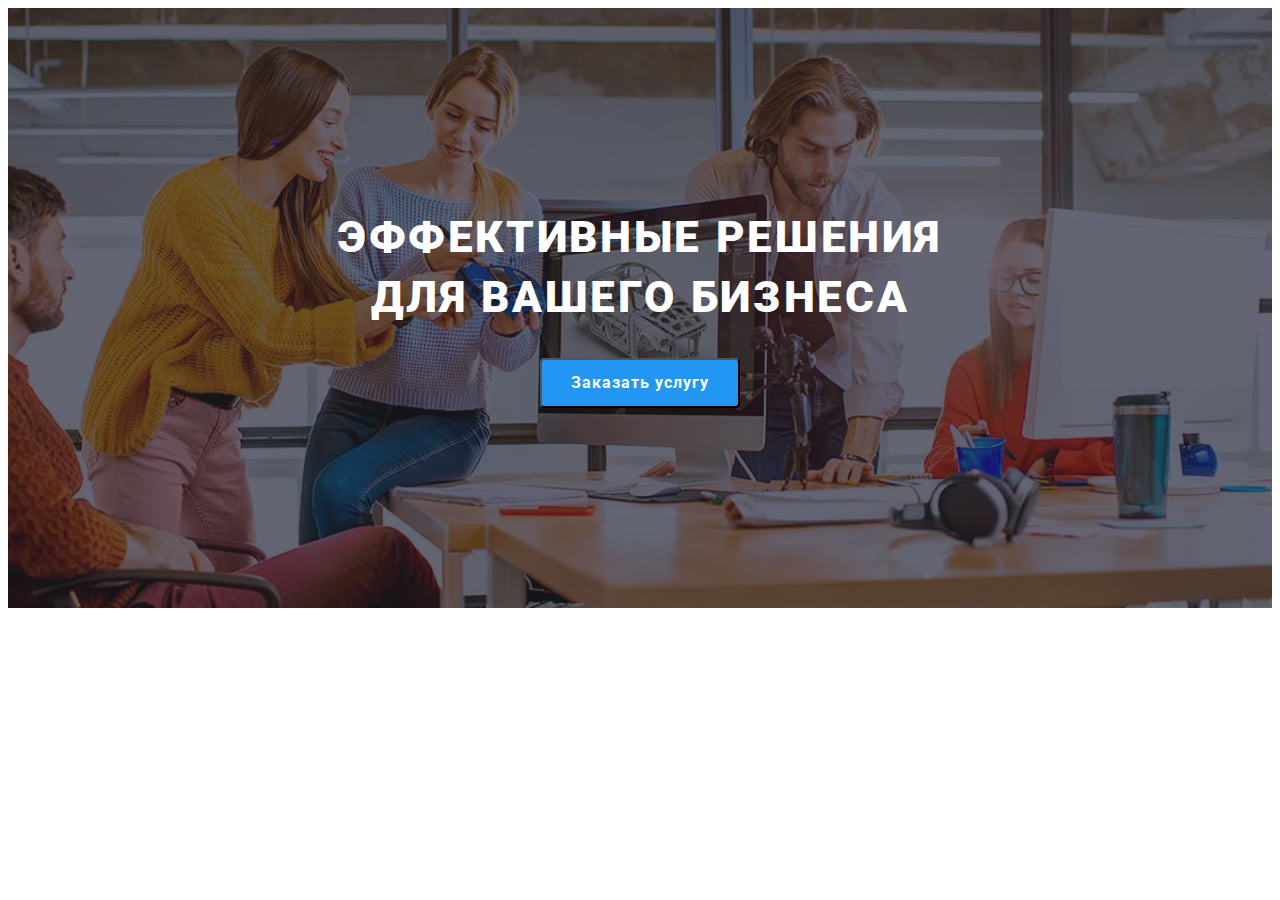
==== index.html @ 228bb3b5 "hero mob done" ====
<!DOCTYPE html>
<html lang="ru">

<head>
  <meta charset="UTF-8" />
  <meta http-equiv="X-UA-Compatible" content="IE=edge" />
  <meta name="viewport" content="width=device-width, initial-scale=1.0" />
  <title>webstudio</title>
  <link rel="preconnect" href="https://fonts.googleapis.com" />
  <link rel="preconnect" href="https://fonts.gstatic.com" crossorigin />
  <link href="https://fonts.googleapis.com/css2?family=Raleway:wght@700&family=Roboto:wght@400;500;700;900&display=swap"
    rel="stylesheet" />
  <link rel="stylesheet" href="https://cdnjs.cloudflare.com/ajax/libs/modern-normalize/1.1.0/modern-normalize.min.css"
    integrity="sha512-wpPYUAdjBVSE4KJnH1VR1HeZfpl1ub8YT/NKx4PuQ5NmX2tKuGu6U/JRp5y+Y8XG2tV+wKQpNHVUX03MfMFn9Q=="
    crossorigin="anonymous" referrerpolicy="no-referrer" />
  <link rel="stylesheet" href="./css/main.min.css" />
</head>

<body>
  <!-- <header class="header">
    <div class="container header-container">
      <a class="header-logo" href="./index.html">
        <span class="header-logo__web" lang="en">Web</span><span class="header-logo__studio" lang="en">Studio</span>
      </a>
      <nav class="header-nav">
        <ul class="header-list list">
          <li class="header-list__item">
            <a href="./index.html" class="header-list__link link current">Студия</a>
          </li>
          <li class="header-list__item">
            <a href="./portfolio.html" class="header-list__link link">Портфолио</a>
          </li>
          <li class="header-list__item">
            <a href="" class="header-list__link link">Контакты</a>
          </li>
        </ul>
      </nav>

      <ul class="header-contacts list">
        <li class="header-contacts__item">
          <a href="mailto:info@devstudio.com" class="header-contacts__link link">
            <svg class="header-contacts__icon" width="16" height="12">
              <use href="./images/icons.svg#icon-envelope"></use>
            </svg>
            info@devstudio.com</a>
        </li>
        <li class="header-contacts__item">
          <a href="tel:+380961111111" class="header-contacts__link link">
            <svg class="header-contacts__icon" width="10" height="16">
              <use href="./images/icons.svg#icon-smartphone"></use>
            </svg>
            +38 096 111 11 11
          </a>
        </li>
      </ul>
    </div>
  </header> -->

  <main>
    <section class="hero">
      <div class="hero-container ">
        <h1 class="hero__title">Эффективные решения для вашего бизнеса</h1>
        <button class="hero__button" type="button" data-modal-open>Заказать услугу</button>
      </div>
    </section>

    <!-- <section class="features">
      <h2 class="visually-hidden">Особенности</h2>
      <div class="container features-container">
        <ul class="features__list list">
          <li class="features__item">
            <div class="features__picture">
              <svg class="features__icon" width="70" height="70">
                <use href="./images/icons.svg#icon-antenna">
                </use>
              </svg>
            </div>
            <h3 class="features__title">Внимание к деталям</h3>
            <p class="features__text">
              Идейные соображения, а также начало повседневной работы по
              формированию позиции.
            </p>
          </li>
          <li class="features__item">
            <div class="features__picture">
              <svg class="features__icon" width="70" height="70">
                <use href="./images/icons.svg#icon-clock">
                </use>
              </svg>
            </div>
            <h3 class="features__title">Пунктуальность</h3>
            <p class="features__text">
              Задача организации, в особенности же рамки и место обучения кадров
              влечет за собой.
            </p>
          </li>
          <li class="features__item">
            <div class="features__picture">
              <svg class="features__icon" width="70" height="70">
                <use href="./images/icons.svg#icon-diagram">
                </use>
              </svg>
            </div>
            <h3 class="features__title">Планирование</h3>
            <p class="features__text">
              Равным образом консультация с широким активом в значительной
              степени обуславливает.
            </p>
          </li>
          <li class="features__item">
            <div class="features__picture">
              <svg class="features__icon" width="70" height="70">
                <use href="./images/icons.svg#icon-astronaut">
                </use>
              </svg>
            </div>
            <h3 class="features__title">Современные технологии</h3>
            <p class="features__text">
              Значимость этих проблем настолько очевидна, что реализация
              плановых заданий.
            </p>
          </li>
        </ul>
      </div>
    </section> -->

    <!-- <section class="about-us">
      <div class="container">
        <h2 class="about-us__title">Чем мы занимаемся</h2>
        <ul class="about-us__list list">
          <li class="about-us__item">
            <div class="about-us__item-wrap">
              <img src="./images/about-us/about-us-1.jpg" alt="человек набирает текст" width="370" height="294" />
              <p class="about-us__item-text">Десктопные приложения</p>
            </div>
          </li>
          <li class="about-us__item">
            <div class="about-us__item-wrap">
              <img src="./images/about-us/about-us-2.jpg" alt="человек смотрит на телефон" width="370" height="294" />
              <p class="about-us__item-text">Мобильные приложения</p>
            </div>
          </li>
          <li class="about-us__item">
            <div class="about-us__item-wrap">
              <img src="./images/about-us/about-us-3.jpg" alt="человек смотрит на палитру цветов" width="370"
                height="294" />
              <p class="about-us__item-text">Дизайнерские решения</p>
            </div>
          </li>
        </ul>
      </div>
    </section> -->

    <!-- <section class="our-team">
      <div class="container">
        <h2 class="our-team__title">Наша команда</h2>
        <ul class="our-team__list list">
          <li class="our-team__item">
            <img src="./images/our-team/our-team-1.jpg" alt="дизайнер Игорь Демьяненко" width="270" height="260" />
            <div class="our-team__item-content">
              <h3 class="our-team__subtitle">Игорь Демьяненко</h3>
              <p class="our-team__text" lang="en">Product Designer</p>
              <ul class="our-team-list__social socials list">
                <li class="socials__item">
                  <a href="" class="socials__link social--fill-grey">
                    <svg class="socials__icon" width="20" height="20">
                      <use href="./images/icons.svg#icon-instagram">
                      </use>
                    </svg>
                  </a>
                </li>
                <li class="socials__item">
                  <a href="" class="socials__link social--fill-grey">
                    <svg class="socials__icon" width="20" height="20">
                      <use href="./images/icons.svg#icon-twitter">
                      </use>
                    </svg>
                  </a>
                </li>
                <li class="socials__item">
                  <a href="" class="socials__link social--fill-grey">
                    <svg class="socials__icon" width="20" height="20">
                      <use href="./images/icons.svg#icon-facebook">
                      </use>
                    </svg>
                  </a>
                </li>
                <li class="socials__item">
                  <a href="" class="socials__link social--fill-grey">
                    <svg class="socials__icon" width="20" height="20">
                      <use href="./images/icons.svg#icon-linkedin">
                      </use>
                    </svg>
                  </a>
                </li>
              </ul>
            </div>
          </li>
          <li class="our-team__item">
            <img src="./images/our-team/our-team-2.jpg" alt="девелопер Ольга Репина" width="270" height="260" />
            <div class="our-team__item-content">
              <h3 class="our-team__subtitle">Ольга Репина</h3>
              <p class="our-team__text" lang="en">Frontend Developer</p>
              <ul class="our-team-list__social socials list">
                <li class="socials__item">
                  <a href="" class="socials__link social--fill-grey">
                    <svg class="socials__icon" width="20" height="20">
                      <use href="./images/icons.svg#icon-instagram">
                      </use>
                    </svg>
                  </a>
                </li>
                <li class="socials__item">
                  <a href="" class="socials__link social--fill-grey">
                    <svg class="socials__icon" width="20" height="20">
                      <use href="./images/icons.svg#icon-twitter">
                      </use>
                    </svg>
                  </a>
                </li>
                <li class="socials__item">
                  <a href="" class="socials__link social--fill-grey">
                    <svg class="socials__icon" width="20" height="20">
                      <use href="./images/icons.svg#icon-facebook">
                      </use>
                    </svg>
                  </a>
                </li>
                <li class="socials__item">
                  <a href="" class="socials__link social--fill-grey">
                    <svg class="socials__icon" width="20" height="20">
                      <use href="./images/icons.svg#icon-linkedin">
                      </use>
                    </svg>
                  </a>
                </li>
              </ul>
            </div>
          </li>
          <li class="our-team__item">
            <img src="./images/our-team/our-team-3.jpg" alt="маркетинг Николай Тарасов" width="270" height="260" />
            <div class="our-team__item-content">
              <h3 class="our-team__subtitle">Николай Тарасов</h3>
              <p class="our-team__text" lang="en">Marketing</p>
              <ul class="our-team-list__social socials list">
                <li class="socials__item">
                  <a href="" class="socials__link social--fill-grey">
                    <svg class="socials__icon" width="20" height="20">
                      <use href="./images/icons.svg#icon-instagram">
                      </use>
                    </svg>
                  </a>
                </li>
                <li class="socials__item">
                  <a href="" class="socials__link social--fill-grey">
                    <svg class="socials__icon" width="20" height="20">
                      <use href="./images/icons.svg#icon-twitter">
                      </use>
                    </svg>
                  </a>
                </li>
                <li class="socials__item">
                  <a href="" class="socials__link social--fill-grey">
                    <svg class="socials__icon" width="20" height="20">
                      <use href="./images/icons.svg#icon-facebook">
                      </use>
                    </svg>
                  </a>
                </li>
                <li class="socials__item">
                  <a href="" class="socials__link social--fill-grey">
                    <svg class="socials__icon" width="20" height="20">
                      <use href="./images/icons.svg#icon-linkedin">
                      </use>
                    </svg>
                  </a>
                </li>
              </ul>
            </div>
          </li>
          <li class="our-team__item">
            <img src="./images/our-team/our-team-4.jpg" alt="дизайнер Михаил Ермаков" width="270" height="260" />
            <div class="our-team__item-content">
              <h3 class="our-team__subtitle">Михаил Ермаков</h3>
              <p class="our-team__text" lang="en">UI Designer</p>
              <ul class="our-team-list__social socials list">
                <li class="socials__item">
                  <a href="" class="socials__link social--fill-grey">
                    <svg class="socials__icon" width="20" height="20">
                      <use href="./images/icons.svg#icon-instagram">
                      </use>
                    </svg>
                  </a>
                </li>
                <li class="socials__item">
                  <a href="" class="socials__link social--fill-grey">
                    <svg class="socials__icon" width="20" height="20">
                      <use href="./images/icons.svg#icon-twitter">
                      </use>
                    </svg>
                  </a>
                </li>
                <li class="socials__item">
                  <a href="" class="socials__link social--fill-grey">
                    <svg class="socials__icon" width="20" height="20">
                      <use href="./images/icons.svg#icon-facebook">
                      </use>
                    </svg>
                  </a>
                </li>
                <li class="socials__item">
                  <a href="" class="socials__link social--fill-grey">
                    <svg class="socials__icon" width="20" height="20">
                      <use href="./images/icons.svg#icon-linkedin">
                      </use>
                    </svg>
                  </a>
                </li>
              </ul>
            </div>
          </li>
        </ul>
      </div>
    </section> -->

    <!-- <section class="clients">
      <div class="container">
        <h2 class="clients__title">Постоянные клиенты</h2>
        <ul class="clients-list list">
          <li class="clients-list__item">
            <a href="" class="clients-list__link">
              <svg class="clients-list__icon" width="106" height="60">
                <use href="./images/icons.svg#icon-client1">
                </use>
              </svg>
            </a>
          </li>
          <li class="clients-list__item">
            <a href="" class="clients-list__link">
              <svg class="clients-list__icon" width="106" height="60">
                <use href="./images/icons.svg#icon-client2">
                </use>
              </svg>
            </a>
          </li>
          <li class="clients-list__item">
            <a href="" class="clients-list__link">
              <svg class="clients-list__icon" width="106" height="60">
                <use href="./images/icons.svg#icon-client3">
                </use>
              </svg>
            </a>
          </li>
          <li class="clients-list__item">
            <a href="" class="clients-list__link">
              <svg class="clients-list__icon" width="106" height="60">
                <use href="./images/icons.svg#icon-client4">
                </use>
              </svg>
            </a>
          </li>
          <li class="clients-list__item">
            <a href="" class="clients-list__link">
              <svg class="clients-list__icon" width="106" height="60">
                <use href="./images/icons.svg#icon-client5">
                </use>
              </svg>
            </a>
          </li>
          <li class="clients-list__item">
            <a href="" class="clients-list__link">
              <svg class="clients-list__icon" width="106" height="60">
                <use href="./images/icons.svg#icon-client6">
                </use>
              </svg>
            </a>
          </li>
        </ul>
      </div>
    </section> -->
  </main>

  <!-- <footer class="footer">
    <div class="container footer-container">
      <div class="footer-contact-info">
        <a class="footer-logo" href="./index.html"><span class="footer-logo__web" lang="en">Web</span><span
            class="footer-logo__studio" lang="en">Studio</span></a>
        <address class="footer-address">
          <ul class="footer-address__list list">
            <li class="footer-address__item">
              <a href="https://goo.gl/maps/FD98pW3v6EqiZi8m8" class="footer-address__map link" target="_blank"
                rel="noopener noreferrer">
                г. Киев, пр-т Леси Украинки, 26
              </a>
            </li>
            <li class="footer-address__item">
              <a href="mailto:info@devstudio.com" class="footer-address__mail link">
                info@devstudio.com
              </a>
            </li>
            <li class="footer-address__item">
              <a href="tel:+380961111111" class="footer-address__tel link">
                +38 096 111 11 11
              </a>
            </li>
          </ul>
        </address>
      </div>
      <div class="footer-social">
        <p class="footer-social__join-text">ПРИСОЕДИНЯЙТЕСЬ</p>
        <ul class="footer-social__list socials list">
          <li class="socials__item">
            <a href="" class="socials__link social--fill-white">
              <svg class="socials__icon" width="20" height="20">
                <use href="./images/icons.svg#icon-instagram">
                </use>
              </svg>
            </a>
          </li>
          <li class="socials__item">
            <a href="" class="socials__link social--fill-white">
              <svg class="socials__icon" width="20" height="20">
                <use href="./images/icons.svg#icon-twitter">
                </use>
              </svg>
            </a>
          </li>
          <li class="socials__item">
            <a href="" class="socials__link social--fill-white">
              <svg class="socials__icon" width="20" height="20">
                <use href="./images/icons.svg#icon-facebook">
                </use>
              </svg>
            </a>
          </li>
          <li class="socials__item">
            <a href="" class="socials__link social--fill-white">
              <svg class="footer-socials__icon" width="20" height="20">
                <use href="./images/icons.svg#icon-linkedin">
                </use>
              </svg>
            </a>
          </li>
        </ul>
      </div>
      <div class="footer-mailing">
        <h2 class="footer-mailing__title">Подпишитесь на рассылку</h2>
        <form action="#" class="mailing-form">
          <div class="mailing-form__wrap">
            <input type="email" name="mailing-email" class="mailing-form__input" placeholder="E-mail" required>
            <button type="submit" class="button mailing-form__button">Подписаться<svg class="mailing-form__icon" width="24" height="24">
                <use href="./images/icons.svg#icon-icon-send"></use>
              </svg>
            </button>
          </div>
        </form>
      </div>
    </div>
  </footer> -->

  <div class="backdrop is-hidden" data-modal>
    <div class="modal">
      <button type="button" class="modal-close" data-modal-close>
        <svg class="icon-close" width="18" height="18">
          <use href="./images/icons.svg#icon-close-black">
          </use>
        </svg>
      </button>
      <p class="modal__title">Оставьте свои данные, мы вам перезвоним</p>
      <form action="#" class="modal-form"></form>
      <div class="modal-form__info">
        <label for="user-name" class="modal-form__text">Имя</label>
        <div class="modal-personalization__wrap">
          <input type="text" name="user-name" class="modal-personalization__input" required="required" id="user-name">
          <svg class="modal-personalization__icon" width="18" height="18">
            <use href="./images/icons.svg#icon-person-18"></use>
          </svg>
        </div>
      </div>
      <div class="modal-form__info">
        <label for="user-phone" class="modal-form__text">Телефон</label>
        <div class="modal-personalization__wrap">
          <input type="text" name="user-phone" class="modal-personalization__input" required="required" id="user-phone">
          <svg class="modal-personalization__icon" width="18" height="18">
            <use href="./images/icons.svg#icon-phone-18dp"></use>
          </svg>
        </div>
      </div>
      <div class="modal-form__info">
        <label for="user-email" class="modal-form__text">Почта</label>
        <div class="modal-personalization__wrap">
          <input type="text" name="user-email" class="modal-personalization__input" required="required" id="user-email">
          <svg class="modal-personalization__icon" width="18" height="18">
            <use href="./images/icons.svg#icon-email-18"></use>
          </svg>
        </div>
      </div>
      <div class="modal-form__info">
        <label for="user-comment" class="modal-form__text">Комментарий</label>
        <textarea name="user-comment" id="user-comment" class="modal-form__comment" placeholder="Введите текст"></textarea>
      </div>

      <div class="modal-form-agreement">
        <input type="checkbox" name="agreement" id="modal-check" class="modal-check visually-hidden">
        <label for="modal-check" class="agreement-text"><span><svg class="icon-checkmark" width="16" height="15">
              <use href="./images/icons.svg#icon-checkmark"></use>
            </svg></span>Соглашаюсь с рассылкой и принимаю&nbsp;<a href="" class="agreemnet-link">Условия
            договора</a></label>
      </div>

      <button type="submit" class="button modal-button">Отправить</button>
    </div>
  </div>
  <script src="./js/modal.js"></script>
</body>

</html>
---- css/main.min.css ----
:root{--logo-color: #ffffff;--main-title-color: #ffffff;--second-title-color: #212121;--first-text-color: #757575;--second-text-color: #212121;--third-text-color: #ffffff;--fourth-text-color: rgba(255, 255, 255, 0.6);--button-color: #ffffff;--header-main-text-color: #000000;--header-second-text-color: #757575;--accent-color: #2196f3;--background-block-color: #2f303a;--background-block-secondary-color: #f5f4fa;--background-color-third-color: #ffffff}p,h1,h2,h3,h4,h5,h6{margin:0 auto}ul{margin:0;padding:0}img{display:block;max-width:100%;height:auto}.visually-hidden{position:absolute;white-space:nowrap;width:1px;height:1px;overflow:hidden;border:0;padding:0;clip:rect(0 0 0 0);clip-path:inset(50%);margin:-1px}body{font-family:"Roboto", sans-serif;color:var(--main-title-color)}.list{list-style:none}.link{text-decoration:none}.container{width:100%;box-sizing:border-box;padding-left:15px;padding-right:15px;margin:0 auto}@media screen and (min-width: 480px){.container{width:480px}}@media screen and (min-width: 768px){.container{width:768px}}@media screen and (min-width: 1200px){.container{width:1200px}}.backdrop{position:fixed;top:0;left:0;width:100vw;height:100vh;background-color:rgba(0,0,0,0.2);opacity:1;transition:opacity 250ms cubic-bezier(0.4, 0, 0.2, 1),visibility 250ms cubic-bezier(0.4, 0, 0.2, 1)}.is-hidden{visibility:hidden;opacity:0;pointer-events:none}.modal{position:absolute;padding:40px;top:50%;left:50%;width:528px;min-height:581px;background-color:#ffffff;border-radius:4px;transform:translate(-50%, -50%) scale(1);transition:transform 250ms cubic-bezier(0.4, 0, 0.2, 1),visibility 250ms cubic-bezier(0.4, 0, 0.2, 1)}.is-hidden .modal{transform:translate(-50%, -50%) scale(0.5)}.modal-close{position:absolute;top:10px;right:10px;width:30px;height:30px;cursor:pointer;background-color:transparent;border:1px solid rgba(0,0,0,0.1);border-radius:50px;display:flex;align-items:center;justify-content:center;transition:border-color 250ms cubic-bezier(0.4, 0, 0.2, 1)}.modal-close:focus,.modal-close:hover{border-color:var(--accent-color)}.icon-close{transition:fill 250ms cubic-bezier(0.4, 0, 0.2, 1)}.modal-close:focus .icon-close,.modal-close:hover .icon-close{fill:var(--accent-color)}.modal__title{margin-bottom:12px;font-weight:700;font-size:20px;line-height:1.15;letter-spacing:.03em;text-align:center;color:var(--second-text-color)}.modal-form__info{margin-bottom:10px}.modal-personalization__wrap{position:relative}.modal-personalization__icon{position:absolute;top:50%;left:12px;transform:translateY(-50%);transition:fill 250ms cubic-bezier(0.4, 0, 0.2, 1)}.modal-personalization__input{padding-left:42px;padding-right:12px;font-size:12px;line-height:1.17;letter-spacing:0.01em;color:var(--header-second-text-color);width:100%;height:40px;border:1px solid rgba(33,33,33,0.2);border-radius:4px;background-color:transparent;outline:transparent;transition:border-color 250ms cubic-bezier(0.4, 0, 0.2, 1)}.modal-personalization__input:focus{border-color:var(--accent-color)}.modal-personalization__input:focus+.modal-personalization__icon{fill:var(--accent-color)}.modal-form__text{display:block;margin-bottom:4px;font-size:12px;line-height:1.17;letter-spacing:0.01em;color:var(--header-second-text-color)}.modal-form__comment{padding-left:16px;padding-right:16px;padding-top:12px;padding-bottom:12px;margin-bottom:20px;width:100%;height:120px;border:1px solid rgba(33,33,33,0.2);border-radius:4px;background-color:transparent;outline:transparent;resize:none}.modal-form__comment::placeholder{font-size:12px;line-height:1.17;letter-spacing:0.01em;color:rgba(117,117,117,0.5)}.modal-button{display:block;margin:0 auto;font-family:inherit;font-weight:700;font-size:16px;line-height:1.87;align-items:center;text-align:center;justify-content:center;letter-spacing:0.06em;width:200px;height:50px;cursor:pointer;border-radius:4px;color:var(--button-color);background-color:var(--accent-color);border-color:transparent;outline:transparent;box-shadow:0px 4px 4px rgba(0,0,0,0.25);transition:background-color 250ms cubic-bezier(0.4, 0, 0.2, 1)}.modal-button:focus{background-color:#188CE8}.modal-form-agreement{margin-bottom:30px}.agreement-text{display:flex;align-items:center;justify-content:center;font-size:14px;line-height:1.71px;letter-spacing:0.03em;color:var(--header-second-text-color)}.agreement-text span{width:16px;height:15px;margin-right:7px;display:flex;align-items:center;justify-content:center;border:2px solid #212121;border-radius:2px}.icon-checkmark{fill:#FFFFFF}.modal-check:checked+.agreement-text span{background-color:var(--accent-color);border:none}.agreemnet-link{color:var(--accent-color);text-decoration:underline;text-decoration-skip-ink:none}.socials{display:flex;justify-content:center}.socials__item{width:44px;height:44px}.socials__item:not(:last-child){margin-right:10px}.socials__link{display:flex;align-items:center;justify-content:center;width:100%;height:100%;border-radius:50%;color:#AFB1B8;outline:rgba(0,0,0,0);transition:background-color 250ms cubic-bezier(0.4, 0, 0.2, 1),color 250ms cubic-bezier(0.4, 0, 0.2, 1)}.socials__link:hover,.socials__link:focus{background-color:var(--accent-color)}.socials__link:hover .socials__icon,.socials__link:focus .socials__icon{fill:#FFFFFF}.social--fill-grey{fill:#AFB1B8}.social--fill-white{fill:#ffffff;background-color:rgba(255,255,255,0.1)}.header-container{display:flex;align-items:center}.header{padding-top:24px;padding-bottom:24px;border-bottom:1px solid #ECECEC}.header-list__link{font-weight:500;font-size:14px;line-height:1.14;letter-spacing:.02em;color:var(--header-main-text-color);transition:color 250ms cubic-bezier(0.4, 0, 0.2, 1);position:relative}.header-list__link:hover,.header-list__link:focus{color:var(--accent-color)}.header-nav .link.current{color:var(--accent-color)}.header-nav .link.current::after{content:" ";width:100%;height:4px;border-radius:2px;background-color:var(--accent-color);position:absolute;left:0;bottom:-32px}.header-logo{display:block;margin-right:93px;font-family:Raleway;font-weight:700;font-size:26px;line-height:1.19;letter-spacing:.03em;text-decoration:none}.header-logo__web{color:var(--accent-color)}.header-logo__studio{color:var(--header-main-text-color)}.header-list{display:flex;align-items:center}.header-list__item:not(:last-child){margin-right:50px}.header-contacts{display:flex;margin-left:auto}.header-contacts__link{align-items:center;font-weight:500;font-size:14px;line-height:1.14;letter-spacing:0.02em;color:var(--header-second-text-color);text-decoration:none;transition:color 250ms cubic-bezier(0.4, 0, 0.2, 1)}.header-contacts__link:hover,.header-contacts__link:focus{color:var(--accent-color)}.header-contacts__item:not(:last-child){margin-right:30px}.header-contacts__icon{fill:currentColor;margin-right:10px}.hero__title{margin-bottom:30px;max-width:360px;font-weight:900;font-size:26px;line-height:1.65;letter-spacing:.06em;text-transform:uppercase;color:var(--main-title-color)}@media screen and (min-width: 1200px){.hero__title{font-weight:900;font-size:44px;line-height:1.36;letter-spacing:.06em;max-width:696px}}.hero__button{font-family:inherit;font-weight:700;font-size:16px;line-height:1.87;align-items:center;text-align:center;letter-spacing:0.06em;width:200px;height:50px;cursor:pointer;border-radius:4px;color:var(--button-color);background-color:var(--accent-color)}.hero-container{text-align:center}.hero{padding-top:118px;padding-bottom:118px;background-color:var(--background-block-color);background-image:linear-gradient(to right, rgba(47,48,58,0.4), rgba(47,48,58,0.4)),url(../images/hero/hero-mob-1x.jpg);background-repeat:no-repeat;background-position:center;background-size:cover}@media screen and (min-width: 1200px){.hero{padding-top:200px;padding-bottom:200px}}@media (min-device-pixel-ratio: 2), (min-resolution: 192dpi), (min-resolution: 2dppx){.hero{background-image:linear-gradient(to right, rgba(47,48,58,0.4), rgba(47,48,58,0.4)),url(../images/hero/hero-mob-2x.jpg)}}@media screen and (min-width: 768px){.hero{background-image:linear-gradient(to right, rgba(47,48,58,0.4), rgba(47,48,58,0.4)),url(../images/hero/hero-tab-1x.jpg)}}@media screen and (min-width: 768px) and (min-device-pixel-ratio: 2), screen and (min-width: 768px) and (min-resolution: 192dpi), screen and (min-width: 768px) and (min-resolution: 2dppx){.hero{background-image:linear-gradient(to right, rgba(47,48,58,0.4), rgba(47,48,58,0.4)),url(../images/hero/hero-tab-2x.jpg)}}@media screen and (min-width: 1200px){.hero{background-image:linear-gradient(to right, rgba(47,48,58,0.4), rgba(47,48,58,0.4)),url(../images/hero/hero-desk-1x.jpg)}}@media screen and (min-width: 1200px) and (min-device-pixel-ratio: 2), screen and (min-width: 1200px) and (min-resolution: 192dpi), screen and (min-width: 1200px) and (min-resolution: 2dppx){.hero{background-image:linear-gradient(to right, rgba(47,48,58,0.4), rgba(47,48,58,0.4)),url(../images/hero/hero-desk-2x.jpg)}}.features__title{margin-bottom:10px;font-weight:700;font-size:14px;line-height:1.14;letter-spacing:.03em;text-transform:uppercase;color:var(--second-title-color)}.features__text{font-size:14px;line-height:1.71;letter-spacing:0.03em;color:var(--first-text-color)}.features__list{display:flex;flex-wrap:wrap}.features__item{width:270px}.features__item:not(:last-child){margin-right:30px}.features{padding-top:94px;padding-bottom:94px}.features__picture{display:flex;margin-bottom:30px;align-items:center;justify-content:center;width:270px;height:120px;background-color:#F5F4FA;border-radius:4px}.about-us__title{margin-bottom:50px;font-weight:700;font-size:36px;line-height:1.67;letter-spacing:.03em;text-align:center;color:var(--second-title-color)}.about-us{padding-bottom:94px}.about-us__list{display:flex}.about-us__item:not(:last-child){margin-right:30px}.about-us__item-wrap{position:relative}.about-us__item-text{position:absolute;left:0;bottom:0;font-weight:700;font-size:14px;line-height:1.14;letter-spacing:.03em;text-transform:uppercase;padding-top:27px;padding-bottom:27px;text-align:center;width:370px;height:70px;color:#FFFFFF;background-color:rgba(47,48,58,0.8)}.our-team__title{margin-bottom:50px;font-weight:700;font-size:36px;line-height:1.17;letter-spacing:.03em;text-align:center;color:var(--second-title-color)}.our-team__subtitle{margin-bottom:10px;font-weight:500;font-size:16px;line-height:1.19;letter-spacing:.03em;text-align:center;color:var(--second-text-color)}.our-team__text{margin-bottom:16px;font-size:16px;line-height:1.19;text-align:center;letter-spacing:0.03em;color:var(--first-text-color)}.our-team{padding-top:94px;padding-bottom:94px;background-color:var(--background-block-secondary-color)}.our-team__list{display:flex;flex-wrap:wrap}.our-team__item{width:270px;background-color:#FFFFFF;border-bottom-left-radius:4px;border-bottom-right-radius:4px;box-shadow:0px 1px 3px rgba(0,0,0,0.12),0px 1px 1px rgba(0,0,0,0.14),0px 2px 1px rgba(0,0,0,0.2);border-radius:0px 0px 4px 4px}.our-team__item:not(:last-child){margin-right:30px}.our-team__item-content{padding-top:30px;padding-bottom:30px}.clients{padding-top:94px;padding-bottom:94px}.clients__title{margin-bottom:50px;font-weight:700;font-size:36px;line-height:1.17;letter-spacing:.03em;text-align:center;color:var(--second-title-color)}.clients-list{display:flex}.clients-list__item{width:170px;height:92px}.clients-list__item:not(:last-child){margin-right:30px}.clients-list__link{border:1px solid #AFB1B8;box-sizing:border-box;border-radius:4px;width:100%;height:100%;display:flex;align-items:center;justify-content:center;color:#AFB1B8;outline:transparent;transition:border-color 250ms cubic-bezier(0.4, 0, 0.2, 1),color 250ms cubic-bezier(0.4, 0, 0.2, 1)}.clients-list__link:hover,.clients-list__link:focus{color:var(--accent-color);border-color:var(--accent-color)}.clients-list__icon{fill:currentColor}.footer-address__tel,.footer-address__mail{font-size:14px;line-height:1.71;letter-spacing:0.03em;color:var(--fourth-text-color);transition:color 250ms cubic-bezier(0.4, 0, 0.2, 1)}.footer-address__tel:hover,.footer-address__mail:hover,.footer-address__tel:focus,.footer-address__mail:focus{color:var(--accent-color)}.footer-address__map{font-size:14px;line-height:1.71;letter-spacing:0.03em;color:var(--third-text-color);transition:color 250ms cubic-bezier(0.4, 0, 0.2, 1)}.footer-address__map:hover,.footer-address__map:focus{color:var(--accent-color)}.footer-address{font-style:normal}.footer-address__item:not(:last-child){margin-bottom:9px}.footer-logo{display:block;margin-bottom:20px;font-family:Raleway;font-weight:700;font-size:26px;line-height:1.19;letter-spacing:.03em;text-decoration:none}.footer-logo__web{color:var(--accent-color)}.footer-logo__studio{color:var(--logo-color)}.footer{background-color:var(--background-block-color)}.footer-contact-info{padding-top:60px;padding-bottom:60px;margin-right:70px;width:231px}.footer-container{display:flex}.footer-social__join-text{margin-bottom:20px;font-weight:700;font-size:14px;line-height:1.14;letter-spacing:.03em;text-transform:uppercase;text-align:left;justify-content:center}.footer-mailing__title{margin-bottom:20px;font-weight:700;font-size:14px;line-height:1.14;letter-spacing:.03em;text-transform:uppercase;text-align:left;justify-content:center}.footer-social{padding-top:72px;padding-bottom:100px;margin-right:93px}.footer-mailing{padding-top:72px;padding-bottom:94px}.mailing-form__input{font-size:16px;line-height:1.25;letter-spacing:0.03em;color:rgba(255,255,255,0.6);width:358px;height:50px;background-color:transparent;border:1px solid rgba(255,255,255,0.3);border-radius:4px;margin-right:12px;padding-left:16px;padding-top:15px;padding-bottom:15px;outline:transparent}.mailing-form__input::placeholder{font-size:16px;line-height:1.25;letter-spacing:0.03em;color:rgba(255,255,255,0.6)}.mailing-form__button{display:flex;margin:0 auto;font-family:inherit;font-weight:700;font-size:16px;line-height:1.87;align-items:center;justify-content:center;letter-spacing:0.06em;width:200px;height:50px;cursor:pointer;border-radius:4px;color:var(--button-color);background-color:var(--accent-color);border-color:transparent;outline:transparent}.mailing-form__wrap{display:flex}.mailing-form__icon{margin-left:10px}.filter{padding-top:94px;padding-bottom:94px}.filter-list{display:flex;margin-bottom:50px;justify-content:center}.filter-list__item:not(:last-child){margin-right:8px}.filter-examples{display:flex;flex-wrap:wrap}.filter-examples__item{margin-right:30px;margin-bottom:30px;width:370px;border:1px solid #EEEEEE}.filter-examples__item:hover,.filter-examples__item:focus{box-shadow:0px 1px 1px rgba(0,0,0,0.12),0px 4px 4px rgba(0,0,0,0.06),1px 4px 6px rgba(0,0,0,0.16)}.filter-examples__item:nth-child(3n){margin-right:0}.filter-examples__item:nth-last-child(-n+3){margin-bottom:0}.filter-list__button{padding:6px 22px;font-family:inherit;font-weight:500;font-size:16px;line-height:1.63;letter-spacing:0.03em;text-align:center;cursor:pointer;border-radius:4px;color:var(--second-title-color);border-color:transparent;background-color:var(--background-block-secondary-color);transition:color 250ms cubic-bezier(0.4, 0, 0.2, 1),box-shadow 250ms cubic-bezier(0.4, 0, 0.2, 1),background-color 250ms cubic-bezier(0.4, 0, 0.2, 1)}.filter-list__button:hover,.filter-list__button:focus{background-color:var(--accent-color);color:var(--button-color);box-shadow:0px 3px 1px rgba(0,0,0,0.1),0px 1px 2px rgba(0,0,0,0.08),0px 2px 2px rgba(0,0,0,0.12)}.filter-examples__title{margin-bottom:4px;font-weight:700;font-size:18px;line-height:2;letter-spacing:.06em;text-align:left;color:var(--second-title-color);background-color:var(--background-color-third-color)}.filter-examples__text{font-size:16px;line-height:1.88;text-align:left;letter-spacing:0.03em;color:var(--first-text-color);background-color:var(--background-color-third-color)}.filter-examples__main-text{padding:20px 24px}.filter-examples__item-wrap{position:relative;overflow:hidden}.filter-examples__description-text{position:absolute;top:0;left:0;padding:63px 24px;height:100%;font-size:18px;line-height:1.56;letter-spacing:0.03em;color:#ffffff;background-color:rgba(33,150,243,0.9);transform:translateY(100%);transition:transform 250ms cubic-bezier(0.4, 0, 0.2, 1)}.filter-examples-item:hover .filter-examples__description-text{transform:translateY(0)}
/*# sourceMappingURL=main.min.css.map */
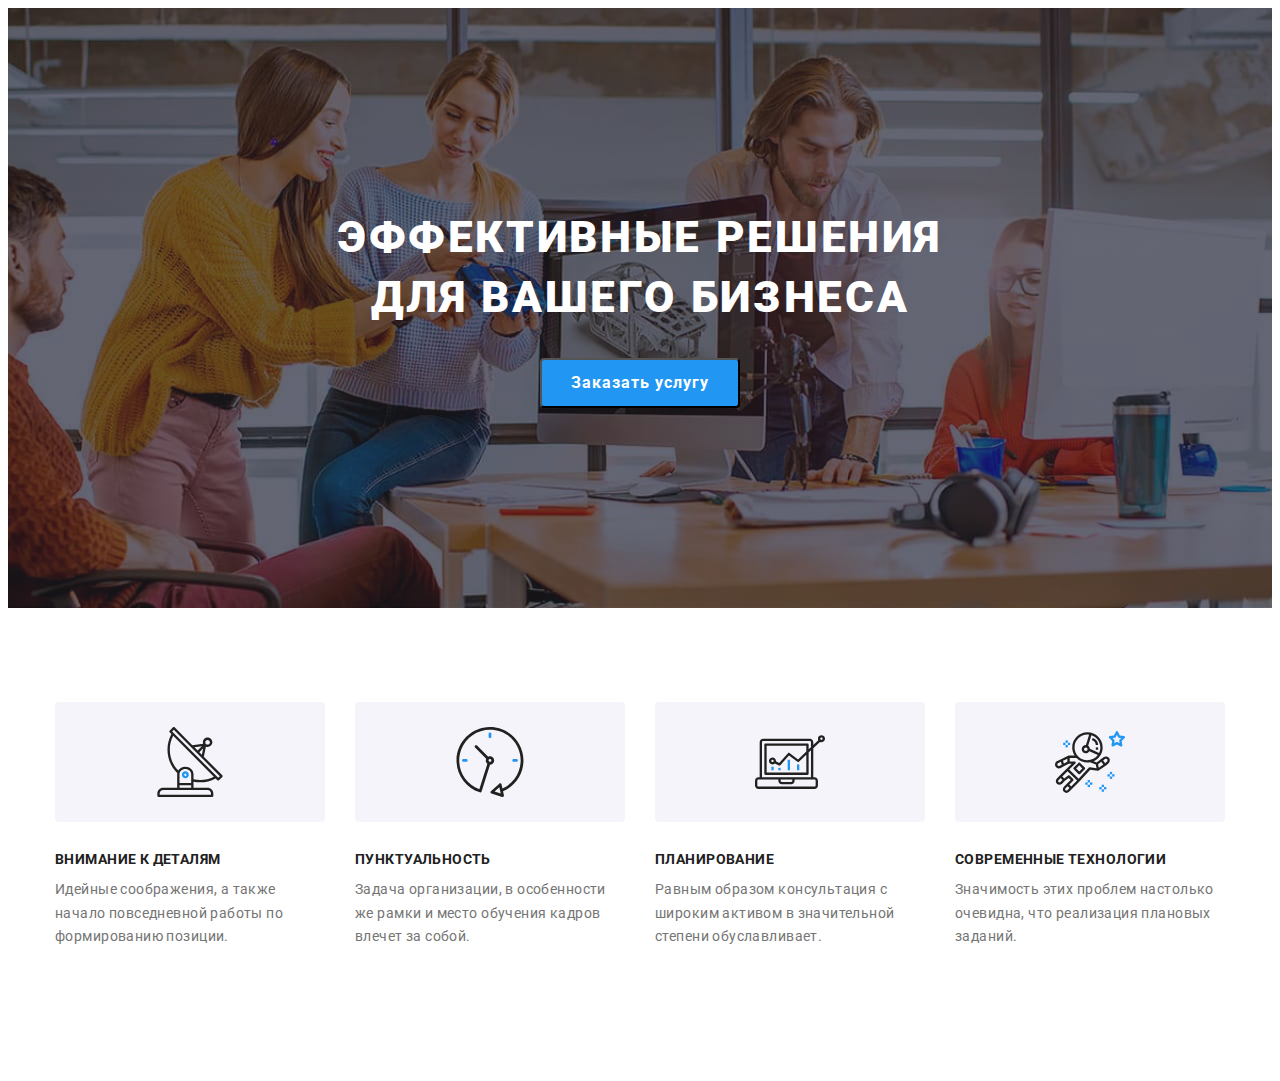
==== commit 98241d4e: "features mob done" ====
--- a/index.html
+++ b/index.html
@@ -64,7 +64,7 @@
       </div>
     </section>
 
-    <!-- <section class="features">
+    <section class="features">
       <h2 class="visually-hidden">Особенности</h2>
       <div class="container features-container">
         <ul class="features__list list">
@@ -122,7 +122,7 @@
           </li>
         </ul>
       </div>
-    </section> -->
+    </section>
 
     <!-- <section class="about-us">
       <div class="container">
--- a/css/main.min.css
+++ b/css/main.min.css
@@ -1,2 +1,2 @@
-:root{--logo-color: #ffffff;--main-title-color: #ffffff;--second-title-color: #212121;--first-text-color: #757575;--second-text-color: #212121;--third-text-color: #ffffff;--fourth-text-color: rgba(255, 255, 255, 0.6);--button-color: #ffffff;--header-main-text-color: #000000;--header-second-text-color: #757575;--accent-color: #2196f3;--background-block-color: #2f303a;--background-block-secondary-color: #f5f4fa;--background-color-third-color: #ffffff}p,h1,h2,h3,h4,h5,h6{margin:0 auto}ul{margin:0;padding:0}img{display:block;max-width:100%;height:auto}.visually-hidden{position:absolute;white-space:nowrap;width:1px;height:1px;overflow:hidden;border:0;padding:0;clip:rect(0 0 0 0);clip-path:inset(50%);margin:-1px}body{font-family:"Roboto", sans-serif;color:var(--main-title-color)}.list{list-style:none}.link{text-decoration:none}.container{width:100%;box-sizing:border-box;padding-left:15px;padding-right:15px;margin:0 auto}@media screen and (min-width: 480px){.container{width:480px}}@media screen and (min-width: 768px){.container{width:768px}}@media screen and (min-width: 1200px){.container{width:1200px}}.backdrop{position:fixed;top:0;left:0;width:100vw;height:100vh;background-color:rgba(0,0,0,0.2);opacity:1;transition:opacity 250ms cubic-bezier(0.4, 0, 0.2, 1),visibility 250ms cubic-bezier(0.4, 0, 0.2, 1)}.is-hidden{visibility:hidden;opacity:0;pointer-events:none}.modal{position:absolute;padding:40px;top:50%;left:50%;width:528px;min-height:581px;background-color:#ffffff;border-radius:4px;transform:translate(-50%, -50%) scale(1);transition:transform 250ms cubic-bezier(0.4, 0, 0.2, 1),visibility 250ms cubic-bezier(0.4, 0, 0.2, 1)}.is-hidden .modal{transform:translate(-50%, -50%) scale(0.5)}.modal-close{position:absolute;top:10px;right:10px;width:30px;height:30px;cursor:pointer;background-color:transparent;border:1px solid rgba(0,0,0,0.1);border-radius:50px;display:flex;align-items:center;justify-content:center;transition:border-color 250ms cubic-bezier(0.4, 0, 0.2, 1)}.modal-close:focus,.modal-close:hover{border-color:var(--accent-color)}.icon-close{transition:fill 250ms cubic-bezier(0.4, 0, 0.2, 1)}.modal-close:focus .icon-close,.modal-close:hover .icon-close{fill:var(--accent-color)}.modal__title{margin-bottom:12px;font-weight:700;font-size:20px;line-height:1.15;letter-spacing:.03em;text-align:center;color:var(--second-text-color)}.modal-form__info{margin-bottom:10px}.modal-personalization__wrap{position:relative}.modal-personalization__icon{position:absolute;top:50%;left:12px;transform:translateY(-50%);transition:fill 250ms cubic-bezier(0.4, 0, 0.2, 1)}.modal-personalization__input{padding-left:42px;padding-right:12px;font-size:12px;line-height:1.17;letter-spacing:0.01em;color:var(--header-second-text-color);width:100%;height:40px;border:1px solid rgba(33,33,33,0.2);border-radius:4px;background-color:transparent;outline:transparent;transition:border-color 250ms cubic-bezier(0.4, 0, 0.2, 1)}.modal-personalization__input:focus{border-color:var(--accent-color)}.modal-personalization__input:focus+.modal-personalization__icon{fill:var(--accent-color)}.modal-form__text{display:block;margin-bottom:4px;font-size:12px;line-height:1.17;letter-spacing:0.01em;color:var(--header-second-text-color)}.modal-form__comment{padding-left:16px;padding-right:16px;padding-top:12px;padding-bottom:12px;margin-bottom:20px;width:100%;height:120px;border:1px solid rgba(33,33,33,0.2);border-radius:4px;background-color:transparent;outline:transparent;resize:none}.modal-form__comment::placeholder{font-size:12px;line-height:1.17;letter-spacing:0.01em;color:rgba(117,117,117,0.5)}.modal-button{display:block;margin:0 auto;font-family:inherit;font-weight:700;font-size:16px;line-height:1.87;align-items:center;text-align:center;justify-content:center;letter-spacing:0.06em;width:200px;height:50px;cursor:pointer;border-radius:4px;color:var(--button-color);background-color:var(--accent-color);border-color:transparent;outline:transparent;box-shadow:0px 4px 4px rgba(0,0,0,0.25);transition:background-color 250ms cubic-bezier(0.4, 0, 0.2, 1)}.modal-button:focus{background-color:#188CE8}.modal-form-agreement{margin-bottom:30px}.agreement-text{display:flex;align-items:center;justify-content:center;font-size:14px;line-height:1.71px;letter-spacing:0.03em;color:var(--header-second-text-color)}.agreement-text span{width:16px;height:15px;margin-right:7px;display:flex;align-items:center;justify-content:center;border:2px solid #212121;border-radius:2px}.icon-checkmark{fill:#FFFFFF}.modal-check:checked+.agreement-text span{background-color:var(--accent-color);border:none}.agreemnet-link{color:var(--accent-color);text-decoration:underline;text-decoration-skip-ink:none}.socials{display:flex;justify-content:center}.socials__item{width:44px;height:44px}.socials__item:not(:last-child){margin-right:10px}.socials__link{display:flex;align-items:center;justify-content:center;width:100%;height:100%;border-radius:50%;color:#AFB1B8;outline:rgba(0,0,0,0);transition:background-color 250ms cubic-bezier(0.4, 0, 0.2, 1),color 250ms cubic-bezier(0.4, 0, 0.2, 1)}.socials__link:hover,.socials__link:focus{background-color:var(--accent-color)}.socials__link:hover .socials__icon,.socials__link:focus .socials__icon{fill:#FFFFFF}.social--fill-grey{fill:#AFB1B8}.social--fill-white{fill:#ffffff;background-color:rgba(255,255,255,0.1)}.header-container{display:flex;align-items:center}.header{padding-top:24px;padding-bottom:24px;border-bottom:1px solid #ECECEC}.header-list__link{font-weight:500;font-size:14px;line-height:1.14;letter-spacing:.02em;color:var(--header-main-text-color);transition:color 250ms cubic-bezier(0.4, 0, 0.2, 1);position:relative}.header-list__link:hover,.header-list__link:focus{color:var(--accent-color)}.header-nav .link.current{color:var(--accent-color)}.header-nav .link.current::after{content:" ";width:100%;height:4px;border-radius:2px;background-color:var(--accent-color);position:absolute;left:0;bottom:-32px}.header-logo{display:block;margin-right:93px;font-family:Raleway;font-weight:700;font-size:26px;line-height:1.19;letter-spacing:.03em;text-decoration:none}.header-logo__web{color:var(--accent-color)}.header-logo__studio{color:var(--header-main-text-color)}.header-list{display:flex;align-items:center}.header-list__item:not(:last-child){margin-right:50px}.header-contacts{display:flex;margin-left:auto}.header-contacts__link{align-items:center;font-weight:500;font-size:14px;line-height:1.14;letter-spacing:0.02em;color:var(--header-second-text-color);text-decoration:none;transition:color 250ms cubic-bezier(0.4, 0, 0.2, 1)}.header-contacts__link:hover,.header-contacts__link:focus{color:var(--accent-color)}.header-contacts__item:not(:last-child){margin-right:30px}.header-contacts__icon{fill:currentColor;margin-right:10px}.hero__title{margin-bottom:30px;max-width:360px;font-weight:900;font-size:26px;line-height:1.65;letter-spacing:.06em;text-transform:uppercase;color:var(--main-title-color)}@media screen and (min-width: 1200px){.hero__title{font-weight:900;font-size:44px;line-height:1.36;letter-spacing:.06em;max-width:696px}}.hero__button{font-family:inherit;font-weight:700;font-size:16px;line-height:1.87;align-items:center;text-align:center;letter-spacing:0.06em;width:200px;height:50px;cursor:pointer;border-radius:4px;color:var(--button-color);background-color:var(--accent-color)}.hero-container{text-align:center}.hero{padding-top:118px;padding-bottom:118px;background-color:var(--background-block-color);background-image:linear-gradient(to right, rgba(47,48,58,0.4), rgba(47,48,58,0.4)),url(../images/hero/hero-mob-1x.jpg);background-repeat:no-repeat;background-position:center;background-size:cover}@media screen and (min-width: 1200px){.hero{padding-top:200px;padding-bottom:200px}}@media (min-device-pixel-ratio: 2), (min-resolution: 192dpi), (min-resolution: 2dppx){.hero{background-image:linear-gradient(to right, rgba(47,48,58,0.4), rgba(47,48,58,0.4)),url(../images/hero/hero-mob-2x.jpg)}}@media screen and (min-width: 768px){.hero{background-image:linear-gradient(to right, rgba(47,48,58,0.4), rgba(47,48,58,0.4)),url(../images/hero/hero-tab-1x.jpg)}}@media screen and (min-width: 768px) and (min-device-pixel-ratio: 2), screen and (min-width: 768px) and (min-resolution: 192dpi), screen and (min-width: 768px) and (min-resolution: 2dppx){.hero{background-image:linear-gradient(to right, rgba(47,48,58,0.4), rgba(47,48,58,0.4)),url(../images/hero/hero-tab-2x.jpg)}}@media screen and (min-width: 1200px){.hero{background-image:linear-gradient(to right, rgba(47,48,58,0.4), rgba(47,48,58,0.4)),url(../images/hero/hero-desk-1x.jpg)}}@media screen and (min-width: 1200px) and (min-device-pixel-ratio: 2), screen and (min-width: 1200px) and (min-resolution: 192dpi), screen and (min-width: 1200px) and (min-resolution: 2dppx){.hero{background-image:linear-gradient(to right, rgba(47,48,58,0.4), rgba(47,48,58,0.4)),url(../images/hero/hero-desk-2x.jpg)}}.features__title{margin-bottom:10px;font-weight:700;font-size:14px;line-height:1.14;letter-spacing:.03em;text-transform:uppercase;color:var(--second-title-color)}.features__text{font-size:14px;line-height:1.71;letter-spacing:0.03em;color:var(--first-text-color)}.features__list{display:flex;flex-wrap:wrap}.features__item{width:270px}.features__item:not(:last-child){margin-right:30px}.features{padding-top:94px;padding-bottom:94px}.features__picture{display:flex;margin-bottom:30px;align-items:center;justify-content:center;width:270px;height:120px;background-color:#F5F4FA;border-radius:4px}.about-us__title{margin-bottom:50px;font-weight:700;font-size:36px;line-height:1.67;letter-spacing:.03em;text-align:center;color:var(--second-title-color)}.about-us{padding-bottom:94px}.about-us__list{display:flex}.about-us__item:not(:last-child){margin-right:30px}.about-us__item-wrap{position:relative}.about-us__item-text{position:absolute;left:0;bottom:0;font-weight:700;font-size:14px;line-height:1.14;letter-spacing:.03em;text-transform:uppercase;padding-top:27px;padding-bottom:27px;text-align:center;width:370px;height:70px;color:#FFFFFF;background-color:rgba(47,48,58,0.8)}.our-team__title{margin-bottom:50px;font-weight:700;font-size:36px;line-height:1.17;letter-spacing:.03em;text-align:center;color:var(--second-title-color)}.our-team__subtitle{margin-bottom:10px;font-weight:500;font-size:16px;line-height:1.19;letter-spacing:.03em;text-align:center;color:var(--second-text-color)}.our-team__text{margin-bottom:16px;font-size:16px;line-height:1.19;text-align:center;letter-spacing:0.03em;color:var(--first-text-color)}.our-team{padding-top:94px;padding-bottom:94px;background-color:var(--background-block-secondary-color)}.our-team__list{display:flex;flex-wrap:wrap}.our-team__item{width:270px;background-color:#FFFFFF;border-bottom-left-radius:4px;border-bottom-right-radius:4px;box-shadow:0px 1px 3px rgba(0,0,0,0.12),0px 1px 1px rgba(0,0,0,0.14),0px 2px 1px rgba(0,0,0,0.2);border-radius:0px 0px 4px 4px}.our-team__item:not(:last-child){margin-right:30px}.our-team__item-content{padding-top:30px;padding-bottom:30px}.clients{padding-top:94px;padding-bottom:94px}.clients__title{margin-bottom:50px;font-weight:700;font-size:36px;line-height:1.17;letter-spacing:.03em;text-align:center;color:var(--second-title-color)}.clients-list{display:flex}.clients-list__item{width:170px;height:92px}.clients-list__item:not(:last-child){margin-right:30px}.clients-list__link{border:1px solid #AFB1B8;box-sizing:border-box;border-radius:4px;width:100%;height:100%;display:flex;align-items:center;justify-content:center;color:#AFB1B8;outline:transparent;transition:border-color 250ms cubic-bezier(0.4, 0, 0.2, 1),color 250ms cubic-bezier(0.4, 0, 0.2, 1)}.clients-list__link:hover,.clients-list__link:focus{color:var(--accent-color);border-color:var(--accent-color)}.clients-list__icon{fill:currentColor}.footer-address__tel,.footer-address__mail{font-size:14px;line-height:1.71;letter-spacing:0.03em;color:var(--fourth-text-color);transition:color 250ms cubic-bezier(0.4, 0, 0.2, 1)}.footer-address__tel:hover,.footer-address__mail:hover,.footer-address__tel:focus,.footer-address__mail:focus{color:var(--accent-color)}.footer-address__map{font-size:14px;line-height:1.71;letter-spacing:0.03em;color:var(--third-text-color);transition:color 250ms cubic-bezier(0.4, 0, 0.2, 1)}.footer-address__map:hover,.footer-address__map:focus{color:var(--accent-color)}.footer-address{font-style:normal}.footer-address__item:not(:last-child){margin-bottom:9px}.footer-logo{display:block;margin-bottom:20px;font-family:Raleway;font-weight:700;font-size:26px;line-height:1.19;letter-spacing:.03em;text-decoration:none}.footer-logo__web{color:var(--accent-color)}.footer-logo__studio{color:var(--logo-color)}.footer{background-color:var(--background-block-color)}.footer-contact-info{padding-top:60px;padding-bottom:60px;margin-right:70px;width:231px}.footer-container{display:flex}.footer-social__join-text{margin-bottom:20px;font-weight:700;font-size:14px;line-height:1.14;letter-spacing:.03em;text-transform:uppercase;text-align:left;justify-content:center}.footer-mailing__title{margin-bottom:20px;font-weight:700;font-size:14px;line-height:1.14;letter-spacing:.03em;text-transform:uppercase;text-align:left;justify-content:center}.footer-social{padding-top:72px;padding-bottom:100px;margin-right:93px}.footer-mailing{padding-top:72px;padding-bottom:94px}.mailing-form__input{font-size:16px;line-height:1.25;letter-spacing:0.03em;color:rgba(255,255,255,0.6);width:358px;height:50px;background-color:transparent;border:1px solid rgba(255,255,255,0.3);border-radius:4px;margin-right:12px;padding-left:16px;padding-top:15px;padding-bottom:15px;outline:transparent}.mailing-form__input::placeholder{font-size:16px;line-height:1.25;letter-spacing:0.03em;color:rgba(255,255,255,0.6)}.mailing-form__button{display:flex;margin:0 auto;font-family:inherit;font-weight:700;font-size:16px;line-height:1.87;align-items:center;justify-content:center;letter-spacing:0.06em;width:200px;height:50px;cursor:pointer;border-radius:4px;color:var(--button-color);background-color:var(--accent-color);border-color:transparent;outline:transparent}.mailing-form__wrap{display:flex}.mailing-form__icon{margin-left:10px}.filter{padding-top:94px;padding-bottom:94px}.filter-list{display:flex;margin-bottom:50px;justify-content:center}.filter-list__item:not(:last-child){margin-right:8px}.filter-examples{display:flex;flex-wrap:wrap}.filter-examples__item{margin-right:30px;margin-bottom:30px;width:370px;border:1px solid #EEEEEE}.filter-examples__item:hover,.filter-examples__item:focus{box-shadow:0px 1px 1px rgba(0,0,0,0.12),0px 4px 4px rgba(0,0,0,0.06),1px 4px 6px rgba(0,0,0,0.16)}.filter-examples__item:nth-child(3n){margin-right:0}.filter-examples__item:nth-last-child(-n+3){margin-bottom:0}.filter-list__button{padding:6px 22px;font-family:inherit;font-weight:500;font-size:16px;line-height:1.63;letter-spacing:0.03em;text-align:center;cursor:pointer;border-radius:4px;color:var(--second-title-color);border-color:transparent;background-color:var(--background-block-secondary-color);transition:color 250ms cubic-bezier(0.4, 0, 0.2, 1),box-shadow 250ms cubic-bezier(0.4, 0, 0.2, 1),background-color 250ms cubic-bezier(0.4, 0, 0.2, 1)}.filter-list__button:hover,.filter-list__button:focus{background-color:var(--accent-color);color:var(--button-color);box-shadow:0px 3px 1px rgba(0,0,0,0.1),0px 1px 2px rgba(0,0,0,0.08),0px 2px 2px rgba(0,0,0,0.12)}.filter-examples__title{margin-bottom:4px;font-weight:700;font-size:18px;line-height:2;letter-spacing:.06em;text-align:left;color:var(--second-title-color);background-color:var(--background-color-third-color)}.filter-examples__text{font-size:16px;line-height:1.88;text-align:left;letter-spacing:0.03em;color:var(--first-text-color);background-color:var(--background-color-third-color)}.filter-examples__main-text{padding:20px 24px}.filter-examples__item-wrap{position:relative;overflow:hidden}.filter-examples__description-text{position:absolute;top:0;left:0;padding:63px 24px;height:100%;font-size:18px;line-height:1.56;letter-spacing:0.03em;color:#ffffff;background-color:rgba(33,150,243,0.9);transform:translateY(100%);transition:transform 250ms cubic-bezier(0.4, 0, 0.2, 1)}.filter-examples-item:hover .filter-examples__description-text{transform:translateY(0)}
+:root{--logo-color: #ffffff;--main-title-color: #ffffff;--second-title-color: #212121;--first-text-color: #757575;--second-text-color: #212121;--third-text-color: #ffffff;--fourth-text-color: rgba(255, 255, 255, 0.6);--button-color: #ffffff;--header-main-text-color: #000000;--header-second-text-color: #757575;--accent-color: #2196f3;--background-block-color: #2f303a;--background-block-secondary-color: #f5f4fa;--background-color-third-color: #ffffff}p,h1,h2,h3,h4,h5,h6{margin:0 auto}ul{margin:0;padding:0}img{display:block;max-width:100%;height:auto}.visually-hidden{position:absolute;white-space:nowrap;width:1px;height:1px;overflow:hidden;border:0;padding:0;clip:rect(0 0 0 0);clip-path:inset(50%);margin:-1px}body{font-family:"Roboto", sans-serif;color:var(--main-title-color)}.list{list-style:none}.link{text-decoration:none}.container{width:100%;box-sizing:border-box;padding-left:15px;padding-right:15px;margin:0 auto}@media screen and (min-width: 480px){.container{width:480px}}@media screen and (min-width: 768px){.container{width:768px}}@media screen and (min-width: 1200px){.container{width:1200px}}.backdrop{position:fixed;top:0;left:0;width:100vw;height:100vh;background-color:rgba(0,0,0,0.2);opacity:1;transition:opacity 250ms cubic-bezier(0.4, 0, 0.2, 1),visibility 250ms cubic-bezier(0.4, 0, 0.2, 1)}.is-hidden{visibility:hidden;opacity:0;pointer-events:none}.modal{position:absolute;padding:40px;top:50%;left:50%;width:528px;min-height:581px;background-color:#ffffff;border-radius:4px;transform:translate(-50%, -50%) scale(1);transition:transform 250ms cubic-bezier(0.4, 0, 0.2, 1),visibility 250ms cubic-bezier(0.4, 0, 0.2, 1)}.is-hidden .modal{transform:translate(-50%, -50%) scale(0.5)}.modal-close{position:absolute;top:10px;right:10px;width:30px;height:30px;cursor:pointer;background-color:transparent;border:1px solid rgba(0,0,0,0.1);border-radius:50px;display:flex;align-items:center;justify-content:center;transition:border-color 250ms cubic-bezier(0.4, 0, 0.2, 1)}.modal-close:focus,.modal-close:hover{border-color:var(--accent-color)}.icon-close{transition:fill 250ms cubic-bezier(0.4, 0, 0.2, 1)}.modal-close:focus .icon-close,.modal-close:hover .icon-close{fill:var(--accent-color)}.modal__title{margin-bottom:12px;font-weight:700;font-size:20px;line-height:1.15;letter-spacing:.03em;text-align:center;color:var(--second-text-color)}.modal-form__info{margin-bottom:10px}.modal-personalization__wrap{position:relative}.modal-personalization__icon{position:absolute;top:50%;left:12px;transform:translateY(-50%);transition:fill 250ms cubic-bezier(0.4, 0, 0.2, 1)}.modal-personalization__input{padding-left:42px;padding-right:12px;font-size:12px;line-height:1.17;letter-spacing:0.01em;color:var(--header-second-text-color);width:100%;height:40px;border:1px solid rgba(33,33,33,0.2);border-radius:4px;background-color:transparent;outline:transparent;transition:border-color 250ms cubic-bezier(0.4, 0, 0.2, 1)}.modal-personalization__input:focus{border-color:var(--accent-color)}.modal-personalization__input:focus+.modal-personalization__icon{fill:var(--accent-color)}.modal-form__text{display:block;margin-bottom:4px;font-size:12px;line-height:1.17;letter-spacing:0.01em;color:var(--header-second-text-color)}.modal-form__comment{padding-left:16px;padding-right:16px;padding-top:12px;padding-bottom:12px;margin-bottom:20px;width:100%;height:120px;border:1px solid rgba(33,33,33,0.2);border-radius:4px;background-color:transparent;outline:transparent;resize:none}.modal-form__comment::placeholder{font-size:12px;line-height:1.17;letter-spacing:0.01em;color:rgba(117,117,117,0.5)}.modal-button{display:block;margin:0 auto;font-family:inherit;font-weight:700;font-size:16px;line-height:1.87;align-items:center;text-align:center;justify-content:center;letter-spacing:0.06em;width:200px;height:50px;cursor:pointer;border-radius:4px;color:var(--button-color);background-color:var(--accent-color);border-color:transparent;outline:transparent;box-shadow:0px 4px 4px rgba(0,0,0,0.25);transition:background-color 250ms cubic-bezier(0.4, 0, 0.2, 1)}.modal-button:focus{background-color:#188CE8}.modal-form-agreement{margin-bottom:30px}.agreement-text{display:flex;align-items:center;justify-content:center;font-size:14px;line-height:1.71px;letter-spacing:0.03em;color:var(--header-second-text-color)}.agreement-text span{width:16px;height:15px;margin-right:7px;display:flex;align-items:center;justify-content:center;border:2px solid #212121;border-radius:2px}.icon-checkmark{fill:#FFFFFF}.modal-check:checked+.agreement-text span{background-color:var(--accent-color);border:none}.agreemnet-link{color:var(--accent-color);text-decoration:underline;text-decoration-skip-ink:none}.socials{display:flex;justify-content:center}.socials__item{width:44px;height:44px}.socials__item:not(:last-child){margin-right:10px}.socials__link{display:flex;align-items:center;justify-content:center;width:100%;height:100%;border-radius:50%;color:#AFB1B8;outline:rgba(0,0,0,0);transition:background-color 250ms cubic-bezier(0.4, 0, 0.2, 1),color 250ms cubic-bezier(0.4, 0, 0.2, 1)}.socials__link:hover,.socials__link:focus{background-color:var(--accent-color)}.socials__link:hover .socials__icon,.socials__link:focus .socials__icon{fill:#FFFFFF}.social--fill-grey{fill:#AFB1B8}.social--fill-white{fill:#ffffff;background-color:rgba(255,255,255,0.1)}.header-container{display:flex;align-items:center}.header{padding-top:24px;padding-bottom:24px;border-bottom:1px solid #ECECEC}.header-list__link{font-weight:500;font-size:14px;line-height:1.14;letter-spacing:.02em;color:var(--header-main-text-color);transition:color 250ms cubic-bezier(0.4, 0, 0.2, 1);position:relative}.header-list__link:hover,.header-list__link:focus{color:var(--accent-color)}.header-nav .link.current{color:var(--accent-color)}.header-nav .link.current::after{content:" ";width:100%;height:4px;border-radius:2px;background-color:var(--accent-color);position:absolute;left:0;bottom:-32px}.header-logo{display:block;margin-right:93px;font-family:Raleway;font-weight:700;font-size:26px;line-height:1.19;letter-spacing:.03em;text-decoration:none}.header-logo__web{color:var(--accent-color)}.header-logo__studio{color:var(--header-main-text-color)}.header-list{display:flex;align-items:center}.header-list__item:not(:last-child){margin-right:50px}.header-contacts{display:flex;margin-left:auto}.header-contacts__link{align-items:center;font-weight:500;font-size:14px;line-height:1.14;letter-spacing:0.02em;color:var(--header-second-text-color);text-decoration:none;transition:color 250ms cubic-bezier(0.4, 0, 0.2, 1)}.header-contacts__link:hover,.header-contacts__link:focus{color:var(--accent-color)}.header-contacts__item:not(:last-child){margin-right:30px}.header-contacts__icon{fill:currentColor;margin-right:10px}.hero__title{margin-bottom:30px;max-width:360px;font-weight:900;font-size:26px;line-height:1.65;letter-spacing:.06em;text-transform:uppercase;color:var(--main-title-color)}@media screen and (min-width: 1200px){.hero__title{font-weight:900;font-size:44px;line-height:1.36;letter-spacing:.06em;max-width:696px}}.hero__button{font-family:inherit;font-weight:700;font-size:16px;line-height:1.87;align-items:center;text-align:center;letter-spacing:0.06em;width:200px;height:50px;cursor:pointer;border-radius:4px;color:var(--button-color);background-color:var(--accent-color)}.hero-container{text-align:center}.hero{padding-top:118px;padding-bottom:118px;background-color:var(--background-block-color);background-image:linear-gradient(to right, rgba(47,48,58,0.4), rgba(47,48,58,0.4)),url(../images/hero/hero-mob-1x.jpg);background-repeat:no-repeat;background-position:center;background-size:cover}@media screen and (min-width: 1200px){.hero{padding-top:200px;padding-bottom:200px}}@media (min-device-pixel-ratio: 2), (min-resolution: 192dpi), (min-resolution: 2dppx){.hero{background-image:linear-gradient(to right, rgba(47,48,58,0.4), rgba(47,48,58,0.4)),url(../images/hero/hero-mob-2x.jpg)}}@media screen and (min-width: 768px){.hero{background-image:linear-gradient(to right, rgba(47,48,58,0.4), rgba(47,48,58,0.4)),url(../images/hero/hero-tab-1x.jpg)}}@media screen and (min-width: 768px) and (min-device-pixel-ratio: 2), screen and (min-width: 768px) and (min-resolution: 192dpi), screen and (min-width: 768px) and (min-resolution: 2dppx){.hero{background-image:linear-gradient(to right, rgba(47,48,58,0.4), rgba(47,48,58,0.4)),url(../images/hero/hero-tab-2x.jpg)}}@media screen and (min-width: 1200px){.hero{background-image:linear-gradient(to right, rgba(47,48,58,0.4), rgba(47,48,58,0.4)),url(../images/hero/hero-desk-1x.jpg)}}@media screen and (min-width: 1200px) and (min-device-pixel-ratio: 2), screen and (min-width: 1200px) and (min-resolution: 192dpi), screen and (min-width: 1200px) and (min-resolution: 2dppx){.hero{background-image:linear-gradient(to right, rgba(47,48,58,0.4), rgba(47,48,58,0.4)),url(../images/hero/hero-desk-2x.jpg)}}.features__title{margin-bottom:10px;text-align:center;font-weight:700;font-size:14px;line-height:1.14;letter-spacing:.03em;text-transform:uppercase;color:var(--second-title-color)}@media screen and (min-width: 768px){.features__title{text-align:left}}.features__text{font-size:14px;line-height:1.71;letter-spacing:0.03em;color:var(--first-text-color)}@media screen and (min-width: 768px){.features__list{display:flex;flex-wrap:wrap;margin-left:-30px}}@media screen and (min-width: 1200px){.features__list{display:flex;flex-wrap:wrap;margin-left:-30px}}.features__item:not(:last-child){margin-bottom:30px}@media screen and (min-width: 768px){.features__item{width:calc(100% / 2 - 30px);margin-left:30px}.features__item:nth-last-child(-n+2){margin-bottom:0}}@media screen and (min-width: 1200px){.features__item{width:calc(100% / 4 - 30px);margin-bottom:0}}.features{padding-top:60px;padding-bottom:60px}@media screen and (min-width: 1200px){.features{padding-top:94px;padding-bottom:94px}}.features__picture{display:flex;margin-bottom:30px;align-items:center;justify-content:center;width:100%;height:120px;background-color:#F5F4FA;border-radius:4px}.about-us__title{margin-bottom:50px;font-weight:700;font-size:36px;line-height:1.67;letter-spacing:.03em;text-align:center;color:var(--second-title-color)}.about-us{padding-bottom:94px}.about-us__list{display:flex}.about-us__item:not(:last-child){margin-right:30px}.about-us__item-wrap{position:relative}.about-us__item-text{position:absolute;left:0;bottom:0;font-weight:700;font-size:14px;line-height:1.14;letter-spacing:.03em;text-transform:uppercase;padding-top:27px;padding-bottom:27px;text-align:center;width:370px;height:70px;color:#FFFFFF;background-color:rgba(47,48,58,0.8)}.our-team__title{margin-bottom:50px;font-weight:700;font-size:36px;line-height:1.17;letter-spacing:.03em;text-align:center;color:var(--second-title-color)}.our-team__subtitle{margin-bottom:10px;font-weight:500;font-size:16px;line-height:1.19;letter-spacing:.03em;text-align:center;color:var(--second-text-color)}.our-team__text{margin-bottom:16px;font-size:16px;line-height:1.19;text-align:center;letter-spacing:0.03em;color:var(--first-text-color)}.our-team{padding-top:94px;padding-bottom:94px;background-color:var(--background-block-secondary-color)}.our-team__list{display:flex;flex-wrap:wrap}.our-team__item{width:270px;background-color:#FFFFFF;border-bottom-left-radius:4px;border-bottom-right-radius:4px;box-shadow:0px 1px 3px rgba(0,0,0,0.12),0px 1px 1px rgba(0,0,0,0.14),0px 2px 1px rgba(0,0,0,0.2);border-radius:0px 0px 4px 4px}.our-team__item:not(:last-child){margin-right:30px}.our-team__item-content{padding-top:30px;padding-bottom:30px}.clients{padding-top:94px;padding-bottom:94px}.clients__title{margin-bottom:50px;font-weight:700;font-size:36px;line-height:1.17;letter-spacing:.03em;text-align:center;color:var(--second-title-color)}.clients-list{display:flex}.clients-list__item{width:170px;height:92px}.clients-list__item:not(:last-child){margin-right:30px}.clients-list__link{border:1px solid #AFB1B8;box-sizing:border-box;border-radius:4px;width:100%;height:100%;display:flex;align-items:center;justify-content:center;color:#AFB1B8;outline:transparent;transition:border-color 250ms cubic-bezier(0.4, 0, 0.2, 1),color 250ms cubic-bezier(0.4, 0, 0.2, 1)}.clients-list__link:hover,.clients-list__link:focus{color:var(--accent-color);border-color:var(--accent-color)}.clients-list__icon{fill:currentColor}.footer-address__tel,.footer-address__mail{font-size:14px;line-height:1.71;letter-spacing:0.03em;color:var(--fourth-text-color);transition:color 250ms cubic-bezier(0.4, 0, 0.2, 1)}.footer-address__tel:hover,.footer-address__mail:hover,.footer-address__tel:focus,.footer-address__mail:focus{color:var(--accent-color)}.footer-address__map{font-size:14px;line-height:1.71;letter-spacing:0.03em;color:var(--third-text-color);transition:color 250ms cubic-bezier(0.4, 0, 0.2, 1)}.footer-address__map:hover,.footer-address__map:focus{color:var(--accent-color)}.footer-address{font-style:normal}.footer-address__item:not(:last-child){margin-bottom:9px}.footer-logo{display:block;margin-bottom:20px;font-family:Raleway;font-weight:700;font-size:26px;line-height:1.19;letter-spacing:.03em;text-decoration:none}.footer-logo__web{color:var(--accent-color)}.footer-logo__studio{color:var(--logo-color)}.footer{background-color:var(--background-block-color)}.footer-contact-info{padding-top:60px;padding-bottom:60px;margin-right:70px;width:231px}.footer-container{display:flex}.footer-social__join-text{margin-bottom:20px;font-weight:700;font-size:14px;line-height:1.14;letter-spacing:.03em;text-transform:uppercase;text-align:left;justify-content:center}.footer-mailing__title{margin-bottom:20px;font-weight:700;font-size:14px;line-height:1.14;letter-spacing:.03em;text-transform:uppercase;text-align:left;justify-content:center}.footer-social{padding-top:72px;padding-bottom:100px;margin-right:93px}.footer-mailing{padding-top:72px;padding-bottom:94px}.mailing-form__input{font-size:16px;line-height:1.25;letter-spacing:0.03em;color:rgba(255,255,255,0.6);width:358px;height:50px;background-color:transparent;border:1px solid rgba(255,255,255,0.3);border-radius:4px;margin-right:12px;padding-left:16px;padding-top:15px;padding-bottom:15px;outline:transparent}.mailing-form__input::placeholder{font-size:16px;line-height:1.25;letter-spacing:0.03em;color:rgba(255,255,255,0.6)}.mailing-form__button{display:flex;margin:0 auto;font-family:inherit;font-weight:700;font-size:16px;line-height:1.87;align-items:center;justify-content:center;letter-spacing:0.06em;width:200px;height:50px;cursor:pointer;border-radius:4px;color:var(--button-color);background-color:var(--accent-color);border-color:transparent;outline:transparent}.mailing-form__wrap{display:flex}.mailing-form__icon{margin-left:10px}.filter{padding-top:94px;padding-bottom:94px}.filter-list{display:flex;margin-bottom:50px;justify-content:center}.filter-list__item:not(:last-child){margin-right:8px}.filter-examples{display:flex;flex-wrap:wrap}.filter-examples__item{margin-right:30px;margin-bottom:30px;width:370px;border:1px solid #EEEEEE}.filter-examples__item:hover,.filter-examples__item:focus{box-shadow:0px 1px 1px rgba(0,0,0,0.12),0px 4px 4px rgba(0,0,0,0.06),1px 4px 6px rgba(0,0,0,0.16)}.filter-examples__item:nth-child(3n){margin-right:0}.filter-examples__item:nth-last-child(-n+3){margin-bottom:0}.filter-list__button{padding:6px 22px;font-family:inherit;font-weight:500;font-size:16px;line-height:1.63;letter-spacing:0.03em;text-align:center;cursor:pointer;border-radius:4px;color:var(--second-title-color);border-color:transparent;background-color:var(--background-block-secondary-color);transition:color 250ms cubic-bezier(0.4, 0, 0.2, 1),box-shadow 250ms cubic-bezier(0.4, 0, 0.2, 1),background-color 250ms cubic-bezier(0.4, 0, 0.2, 1)}.filter-list__button:hover,.filter-list__button:focus{background-color:var(--accent-color);color:var(--button-color);box-shadow:0px 3px 1px rgba(0,0,0,0.1),0px 1px 2px rgba(0,0,0,0.08),0px 2px 2px rgba(0,0,0,0.12)}.filter-examples__title{margin-bottom:4px;font-weight:700;font-size:18px;line-height:2;letter-spacing:.06em;text-align:left;color:var(--second-title-color);background-color:var(--background-color-third-color)}.filter-examples__text{font-size:16px;line-height:1.88;text-align:left;letter-spacing:0.03em;color:var(--first-text-color);background-color:var(--background-color-third-color)}.filter-examples__main-text{padding:20px 24px}.filter-examples__item-wrap{position:relative;overflow:hidden}.filter-examples__description-text{position:absolute;top:0;left:0;padding:63px 24px;height:100%;font-size:18px;line-height:1.56;letter-spacing:0.03em;color:#ffffff;background-color:rgba(33,150,243,0.9);transform:translateY(100%);transition:transform 250ms cubic-bezier(0.4, 0, 0.2, 1)}.filter-examples-item:hover .filter-examples__description-text{transform:translateY(0)}
 /*# sourceMappingURL=main.min.css.map */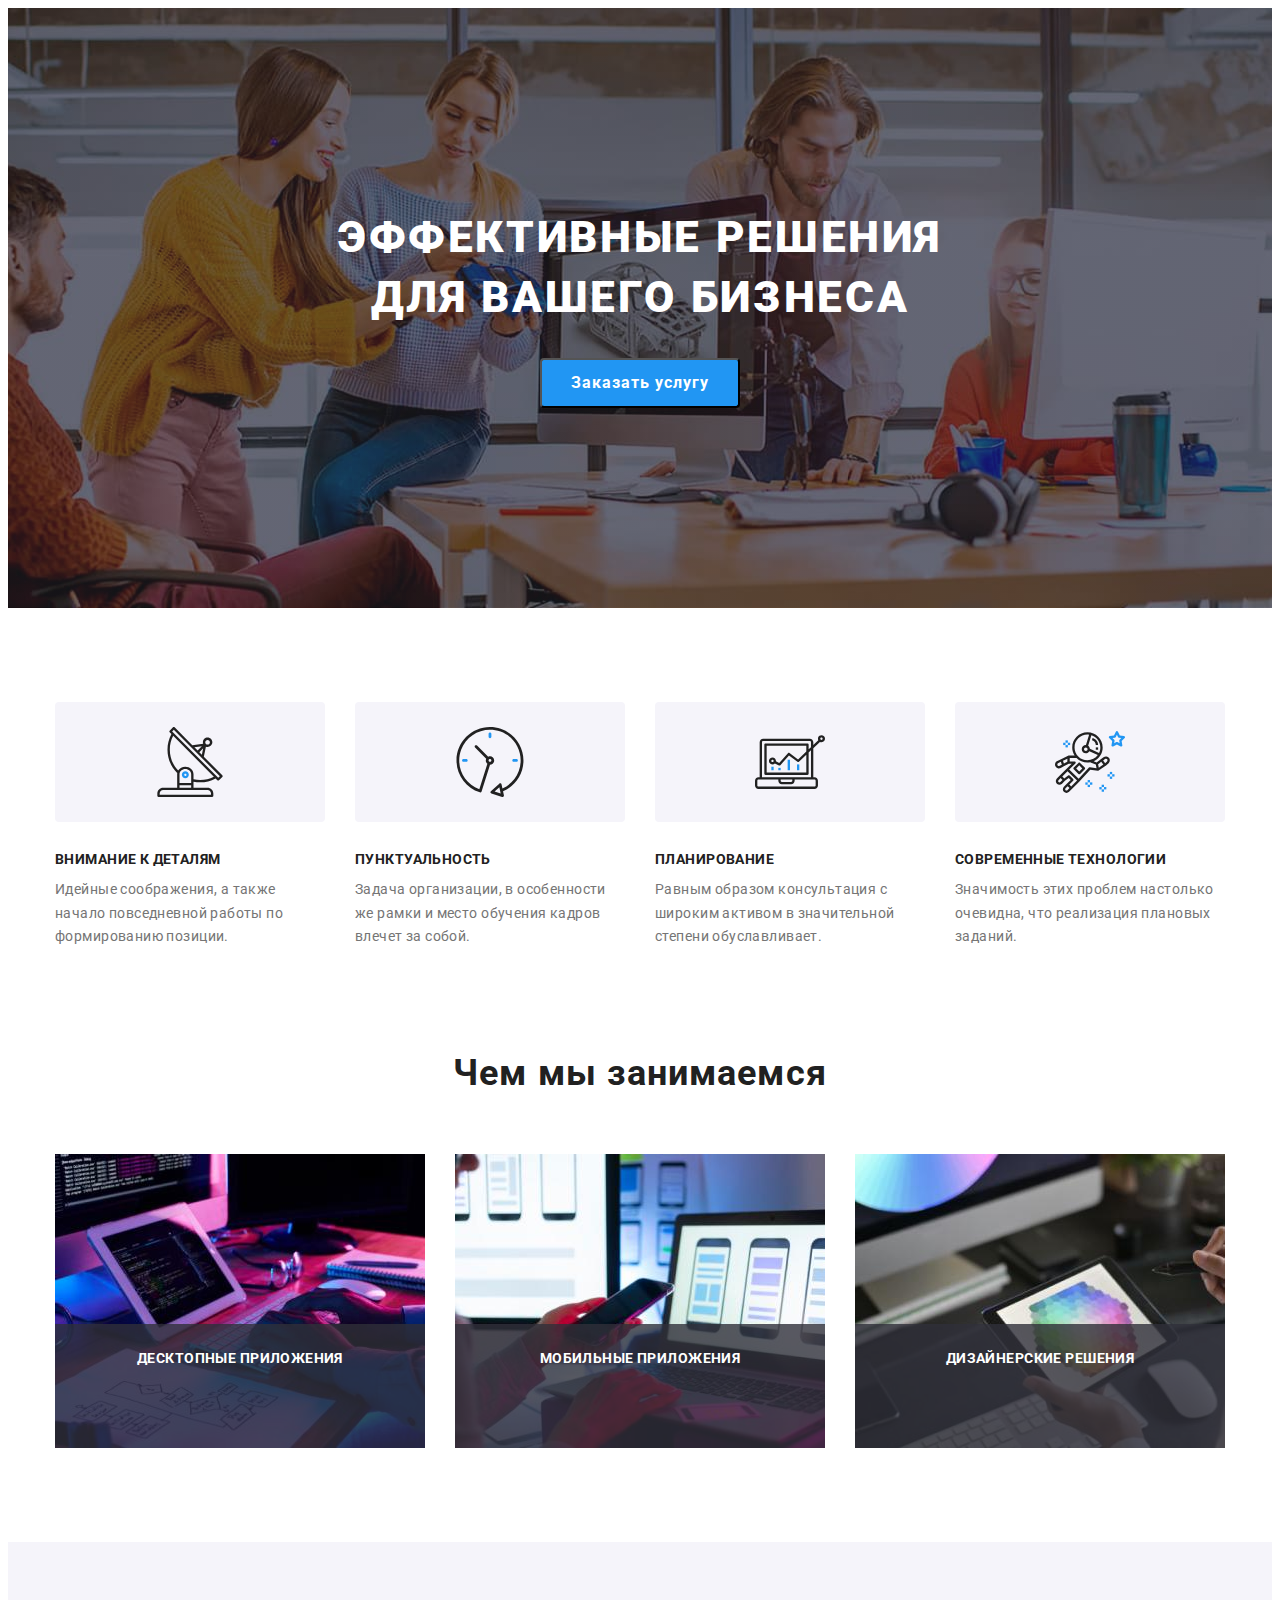
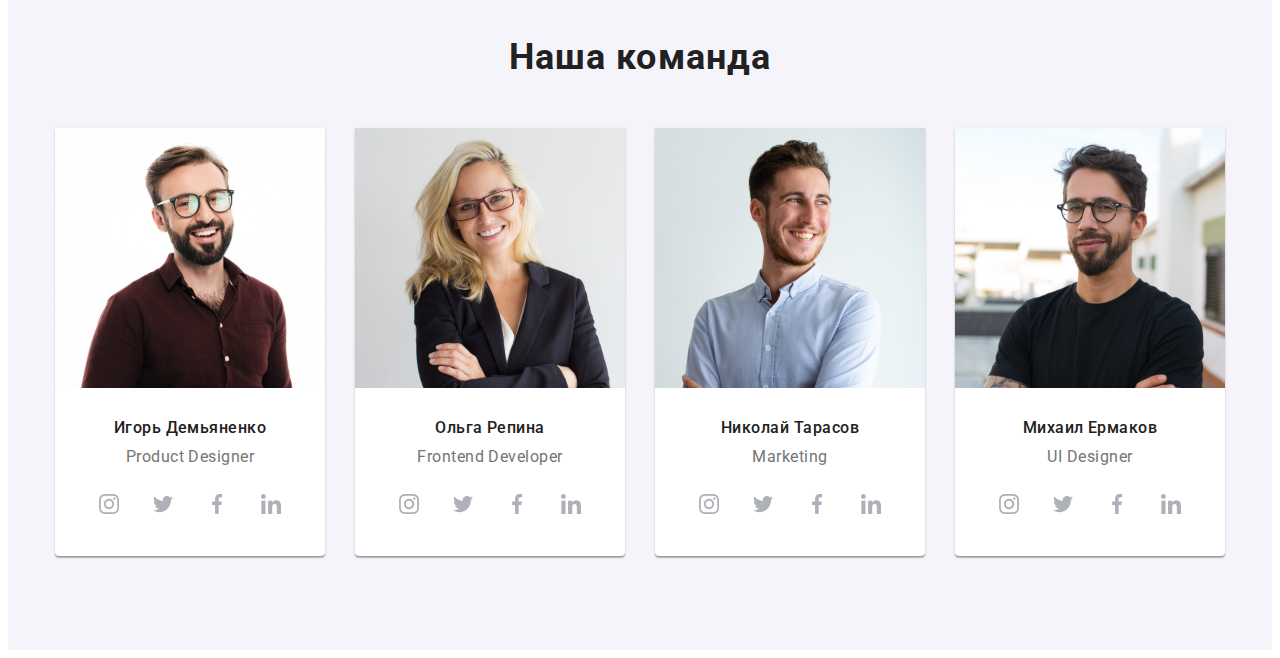
==== commit 49e75a9d: "our-team desktop done" ====
--- a/index.html
+++ b/index.html
@@ -124,7 +124,7 @@
       </div>
     </section>
 
-    <!-- <section class="about-us">
+    <section class="about-us">
       <div class="container">
         <h2 class="about-us__title">Чем мы занимаемся</h2>
         <ul class="about-us__list list">
@@ -149,9 +149,9 @@
           </li>
         </ul>
       </div>
-    </section> -->
-
-    <!-- <section class="our-team">
+    </section>
+
+    <section class="our-team">
       <div class="container">
         <h2 class="our-team__title">Наша команда</h2>
         <ul class="our-team__list list">
@@ -321,8 +321,9 @@
           </li>
         </ul>
       </div>
-    </section> -->
-
+    </section>
+
+    
     <!-- <section class="clients">
       <div class="container">
         <h2 class="clients__title">Постоянные клиенты</h2>
--- a/css/main.min.css
+++ b/css/main.min.css
@@ -1,2 +1,2 @@
-:root{--logo-color: #ffffff;--main-title-color: #ffffff;--second-title-color: #212121;--first-text-color: #757575;--second-text-color: #212121;--third-text-color: #ffffff;--fourth-text-color: rgba(255, 255, 255, 0.6);--button-color: #ffffff;--header-main-text-color: #000000;--header-second-text-color: #757575;--accent-color: #2196f3;--background-block-color: #2f303a;--background-block-secondary-color: #f5f4fa;--background-color-third-color: #ffffff}p,h1,h2,h3,h4,h5,h6{margin:0 auto}ul{margin:0;padding:0}img{display:block;max-width:100%;height:auto}.visually-hidden{position:absolute;white-space:nowrap;width:1px;height:1px;overflow:hidden;border:0;padding:0;clip:rect(0 0 0 0);clip-path:inset(50%);margin:-1px}body{font-family:"Roboto", sans-serif;color:var(--main-title-color)}.list{list-style:none}.link{text-decoration:none}.container{width:100%;box-sizing:border-box;padding-left:15px;padding-right:15px;margin:0 auto}@media screen and (min-width: 480px){.container{width:480px}}@media screen and (min-width: 768px){.container{width:768px}}@media screen and (min-width: 1200px){.container{width:1200px}}.backdrop{position:fixed;top:0;left:0;width:100vw;height:100vh;background-color:rgba(0,0,0,0.2);opacity:1;transition:opacity 250ms cubic-bezier(0.4, 0, 0.2, 1),visibility 250ms cubic-bezier(0.4, 0, 0.2, 1)}.is-hidden{visibility:hidden;opacity:0;pointer-events:none}.modal{position:absolute;padding:40px;top:50%;left:50%;width:528px;min-height:581px;background-color:#ffffff;border-radius:4px;transform:translate(-50%, -50%) scale(1);transition:transform 250ms cubic-bezier(0.4, 0, 0.2, 1),visibility 250ms cubic-bezier(0.4, 0, 0.2, 1)}.is-hidden .modal{transform:translate(-50%, -50%) scale(0.5)}.modal-close{position:absolute;top:10px;right:10px;width:30px;height:30px;cursor:pointer;background-color:transparent;border:1px solid rgba(0,0,0,0.1);border-radius:50px;display:flex;align-items:center;justify-content:center;transition:border-color 250ms cubic-bezier(0.4, 0, 0.2, 1)}.modal-close:focus,.modal-close:hover{border-color:var(--accent-color)}.icon-close{transition:fill 250ms cubic-bezier(0.4, 0, 0.2, 1)}.modal-close:focus .icon-close,.modal-close:hover .icon-close{fill:var(--accent-color)}.modal__title{margin-bottom:12px;font-weight:700;font-size:20px;line-height:1.15;letter-spacing:.03em;text-align:center;color:var(--second-text-color)}.modal-form__info{margin-bottom:10px}.modal-personalization__wrap{position:relative}.modal-personalization__icon{position:absolute;top:50%;left:12px;transform:translateY(-50%);transition:fill 250ms cubic-bezier(0.4, 0, 0.2, 1)}.modal-personalization__input{padding-left:42px;padding-right:12px;font-size:12px;line-height:1.17;letter-spacing:0.01em;color:var(--header-second-text-color);width:100%;height:40px;border:1px solid rgba(33,33,33,0.2);border-radius:4px;background-color:transparent;outline:transparent;transition:border-color 250ms cubic-bezier(0.4, 0, 0.2, 1)}.modal-personalization__input:focus{border-color:var(--accent-color)}.modal-personalization__input:focus+.modal-personalization__icon{fill:var(--accent-color)}.modal-form__text{display:block;margin-bottom:4px;font-size:12px;line-height:1.17;letter-spacing:0.01em;color:var(--header-second-text-color)}.modal-form__comment{padding-left:16px;padding-right:16px;padding-top:12px;padding-bottom:12px;margin-bottom:20px;width:100%;height:120px;border:1px solid rgba(33,33,33,0.2);border-radius:4px;background-color:transparent;outline:transparent;resize:none}.modal-form__comment::placeholder{font-size:12px;line-height:1.17;letter-spacing:0.01em;color:rgba(117,117,117,0.5)}.modal-button{display:block;margin:0 auto;font-family:inherit;font-weight:700;font-size:16px;line-height:1.87;align-items:center;text-align:center;justify-content:center;letter-spacing:0.06em;width:200px;height:50px;cursor:pointer;border-radius:4px;color:var(--button-color);background-color:var(--accent-color);border-color:transparent;outline:transparent;box-shadow:0px 4px 4px rgba(0,0,0,0.25);transition:background-color 250ms cubic-bezier(0.4, 0, 0.2, 1)}.modal-button:focus{background-color:#188CE8}.modal-form-agreement{margin-bottom:30px}.agreement-text{display:flex;align-items:center;justify-content:center;font-size:14px;line-height:1.71px;letter-spacing:0.03em;color:var(--header-second-text-color)}.agreement-text span{width:16px;height:15px;margin-right:7px;display:flex;align-items:center;justify-content:center;border:2px solid #212121;border-radius:2px}.icon-checkmark{fill:#FFFFFF}.modal-check:checked+.agreement-text span{background-color:var(--accent-color);border:none}.agreemnet-link{color:var(--accent-color);text-decoration:underline;text-decoration-skip-ink:none}.socials{display:flex;justify-content:center}.socials__item{width:44px;height:44px}.socials__item:not(:last-child){margin-right:10px}.socials__link{display:flex;align-items:center;justify-content:center;width:100%;height:100%;border-radius:50%;color:#AFB1B8;outline:rgba(0,0,0,0);transition:background-color 250ms cubic-bezier(0.4, 0, 0.2, 1),color 250ms cubic-bezier(0.4, 0, 0.2, 1)}.socials__link:hover,.socials__link:focus{background-color:var(--accent-color)}.socials__link:hover .socials__icon,.socials__link:focus .socials__icon{fill:#FFFFFF}.social--fill-grey{fill:#AFB1B8}.social--fill-white{fill:#ffffff;background-color:rgba(255,255,255,0.1)}.header-container{display:flex;align-items:center}.header{padding-top:24px;padding-bottom:24px;border-bottom:1px solid #ECECEC}.header-list__link{font-weight:500;font-size:14px;line-height:1.14;letter-spacing:.02em;color:var(--header-main-text-color);transition:color 250ms cubic-bezier(0.4, 0, 0.2, 1);position:relative}.header-list__link:hover,.header-list__link:focus{color:var(--accent-color)}.header-nav .link.current{color:var(--accent-color)}.header-nav .link.current::after{content:" ";width:100%;height:4px;border-radius:2px;background-color:var(--accent-color);position:absolute;left:0;bottom:-32px}.header-logo{display:block;margin-right:93px;font-family:Raleway;font-weight:700;font-size:26px;line-height:1.19;letter-spacing:.03em;text-decoration:none}.header-logo__web{color:var(--accent-color)}.header-logo__studio{color:var(--header-main-text-color)}.header-list{display:flex;align-items:center}.header-list__item:not(:last-child){margin-right:50px}.header-contacts{display:flex;margin-left:auto}.header-contacts__link{align-items:center;font-weight:500;font-size:14px;line-height:1.14;letter-spacing:0.02em;color:var(--header-second-text-color);text-decoration:none;transition:color 250ms cubic-bezier(0.4, 0, 0.2, 1)}.header-contacts__link:hover,.header-contacts__link:focus{color:var(--accent-color)}.header-contacts__item:not(:last-child){margin-right:30px}.header-contacts__icon{fill:currentColor;margin-right:10px}.hero__title{margin-bottom:30px;max-width:360px;font-weight:900;font-size:26px;line-height:1.65;letter-spacing:.06em;text-transform:uppercase;color:var(--main-title-color)}@media screen and (min-width: 1200px){.hero__title{font-weight:900;font-size:44px;line-height:1.36;letter-spacing:.06em;max-width:696px}}.hero__button{font-family:inherit;font-weight:700;font-size:16px;line-height:1.87;align-items:center;text-align:center;letter-spacing:0.06em;width:200px;height:50px;cursor:pointer;border-radius:4px;color:var(--button-color);background-color:var(--accent-color)}.hero-container{text-align:center}.hero{padding-top:118px;padding-bottom:118px;background-color:var(--background-block-color);background-image:linear-gradient(to right, rgba(47,48,58,0.4), rgba(47,48,58,0.4)),url(../images/hero/hero-mob-1x.jpg);background-repeat:no-repeat;background-position:center;background-size:cover}@media screen and (min-width: 1200px){.hero{padding-top:200px;padding-bottom:200px}}@media (min-device-pixel-ratio: 2), (min-resolution: 192dpi), (min-resolution: 2dppx){.hero{background-image:linear-gradient(to right, rgba(47,48,58,0.4), rgba(47,48,58,0.4)),url(../images/hero/hero-mob-2x.jpg)}}@media screen and (min-width: 768px){.hero{background-image:linear-gradient(to right, rgba(47,48,58,0.4), rgba(47,48,58,0.4)),url(../images/hero/hero-tab-1x.jpg)}}@media screen and (min-width: 768px) and (min-device-pixel-ratio: 2), screen and (min-width: 768px) and (min-resolution: 192dpi), screen and (min-width: 768px) and (min-resolution: 2dppx){.hero{background-image:linear-gradient(to right, rgba(47,48,58,0.4), rgba(47,48,58,0.4)),url(../images/hero/hero-tab-2x.jpg)}}@media screen and (min-width: 1200px){.hero{background-image:linear-gradient(to right, rgba(47,48,58,0.4), rgba(47,48,58,0.4)),url(../images/hero/hero-desk-1x.jpg)}}@media screen and (min-width: 1200px) and (min-device-pixel-ratio: 2), screen and (min-width: 1200px) and (min-resolution: 192dpi), screen and (min-width: 1200px) and (min-resolution: 2dppx){.hero{background-image:linear-gradient(to right, rgba(47,48,58,0.4), rgba(47,48,58,0.4)),url(../images/hero/hero-desk-2x.jpg)}}.features__title{margin-bottom:10px;text-align:center;font-weight:700;font-size:14px;line-height:1.14;letter-spacing:.03em;text-transform:uppercase;color:var(--second-title-color)}@media screen and (min-width: 768px){.features__title{text-align:left}}.features__text{font-size:14px;line-height:1.71;letter-spacing:0.03em;color:var(--first-text-color)}@media screen and (min-width: 768px){.features__list{display:flex;flex-wrap:wrap;margin-left:-30px}}@media screen and (min-width: 1200px){.features__list{display:flex;flex-wrap:wrap;margin-left:-30px}}.features__item:not(:last-child){margin-bottom:30px}@media screen and (min-width: 768px){.features__item{width:calc(100% / 2 - 30px);margin-left:30px}.features__item:nth-last-child(-n+2){margin-bottom:0}}@media screen and (min-width: 1200px){.features__item{width:calc(100% / 4 - 30px);margin-bottom:0}}.features{padding-top:60px;padding-bottom:60px}@media screen and (min-width: 1200px){.features{padding-top:94px;padding-bottom:94px}}.features__picture{display:flex;margin-bottom:30px;align-items:center;justify-content:center;width:100%;height:120px;background-color:#F5F4FA;border-radius:4px}.about-us__title{margin-bottom:50px;font-weight:700;font-size:36px;line-height:1.67;letter-spacing:.03em;text-align:center;color:var(--second-title-color)}.about-us{padding-bottom:94px}.about-us__list{display:flex}.about-us__item:not(:last-child){margin-right:30px}.about-us__item-wrap{position:relative}.about-us__item-text{position:absolute;left:0;bottom:0;font-weight:700;font-size:14px;line-height:1.14;letter-spacing:.03em;text-transform:uppercase;padding-top:27px;padding-bottom:27px;text-align:center;width:370px;height:70px;color:#FFFFFF;background-color:rgba(47,48,58,0.8)}.our-team__title{margin-bottom:50px;font-weight:700;font-size:36px;line-height:1.17;letter-spacing:.03em;text-align:center;color:var(--second-title-color)}.our-team__subtitle{margin-bottom:10px;font-weight:500;font-size:16px;line-height:1.19;letter-spacing:.03em;text-align:center;color:var(--second-text-color)}.our-team__text{margin-bottom:16px;font-size:16px;line-height:1.19;text-align:center;letter-spacing:0.03em;color:var(--first-text-color)}.our-team{padding-top:94px;padding-bottom:94px;background-color:var(--background-block-secondary-color)}.our-team__list{display:flex;flex-wrap:wrap}.our-team__item{width:270px;background-color:#FFFFFF;border-bottom-left-radius:4px;border-bottom-right-radius:4px;box-shadow:0px 1px 3px rgba(0,0,0,0.12),0px 1px 1px rgba(0,0,0,0.14),0px 2px 1px rgba(0,0,0,0.2);border-radius:0px 0px 4px 4px}.our-team__item:not(:last-child){margin-right:30px}.our-team__item-content{padding-top:30px;padding-bottom:30px}.clients{padding-top:94px;padding-bottom:94px}.clients__title{margin-bottom:50px;font-weight:700;font-size:36px;line-height:1.17;letter-spacing:.03em;text-align:center;color:var(--second-title-color)}.clients-list{display:flex}.clients-list__item{width:170px;height:92px}.clients-list__item:not(:last-child){margin-right:30px}.clients-list__link{border:1px solid #AFB1B8;box-sizing:border-box;border-radius:4px;width:100%;height:100%;display:flex;align-items:center;justify-content:center;color:#AFB1B8;outline:transparent;transition:border-color 250ms cubic-bezier(0.4, 0, 0.2, 1),color 250ms cubic-bezier(0.4, 0, 0.2, 1)}.clients-list__link:hover,.clients-list__link:focus{color:var(--accent-color);border-color:var(--accent-color)}.clients-list__icon{fill:currentColor}.footer-address__tel,.footer-address__mail{font-size:14px;line-height:1.71;letter-spacing:0.03em;color:var(--fourth-text-color);transition:color 250ms cubic-bezier(0.4, 0, 0.2, 1)}.footer-address__tel:hover,.footer-address__mail:hover,.footer-address__tel:focus,.footer-address__mail:focus{color:var(--accent-color)}.footer-address__map{font-size:14px;line-height:1.71;letter-spacing:0.03em;color:var(--third-text-color);transition:color 250ms cubic-bezier(0.4, 0, 0.2, 1)}.footer-address__map:hover,.footer-address__map:focus{color:var(--accent-color)}.footer-address{font-style:normal}.footer-address__item:not(:last-child){margin-bottom:9px}.footer-logo{display:block;margin-bottom:20px;font-family:Raleway;font-weight:700;font-size:26px;line-height:1.19;letter-spacing:.03em;text-decoration:none}.footer-logo__web{color:var(--accent-color)}.footer-logo__studio{color:var(--logo-color)}.footer{background-color:var(--background-block-color)}.footer-contact-info{padding-top:60px;padding-bottom:60px;margin-right:70px;width:231px}.footer-container{display:flex}.footer-social__join-text{margin-bottom:20px;font-weight:700;font-size:14px;line-height:1.14;letter-spacing:.03em;text-transform:uppercase;text-align:left;justify-content:center}.footer-mailing__title{margin-bottom:20px;font-weight:700;font-size:14px;line-height:1.14;letter-spacing:.03em;text-transform:uppercase;text-align:left;justify-content:center}.footer-social{padding-top:72px;padding-bottom:100px;margin-right:93px}.footer-mailing{padding-top:72px;padding-bottom:94px}.mailing-form__input{font-size:16px;line-height:1.25;letter-spacing:0.03em;color:rgba(255,255,255,0.6);width:358px;height:50px;background-color:transparent;border:1px solid rgba(255,255,255,0.3);border-radius:4px;margin-right:12px;padding-left:16px;padding-top:15px;padding-bottom:15px;outline:transparent}.mailing-form__input::placeholder{font-size:16px;line-height:1.25;letter-spacing:0.03em;color:rgba(255,255,255,0.6)}.mailing-form__button{display:flex;margin:0 auto;font-family:inherit;font-weight:700;font-size:16px;line-height:1.87;align-items:center;justify-content:center;letter-spacing:0.06em;width:200px;height:50px;cursor:pointer;border-radius:4px;color:var(--button-color);background-color:var(--accent-color);border-color:transparent;outline:transparent}.mailing-form__wrap{display:flex}.mailing-form__icon{margin-left:10px}.filter{padding-top:94px;padding-bottom:94px}.filter-list{display:flex;margin-bottom:50px;justify-content:center}.filter-list__item:not(:last-child){margin-right:8px}.filter-examples{display:flex;flex-wrap:wrap}.filter-examples__item{margin-right:30px;margin-bottom:30px;width:370px;border:1px solid #EEEEEE}.filter-examples__item:hover,.filter-examples__item:focus{box-shadow:0px 1px 1px rgba(0,0,0,0.12),0px 4px 4px rgba(0,0,0,0.06),1px 4px 6px rgba(0,0,0,0.16)}.filter-examples__item:nth-child(3n){margin-right:0}.filter-examples__item:nth-last-child(-n+3){margin-bottom:0}.filter-list__button{padding:6px 22px;font-family:inherit;font-weight:500;font-size:16px;line-height:1.63;letter-spacing:0.03em;text-align:center;cursor:pointer;border-radius:4px;color:var(--second-title-color);border-color:transparent;background-color:var(--background-block-secondary-color);transition:color 250ms cubic-bezier(0.4, 0, 0.2, 1),box-shadow 250ms cubic-bezier(0.4, 0, 0.2, 1),background-color 250ms cubic-bezier(0.4, 0, 0.2, 1)}.filter-list__button:hover,.filter-list__button:focus{background-color:var(--accent-color);color:var(--button-color);box-shadow:0px 3px 1px rgba(0,0,0,0.1),0px 1px 2px rgba(0,0,0,0.08),0px 2px 2px rgba(0,0,0,0.12)}.filter-examples__title{margin-bottom:4px;font-weight:700;font-size:18px;line-height:2;letter-spacing:.06em;text-align:left;color:var(--second-title-color);background-color:var(--background-color-third-color)}.filter-examples__text{font-size:16px;line-height:1.88;text-align:left;letter-spacing:0.03em;color:var(--first-text-color);background-color:var(--background-color-third-color)}.filter-examples__main-text{padding:20px 24px}.filter-examples__item-wrap{position:relative;overflow:hidden}.filter-examples__description-text{position:absolute;top:0;left:0;padding:63px 24px;height:100%;font-size:18px;line-height:1.56;letter-spacing:0.03em;color:#ffffff;background-color:rgba(33,150,243,0.9);transform:translateY(100%);transition:transform 250ms cubic-bezier(0.4, 0, 0.2, 1)}.filter-examples-item:hover .filter-examples__description-text{transform:translateY(0)}
+:root{--logo-color: #ffffff;--main-title-color: #ffffff;--second-title-color: #212121;--first-text-color: #757575;--second-text-color: #212121;--third-text-color: #ffffff;--fourth-text-color: rgba(255, 255, 255, 0.6);--button-color: #ffffff;--header-main-text-color: #000000;--header-second-text-color: #757575;--accent-color: #2196f3;--background-block-color: #2f303a;--background-block-secondary-color: #f5f4fa;--background-color-third-color: #ffffff}p,h1,h2,h3,h4,h5,h6{margin:0 auto}ul{margin:0;padding:0}img{display:block;max-width:100%;height:auto}.visually-hidden{position:absolute;white-space:nowrap;width:1px;height:1px;overflow:hidden;border:0;padding:0;clip:rect(0 0 0 0);clip-path:inset(50%);margin:-1px}body{font-family:"Roboto", sans-serif;color:var(--main-title-color)}.list{list-style:none}.link{text-decoration:none}.container{width:100%;box-sizing:border-box;padding-left:15px;padding-right:15px;margin:0 auto}@media screen and (min-width: 480px){.container{width:480px}}@media screen and (min-width: 768px){.container{width:768px}}@media screen and (min-width: 1200px){.container{width:1200px}}.backdrop{position:fixed;top:0;left:0;width:100vw;height:100vh;background-color:rgba(0,0,0,0.2);opacity:1;transition:opacity 250ms cubic-bezier(0.4, 0, 0.2, 1),visibility 250ms cubic-bezier(0.4, 0, 0.2, 1)}.is-hidden{visibility:hidden;opacity:0;pointer-events:none}.modal{position:absolute;padding:40px;top:50%;left:50%;width:528px;min-height:581px;background-color:#ffffff;border-radius:4px;transform:translate(-50%, -50%) scale(1);transition:transform 250ms cubic-bezier(0.4, 0, 0.2, 1),visibility 250ms cubic-bezier(0.4, 0, 0.2, 1)}.is-hidden .modal{transform:translate(-50%, -50%) scale(0.5)}.modal-close{position:absolute;top:10px;right:10px;width:30px;height:30px;cursor:pointer;background-color:transparent;border:1px solid rgba(0,0,0,0.1);border-radius:50px;display:flex;align-items:center;justify-content:center;transition:border-color 250ms cubic-bezier(0.4, 0, 0.2, 1)}.modal-close:focus,.modal-close:hover{border-color:var(--accent-color)}.icon-close{transition:fill 250ms cubic-bezier(0.4, 0, 0.2, 1)}.modal-close:focus .icon-close,.modal-close:hover .icon-close{fill:var(--accent-color)}.modal__title{margin-bottom:12px;font-weight:700;font-size:20px;line-height:1.15;letter-spacing:.03em;text-align:center;color:var(--second-text-color)}.modal-form__info{margin-bottom:10px}.modal-personalization__wrap{position:relative}.modal-personalization__icon{position:absolute;top:50%;left:12px;transform:translateY(-50%);transition:fill 250ms cubic-bezier(0.4, 0, 0.2, 1)}.modal-personalization__input{padding-left:42px;padding-right:12px;font-size:12px;line-height:1.17;letter-spacing:0.01em;color:var(--header-second-text-color);width:100%;height:40px;border:1px solid rgba(33,33,33,0.2);border-radius:4px;background-color:transparent;outline:transparent;transition:border-color 250ms cubic-bezier(0.4, 0, 0.2, 1)}.modal-personalization__input:focus{border-color:var(--accent-color)}.modal-personalization__input:focus+.modal-personalization__icon{fill:var(--accent-color)}.modal-form__text{display:block;margin-bottom:4px;font-size:12px;line-height:1.17;letter-spacing:0.01em;color:var(--header-second-text-color)}.modal-form__comment{padding-left:16px;padding-right:16px;padding-top:12px;padding-bottom:12px;margin-bottom:20px;width:100%;height:120px;border:1px solid rgba(33,33,33,0.2);border-radius:4px;background-color:transparent;outline:transparent;resize:none}.modal-form__comment::placeholder{font-size:12px;line-height:1.17;letter-spacing:0.01em;color:rgba(117,117,117,0.5)}.modal-button{display:block;margin:0 auto;font-family:inherit;font-weight:700;font-size:16px;line-height:1.87;align-items:center;text-align:center;justify-content:center;letter-spacing:0.06em;width:200px;height:50px;cursor:pointer;border-radius:4px;color:var(--button-color);background-color:var(--accent-color);border-color:transparent;outline:transparent;box-shadow:0px 4px 4px rgba(0,0,0,0.25);transition:background-color 250ms cubic-bezier(0.4, 0, 0.2, 1)}.modal-button:focus{background-color:#188CE8}.modal-form-agreement{margin-bottom:30px}.agreement-text{display:flex;align-items:center;justify-content:center;font-size:14px;line-height:1.71px;letter-spacing:0.03em;color:var(--header-second-text-color)}.agreement-text span{width:16px;height:15px;margin-right:7px;display:flex;align-items:center;justify-content:center;border:2px solid #212121;border-radius:2px}.icon-checkmark{fill:#FFFFFF}.modal-check:checked+.agreement-text span{background-color:var(--accent-color);border:none}.agreemnet-link{color:var(--accent-color);text-decoration:underline;text-decoration-skip-ink:none}.socials{display:flex;justify-content:center}.socials__item{width:44px;height:44px}.socials__item:not(:last-child){margin-right:10px}.socials__link{display:flex;align-items:center;justify-content:center;width:100%;height:100%;border-radius:50%;color:#AFB1B8;outline:rgba(0,0,0,0);transition:background-color 250ms cubic-bezier(0.4, 0, 0.2, 1),color 250ms cubic-bezier(0.4, 0, 0.2, 1)}.socials__link:hover,.socials__link:focus{background-color:var(--accent-color)}.socials__link:hover .socials__icon,.socials__link:focus .socials__icon{fill:#FFFFFF}.social--fill-grey{fill:#AFB1B8}.social--fill-white{fill:#ffffff;background-color:rgba(255,255,255,0.1)}.header-container{display:flex;align-items:center}.header{padding-top:24px;padding-bottom:24px;border-bottom:1px solid #ECECEC}.header-list__link{font-weight:500;font-size:14px;line-height:1.14;letter-spacing:.02em;color:var(--header-main-text-color);transition:color 250ms cubic-bezier(0.4, 0, 0.2, 1);position:relative}.header-list__link:hover,.header-list__link:focus{color:var(--accent-color)}.header-nav .link.current{color:var(--accent-color)}.header-nav .link.current::after{content:" ";width:100%;height:4px;border-radius:2px;background-color:var(--accent-color);position:absolute;left:0;bottom:-32px}.header-logo{display:block;margin-right:93px;font-family:Raleway;font-weight:700;font-size:26px;line-height:1.19;letter-spacing:.03em;text-decoration:none}.header-logo__web{color:var(--accent-color)}.header-logo__studio{color:var(--header-main-text-color)}.header-list{display:flex;align-items:center}.header-list__item:not(:last-child){margin-right:50px}.header-contacts{display:flex;margin-left:auto}.header-contacts__link{align-items:center;font-weight:500;font-size:14px;line-height:1.14;letter-spacing:0.02em;color:var(--header-second-text-color);text-decoration:none;transition:color 250ms cubic-bezier(0.4, 0, 0.2, 1)}.header-contacts__link:hover,.header-contacts__link:focus{color:var(--accent-color)}.header-contacts__item:not(:last-child){margin-right:30px}.header-contacts__icon{fill:currentColor;margin-right:10px}.hero__title{margin-bottom:30px;max-width:360px;font-weight:900;font-size:26px;line-height:1.65;letter-spacing:.06em;text-transform:uppercase;color:var(--main-title-color)}@media screen and (min-width: 1200px){.hero__title{font-weight:900;font-size:44px;line-height:1.36;letter-spacing:.06em;max-width:696px}}.hero__button{font-family:inherit;font-weight:700;font-size:16px;line-height:1.87;align-items:center;text-align:center;letter-spacing:0.06em;width:200px;height:50px;cursor:pointer;border-radius:4px;color:var(--button-color);background-color:var(--accent-color)}.hero-container{text-align:center}.hero{padding-top:118px;padding-bottom:118px;background-color:var(--background-block-color);background-image:linear-gradient(to right, rgba(47,48,58,0.4), rgba(47,48,58,0.4)),url(../images/hero/hero-mob-1x.jpg);background-repeat:no-repeat;background-position:center;background-size:cover}@media screen and (min-width: 1200px){.hero{padding-top:200px;padding-bottom:200px}}@media (min-device-pixel-ratio: 2), (min-resolution: 192dpi), (min-resolution: 2dppx){.hero{background-image:linear-gradient(to right, rgba(47,48,58,0.4), rgba(47,48,58,0.4)),url(../images/hero/hero-mob-2x.jpg)}}@media screen and (min-width: 768px){.hero{background-image:linear-gradient(to right, rgba(47,48,58,0.4), rgba(47,48,58,0.4)),url(../images/hero/hero-tab-1x.jpg)}}@media screen and (min-width: 768px) and (min-device-pixel-ratio: 2), screen and (min-width: 768px) and (min-resolution: 192dpi), screen and (min-width: 768px) and (min-resolution: 2dppx){.hero{background-image:linear-gradient(to right, rgba(47,48,58,0.4), rgba(47,48,58,0.4)),url(../images/hero/hero-tab-2x.jpg)}}@media screen and (min-width: 1200px){.hero{background-image:linear-gradient(to right, rgba(47,48,58,0.4), rgba(47,48,58,0.4)),url(../images/hero/hero-desk-1x.jpg)}}@media screen and (min-width: 1200px) and (min-device-pixel-ratio: 2), screen and (min-width: 1200px) and (min-resolution: 192dpi), screen and (min-width: 1200px) and (min-resolution: 2dppx){.hero{background-image:linear-gradient(to right, rgba(47,48,58,0.4), rgba(47,48,58,0.4)),url(../images/hero/hero-desk-2x.jpg)}}.features__title{margin-bottom:10px;text-align:center;font-weight:700;font-size:14px;line-height:1.14;letter-spacing:.03em;text-transform:uppercase;color:var(--second-title-color)}@media screen and (min-width: 768px){.features__title{text-align:left}}.features__text{font-size:14px;line-height:1.71;letter-spacing:0.03em;color:var(--first-text-color)}@media screen and (min-width: 768px){.features__list{display:flex;flex-wrap:wrap;margin-left:-30px}}@media screen and (min-width: 1200px){.features__list{display:flex;flex-wrap:wrap;margin-left:-30px}}.features__item{margin-bottom:30px}.features__item:last-child{margin-bottom:0}@media screen and (min-width: 768px){.features__item{width:calc(100% / 2 - 30px);margin-left:30px}.features__item:nth-last-child(-n+2){margin-bottom:0}}@media screen and (min-width: 1200px){.features__item{width:calc(100% / 4 - 30px);margin-left:30px;margin-bottom:0px}}.features{padding-top:60px;padding-bottom:60px}@media screen and (min-width: 1200px){.features{padding-top:94px;padding-bottom:94px}}.features__picture{display:flex;margin-bottom:30px;align-items:center;justify-content:center;width:100%;height:120px;background-color:#F5F4FA;border-radius:4px}.about-us__title{margin-bottom:50px;font-weight:700;font-size:36px;line-height:1.67;letter-spacing:.03em;text-align:center;color:var(--second-title-color)}.about-us{padding-bottom:94px}@media screen and (max-width: 1199px){.about-us{display:none}}.about-us__list{display:flex}.about-us__item:not(:last-child){margin-right:30px}.about-us__item-wrap{position:relative}.about-us__item-text{position:absolute;left:0;bottom:0;font-weight:700;font-size:14px;line-height:1.14;letter-spacing:.03em;text-transform:uppercase;padding-top:27px;padding-bottom:27px;text-align:center;width:370px;height:70px;color:#FFFFFF;background-color:rgba(47,48,58,0.8)}.our-team__title{margin-bottom:30px;font-weight:700;font-size:28px;line-height:1.17;letter-spacing:.03em;text-align:center;color:var(--second-title-color)}@media screen and (min-width: 1200px){.our-team__title{margin-bottom:50px;font-weight:700;font-size:36px;line-height:1.17;letter-spacing:.03em}}.our-team__subtitle{margin-bottom:10px;font-weight:500;font-size:16px;line-height:1.19;letter-spacing:.03em;text-align:center;color:var(--second-text-color)}.our-team__text{margin-bottom:16px;font-size:16px;line-height:1.19;text-align:center;letter-spacing:0.03em;color:var(--first-text-color)}.our-team{padding-top:60px;padding-bottom:60px;background-color:var(--background-block-secondary-color)}@media screen and (min-width: 1200px){.our-team{padding-top:94px;padding-bottom:94px}}@media screen and (min-width: 768px){.our-team__list{display:flex;flex-wrap:wrap;margin-left:-30px}}@media screen and (min-width: 1200px){.our-team__list{display:flex;flex-wrap:wrap;margin-left:-30px}}.our-team__item{width:100%;margin-bottom:30px;background-color:#FFFFFF;border-bottom-left-radius:4px;border-bottom-right-radius:4px;box-shadow:0px 1px 3px rgba(0,0,0,0.12),0px 1px 1px rgba(0,0,0,0.14),0px 2px 1px rgba(0,0,0,0.2);border-radius:0px 0px 4px 4px}.our-team__item:last-child{margin-bottom:0}@media screen and (min-width: 768px){.our-team__item{width:calc(100% / 2 - 30px);margin-left:30px}.our-team__item:nth-last-child(-n+2){margin-bottom:0}}@media screen and (min-width: 1200px){.our-team__item{width:calc(100% / 4 - 30px);margin-left:30px;margin-bottom:0px}}.our-team__item-content{padding-top:30px;padding-bottom:30px}.clients{padding-top:94px;padding-bottom:94px}.clients__title{margin-bottom:50px;font-weight:700;font-size:36px;line-height:1.17;letter-spacing:.03em;text-align:center;color:var(--second-title-color)}.clients-list{display:flex}.clients-list__item{width:170px;height:92px}.clients-list__item:not(:last-child){margin-right:30px}.clients-list__link{border:1px solid #AFB1B8;box-sizing:border-box;border-radius:4px;width:100%;height:100%;display:flex;align-items:center;justify-content:center;color:#AFB1B8;outline:transparent;transition:border-color 250ms cubic-bezier(0.4, 0, 0.2, 1),color 250ms cubic-bezier(0.4, 0, 0.2, 1)}.clients-list__link:hover,.clients-list__link:focus{color:var(--accent-color);border-color:var(--accent-color)}.clients-list__icon{fill:currentColor}.footer-address__tel,.footer-address__mail{font-size:14px;line-height:1.71;letter-spacing:0.03em;color:var(--fourth-text-color);transition:color 250ms cubic-bezier(0.4, 0, 0.2, 1)}.footer-address__tel:hover,.footer-address__mail:hover,.footer-address__tel:focus,.footer-address__mail:focus{color:var(--accent-color)}.footer-address__map{font-size:14px;line-height:1.71;letter-spacing:0.03em;color:var(--third-text-color);transition:color 250ms cubic-bezier(0.4, 0, 0.2, 1)}.footer-address__map:hover,.footer-address__map:focus{color:var(--accent-color)}.footer-address{font-style:normal}.footer-address__item:not(:last-child){margin-bottom:9px}.footer-logo{display:block;margin-bottom:20px;font-family:Raleway;font-weight:700;font-size:26px;line-height:1.19;letter-spacing:.03em;text-decoration:none}.footer-logo__web{color:var(--accent-color)}.footer-logo__studio{color:var(--logo-color)}.footer{background-color:var(--background-block-color)}.footer-contact-info{padding-top:60px;padding-bottom:60px;margin-right:70px;width:231px}.footer-container{display:flex}.footer-social__join-text{margin-bottom:20px;font-weight:700;font-size:14px;line-height:1.14;letter-spacing:.03em;text-transform:uppercase;text-align:left;justify-content:center}.footer-mailing__title{margin-bottom:20px;font-weight:700;font-size:14px;line-height:1.14;letter-spacing:.03em;text-transform:uppercase;text-align:left;justify-content:center}.footer-social{padding-top:72px;padding-bottom:100px;margin-right:93px}.footer-mailing{padding-top:72px;padding-bottom:94px}.mailing-form__input{font-size:16px;line-height:1.25;letter-spacing:0.03em;color:rgba(255,255,255,0.6);width:358px;height:50px;background-color:transparent;border:1px solid rgba(255,255,255,0.3);border-radius:4px;margin-right:12px;padding-left:16px;padding-top:15px;padding-bottom:15px;outline:transparent}.mailing-form__input::placeholder{font-size:16px;line-height:1.25;letter-spacing:0.03em;color:rgba(255,255,255,0.6)}.mailing-form__button{display:flex;margin:0 auto;font-family:inherit;font-weight:700;font-size:16px;line-height:1.87;align-items:center;justify-content:center;letter-spacing:0.06em;width:200px;height:50px;cursor:pointer;border-radius:4px;color:var(--button-color);background-color:var(--accent-color);border-color:transparent;outline:transparent}.mailing-form__wrap{display:flex}.mailing-form__icon{margin-left:10px}.filter{padding-top:94px;padding-bottom:94px}.filter-list{display:flex;margin-bottom:50px;justify-content:center}.filter-list__item:not(:last-child){margin-right:8px}.filter-examples{display:flex;flex-wrap:wrap}.filter-examples__item{margin-right:30px;margin-bottom:30px;width:370px;border:1px solid #EEEEEE}.filter-examples__item:hover,.filter-examples__item:focus{box-shadow:0px 1px 1px rgba(0,0,0,0.12),0px 4px 4px rgba(0,0,0,0.06),1px 4px 6px rgba(0,0,0,0.16)}.filter-examples__item:nth-child(3n){margin-right:0}.filter-examples__item:nth-last-child(-n+3){margin-bottom:0}.filter-list__button{padding:6px 22px;font-family:inherit;font-weight:500;font-size:16px;line-height:1.63;letter-spacing:0.03em;text-align:center;cursor:pointer;border-radius:4px;color:var(--second-title-color);border-color:transparent;background-color:var(--background-block-secondary-color);transition:color 250ms cubic-bezier(0.4, 0, 0.2, 1),box-shadow 250ms cubic-bezier(0.4, 0, 0.2, 1),background-color 250ms cubic-bezier(0.4, 0, 0.2, 1)}.filter-list__button:hover,.filter-list__button:focus{background-color:var(--accent-color);color:var(--button-color);box-shadow:0px 3px 1px rgba(0,0,0,0.1),0px 1px 2px rgba(0,0,0,0.08),0px 2px 2px rgba(0,0,0,0.12)}.filter-examples__title{margin-bottom:4px;font-weight:700;font-size:18px;line-height:2;letter-spacing:.06em;text-align:left;color:var(--second-title-color);background-color:var(--background-color-third-color)}.filter-examples__text{font-size:16px;line-height:1.88;text-align:left;letter-spacing:0.03em;color:var(--first-text-color);background-color:var(--background-color-third-color)}.filter-examples__main-text{padding:20px 24px}.filter-examples__item-wrap{position:relative;overflow:hidden}.filter-examples__description-text{position:absolute;top:0;left:0;padding:63px 24px;height:100%;font-size:18px;line-height:1.56;letter-spacing:0.03em;color:#ffffff;background-color:rgba(33,150,243,0.9);transform:translateY(100%);transition:transform 250ms cubic-bezier(0.4, 0, 0.2, 1)}.filter-examples-item:hover .filter-examples__description-text{transform:translateY(0)}
 /*# sourceMappingURL=main.min.css.map */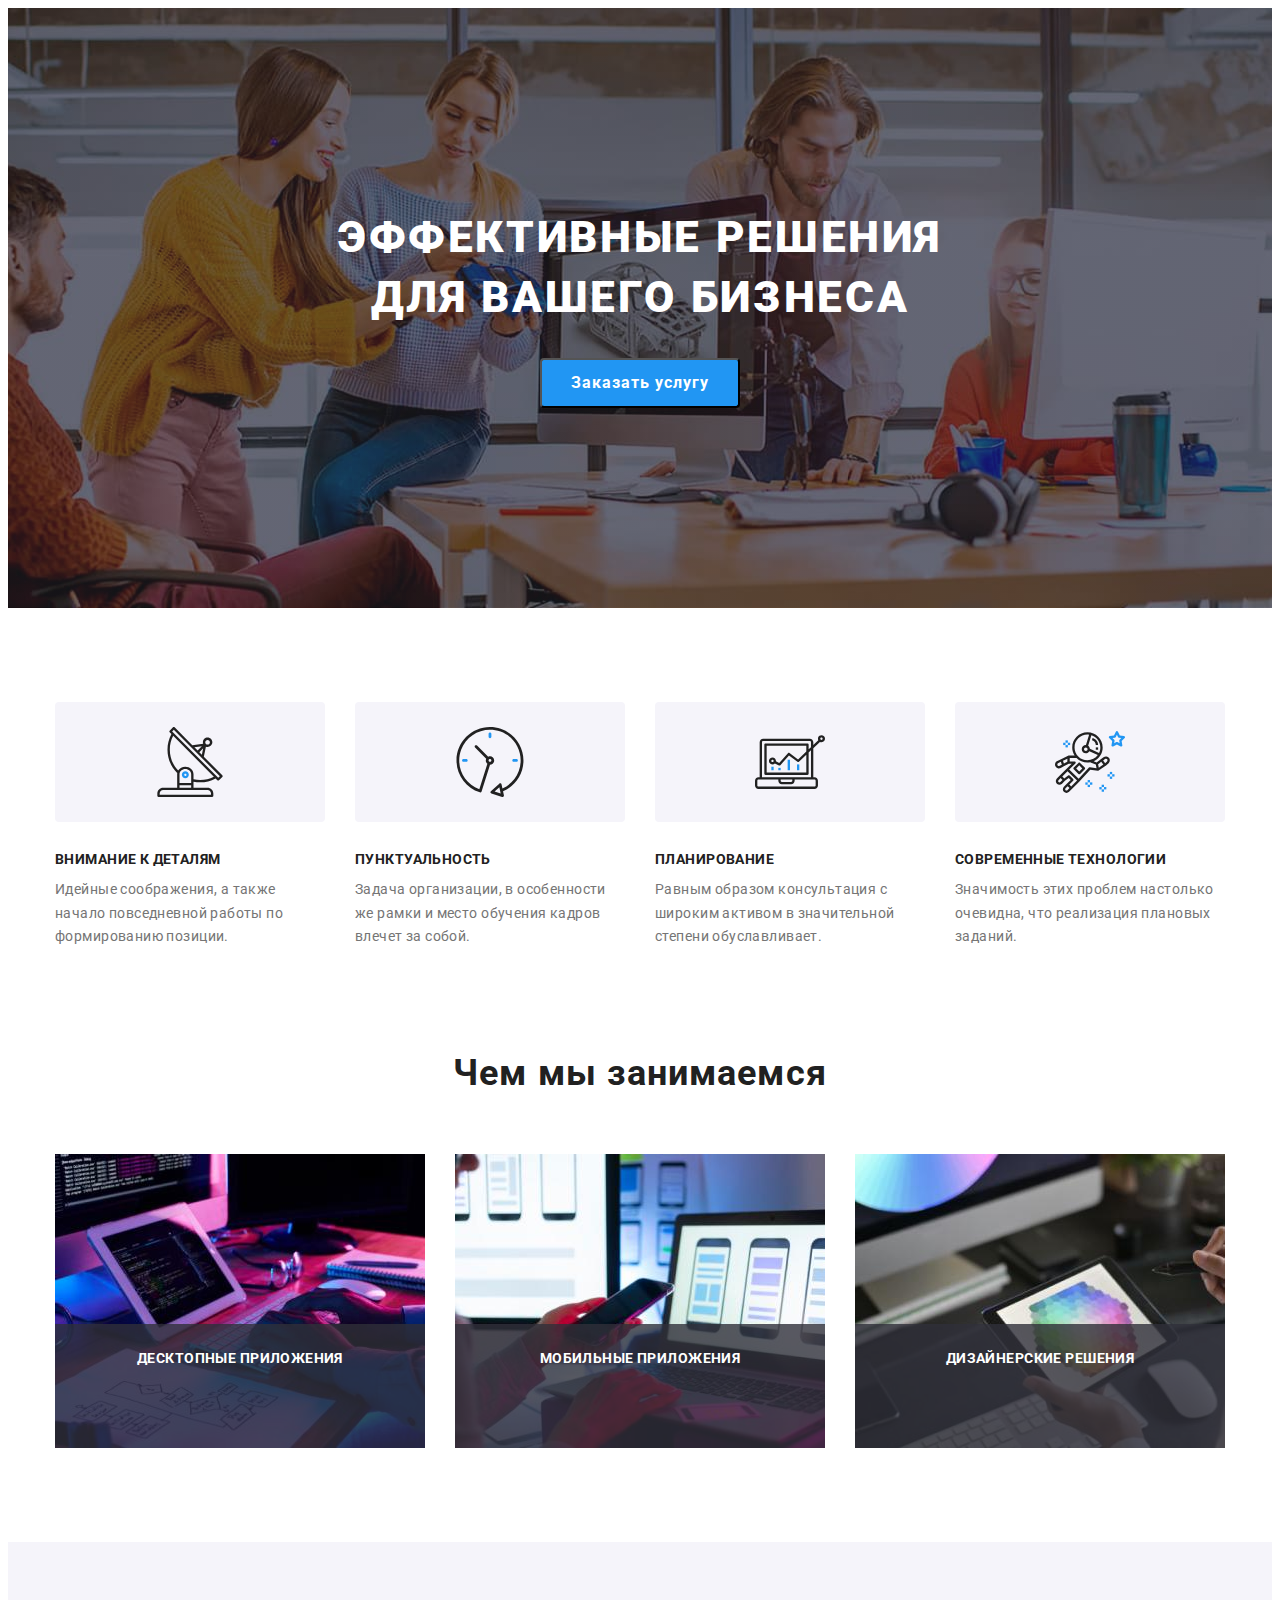
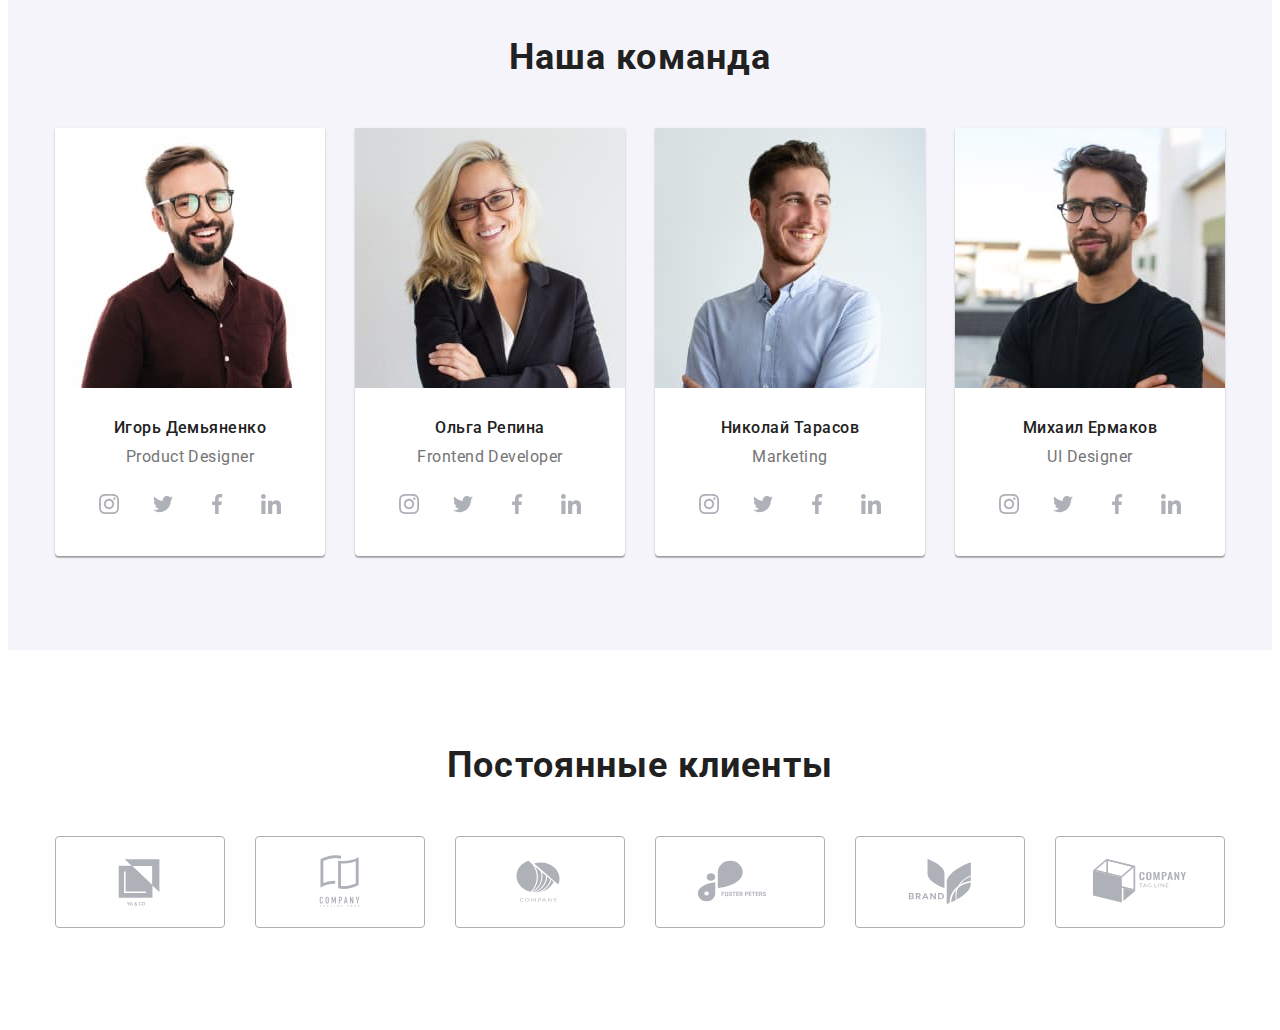
==== commit 22bf07d8: "our-team pictures done" ====
--- a/index.html
+++ b/index.html
@@ -156,7 +156,24 @@
         <h2 class="our-team__title">Наша команда</h2>
         <ul class="our-team__list list">
           <li class="our-team__item">
-            <img src="./images/our-team/our-team-1.jpg" alt="дизайнер Игорь Демьяненко" width="270" height="260" />
+            <picture>
+              <source srcset="
+              ./images/our-team/our-team-desk-1-1x.jpg 1x,
+              ./images/our-team/our-team-desk-1-2x.jpg 2x"
+              media="(min-width:1200px)">
+              <source srcset="
+              ./images/our-team/our-team-tab-1-1x.jpg 1x,
+              ./images/our-team/our-team-tab-1-2x.jpg 2x"
+              media="(min-width:768px)">
+              <source srcset="
+              ./images/our-team/our-team-mob-1-1x.jpg 1x,
+              ./images/our-team/our-team-mob-1-2x.jpg 2x"
+              media="(min-width:320px)">
+              <img          
+            src="./images/our-team/our-team-1.jpg" 
+            alt="дизайнер Игорь Демьяненко"/>
+            </picture>
+            
             <div class="our-team__item-content">
               <h3 class="our-team__subtitle">Игорь Демьяненко</h3>
               <p class="our-team__text" lang="en">Product Designer</p>
@@ -197,7 +214,23 @@
             </div>
           </li>
           <li class="our-team__item">
-            <img src="./images/our-team/our-team-2.jpg" alt="девелопер Ольга Репина" width="270" height="260" />
+            <picture>
+              <source srcset="
+              ./images/our-team/our-team-desk-2-1x.jpg 1x,
+              ./images/our-team/our-team-desk-2-2x.jpg 2x"
+              media="(min-width:1200px)">
+              <source srcset="
+              ./images/our-team/our-team-tab-2-1x.jpg 1x,
+              ./images/our-team/our-team-tab-2-2x.jpg 2x"
+              media="(min-width:768px)">
+              <source srcset="
+              ./images/our-team/our-team-mob-2-1x.jpg 1x,
+              ./images/our-team/our-team-mob-2-2x.jpg 2x"
+              media="(min-width:320px)">
+              <img src="./images/our-team/our-team-2.jpg"
+              alt="девелопер Ольга Репина"/>
+            </picture>
+           
             <div class="our-team__item-content">
               <h3 class="our-team__subtitle">Ольга Репина</h3>
               <p class="our-team__text" lang="en">Frontend Developer</p>
@@ -238,7 +271,23 @@
             </div>
           </li>
           <li class="our-team__item">
-            <img src="./images/our-team/our-team-3.jpg" alt="маркетинг Николай Тарасов" width="270" height="260" />
+            <picture>
+              <source srcset="
+              ./images/our-team/our-team-desk-3-1x.jpg 1x,
+              ./images/our-team/our-team-desk-3-2x.jpg 2x"
+              media="(min-width:1200px)">
+              <source srcset="
+              ./images/our-team/our-team-tab-3-1x.jpg 1x,
+              ./images/our-team/our-team-tab-3-2x.jpg 2x"
+              media="(min-width:768px)">
+              <source srcset="
+              ./images/our-team/our-team-mob-3-1x.jpg 1x,
+              ./images/our-team/our-team-mob-3-2x.jpg 2x"
+              media="(min-width:320px)">
+              <img src="./images/our-team/our-team-3.jpg" 
+              alt="маркетинг Николай Тарасов"/>
+            </picture>
+            
             <div class="our-team__item-content">
               <h3 class="our-team__subtitle">Николай Тарасов</h3>
               <p class="our-team__text" lang="en">Marketing</p>
@@ -279,7 +328,23 @@
             </div>
           </li>
           <li class="our-team__item">
-            <img src="./images/our-team/our-team-4.jpg" alt="дизайнер Михаил Ермаков" width="270" height="260" />
+            <picture>
+              <source srcset="
+              ./images/our-team/our-team-desk-4-1x.jpg 1x,
+              ./images/our-team/our-team-desk-4-2x.jpg 2x"
+              media="(min-width:1200px)">
+              <source srcset="
+              ./images/our-team/our-team-tab-4-1x.jpg 1x,
+              ./images/our-team/our-team-tab-4-2x.jpg 2x"
+              media="(min-width:768px)">
+              <source srcset="
+              ./images/our-team/our-team-mob-4-1x.jpg 1x,
+              ./images/our-team/our-team-mob-4-2x.jpg 2x"
+              media="(min-width:320px)">
+              <img src="./images/our-team/our-team-4.jpg" 
+              alt="дизайнер Михаил Ермаков"/>
+            </picture>
+            
             <div class="our-team__item-content">
               <h3 class="our-team__subtitle">Михаил Ермаков</h3>
               <p class="our-team__text" lang="en">UI Designer</p>
@@ -324,7 +389,7 @@
     </section>
 
     
-    <!-- <section class="clients">
+    <section class="clients">
       <div class="container">
         <h2 class="clients__title">Постоянные клиенты</h2>
         <ul class="clients-list list">
@@ -378,7 +443,7 @@
           </li>
         </ul>
       </div>
-    </section> -->
+    </section>
   </main>
 
   <!-- <footer class="footer">
--- a/css/main.min.css
+++ b/css/main.min.css
@@ -1,2 +1,2 @@
-:root{--logo-color: #ffffff;--main-title-color: #ffffff;--second-title-color: #212121;--first-text-color: #757575;--second-text-color: #212121;--third-text-color: #ffffff;--fourth-text-color: rgba(255, 255, 255, 0.6);--button-color: #ffffff;--header-main-text-color: #000000;--header-second-text-color: #757575;--accent-color: #2196f3;--background-block-color: #2f303a;--background-block-secondary-color: #f5f4fa;--background-color-third-color: #ffffff}p,h1,h2,h3,h4,h5,h6{margin:0 auto}ul{margin:0;padding:0}img{display:block;max-width:100%;height:auto}.visually-hidden{position:absolute;white-space:nowrap;width:1px;height:1px;overflow:hidden;border:0;padding:0;clip:rect(0 0 0 0);clip-path:inset(50%);margin:-1px}body{font-family:"Roboto", sans-serif;color:var(--main-title-color)}.list{list-style:none}.link{text-decoration:none}.container{width:100%;box-sizing:border-box;padding-left:15px;padding-right:15px;margin:0 auto}@media screen and (min-width: 480px){.container{width:480px}}@media screen and (min-width: 768px){.container{width:768px}}@media screen and (min-width: 1200px){.container{width:1200px}}.backdrop{position:fixed;top:0;left:0;width:100vw;height:100vh;background-color:rgba(0,0,0,0.2);opacity:1;transition:opacity 250ms cubic-bezier(0.4, 0, 0.2, 1),visibility 250ms cubic-bezier(0.4, 0, 0.2, 1)}.is-hidden{visibility:hidden;opacity:0;pointer-events:none}.modal{position:absolute;padding:40px;top:50%;left:50%;width:528px;min-height:581px;background-color:#ffffff;border-radius:4px;transform:translate(-50%, -50%) scale(1);transition:transform 250ms cubic-bezier(0.4, 0, 0.2, 1),visibility 250ms cubic-bezier(0.4, 0, 0.2, 1)}.is-hidden .modal{transform:translate(-50%, -50%) scale(0.5)}.modal-close{position:absolute;top:10px;right:10px;width:30px;height:30px;cursor:pointer;background-color:transparent;border:1px solid rgba(0,0,0,0.1);border-radius:50px;display:flex;align-items:center;justify-content:center;transition:border-color 250ms cubic-bezier(0.4, 0, 0.2, 1)}.modal-close:focus,.modal-close:hover{border-color:var(--accent-color)}.icon-close{transition:fill 250ms cubic-bezier(0.4, 0, 0.2, 1)}.modal-close:focus .icon-close,.modal-close:hover .icon-close{fill:var(--accent-color)}.modal__title{margin-bottom:12px;font-weight:700;font-size:20px;line-height:1.15;letter-spacing:.03em;text-align:center;color:var(--second-text-color)}.modal-form__info{margin-bottom:10px}.modal-personalization__wrap{position:relative}.modal-personalization__icon{position:absolute;top:50%;left:12px;transform:translateY(-50%);transition:fill 250ms cubic-bezier(0.4, 0, 0.2, 1)}.modal-personalization__input{padding-left:42px;padding-right:12px;font-size:12px;line-height:1.17;letter-spacing:0.01em;color:var(--header-second-text-color);width:100%;height:40px;border:1px solid rgba(33,33,33,0.2);border-radius:4px;background-color:transparent;outline:transparent;transition:border-color 250ms cubic-bezier(0.4, 0, 0.2, 1)}.modal-personalization__input:focus{border-color:var(--accent-color)}.modal-personalization__input:focus+.modal-personalization__icon{fill:var(--accent-color)}.modal-form__text{display:block;margin-bottom:4px;font-size:12px;line-height:1.17;letter-spacing:0.01em;color:var(--header-second-text-color)}.modal-form__comment{padding-left:16px;padding-right:16px;padding-top:12px;padding-bottom:12px;margin-bottom:20px;width:100%;height:120px;border:1px solid rgba(33,33,33,0.2);border-radius:4px;background-color:transparent;outline:transparent;resize:none}.modal-form__comment::placeholder{font-size:12px;line-height:1.17;letter-spacing:0.01em;color:rgba(117,117,117,0.5)}.modal-button{display:block;margin:0 auto;font-family:inherit;font-weight:700;font-size:16px;line-height:1.87;align-items:center;text-align:center;justify-content:center;letter-spacing:0.06em;width:200px;height:50px;cursor:pointer;border-radius:4px;color:var(--button-color);background-color:var(--accent-color);border-color:transparent;outline:transparent;box-shadow:0px 4px 4px rgba(0,0,0,0.25);transition:background-color 250ms cubic-bezier(0.4, 0, 0.2, 1)}.modal-button:focus{background-color:#188CE8}.modal-form-agreement{margin-bottom:30px}.agreement-text{display:flex;align-items:center;justify-content:center;font-size:14px;line-height:1.71px;letter-spacing:0.03em;color:var(--header-second-text-color)}.agreement-text span{width:16px;height:15px;margin-right:7px;display:flex;align-items:center;justify-content:center;border:2px solid #212121;border-radius:2px}.icon-checkmark{fill:#FFFFFF}.modal-check:checked+.agreement-text span{background-color:var(--accent-color);border:none}.agreemnet-link{color:var(--accent-color);text-decoration:underline;text-decoration-skip-ink:none}.socials{display:flex;justify-content:center}.socials__item{width:44px;height:44px}.socials__item:not(:last-child){margin-right:10px}.socials__link{display:flex;align-items:center;justify-content:center;width:100%;height:100%;border-radius:50%;color:#AFB1B8;outline:rgba(0,0,0,0);transition:background-color 250ms cubic-bezier(0.4, 0, 0.2, 1),color 250ms cubic-bezier(0.4, 0, 0.2, 1)}.socials__link:hover,.socials__link:focus{background-color:var(--accent-color)}.socials__link:hover .socials__icon,.socials__link:focus .socials__icon{fill:#FFFFFF}.social--fill-grey{fill:#AFB1B8}.social--fill-white{fill:#ffffff;background-color:rgba(255,255,255,0.1)}.header-container{display:flex;align-items:center}.header{padding-top:24px;padding-bottom:24px;border-bottom:1px solid #ECECEC}.header-list__link{font-weight:500;font-size:14px;line-height:1.14;letter-spacing:.02em;color:var(--header-main-text-color);transition:color 250ms cubic-bezier(0.4, 0, 0.2, 1);position:relative}.header-list__link:hover,.header-list__link:focus{color:var(--accent-color)}.header-nav .link.current{color:var(--accent-color)}.header-nav .link.current::after{content:" ";width:100%;height:4px;border-radius:2px;background-color:var(--accent-color);position:absolute;left:0;bottom:-32px}.header-logo{display:block;margin-right:93px;font-family:Raleway;font-weight:700;font-size:26px;line-height:1.19;letter-spacing:.03em;text-decoration:none}.header-logo__web{color:var(--accent-color)}.header-logo__studio{color:var(--header-main-text-color)}.header-list{display:flex;align-items:center}.header-list__item:not(:last-child){margin-right:50px}.header-contacts{display:flex;margin-left:auto}.header-contacts__link{align-items:center;font-weight:500;font-size:14px;line-height:1.14;letter-spacing:0.02em;color:var(--header-second-text-color);text-decoration:none;transition:color 250ms cubic-bezier(0.4, 0, 0.2, 1)}.header-contacts__link:hover,.header-contacts__link:focus{color:var(--accent-color)}.header-contacts__item:not(:last-child){margin-right:30px}.header-contacts__icon{fill:currentColor;margin-right:10px}.hero__title{margin-bottom:30px;max-width:360px;font-weight:900;font-size:26px;line-height:1.65;letter-spacing:.06em;text-transform:uppercase;color:var(--main-title-color)}@media screen and (min-width: 1200px){.hero__title{font-weight:900;font-size:44px;line-height:1.36;letter-spacing:.06em;max-width:696px}}.hero__button{font-family:inherit;font-weight:700;font-size:16px;line-height:1.87;align-items:center;text-align:center;letter-spacing:0.06em;width:200px;height:50px;cursor:pointer;border-radius:4px;color:var(--button-color);background-color:var(--accent-color)}.hero-container{text-align:center}.hero{padding-top:118px;padding-bottom:118px;background-color:var(--background-block-color);background-image:linear-gradient(to right, rgba(47,48,58,0.4), rgba(47,48,58,0.4)),url(../images/hero/hero-mob-1x.jpg);background-repeat:no-repeat;background-position:center;background-size:cover}@media screen and (min-width: 1200px){.hero{padding-top:200px;padding-bottom:200px}}@media (min-device-pixel-ratio: 2), (min-resolution: 192dpi), (min-resolution: 2dppx){.hero{background-image:linear-gradient(to right, rgba(47,48,58,0.4), rgba(47,48,58,0.4)),url(../images/hero/hero-mob-2x.jpg)}}@media screen and (min-width: 768px){.hero{background-image:linear-gradient(to right, rgba(47,48,58,0.4), rgba(47,48,58,0.4)),url(../images/hero/hero-tab-1x.jpg)}}@media screen and (min-width: 768px) and (min-device-pixel-ratio: 2), screen and (min-width: 768px) and (min-resolution: 192dpi), screen and (min-width: 768px) and (min-resolution: 2dppx){.hero{background-image:linear-gradient(to right, rgba(47,48,58,0.4), rgba(47,48,58,0.4)),url(../images/hero/hero-tab-2x.jpg)}}@media screen and (min-width: 1200px){.hero{background-image:linear-gradient(to right, rgba(47,48,58,0.4), rgba(47,48,58,0.4)),url(../images/hero/hero-desk-1x.jpg)}}@media screen and (min-width: 1200px) and (min-device-pixel-ratio: 2), screen and (min-width: 1200px) and (min-resolution: 192dpi), screen and (min-width: 1200px) and (min-resolution: 2dppx){.hero{background-image:linear-gradient(to right, rgba(47,48,58,0.4), rgba(47,48,58,0.4)),url(../images/hero/hero-desk-2x.jpg)}}.features__title{margin-bottom:10px;text-align:center;font-weight:700;font-size:14px;line-height:1.14;letter-spacing:.03em;text-transform:uppercase;color:var(--second-title-color)}@media screen and (min-width: 768px){.features__title{text-align:left}}.features__text{font-size:14px;line-height:1.71;letter-spacing:0.03em;color:var(--first-text-color)}@media screen and (min-width: 768px){.features__list{display:flex;flex-wrap:wrap;margin-left:-30px}}@media screen and (min-width: 1200px){.features__list{display:flex;flex-wrap:wrap;margin-left:-30px}}.features__item{margin-bottom:30px}.features__item:last-child{margin-bottom:0}@media screen and (min-width: 768px){.features__item{width:calc(100% / 2 - 30px);margin-left:30px}.features__item:nth-last-child(-n+2){margin-bottom:0}}@media screen and (min-width: 1200px){.features__item{width:calc(100% / 4 - 30px);margin-left:30px;margin-bottom:0px}}.features{padding-top:60px;padding-bottom:60px}@media screen and (min-width: 1200px){.features{padding-top:94px;padding-bottom:94px}}.features__picture{display:flex;margin-bottom:30px;align-items:center;justify-content:center;width:100%;height:120px;background-color:#F5F4FA;border-radius:4px}.about-us__title{margin-bottom:50px;font-weight:700;font-size:36px;line-height:1.67;letter-spacing:.03em;text-align:center;color:var(--second-title-color)}.about-us{padding-bottom:94px}@media screen and (max-width: 1199px){.about-us{display:none}}.about-us__list{display:flex}.about-us__item:not(:last-child){margin-right:30px}.about-us__item-wrap{position:relative}.about-us__item-text{position:absolute;left:0;bottom:0;font-weight:700;font-size:14px;line-height:1.14;letter-spacing:.03em;text-transform:uppercase;padding-top:27px;padding-bottom:27px;text-align:center;width:370px;height:70px;color:#FFFFFF;background-color:rgba(47,48,58,0.8)}.our-team__title{margin-bottom:30px;font-weight:700;font-size:28px;line-height:1.17;letter-spacing:.03em;text-align:center;color:var(--second-title-color)}@media screen and (min-width: 1200px){.our-team__title{margin-bottom:50px;font-weight:700;font-size:36px;line-height:1.17;letter-spacing:.03em}}.our-team__subtitle{margin-bottom:10px;font-weight:500;font-size:16px;line-height:1.19;letter-spacing:.03em;text-align:center;color:var(--second-text-color)}.our-team__text{margin-bottom:16px;font-size:16px;line-height:1.19;text-align:center;letter-spacing:0.03em;color:var(--first-text-color)}.our-team{padding-top:60px;padding-bottom:60px;background-color:var(--background-block-secondary-color)}@media screen and (min-width: 1200px){.our-team{padding-top:94px;padding-bottom:94px}}@media screen and (min-width: 768px){.our-team__list{display:flex;flex-wrap:wrap;margin-left:-30px}}@media screen and (min-width: 1200px){.our-team__list{display:flex;flex-wrap:wrap;margin-left:-30px}}.our-team__item{width:100%;margin-bottom:30px;background-color:#FFFFFF;border-bottom-left-radius:4px;border-bottom-right-radius:4px;box-shadow:0px 1px 3px rgba(0,0,0,0.12),0px 1px 1px rgba(0,0,0,0.14),0px 2px 1px rgba(0,0,0,0.2);border-radius:0px 0px 4px 4px}.our-team__item:last-child{margin-bottom:0}@media screen and (min-width: 768px){.our-team__item{width:calc(100% / 2 - 30px);margin-left:30px}.our-team__item:nth-last-child(-n+2){margin-bottom:0}}@media screen and (min-width: 1200px){.our-team__item{width:calc(100% / 4 - 30px);margin-left:30px;margin-bottom:0px}}.our-team__item-content{padding-top:30px;padding-bottom:30px}.clients{padding-top:94px;padding-bottom:94px}.clients__title{margin-bottom:50px;font-weight:700;font-size:36px;line-height:1.17;letter-spacing:.03em;text-align:center;color:var(--second-title-color)}.clients-list{display:flex}.clients-list__item{width:170px;height:92px}.clients-list__item:not(:last-child){margin-right:30px}.clients-list__link{border:1px solid #AFB1B8;box-sizing:border-box;border-radius:4px;width:100%;height:100%;display:flex;align-items:center;justify-content:center;color:#AFB1B8;outline:transparent;transition:border-color 250ms cubic-bezier(0.4, 0, 0.2, 1),color 250ms cubic-bezier(0.4, 0, 0.2, 1)}.clients-list__link:hover,.clients-list__link:focus{color:var(--accent-color);border-color:var(--accent-color)}.clients-list__icon{fill:currentColor}.footer-address__tel,.footer-address__mail{font-size:14px;line-height:1.71;letter-spacing:0.03em;color:var(--fourth-text-color);transition:color 250ms cubic-bezier(0.4, 0, 0.2, 1)}.footer-address__tel:hover,.footer-address__mail:hover,.footer-address__tel:focus,.footer-address__mail:focus{color:var(--accent-color)}.footer-address__map{font-size:14px;line-height:1.71;letter-spacing:0.03em;color:var(--third-text-color);transition:color 250ms cubic-bezier(0.4, 0, 0.2, 1)}.footer-address__map:hover,.footer-address__map:focus{color:var(--accent-color)}.footer-address{font-style:normal}.footer-address__item:not(:last-child){margin-bottom:9px}.footer-logo{display:block;margin-bottom:20px;font-family:Raleway;font-weight:700;font-size:26px;line-height:1.19;letter-spacing:.03em;text-decoration:none}.footer-logo__web{color:var(--accent-color)}.footer-logo__studio{color:var(--logo-color)}.footer{background-color:var(--background-block-color)}.footer-contact-info{padding-top:60px;padding-bottom:60px;margin-right:70px;width:231px}.footer-container{display:flex}.footer-social__join-text{margin-bottom:20px;font-weight:700;font-size:14px;line-height:1.14;letter-spacing:.03em;text-transform:uppercase;text-align:left;justify-content:center}.footer-mailing__title{margin-bottom:20px;font-weight:700;font-size:14px;line-height:1.14;letter-spacing:.03em;text-transform:uppercase;text-align:left;justify-content:center}.footer-social{padding-top:72px;padding-bottom:100px;margin-right:93px}.footer-mailing{padding-top:72px;padding-bottom:94px}.mailing-form__input{font-size:16px;line-height:1.25;letter-spacing:0.03em;color:rgba(255,255,255,0.6);width:358px;height:50px;background-color:transparent;border:1px solid rgba(255,255,255,0.3);border-radius:4px;margin-right:12px;padding-left:16px;padding-top:15px;padding-bottom:15px;outline:transparent}.mailing-form__input::placeholder{font-size:16px;line-height:1.25;letter-spacing:0.03em;color:rgba(255,255,255,0.6)}.mailing-form__button{display:flex;margin:0 auto;font-family:inherit;font-weight:700;font-size:16px;line-height:1.87;align-items:center;justify-content:center;letter-spacing:0.06em;width:200px;height:50px;cursor:pointer;border-radius:4px;color:var(--button-color);background-color:var(--accent-color);border-color:transparent;outline:transparent}.mailing-form__wrap{display:flex}.mailing-form__icon{margin-left:10px}.filter{padding-top:94px;padding-bottom:94px}.filter-list{display:flex;margin-bottom:50px;justify-content:center}.filter-list__item:not(:last-child){margin-right:8px}.filter-examples{display:flex;flex-wrap:wrap}.filter-examples__item{margin-right:30px;margin-bottom:30px;width:370px;border:1px solid #EEEEEE}.filter-examples__item:hover,.filter-examples__item:focus{box-shadow:0px 1px 1px rgba(0,0,0,0.12),0px 4px 4px rgba(0,0,0,0.06),1px 4px 6px rgba(0,0,0,0.16)}.filter-examples__item:nth-child(3n){margin-right:0}.filter-examples__item:nth-last-child(-n+3){margin-bottom:0}.filter-list__button{padding:6px 22px;font-family:inherit;font-weight:500;font-size:16px;line-height:1.63;letter-spacing:0.03em;text-align:center;cursor:pointer;border-radius:4px;color:var(--second-title-color);border-color:transparent;background-color:var(--background-block-secondary-color);transition:color 250ms cubic-bezier(0.4, 0, 0.2, 1),box-shadow 250ms cubic-bezier(0.4, 0, 0.2, 1),background-color 250ms cubic-bezier(0.4, 0, 0.2, 1)}.filter-list__button:hover,.filter-list__button:focus{background-color:var(--accent-color);color:var(--button-color);box-shadow:0px 3px 1px rgba(0,0,0,0.1),0px 1px 2px rgba(0,0,0,0.08),0px 2px 2px rgba(0,0,0,0.12)}.filter-examples__title{margin-bottom:4px;font-weight:700;font-size:18px;line-height:2;letter-spacing:.06em;text-align:left;color:var(--second-title-color);background-color:var(--background-color-third-color)}.filter-examples__text{font-size:16px;line-height:1.88;text-align:left;letter-spacing:0.03em;color:var(--first-text-color);background-color:var(--background-color-third-color)}.filter-examples__main-text{padding:20px 24px}.filter-examples__item-wrap{position:relative;overflow:hidden}.filter-examples__description-text{position:absolute;top:0;left:0;padding:63px 24px;height:100%;font-size:18px;line-height:1.56;letter-spacing:0.03em;color:#ffffff;background-color:rgba(33,150,243,0.9);transform:translateY(100%);transition:transform 250ms cubic-bezier(0.4, 0, 0.2, 1)}.filter-examples-item:hover .filter-examples__description-text{transform:translateY(0)}
+:root{--logo-color: #ffffff;--main-title-color: #ffffff;--second-title-color: #212121;--first-text-color: #757575;--second-text-color: #212121;--third-text-color: #ffffff;--fourth-text-color: rgba(255, 255, 255, 0.6);--button-color: #ffffff;--header-main-text-color: #000000;--header-second-text-color: #757575;--accent-color: #2196f3;--background-block-color: #2f303a;--background-block-secondary-color: #f5f4fa;--background-color-third-color: #ffffff}p,h1,h2,h3,h4,h5,h6{margin:0 auto}ul{margin:0;padding:0}img{display:block;max-width:100%;height:auto}.visually-hidden{position:absolute;white-space:nowrap;width:1px;height:1px;overflow:hidden;border:0;padding:0;clip:rect(0 0 0 0);clip-path:inset(50%);margin:-1px}body{font-family:"Roboto", sans-serif;color:var(--main-title-color)}.list{list-style:none}.link{text-decoration:none}.container{width:100%;box-sizing:border-box;padding-left:15px;padding-right:15px;margin:0 auto}@media screen and (min-width: 480px){.container{width:480px}}@media screen and (min-width: 768px){.container{width:768px}}@media screen and (min-width: 1200px){.container{width:1200px}}.backdrop{position:fixed;top:0;left:0;width:100vw;height:100vh;background-color:rgba(0,0,0,0.2);opacity:1;transition:opacity 250ms cubic-bezier(0.4, 0, 0.2, 1),visibility 250ms cubic-bezier(0.4, 0, 0.2, 1)}.is-hidden{visibility:hidden;opacity:0;pointer-events:none}.modal{position:absolute;padding:40px;top:50%;left:50%;width:528px;min-height:581px;background-color:#ffffff;border-radius:4px;transform:translate(-50%, -50%) scale(1);transition:transform 250ms cubic-bezier(0.4, 0, 0.2, 1),visibility 250ms cubic-bezier(0.4, 0, 0.2, 1)}.is-hidden .modal{transform:translate(-50%, -50%) scale(0.5)}.modal-close{position:absolute;top:10px;right:10px;width:30px;height:30px;cursor:pointer;background-color:transparent;border:1px solid rgba(0,0,0,0.1);border-radius:50px;display:flex;align-items:center;justify-content:center;transition:border-color 250ms cubic-bezier(0.4, 0, 0.2, 1)}.modal-close:focus,.modal-close:hover{border-color:var(--accent-color)}.icon-close{transition:fill 250ms cubic-bezier(0.4, 0, 0.2, 1)}.modal-close:focus .icon-close,.modal-close:hover .icon-close{fill:var(--accent-color)}.modal__title{margin-bottom:12px;font-weight:700;font-size:20px;line-height:1.15;letter-spacing:.03em;text-align:center;color:var(--second-text-color)}.modal-form__info{margin-bottom:10px}.modal-personalization__wrap{position:relative}.modal-personalization__icon{position:absolute;top:50%;left:12px;transform:translateY(-50%);transition:fill 250ms cubic-bezier(0.4, 0, 0.2, 1)}.modal-personalization__input{padding-left:42px;padding-right:12px;font-size:12px;line-height:1.17;letter-spacing:0.01em;color:var(--header-second-text-color);width:100%;height:40px;border:1px solid rgba(33,33,33,0.2);border-radius:4px;background-color:transparent;outline:transparent;transition:border-color 250ms cubic-bezier(0.4, 0, 0.2, 1)}.modal-personalization__input:focus{border-color:var(--accent-color)}.modal-personalization__input:focus+.modal-personalization__icon{fill:var(--accent-color)}.modal-form__text{display:block;margin-bottom:4px;font-size:12px;line-height:1.17;letter-spacing:0.01em;color:var(--header-second-text-color)}.modal-form__comment{padding-left:16px;padding-right:16px;padding-top:12px;padding-bottom:12px;margin-bottom:20px;width:100%;height:120px;border:1px solid rgba(33,33,33,0.2);border-radius:4px;background-color:transparent;outline:transparent;resize:none}.modal-form__comment::placeholder{font-size:12px;line-height:1.17;letter-spacing:0.01em;color:rgba(117,117,117,0.5)}.modal-button{display:block;margin:0 auto;font-family:inherit;font-weight:700;font-size:16px;line-height:1.87;align-items:center;text-align:center;justify-content:center;letter-spacing:0.06em;width:200px;height:50px;cursor:pointer;border-radius:4px;color:var(--button-color);background-color:var(--accent-color);border-color:transparent;outline:transparent;box-shadow:0px 4px 4px rgba(0,0,0,0.25);transition:background-color 250ms cubic-bezier(0.4, 0, 0.2, 1)}.modal-button:focus{background-color:#188CE8}.modal-form-agreement{margin-bottom:30px}.agreement-text{display:flex;align-items:center;justify-content:center;font-size:14px;line-height:1.71px;letter-spacing:0.03em;color:var(--header-second-text-color)}.agreement-text span{width:16px;height:15px;margin-right:7px;display:flex;align-items:center;justify-content:center;border:2px solid #212121;border-radius:2px}.icon-checkmark{fill:#FFFFFF}.modal-check:checked+.agreement-text span{background-color:var(--accent-color);border:none}.agreemnet-link{color:var(--accent-color);text-decoration:underline;text-decoration-skip-ink:none}.socials{display:flex;justify-content:center}.socials__item{width:44px;height:44px}.socials__item:not(:last-child){margin-right:10px}.socials__link{display:flex;align-items:center;justify-content:center;width:100%;height:100%;border-radius:50%;color:#AFB1B8;outline:rgba(0,0,0,0);transition:background-color 250ms cubic-bezier(0.4, 0, 0.2, 1),color 250ms cubic-bezier(0.4, 0, 0.2, 1)}.socials__link:hover,.socials__link:focus{background-color:var(--accent-color)}.socials__link:hover .socials__icon,.socials__link:focus .socials__icon{fill:#FFFFFF}.social--fill-grey{fill:#AFB1B8}.social--fill-white{fill:#ffffff;background-color:rgba(255,255,255,0.1)}.header-container{display:flex;align-items:center}.header{padding-top:24px;padding-bottom:24px;border-bottom:1px solid #ECECEC}.header-list__link{font-weight:500;font-size:14px;line-height:1.14;letter-spacing:.02em;color:var(--header-main-text-color);transition:color 250ms cubic-bezier(0.4, 0, 0.2, 1);position:relative}.header-list__link:hover,.header-list__link:focus{color:var(--accent-color)}.header-nav .link.current{color:var(--accent-color)}.header-nav .link.current::after{content:" ";width:100%;height:4px;border-radius:2px;background-color:var(--accent-color);position:absolute;left:0;bottom:-32px}.header-logo{display:block;margin-right:93px;font-family:Raleway;font-weight:700;font-size:26px;line-height:1.19;letter-spacing:.03em;text-decoration:none}.header-logo__web{color:var(--accent-color)}.header-logo__studio{color:var(--header-main-text-color)}.header-list{display:flex;align-items:center}.header-list__item:not(:last-child){margin-right:50px}.header-contacts{display:flex;margin-left:auto}.header-contacts__link{align-items:center;font-weight:500;font-size:14px;line-height:1.14;letter-spacing:0.02em;color:var(--header-second-text-color);text-decoration:none;transition:color 250ms cubic-bezier(0.4, 0, 0.2, 1)}.header-contacts__link:hover,.header-contacts__link:focus{color:var(--accent-color)}.header-contacts__item:not(:last-child){margin-right:30px}.header-contacts__icon{fill:currentColor;margin-right:10px}.hero__title{margin-bottom:30px;max-width:360px;font-weight:900;font-size:26px;line-height:1.65;letter-spacing:.06em;text-transform:uppercase;color:var(--main-title-color)}@media screen and (min-width: 1200px){.hero__title{font-weight:900;font-size:44px;line-height:1.36;letter-spacing:.06em;max-width:696px}}.hero__button{font-family:inherit;font-weight:700;font-size:16px;line-height:1.87;align-items:center;text-align:center;letter-spacing:0.06em;width:200px;height:50px;cursor:pointer;border-radius:4px;color:var(--button-color);background-color:var(--accent-color)}.hero-container{text-align:center}.hero{padding-top:118px;padding-bottom:118px;background-color:var(--background-block-color);background-image:linear-gradient(to right, rgba(47,48,58,0.4), rgba(47,48,58,0.4)),url(../images/hero/hero-mob-1x.jpg);background-repeat:no-repeat;background-position:center;background-size:cover}@media screen and (min-width: 1200px){.hero{padding-top:200px;padding-bottom:200px}}@media (min-device-pixel-ratio: 2), (min-resolution: 192dpi), (min-resolution: 2dppx){.hero{background-image:linear-gradient(to right, rgba(47,48,58,0.4), rgba(47,48,58,0.4)),url(../images/hero/hero-mob-2x.jpg)}}@media screen and (min-width: 768px){.hero{background-image:linear-gradient(to right, rgba(47,48,58,0.4), rgba(47,48,58,0.4)),url(../images/hero/hero-tab-1x.jpg)}}@media screen and (min-width: 768px) and (min-device-pixel-ratio: 2), screen and (min-width: 768px) and (min-resolution: 192dpi), screen and (min-width: 768px) and (min-resolution: 2dppx){.hero{background-image:linear-gradient(to right, rgba(47,48,58,0.4), rgba(47,48,58,0.4)),url(../images/hero/hero-tab-2x.jpg)}}@media screen and (min-width: 1200px){.hero{background-image:linear-gradient(to right, rgba(47,48,58,0.4), rgba(47,48,58,0.4)),url(../images/hero/hero-desk-1x.jpg)}}@media screen and (min-width: 1200px) and (min-device-pixel-ratio: 2), screen and (min-width: 1200px) and (min-resolution: 192dpi), screen and (min-width: 1200px) and (min-resolution: 2dppx){.hero{background-image:linear-gradient(to right, rgba(47,48,58,0.4), rgba(47,48,58,0.4)),url(../images/hero/hero-desk-2x.jpg)}}.features__title{margin-bottom:10px;text-align:center;font-weight:700;font-size:14px;line-height:1.14;letter-spacing:.03em;text-transform:uppercase;color:var(--second-title-color)}@media screen and (min-width: 768px){.features__title{text-align:left}}.features__text{font-size:14px;line-height:1.71;letter-spacing:0.03em;color:var(--first-text-color)}@media screen and (min-width: 768px){.features__list{display:flex;flex-wrap:wrap;margin-left:-30px}}@media screen and (min-width: 1200px){.features__list{display:flex;flex-wrap:wrap;margin-left:-30px}}.features__item{margin-bottom:30px}.features__item:last-child{margin-bottom:0}@media screen and (min-width: 768px){.features__item{width:calc(100% / 2 - 30px);margin-left:30px}.features__item:nth-last-child(-n+2){margin-bottom:0}}@media screen and (min-width: 1200px){.features__item{width:calc(100% / 4 - 30px);margin-left:30px;margin-bottom:0px}}.features{padding-top:60px;padding-bottom:60px}@media screen and (min-width: 1200px){.features{padding-top:94px;padding-bottom:94px}}.features__picture{display:flex;margin-bottom:30px;align-items:center;justify-content:center;width:100%;height:120px;background-color:#F5F4FA;border-radius:4px}.about-us__title{margin-bottom:50px;font-weight:700;font-size:36px;line-height:1.67;letter-spacing:.03em;text-align:center;color:var(--second-title-color)}.about-us{padding-bottom:94px}@media screen and (max-width: 1199px){.about-us{display:none}}.about-us__list{display:flex}.about-us__item:not(:last-child){margin-right:30px}.about-us__item-wrap{position:relative}.about-us__item-text{position:absolute;left:0;bottom:0;font-weight:700;font-size:14px;line-height:1.14;letter-spacing:.03em;text-transform:uppercase;padding-top:27px;padding-bottom:27px;text-align:center;width:370px;height:70px;color:#FFFFFF;background-color:rgba(47,48,58,0.8)}.our-team__title{margin-bottom:30px;font-weight:700;font-size:28px;line-height:1.17;letter-spacing:.03em;text-align:center;color:var(--second-title-color)}@media screen and (min-width: 1200px){.our-team__title{margin-bottom:50px;font-weight:700;font-size:36px;line-height:1.17;letter-spacing:.03em}}.our-team__subtitle{margin-bottom:10px;font-weight:500;font-size:16px;line-height:1.19;letter-spacing:.03em;text-align:center;color:var(--second-text-color)}.our-team__text{margin-bottom:16px;font-size:16px;line-height:1.19;text-align:center;letter-spacing:0.03em;color:var(--first-text-color)}.our-team{padding-top:60px;padding-bottom:60px;background-color:var(--background-block-secondary-color)}@media screen and (min-width: 1200px){.our-team{padding-top:94px;padding-bottom:94px}}@media screen and (min-width: 768px){.our-team__list{display:flex;flex-wrap:wrap;margin-left:-30px}}@media screen and (min-width: 1200px){.our-team__list{display:flex;flex-wrap:wrap;margin-left:-30px}}.our-team__item{width:100%;margin-bottom:30px;background-color:#FFFFFF;border-bottom-left-radius:4px;border-bottom-right-radius:4px;box-shadow:0px 1px 3px rgba(0,0,0,0.12),0px 1px 1px rgba(0,0,0,0.14),0px 2px 1px rgba(0,0,0,0.2);border-radius:0px 0px 4px 4px}.our-team__item:last-child{margin-bottom:0}@media screen and (min-width: 768px){.our-team__item{width:calc(100% / 2 - 30px);margin-left:30px}.our-team__item:nth-last-child(-n+2){margin-bottom:0}}@media screen and (min-width: 1200px){.our-team__item{width:calc(100% / 4 - 30px);margin-left:30px;margin-bottom:0px}}.our-team__item-content{padding-top:30px;padding-bottom:30px}.clients{padding-top:94px;padding-bottom:94px}.clients__title{margin-bottom:30px;font-weight:700;font-size:28px;line-height:1.17;letter-spacing:.03em;text-align:center;color:var(--second-title-color)}@media screen and (min-width: 1200px){.clients__title{margin-bottom:50px;font-weight:700;font-size:36px;line-height:1.17;letter-spacing:.03em}}.clients-list{display:flex;flex-basis:170px}.clients-list__item{width:100%;height:92px}.clients-list__item:not(:last-child){margin-right:30px}.clients-list__link{border:1px solid #AFB1B8;box-sizing:border-box;border-radius:4px;width:100%;height:100%;display:flex;align-items:center;justify-content:center;color:#AFB1B8;outline:transparent;transition:border-color 250ms cubic-bezier(0.4, 0, 0.2, 1),color 250ms cubic-bezier(0.4, 0, 0.2, 1)}.clients-list__link:hover,.clients-list__link:focus{color:var(--accent-color);border-color:var(--accent-color)}.clients-list__icon{fill:currentColor}.footer-address__tel,.footer-address__mail{font-size:14px;line-height:1.71;letter-spacing:0.03em;color:var(--fourth-text-color);transition:color 250ms cubic-bezier(0.4, 0, 0.2, 1)}.footer-address__tel:hover,.footer-address__mail:hover,.footer-address__tel:focus,.footer-address__mail:focus{color:var(--accent-color)}.footer-address__map{font-size:14px;line-height:1.71;letter-spacing:0.03em;color:var(--third-text-color);transition:color 250ms cubic-bezier(0.4, 0, 0.2, 1)}.footer-address__map:hover,.footer-address__map:focus{color:var(--accent-color)}.footer-address{font-style:normal}.footer-address__item:not(:last-child){margin-bottom:9px}.footer-logo{display:block;margin-bottom:20px;font-family:Raleway;font-weight:700;font-size:26px;line-height:1.19;letter-spacing:.03em;text-decoration:none}.footer-logo__web{color:var(--accent-color)}.footer-logo__studio{color:var(--logo-color)}.footer{background-color:var(--background-block-color)}.footer-contact-info{padding-top:60px;padding-bottom:60px;margin-right:70px;width:231px}.footer-container{display:flex}.footer-social__join-text{margin-bottom:20px;font-weight:700;font-size:14px;line-height:1.14;letter-spacing:.03em;text-transform:uppercase;text-align:left;justify-content:center}.footer-mailing__title{margin-bottom:20px;font-weight:700;font-size:14px;line-height:1.14;letter-spacing:.03em;text-transform:uppercase;text-align:left;justify-content:center}.footer-social{padding-top:72px;padding-bottom:100px;margin-right:93px}.footer-mailing{padding-top:72px;padding-bottom:94px}.mailing-form__input{font-size:16px;line-height:1.25;letter-spacing:0.03em;color:rgba(255,255,255,0.6);width:358px;height:50px;background-color:transparent;border:1px solid rgba(255,255,255,0.3);border-radius:4px;margin-right:12px;padding-left:16px;padding-top:15px;padding-bottom:15px;outline:transparent}.mailing-form__input::placeholder{font-size:16px;line-height:1.25;letter-spacing:0.03em;color:rgba(255,255,255,0.6)}.mailing-form__button{display:flex;margin:0 auto;font-family:inherit;font-weight:700;font-size:16px;line-height:1.87;align-items:center;justify-content:center;letter-spacing:0.06em;width:200px;height:50px;cursor:pointer;border-radius:4px;color:var(--button-color);background-color:var(--accent-color);border-color:transparent;outline:transparent}.mailing-form__wrap{display:flex}.mailing-form__icon{margin-left:10px}.filter{padding-top:94px;padding-bottom:94px}.filter-list{display:flex;margin-bottom:50px;justify-content:center}.filter-list__item:not(:last-child){margin-right:8px}.filter-examples{display:flex;flex-wrap:wrap}.filter-examples__item{margin-right:30px;margin-bottom:30px;width:370px;border:1px solid #EEEEEE}.filter-examples__item:hover,.filter-examples__item:focus{box-shadow:0px 1px 1px rgba(0,0,0,0.12),0px 4px 4px rgba(0,0,0,0.06),1px 4px 6px rgba(0,0,0,0.16)}.filter-examples__item:nth-child(3n){margin-right:0}.filter-examples__item:nth-last-child(-n+3){margin-bottom:0}.filter-list__button{padding:6px 22px;font-family:inherit;font-weight:500;font-size:16px;line-height:1.63;letter-spacing:0.03em;text-align:center;cursor:pointer;border-radius:4px;color:var(--second-title-color);border-color:transparent;background-color:var(--background-block-secondary-color);transition:color 250ms cubic-bezier(0.4, 0, 0.2, 1),box-shadow 250ms cubic-bezier(0.4, 0, 0.2, 1),background-color 250ms cubic-bezier(0.4, 0, 0.2, 1)}.filter-list__button:hover,.filter-list__button:focus{background-color:var(--accent-color);color:var(--button-color);box-shadow:0px 3px 1px rgba(0,0,0,0.1),0px 1px 2px rgba(0,0,0,0.08),0px 2px 2px rgba(0,0,0,0.12)}.filter-examples__title{margin-bottom:4px;font-weight:700;font-size:18px;line-height:2;letter-spacing:.06em;text-align:left;color:var(--second-title-color);background-color:var(--background-color-third-color)}.filter-examples__text{font-size:16px;line-height:1.88;text-align:left;letter-spacing:0.03em;color:var(--first-text-color);background-color:var(--background-color-third-color)}.filter-examples__main-text{padding:20px 24px}.filter-examples__item-wrap{position:relative;overflow:hidden}.filter-examples__description-text{position:absolute;top:0;left:0;padding:63px 24px;height:100%;font-size:18px;line-height:1.56;letter-spacing:0.03em;color:#ffffff;background-color:rgba(33,150,243,0.9);transform:translateY(100%);transition:transform 250ms cubic-bezier(0.4, 0, 0.2, 1)}.filter-examples-item:hover .filter-examples__description-text{transform:translateY(0)}
 /*# sourceMappingURL=main.min.css.map */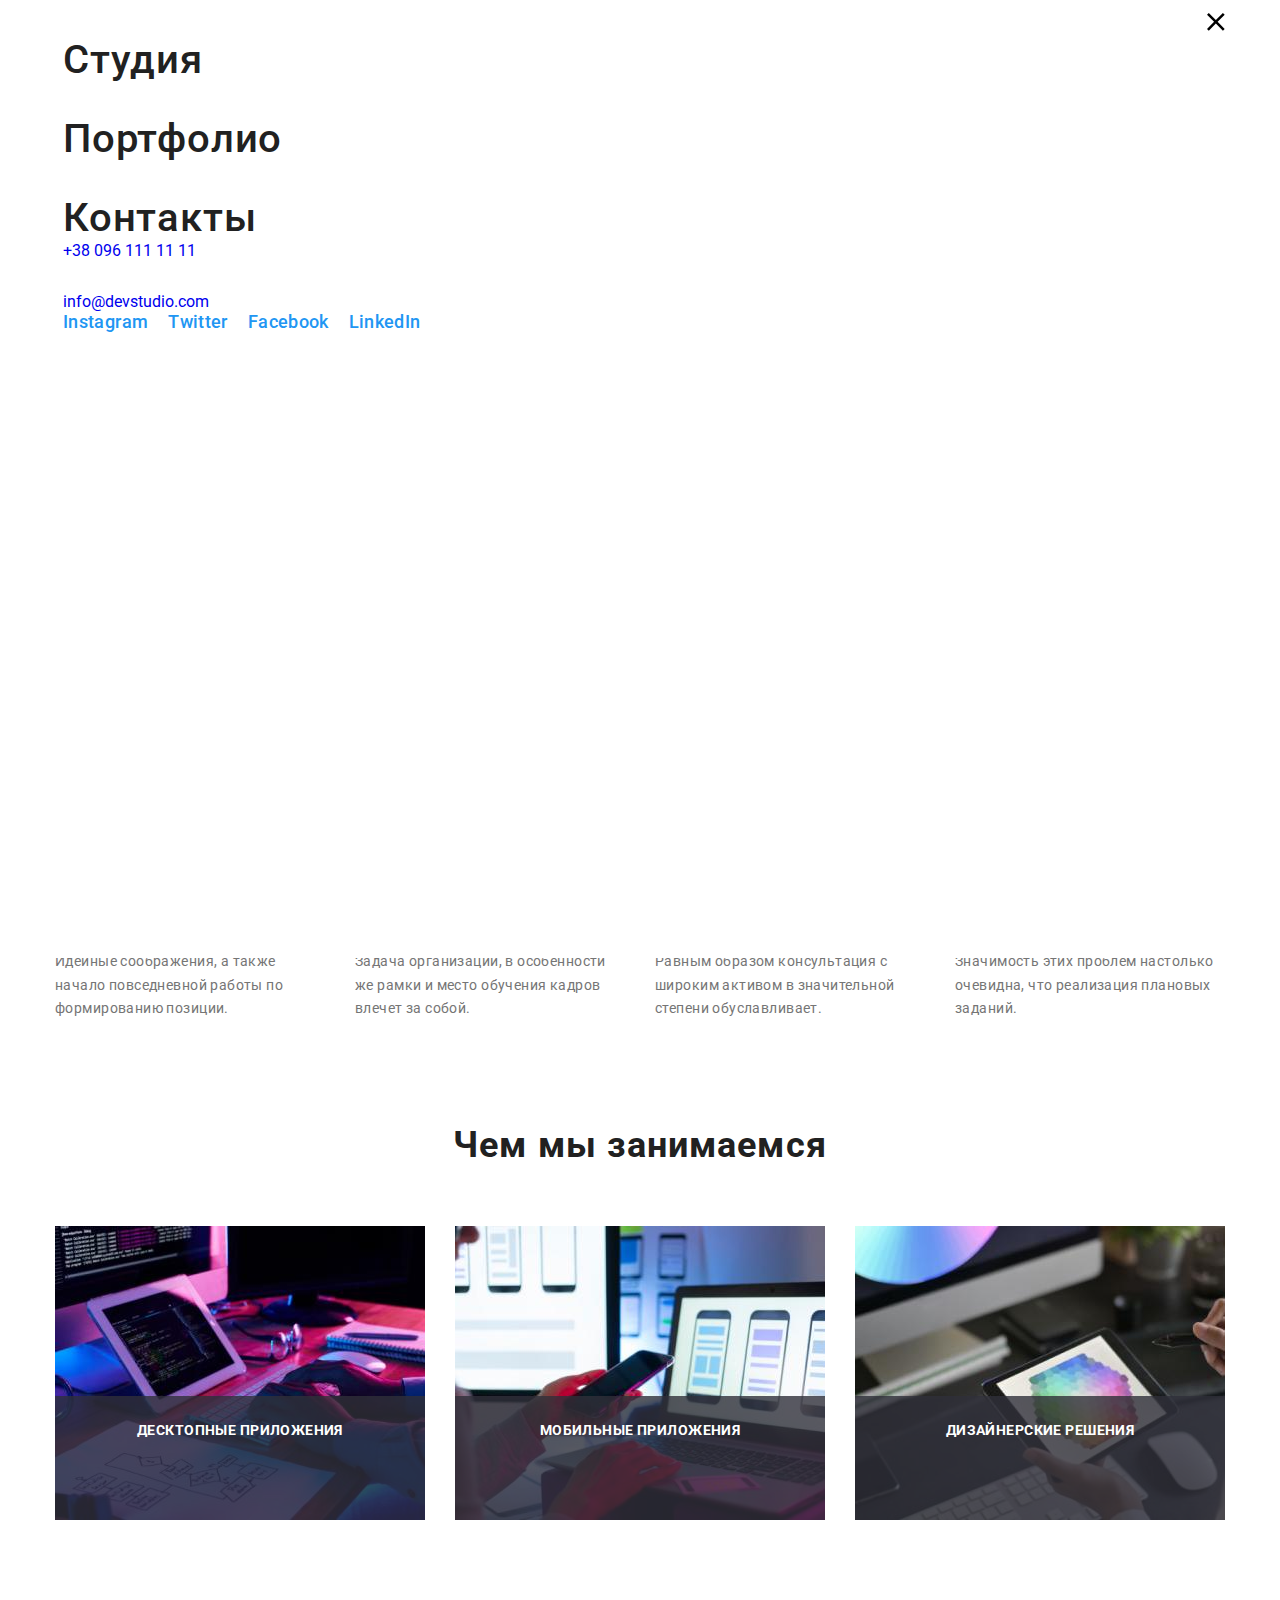
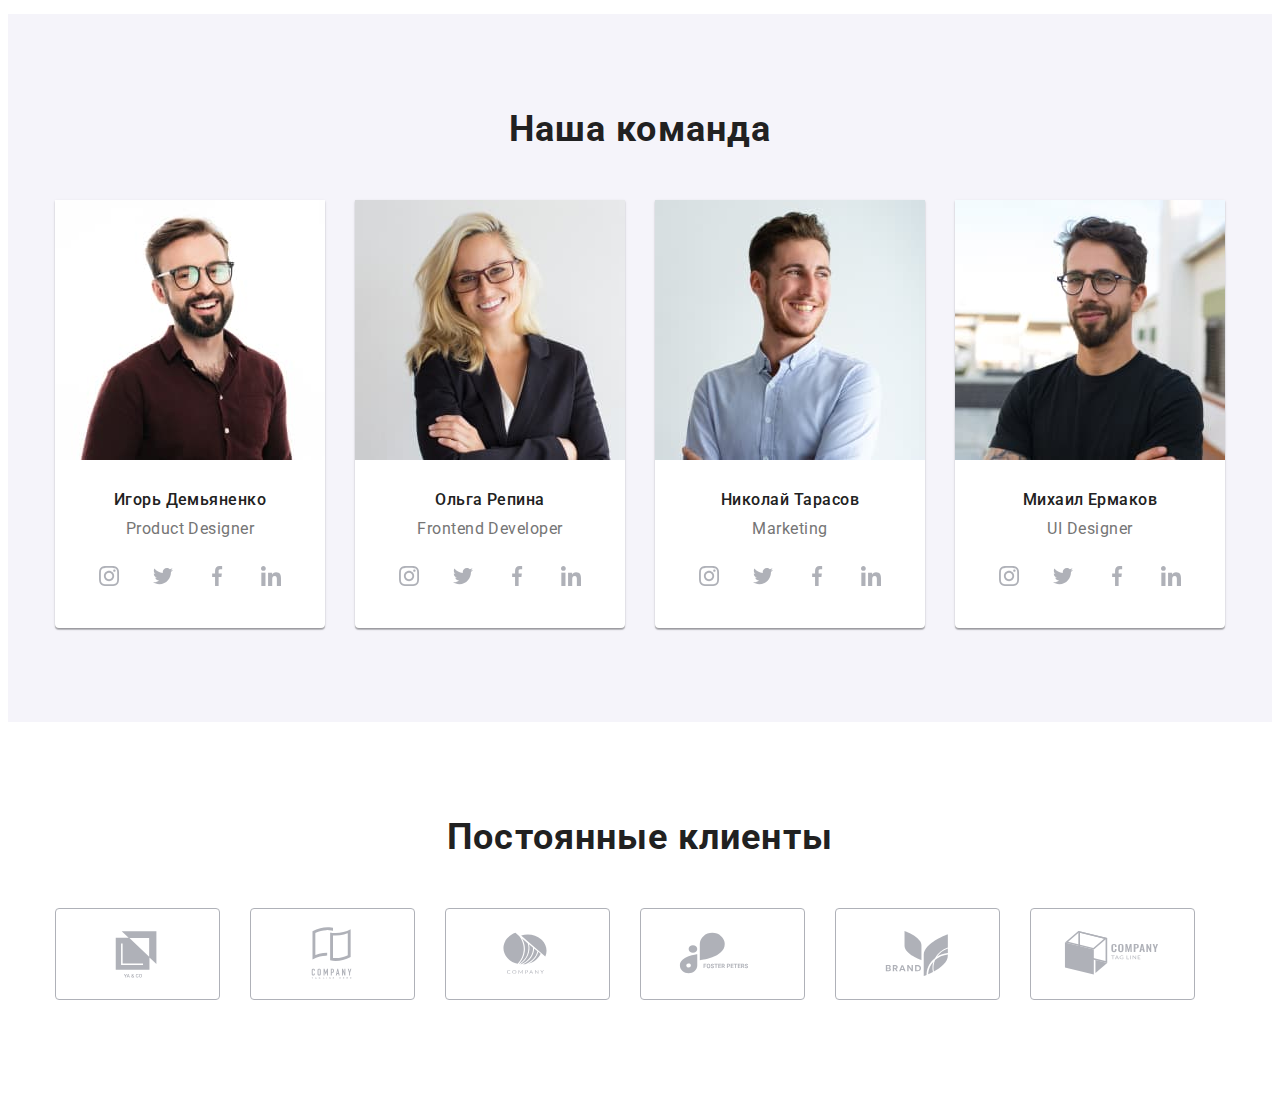
==== commit 0491f2f1: "mob-menu started" ====
--- a/index.html
+++ b/index.html
@@ -17,7 +17,7 @@
 </head>
 
 <body>
-  <!-- <header class="header">
+  <header class="header">
     <div class="container header-container">
       <a class="header-logo" href="./index.html">
         <span class="header-logo__web" lang="en">Web</span><span class="header-logo__studio" lang="en">Studio</span>
@@ -53,8 +53,59 @@
           </a>
         </li>
       </ul>
+      <button type="button" class="menu-btn">
+        <svg class="menu-btn-open" width="24" height="24">
+          <use href="./images/icons.svg#icon-menu">
+          </use>
+        </svg>
+      </button>
     </div>
-  </header> -->
+
+    <div class="mob-menu">
+      <div class="container">
+        <button class="menu-close-btn">
+          <svg class="menu-btn-close" width="18" height="18">
+            <use href="./images/icons.svg#icon-close-menu">
+            </use>
+          </svg>
+        </button>
+        <ul class="mob-menu-list list">
+          <li class="mob-menu-list__item">
+            <a href="./index.html" class="mob-menu-list__link link current">Студия</a>
+          </li>
+          <li class="mob-menu-list__item">
+            <a href="./portfolio.html" class="mob-menu-list__link link">Портфолио</a>
+          </li>
+          <li class="mob-menu-list__item">
+            <a href="" class="mob-menu-list__link link">Контакты</a>
+          </li>
+        </ul>
+        <ul class="mob-menu-contacts list">
+          <li class="mob-menu-contacts__item">
+            <a href="tel:+380961111111" class="mob-menu-contacts__link link">+38 096 111 11 11
+            </a>
+          </li>
+          <li class="mob-menu-contacts__item">
+            <a href="mailto:info@devstudio.com" class="mob-menu-contacts__link link">info@devstudio.com</a>
+          </li>
+        </ul>
+        <ul class="mob-social-list list">
+          <li class="mob-social-list__item">
+            <a href="" class="mob-social-list__link link">Instagram</a>
+          </li>
+          <li class="mob-social-list__item">
+            <a href="" class="mob-social-list__link link">Twitter</a>
+          </li>
+          <li class="mob-social-list__item">
+            <a href="" class="mob-social-list__link link">Facebook</a>
+          </li>
+          <li class="mob-social-list__item">
+            <a href="" class="mob-social-list__link link">LinkedIn</a>
+          </li>
+        </ul>
+      </div>
+    </div>
+  </header>
 
   <main>
     <section class="hero">
@@ -159,21 +210,16 @@
             <picture>
               <source srcset="
               ./images/our-team/our-team-desk-1-1x.jpg 1x,
-              ./images/our-team/our-team-desk-1-2x.jpg 2x"
-              media="(min-width:1200px)">
+              ./images/our-team/our-team-desk-1-2x.jpg 2x" media="(min-width:1200px)">
               <source srcset="
               ./images/our-team/our-team-tab-1-1x.jpg 1x,
-              ./images/our-team/our-team-tab-1-2x.jpg 2x"
-              media="(min-width:768px)">
+              ./images/our-team/our-team-tab-1-2x.jpg 2x" media="(min-width:768px)">
               <source srcset="
               ./images/our-team/our-team-mob-1-1x.jpg 1x,
-              ./images/our-team/our-team-mob-1-2x.jpg 2x"
-              media="(min-width:320px)">
-              <img          
-            src="./images/our-team/our-team-1.jpg" 
-            alt="дизайнер Игорь Демьяненко"/>
+              ./images/our-team/our-team-mob-1-2x.jpg 2x" media="(min-width:320px)">
+              <img src="./images/our-team/our-team-1.jpg" alt="дизайнер Игорь Демьяненко" />
             </picture>
-            
+
             <div class="our-team__item-content">
               <h3 class="our-team__subtitle">Игорь Демьяненко</h3>
               <p class="our-team__text" lang="en">Product Designer</p>
@@ -217,20 +263,16 @@
             <picture>
               <source srcset="
               ./images/our-team/our-team-desk-2-1x.jpg 1x,
-              ./images/our-team/our-team-desk-2-2x.jpg 2x"
-              media="(min-width:1200px)">
+              ./images/our-team/our-team-desk-2-2x.jpg 2x" media="(min-width:1200px)">
               <source srcset="
               ./images/our-team/our-team-tab-2-1x.jpg 1x,
-              ./images/our-team/our-team-tab-2-2x.jpg 2x"
-              media="(min-width:768px)">
+              ./images/our-team/our-team-tab-2-2x.jpg 2x" media="(min-width:768px)">
               <source srcset="
               ./images/our-team/our-team-mob-2-1x.jpg 1x,
-              ./images/our-team/our-team-mob-2-2x.jpg 2x"
-              media="(min-width:320px)">
-              <img src="./images/our-team/our-team-2.jpg"
-              alt="девелопер Ольга Репина"/>
+              ./images/our-team/our-team-mob-2-2x.jpg 2x" media="(min-width:320px)">
+              <img src="./images/our-team/our-team-2.jpg" alt="девелопер Ольга Репина" />
             </picture>
-           
+
             <div class="our-team__item-content">
               <h3 class="our-team__subtitle">Ольга Репина</h3>
               <p class="our-team__text" lang="en">Frontend Developer</p>
@@ -274,20 +316,16 @@
             <picture>
               <source srcset="
               ./images/our-team/our-team-desk-3-1x.jpg 1x,
-              ./images/our-team/our-team-desk-3-2x.jpg 2x"
-              media="(min-width:1200px)">
+              ./images/our-team/our-team-desk-3-2x.jpg 2x" media="(min-width:1200px)">
               <source srcset="
               ./images/our-team/our-team-tab-3-1x.jpg 1x,
-              ./images/our-team/our-team-tab-3-2x.jpg 2x"
-              media="(min-width:768px)">
+              ./images/our-team/our-team-tab-3-2x.jpg 2x" media="(min-width:768px)">
               <source srcset="
               ./images/our-team/our-team-mob-3-1x.jpg 1x,
-              ./images/our-team/our-team-mob-3-2x.jpg 2x"
-              media="(min-width:320px)">
-              <img src="./images/our-team/our-team-3.jpg" 
-              alt="маркетинг Николай Тарасов"/>
+              ./images/our-team/our-team-mob-3-2x.jpg 2x" media="(min-width:320px)">
+              <img src="./images/our-team/our-team-3.jpg" alt="маркетинг Николай Тарасов" />
             </picture>
-            
+
             <div class="our-team__item-content">
               <h3 class="our-team__subtitle">Николай Тарасов</h3>
               <p class="our-team__text" lang="en">Marketing</p>
@@ -331,20 +369,16 @@
             <picture>
               <source srcset="
               ./images/our-team/our-team-desk-4-1x.jpg 1x,
-              ./images/our-team/our-team-desk-4-2x.jpg 2x"
-              media="(min-width:1200px)">
+              ./images/our-team/our-team-desk-4-2x.jpg 2x" media="(min-width:1200px)">
               <source srcset="
               ./images/our-team/our-team-tab-4-1x.jpg 1x,
-              ./images/our-team/our-team-tab-4-2x.jpg 2x"
-              media="(min-width:768px)">
+              ./images/our-team/our-team-tab-4-2x.jpg 2x" media="(min-width:768px)">
               <source srcset="
               ./images/our-team/our-team-mob-4-1x.jpg 1x,
-              ./images/our-team/our-team-mob-4-2x.jpg 2x"
-              media="(min-width:320px)">
-              <img src="./images/our-team/our-team-4.jpg" 
-              alt="дизайнер Михаил Ермаков"/>
+              ./images/our-team/our-team-mob-4-2x.jpg 2x" media="(min-width:320px)">
+              <img src="./images/our-team/our-team-4.jpg" alt="дизайнер Михаил Ермаков" />
             </picture>
-            
+
             <div class="our-team__item-content">
               <h3 class="our-team__subtitle">Михаил Ермаков</h3>
               <p class="our-team__text" lang="en">UI Designer</p>
@@ -388,7 +422,7 @@
       </div>
     </section>
 
-    
+
     <section class="clients">
       <div class="container">
         <h2 class="clients__title">Постоянные клиенты</h2>
@@ -563,7 +597,8 @@
       </div>
       <div class="modal-form__info">
         <label for="user-comment" class="modal-form__text">Комментарий</label>
-        <textarea name="user-comment" id="user-comment" class="modal-form__comment" placeholder="Введите текст"></textarea>
+        <textarea name="user-comment" id="user-comment" class="modal-form__comment"
+          placeholder="Введите текст"></textarea>
       </div>
 
       <div class="modal-form-agreement">
--- a/css/main.min.css
+++ b/css/main.min.css
@@ -1,2 +1,2 @@
-:root{--logo-color: #ffffff;--main-title-color: #ffffff;--second-title-color: #212121;--first-text-color: #757575;--second-text-color: #212121;--third-text-color: #ffffff;--fourth-text-color: rgba(255, 255, 255, 0.6);--button-color: #ffffff;--header-main-text-color: #000000;--header-second-text-color: #757575;--accent-color: #2196f3;--background-block-color: #2f303a;--background-block-secondary-color: #f5f4fa;--background-color-third-color: #ffffff}p,h1,h2,h3,h4,h5,h6{margin:0 auto}ul{margin:0;padding:0}img{display:block;max-width:100%;height:auto}.visually-hidden{position:absolute;white-space:nowrap;width:1px;height:1px;overflow:hidden;border:0;padding:0;clip:rect(0 0 0 0);clip-path:inset(50%);margin:-1px}body{font-family:"Roboto", sans-serif;color:var(--main-title-color)}.list{list-style:none}.link{text-decoration:none}.container{width:100%;box-sizing:border-box;padding-left:15px;padding-right:15px;margin:0 auto}@media screen and (min-width: 480px){.container{width:480px}}@media screen and (min-width: 768px){.container{width:768px}}@media screen and (min-width: 1200px){.container{width:1200px}}.backdrop{position:fixed;top:0;left:0;width:100vw;height:100vh;background-color:rgba(0,0,0,0.2);opacity:1;transition:opacity 250ms cubic-bezier(0.4, 0, 0.2, 1),visibility 250ms cubic-bezier(0.4, 0, 0.2, 1)}.is-hidden{visibility:hidden;opacity:0;pointer-events:none}.modal{position:absolute;padding:40px;top:50%;left:50%;width:528px;min-height:581px;background-color:#ffffff;border-radius:4px;transform:translate(-50%, -50%) scale(1);transition:transform 250ms cubic-bezier(0.4, 0, 0.2, 1),visibility 250ms cubic-bezier(0.4, 0, 0.2, 1)}.is-hidden .modal{transform:translate(-50%, -50%) scale(0.5)}.modal-close{position:absolute;top:10px;right:10px;width:30px;height:30px;cursor:pointer;background-color:transparent;border:1px solid rgba(0,0,0,0.1);border-radius:50px;display:flex;align-items:center;justify-content:center;transition:border-color 250ms cubic-bezier(0.4, 0, 0.2, 1)}.modal-close:focus,.modal-close:hover{border-color:var(--accent-color)}.icon-close{transition:fill 250ms cubic-bezier(0.4, 0, 0.2, 1)}.modal-close:focus .icon-close,.modal-close:hover .icon-close{fill:var(--accent-color)}.modal__title{margin-bottom:12px;font-weight:700;font-size:20px;line-height:1.15;letter-spacing:.03em;text-align:center;color:var(--second-text-color)}.modal-form__info{margin-bottom:10px}.modal-personalization__wrap{position:relative}.modal-personalization__icon{position:absolute;top:50%;left:12px;transform:translateY(-50%);transition:fill 250ms cubic-bezier(0.4, 0, 0.2, 1)}.modal-personalization__input{padding-left:42px;padding-right:12px;font-size:12px;line-height:1.17;letter-spacing:0.01em;color:var(--header-second-text-color);width:100%;height:40px;border:1px solid rgba(33,33,33,0.2);border-radius:4px;background-color:transparent;outline:transparent;transition:border-color 250ms cubic-bezier(0.4, 0, 0.2, 1)}.modal-personalization__input:focus{border-color:var(--accent-color)}.modal-personalization__input:focus+.modal-personalization__icon{fill:var(--accent-color)}.modal-form__text{display:block;margin-bottom:4px;font-size:12px;line-height:1.17;letter-spacing:0.01em;color:var(--header-second-text-color)}.modal-form__comment{padding-left:16px;padding-right:16px;padding-top:12px;padding-bottom:12px;margin-bottom:20px;width:100%;height:120px;border:1px solid rgba(33,33,33,0.2);border-radius:4px;background-color:transparent;outline:transparent;resize:none}.modal-form__comment::placeholder{font-size:12px;line-height:1.17;letter-spacing:0.01em;color:rgba(117,117,117,0.5)}.modal-button{display:block;margin:0 auto;font-family:inherit;font-weight:700;font-size:16px;line-height:1.87;align-items:center;text-align:center;justify-content:center;letter-spacing:0.06em;width:200px;height:50px;cursor:pointer;border-radius:4px;color:var(--button-color);background-color:var(--accent-color);border-color:transparent;outline:transparent;box-shadow:0px 4px 4px rgba(0,0,0,0.25);transition:background-color 250ms cubic-bezier(0.4, 0, 0.2, 1)}.modal-button:focus{background-color:#188CE8}.modal-form-agreement{margin-bottom:30px}.agreement-text{display:flex;align-items:center;justify-content:center;font-size:14px;line-height:1.71px;letter-spacing:0.03em;color:var(--header-second-text-color)}.agreement-text span{width:16px;height:15px;margin-right:7px;display:flex;align-items:center;justify-content:center;border:2px solid #212121;border-radius:2px}.icon-checkmark{fill:#FFFFFF}.modal-check:checked+.agreement-text span{background-color:var(--accent-color);border:none}.agreemnet-link{color:var(--accent-color);text-decoration:underline;text-decoration-skip-ink:none}.socials{display:flex;justify-content:center}.socials__item{width:44px;height:44px}.socials__item:not(:last-child){margin-right:10px}.socials__link{display:flex;align-items:center;justify-content:center;width:100%;height:100%;border-radius:50%;color:#AFB1B8;outline:rgba(0,0,0,0);transition:background-color 250ms cubic-bezier(0.4, 0, 0.2, 1),color 250ms cubic-bezier(0.4, 0, 0.2, 1)}.socials__link:hover,.socials__link:focus{background-color:var(--accent-color)}.socials__link:hover .socials__icon,.socials__link:focus .socials__icon{fill:#FFFFFF}.social--fill-grey{fill:#AFB1B8}.social--fill-white{fill:#ffffff;background-color:rgba(255,255,255,0.1)}.header-container{display:flex;align-items:center}.header{padding-top:24px;padding-bottom:24px;border-bottom:1px solid #ECECEC}.header-list__link{font-weight:500;font-size:14px;line-height:1.14;letter-spacing:.02em;color:var(--header-main-text-color);transition:color 250ms cubic-bezier(0.4, 0, 0.2, 1);position:relative}.header-list__link:hover,.header-list__link:focus{color:var(--accent-color)}.header-nav .link.current{color:var(--accent-color)}.header-nav .link.current::after{content:" ";width:100%;height:4px;border-radius:2px;background-color:var(--accent-color);position:absolute;left:0;bottom:-32px}.header-logo{display:block;margin-right:93px;font-family:Raleway;font-weight:700;font-size:26px;line-height:1.19;letter-spacing:.03em;text-decoration:none}.header-logo__web{color:var(--accent-color)}.header-logo__studio{color:var(--header-main-text-color)}.header-list{display:flex;align-items:center}.header-list__item:not(:last-child){margin-right:50px}.header-contacts{display:flex;margin-left:auto}.header-contacts__link{align-items:center;font-weight:500;font-size:14px;line-height:1.14;letter-spacing:0.02em;color:var(--header-second-text-color);text-decoration:none;transition:color 250ms cubic-bezier(0.4, 0, 0.2, 1)}.header-contacts__link:hover,.header-contacts__link:focus{color:var(--accent-color)}.header-contacts__item:not(:last-child){margin-right:30px}.header-contacts__icon{fill:currentColor;margin-right:10px}.hero__title{margin-bottom:30px;max-width:360px;font-weight:900;font-size:26px;line-height:1.65;letter-spacing:.06em;text-transform:uppercase;color:var(--main-title-color)}@media screen and (min-width: 1200px){.hero__title{font-weight:900;font-size:44px;line-height:1.36;letter-spacing:.06em;max-width:696px}}.hero__button{font-family:inherit;font-weight:700;font-size:16px;line-height:1.87;align-items:center;text-align:center;letter-spacing:0.06em;width:200px;height:50px;cursor:pointer;border-radius:4px;color:var(--button-color);background-color:var(--accent-color)}.hero-container{text-align:center}.hero{padding-top:118px;padding-bottom:118px;background-color:var(--background-block-color);background-image:linear-gradient(to right, rgba(47,48,58,0.4), rgba(47,48,58,0.4)),url(../images/hero/hero-mob-1x.jpg);background-repeat:no-repeat;background-position:center;background-size:cover}@media screen and (min-width: 1200px){.hero{padding-top:200px;padding-bottom:200px}}@media (min-device-pixel-ratio: 2), (min-resolution: 192dpi), (min-resolution: 2dppx){.hero{background-image:linear-gradient(to right, rgba(47,48,58,0.4), rgba(47,48,58,0.4)),url(../images/hero/hero-mob-2x.jpg)}}@media screen and (min-width: 768px){.hero{background-image:linear-gradient(to right, rgba(47,48,58,0.4), rgba(47,48,58,0.4)),url(../images/hero/hero-tab-1x.jpg)}}@media screen and (min-width: 768px) and (min-device-pixel-ratio: 2), screen and (min-width: 768px) and (min-resolution: 192dpi), screen and (min-width: 768px) and (min-resolution: 2dppx){.hero{background-image:linear-gradient(to right, rgba(47,48,58,0.4), rgba(47,48,58,0.4)),url(../images/hero/hero-tab-2x.jpg)}}@media screen and (min-width: 1200px){.hero{background-image:linear-gradient(to right, rgba(47,48,58,0.4), rgba(47,48,58,0.4)),url(../images/hero/hero-desk-1x.jpg)}}@media screen and (min-width: 1200px) and (min-device-pixel-ratio: 2), screen and (min-width: 1200px) and (min-resolution: 192dpi), screen and (min-width: 1200px) and (min-resolution: 2dppx){.hero{background-image:linear-gradient(to right, rgba(47,48,58,0.4), rgba(47,48,58,0.4)),url(../images/hero/hero-desk-2x.jpg)}}.features__title{margin-bottom:10px;text-align:center;font-weight:700;font-size:14px;line-height:1.14;letter-spacing:.03em;text-transform:uppercase;color:var(--second-title-color)}@media screen and (min-width: 768px){.features__title{text-align:left}}.features__text{font-size:14px;line-height:1.71;letter-spacing:0.03em;color:var(--first-text-color)}@media screen and (min-width: 768px){.features__list{display:flex;flex-wrap:wrap;margin-left:-30px}}@media screen and (min-width: 1200px){.features__list{display:flex;flex-wrap:wrap;margin-left:-30px}}.features__item{margin-bottom:30px}.features__item:last-child{margin-bottom:0}@media screen and (min-width: 768px){.features__item{width:calc(100% / 2 - 30px);margin-left:30px}.features__item:nth-last-child(-n+2){margin-bottom:0}}@media screen and (min-width: 1200px){.features__item{width:calc(100% / 4 - 30px);margin-left:30px;margin-bottom:0px}}.features{padding-top:60px;padding-bottom:60px}@media screen and (min-width: 1200px){.features{padding-top:94px;padding-bottom:94px}}.features__picture{display:flex;margin-bottom:30px;align-items:center;justify-content:center;width:100%;height:120px;background-color:#F5F4FA;border-radius:4px}.about-us__title{margin-bottom:50px;font-weight:700;font-size:36px;line-height:1.67;letter-spacing:.03em;text-align:center;color:var(--second-title-color)}.about-us{padding-bottom:94px}@media screen and (max-width: 1199px){.about-us{display:none}}.about-us__list{display:flex}.about-us__item:not(:last-child){margin-right:30px}.about-us__item-wrap{position:relative}.about-us__item-text{position:absolute;left:0;bottom:0;font-weight:700;font-size:14px;line-height:1.14;letter-spacing:.03em;text-transform:uppercase;padding-top:27px;padding-bottom:27px;text-align:center;width:370px;height:70px;color:#FFFFFF;background-color:rgba(47,48,58,0.8)}.our-team__title{margin-bottom:30px;font-weight:700;font-size:28px;line-height:1.17;letter-spacing:.03em;text-align:center;color:var(--second-title-color)}@media screen and (min-width: 1200px){.our-team__title{margin-bottom:50px;font-weight:700;font-size:36px;line-height:1.17;letter-spacing:.03em}}.our-team__subtitle{margin-bottom:10px;font-weight:500;font-size:16px;line-height:1.19;letter-spacing:.03em;text-align:center;color:var(--second-text-color)}.our-team__text{margin-bottom:16px;font-size:16px;line-height:1.19;text-align:center;letter-spacing:0.03em;color:var(--first-text-color)}.our-team{padding-top:60px;padding-bottom:60px;background-color:var(--background-block-secondary-color)}@media screen and (min-width: 1200px){.our-team{padding-top:94px;padding-bottom:94px}}@media screen and (min-width: 768px){.our-team__list{display:flex;flex-wrap:wrap;margin-left:-30px}}@media screen and (min-width: 1200px){.our-team__list{display:flex;flex-wrap:wrap;margin-left:-30px}}.our-team__item{width:100%;margin-bottom:30px;background-color:#FFFFFF;border-bottom-left-radius:4px;border-bottom-right-radius:4px;box-shadow:0px 1px 3px rgba(0,0,0,0.12),0px 1px 1px rgba(0,0,0,0.14),0px 2px 1px rgba(0,0,0,0.2);border-radius:0px 0px 4px 4px}.our-team__item:last-child{margin-bottom:0}@media screen and (min-width: 768px){.our-team__item{width:calc(100% / 2 - 30px);margin-left:30px}.our-team__item:nth-last-child(-n+2){margin-bottom:0}}@media screen and (min-width: 1200px){.our-team__item{width:calc(100% / 4 - 30px);margin-left:30px;margin-bottom:0px}}.our-team__item-content{padding-top:30px;padding-bottom:30px}.clients{padding-top:94px;padding-bottom:94px}.clients__title{margin-bottom:30px;font-weight:700;font-size:28px;line-height:1.17;letter-spacing:.03em;text-align:center;color:var(--second-title-color)}@media screen and (min-width: 1200px){.clients__title{margin-bottom:50px;font-weight:700;font-size:36px;line-height:1.17;letter-spacing:.03em}}.clients-list{display:flex;flex-basis:170px}.clients-list__item{width:100%;height:92px}.clients-list__item:not(:last-child){margin-right:30px}.clients-list__link{border:1px solid #AFB1B8;box-sizing:border-box;border-radius:4px;width:100%;height:100%;display:flex;align-items:center;justify-content:center;color:#AFB1B8;outline:transparent;transition:border-color 250ms cubic-bezier(0.4, 0, 0.2, 1),color 250ms cubic-bezier(0.4, 0, 0.2, 1)}.clients-list__link:hover,.clients-list__link:focus{color:var(--accent-color);border-color:var(--accent-color)}.clients-list__icon{fill:currentColor}.footer-address__tel,.footer-address__mail{font-size:14px;line-height:1.71;letter-spacing:0.03em;color:var(--fourth-text-color);transition:color 250ms cubic-bezier(0.4, 0, 0.2, 1)}.footer-address__tel:hover,.footer-address__mail:hover,.footer-address__tel:focus,.footer-address__mail:focus{color:var(--accent-color)}.footer-address__map{font-size:14px;line-height:1.71;letter-spacing:0.03em;color:var(--third-text-color);transition:color 250ms cubic-bezier(0.4, 0, 0.2, 1)}.footer-address__map:hover,.footer-address__map:focus{color:var(--accent-color)}.footer-address{font-style:normal}.footer-address__item:not(:last-child){margin-bottom:9px}.footer-logo{display:block;margin-bottom:20px;font-family:Raleway;font-weight:700;font-size:26px;line-height:1.19;letter-spacing:.03em;text-decoration:none}.footer-logo__web{color:var(--accent-color)}.footer-logo__studio{color:var(--logo-color)}.footer{background-color:var(--background-block-color)}.footer-contact-info{padding-top:60px;padding-bottom:60px;margin-right:70px;width:231px}.footer-container{display:flex}.footer-social__join-text{margin-bottom:20px;font-weight:700;font-size:14px;line-height:1.14;letter-spacing:.03em;text-transform:uppercase;text-align:left;justify-content:center}.footer-mailing__title{margin-bottom:20px;font-weight:700;font-size:14px;line-height:1.14;letter-spacing:.03em;text-transform:uppercase;text-align:left;justify-content:center}.footer-social{padding-top:72px;padding-bottom:100px;margin-right:93px}.footer-mailing{padding-top:72px;padding-bottom:94px}.mailing-form__input{font-size:16px;line-height:1.25;letter-spacing:0.03em;color:rgba(255,255,255,0.6);width:358px;height:50px;background-color:transparent;border:1px solid rgba(255,255,255,0.3);border-radius:4px;margin-right:12px;padding-left:16px;padding-top:15px;padding-bottom:15px;outline:transparent}.mailing-form__input::placeholder{font-size:16px;line-height:1.25;letter-spacing:0.03em;color:rgba(255,255,255,0.6)}.mailing-form__button{display:flex;margin:0 auto;font-family:inherit;font-weight:700;font-size:16px;line-height:1.87;align-items:center;justify-content:center;letter-spacing:0.06em;width:200px;height:50px;cursor:pointer;border-radius:4px;color:var(--button-color);background-color:var(--accent-color);border-color:transparent;outline:transparent}.mailing-form__wrap{display:flex}.mailing-form__icon{margin-left:10px}.filter{padding-top:94px;padding-bottom:94px}.filter-list{display:flex;margin-bottom:50px;justify-content:center}.filter-list__item:not(:last-child){margin-right:8px}.filter-examples{display:flex;flex-wrap:wrap}.filter-examples__item{margin-right:30px;margin-bottom:30px;width:370px;border:1px solid #EEEEEE}.filter-examples__item:hover,.filter-examples__item:focus{box-shadow:0px 1px 1px rgba(0,0,0,0.12),0px 4px 4px rgba(0,0,0,0.06),1px 4px 6px rgba(0,0,0,0.16)}.filter-examples__item:nth-child(3n){margin-right:0}.filter-examples__item:nth-last-child(-n+3){margin-bottom:0}.filter-list__button{padding:6px 22px;font-family:inherit;font-weight:500;font-size:16px;line-height:1.63;letter-spacing:0.03em;text-align:center;cursor:pointer;border-radius:4px;color:var(--second-title-color);border-color:transparent;background-color:var(--background-block-secondary-color);transition:color 250ms cubic-bezier(0.4, 0, 0.2, 1),box-shadow 250ms cubic-bezier(0.4, 0, 0.2, 1),background-color 250ms cubic-bezier(0.4, 0, 0.2, 1)}.filter-list__button:hover,.filter-list__button:focus{background-color:var(--accent-color);color:var(--button-color);box-shadow:0px 3px 1px rgba(0,0,0,0.1),0px 1px 2px rgba(0,0,0,0.08),0px 2px 2px rgba(0,0,0,0.12)}.filter-examples__title{margin-bottom:4px;font-weight:700;font-size:18px;line-height:2;letter-spacing:.06em;text-align:left;color:var(--second-title-color);background-color:var(--background-color-third-color)}.filter-examples__text{font-size:16px;line-height:1.88;text-align:left;letter-spacing:0.03em;color:var(--first-text-color);background-color:var(--background-color-third-color)}.filter-examples__main-text{padding:20px 24px}.filter-examples__item-wrap{position:relative;overflow:hidden}.filter-examples__description-text{position:absolute;top:0;left:0;padding:63px 24px;height:100%;font-size:18px;line-height:1.56;letter-spacing:0.03em;color:#ffffff;background-color:rgba(33,150,243,0.9);transform:translateY(100%);transition:transform 250ms cubic-bezier(0.4, 0, 0.2, 1)}.filter-examples-item:hover .filter-examples__description-text{transform:translateY(0)}
+:root{--logo-color: #ffffff;--main-title-color: #ffffff;--second-title-color: #212121;--first-text-color: #757575;--second-text-color: #212121;--third-text-color: #ffffff;--fourth-text-color: rgba(255, 255, 255, 0.6);--button-color: #ffffff;--header-main-text-color: #000000;--header-second-text-color: #757575;--accent-color: #2196f3;--background-block-color: #2f303a;--background-block-secondary-color: #f5f4fa;--background-color-third-color: #ffffff}p,h1,h2,h3,h4,h5,h6{margin:0 auto}ul{margin:0;padding:0}img{display:block;max-width:100%;height:auto}.visually-hidden{position:absolute;white-space:nowrap;width:1px;height:1px;overflow:hidden;border:0;padding:0;clip:rect(0 0 0 0);clip-path:inset(50%);margin:-1px}body{font-family:"Roboto", sans-serif;color:var(--main-title-color)}.list{list-style:none}.link{text-decoration:none}.container{width:100%;box-sizing:border-box;padding-left:15px;padding-right:15px;margin:0 auto}@media screen and (min-width: 480px){.container{width:480px}}@media screen and (min-width: 768px){.container{width:768px}}@media screen and (min-width: 1200px){.container{width:1200px}}.backdrop{position:fixed;top:0;left:0;width:100vw;height:100vh;background-color:rgba(0,0,0,0.2);opacity:1;transition:opacity 250ms cubic-bezier(0.4, 0, 0.2, 1),visibility 250ms cubic-bezier(0.4, 0, 0.2, 1)}.is-hidden{visibility:hidden;opacity:0;pointer-events:none}.modal{position:absolute;padding:40px;top:50%;left:50%;width:528px;min-height:581px;background-color:#ffffff;border-radius:4px;transform:translate(-50%, -50%) scale(1);transition:transform 250ms cubic-bezier(0.4, 0, 0.2, 1),visibility 250ms cubic-bezier(0.4, 0, 0.2, 1)}.is-hidden .modal{transform:translate(-50%, -50%) scale(0.5)}.modal-close{position:absolute;top:10px;right:10px;width:30px;height:30px;cursor:pointer;background-color:transparent;border:1px solid rgba(0,0,0,0.1);border-radius:50px;display:flex;align-items:center;justify-content:center;transition:border-color 250ms cubic-bezier(0.4, 0, 0.2, 1)}.modal-close:focus,.modal-close:hover{border-color:var(--accent-color)}.icon-close{transition:fill 250ms cubic-bezier(0.4, 0, 0.2, 1)}.modal-close:focus .icon-close,.modal-close:hover .icon-close{fill:var(--accent-color)}.modal__title{margin-bottom:12px;font-weight:700;font-size:20px;line-height:1.15;letter-spacing:.03em;text-align:center;color:var(--second-text-color)}.modal-form__info{margin-bottom:10px}.modal-personalization__wrap{position:relative}.modal-personalization__icon{position:absolute;top:50%;left:12px;transform:translateY(-50%);transition:fill 250ms cubic-bezier(0.4, 0, 0.2, 1)}.modal-personalization__input{padding-left:42px;padding-right:12px;font-size:12px;line-height:1.17;letter-spacing:0.01em;color:var(--header-second-text-color);width:100%;height:40px;border:1px solid rgba(33,33,33,0.2);border-radius:4px;background-color:transparent;outline:transparent;transition:border-color 250ms cubic-bezier(0.4, 0, 0.2, 1)}.modal-personalization__input:focus{border-color:var(--accent-color)}.modal-personalization__input:focus+.modal-personalization__icon{fill:var(--accent-color)}.modal-form__text{display:block;margin-bottom:4px;font-size:12px;line-height:1.17;letter-spacing:0.01em;color:var(--header-second-text-color)}.modal-form__comment{padding-left:16px;padding-right:16px;padding-top:12px;padding-bottom:12px;margin-bottom:20px;width:100%;height:120px;border:1px solid rgba(33,33,33,0.2);border-radius:4px;background-color:transparent;outline:transparent;resize:none}.modal-form__comment::placeholder{font-size:12px;line-height:1.17;letter-spacing:0.01em;color:rgba(117,117,117,0.5)}.modal-button{display:block;margin:0 auto;font-family:inherit;font-weight:700;font-size:16px;line-height:1.87;align-items:center;text-align:center;justify-content:center;letter-spacing:0.06em;width:200px;height:50px;cursor:pointer;border-radius:4px;color:var(--button-color);background-color:var(--accent-color);border-color:transparent;outline:transparent;box-shadow:0px 4px 4px rgba(0,0,0,0.25);transition:background-color 250ms cubic-bezier(0.4, 0, 0.2, 1)}.modal-button:focus{background-color:#188CE8}.modal-form-agreement{margin-bottom:30px}.agreement-text{display:flex;align-items:center;justify-content:center;font-size:14px;line-height:1.71px;letter-spacing:0.03em;color:var(--header-second-text-color)}.agreement-text span{width:16px;height:15px;margin-right:7px;display:flex;align-items:center;justify-content:center;border:2px solid #212121;border-radius:2px}.icon-checkmark{fill:#FFFFFF}.modal-check:checked+.agreement-text span{background-color:var(--accent-color);border:none}.agreemnet-link{color:var(--accent-color);text-decoration:underline;text-decoration-skip-ink:none}.socials{display:flex;justify-content:center}.socials__item{width:44px;height:44px}.socials__item:not(:last-child){margin-right:10px}.socials__link{display:flex;align-items:center;justify-content:center;width:100%;height:100%;border-radius:50%;color:#AFB1B8;outline:rgba(0,0,0,0);transition:background-color 250ms cubic-bezier(0.4, 0, 0.2, 1),color 250ms cubic-bezier(0.4, 0, 0.2, 1)}.socials__link:hover,.socials__link:focus{background-color:var(--accent-color)}.socials__link:hover .socials__icon,.socials__link:focus .socials__icon{fill:#FFFFFF}.social--fill-grey{fill:#AFB1B8}.social--fill-white{fill:#ffffff;background-color:rgba(255,255,255,0.1)}.header-container{display:flex;align-items:center}.header{padding-top:16px;padding-bottom:16px;border-bottom:1px solid #ECECEC}.header-list__link{font-weight:500;font-size:14px;line-height:1.14;letter-spacing:.02em;color:var(--header-main-text-color);transition:color 250ms cubic-bezier(0.4, 0, 0.2, 1);position:relative}.header-list__link:hover,.header-list__link:focus{color:var(--accent-color)}.header-nav .link.current{color:var(--accent-color)}.header-nav .link.current::after{content:" ";width:100%;height:4px;border-radius:2px;background-color:var(--accent-color);position:absolute;left:0;bottom:-32px}.header-logo{display:block;margin-right:auto;width:134px;font-family:Raleway;font-weight:700;font-size:24px;line-height:1.17;letter-spacing:.03em;text-decoration:none}@media screen and (min-width: 1200px){.header-logo{font-family:Raleway;font-weight:700;font-size:26px;line-height:1.19;letter-spacing:.03em;text-decoration:none;width:145px;margin-right:93px}}.header-logo__web{color:var(--accent-color)}.header-logo__studio{color:var(--header-main-text-color)}.header-list{display:none;align-items:center}.header-list__item:not(:last-child){margin-right:50px}.header-contacts{margin-left:auto}@media screen and (max-width: 768px){.header-contacts{display:none}}.header-contacts__link{align-items:center;font-weight:500;font-size:14px;line-height:1.14;letter-spacing:0.02em;color:var(--header-second-text-color);text-decoration:none;transition:color 250ms cubic-bezier(0.4, 0, 0.2, 1)}.header-contacts__link:hover,.header-contacts__link:focus{color:var(--accent-color)}.header-contacts__item:not(:last-child){margin-right:30px}.header-contacts__icon{fill:currentColor;margin-right:10px}.menu-btn{background-color:transparent;border-color:transparent;cursor:pointer;margin-left:auto}.mob-menu{position:fixed;background-color:#fff;width:100vw;height:100vh;top:0;z-index:5;padding-top:10px;padding-bottom:48px}.menu-close-btn{display:block;margin-left:auto;background-color:transparent;border-color:transparent;cursor:pointer}.mob-menu-list__item:not(:last-child){margin-bottom:32px}.mob-menu-contacts__item:not(:last-child){margin-bottom:32px}.mob-social-list{display:flex}.mob-social-list__item:not(:last-child){margin-right:20px}.mob-menu-list__link{font-weight:500;font-size:40px;line-height:1.17;letter-spacing:.02em;color:#212121}.mob-social-list__link{font-weight:500;font-size:18px;line-height:1.22;letter-spacing:.02em;color:#2196F3}.hero__title{margin-bottom:30px;max-width:360px;font-weight:900;font-size:26px;line-height:1.65;letter-spacing:.06em;text-transform:uppercase;color:var(--main-title-color)}@media screen and (min-width: 1200px){.hero__title{font-weight:900;font-size:44px;line-height:1.36;letter-spacing:.06em;max-width:696px}}.hero__button{font-family:inherit;font-weight:700;font-size:16px;line-height:1.87;align-items:center;text-align:center;letter-spacing:0.06em;width:200px;height:50px;cursor:pointer;border-radius:4px;color:var(--button-color);background-color:var(--accent-color)}.hero-container{text-align:center}.hero{padding-top:118px;padding-bottom:118px;background-color:var(--background-block-color);background-image:linear-gradient(to right, rgba(47,48,58,0.4), rgba(47,48,58,0.4)),url(../images/hero/hero-mob-1x.jpg);background-repeat:no-repeat;background-position:center;background-size:cover}@media screen and (min-width: 1200px){.hero{padding-top:200px;padding-bottom:200px}}@media (min-device-pixel-ratio: 2), (min-resolution: 192dpi), (min-resolution: 2dppx){.hero{background-image:linear-gradient(to right, rgba(47,48,58,0.4), rgba(47,48,58,0.4)),url(../images/hero/hero-mob-2x.jpg)}}@media screen and (min-width: 768px){.hero{background-image:linear-gradient(to right, rgba(47,48,58,0.4), rgba(47,48,58,0.4)),url(../images/hero/hero-tab-1x.jpg)}}@media screen and (min-width: 768px) and (min-device-pixel-ratio: 2), screen and (min-width: 768px) and (min-resolution: 192dpi), screen and (min-width: 768px) and (min-resolution: 2dppx){.hero{background-image:linear-gradient(to right, rgba(47,48,58,0.4), rgba(47,48,58,0.4)),url(../images/hero/hero-tab-2x.jpg)}}@media screen and (min-width: 1200px){.hero{background-image:linear-gradient(to right, rgba(47,48,58,0.4), rgba(47,48,58,0.4)),url(../images/hero/hero-desk-1x.jpg)}}@media screen and (min-width: 1200px) and (min-device-pixel-ratio: 2), screen and (min-width: 1200px) and (min-resolution: 192dpi), screen and (min-width: 1200px) and (min-resolution: 2dppx){.hero{background-image:linear-gradient(to right, rgba(47,48,58,0.4), rgba(47,48,58,0.4)),url(../images/hero/hero-desk-2x.jpg)}}.features__title{margin-bottom:10px;text-align:center;font-weight:700;font-size:14px;line-height:1.14;letter-spacing:.03em;text-transform:uppercase;color:var(--second-title-color)}@media screen and (min-width: 768px){.features__title{text-align:left}}.features__text{font-size:14px;line-height:1.71;letter-spacing:0.03em;color:var(--first-text-color)}@media screen and (min-width: 768px){.features__list{display:flex;flex-wrap:wrap;margin-left:-30px}}@media screen and (min-width: 1200px){.features__list{display:flex;flex-wrap:wrap;margin-left:-30px}}.features__item{margin-bottom:30px}.features__item:last-child{margin-bottom:0}@media screen and (min-width: 768px){.features__item{width:calc(100% / 2 - 30px);margin-left:30px}.features__item:nth-last-child(-n+2){margin-bottom:0}}@media screen and (min-width: 1200px){.features__item{width:calc(100% / 4 - 30px);margin-left:30px;margin-bottom:0px}}.features{padding-top:60px;padding-bottom:60px}@media screen and (min-width: 1200px){.features{padding-top:94px;padding-bottom:94px}}.features__picture{display:flex;margin-bottom:30px;align-items:center;justify-content:center;width:100%;height:120px;background-color:#F5F4FA;border-radius:4px}.about-us__title{margin-bottom:50px;font-weight:700;font-size:36px;line-height:1.67;letter-spacing:.03em;text-align:center;color:var(--second-title-color)}.about-us{padding-bottom:94px}@media screen and (max-width: 1199px){.about-us{display:none}}.about-us__list{display:flex}.about-us__item:not(:last-child){margin-right:30px}.about-us__item-wrap{position:relative}.about-us__item-text{position:absolute;left:0;bottom:0;font-weight:700;font-size:14px;line-height:1.14;letter-spacing:.03em;text-transform:uppercase;padding-top:27px;padding-bottom:27px;text-align:center;width:370px;height:70px;color:#FFFFFF;background-color:rgba(47,48,58,0.8)}.our-team__title{margin-bottom:30px;font-weight:700;font-size:28px;line-height:1.17;letter-spacing:.03em;text-align:center;color:var(--second-title-color)}@media screen and (min-width: 1200px){.our-team__title{margin-bottom:50px;font-weight:700;font-size:36px;line-height:1.17;letter-spacing:.03em}}.our-team__subtitle{margin-bottom:10px;font-weight:500;font-size:16px;line-height:1.19;letter-spacing:.03em;text-align:center;color:var(--second-text-color)}.our-team__text{margin-bottom:16px;font-size:16px;line-height:1.19;text-align:center;letter-spacing:0.03em;color:var(--first-text-color)}.our-team{padding-top:60px;padding-bottom:60px;background-color:var(--background-block-secondary-color)}@media screen and (min-width: 1200px){.our-team{padding-top:94px;padding-bottom:94px}}@media screen and (min-width: 768px){.our-team__list{display:flex;flex-wrap:wrap;margin-left:-30px}}@media screen and (min-width: 1200px){.our-team__list{display:flex;flex-wrap:wrap;margin-left:-30px}}.our-team__item{width:100%;margin-bottom:30px;background-color:#FFFFFF;border-bottom-left-radius:4px;border-bottom-right-radius:4px;box-shadow:0px 1px 3px rgba(0,0,0,0.12),0px 1px 1px rgba(0,0,0,0.14),0px 2px 1px rgba(0,0,0,0.2);border-radius:0px 0px 4px 4px}.our-team__item:last-child{margin-bottom:0}@media screen and (min-width: 768px){.our-team__item{width:calc(100% / 2 - 30px);margin-left:30px}.our-team__item:nth-last-child(-n+2){margin-bottom:0}}@media screen and (min-width: 1200px){.our-team__item{width:calc(100% / 4 - 30px);margin-left:30px;margin-bottom:0px}}.our-team__item-content{padding-top:30px;padding-bottom:30px}.clients{padding-top:60px;padding-bottom:60px}@media screen and (min-width: 1200px){.clients{padding-top:94px;padding-bottom:94px}}.clients__title{margin-bottom:30px;font-weight:700;font-size:28px;line-height:1.17;letter-spacing:.03em;text-align:center;color:var(--second-title-color)}@media screen and (min-width: 1200px){.clients__title{margin-bottom:50px;font-weight:700;font-size:36px;line-height:1.17;letter-spacing:.03em}}.clients-list{display:flex;flex-wrap:wrap}.clients-list__item{flex-basis:calc(100% / 2 - 30px);height:92px;margin-bottom:30px}.clients-list__item:nth-child(2n+1){margin-right:30px}.clients-list__item:nth-child(n+5){margin-bottom:0}@media screen and (min-width: 768px){.clients-list__item{flex-basis:calc(100% / 3 - 30px);margin-right:30px;margin-bottom:30px}.clients-list__item:nth-child(3n+3){margin-right:0}.clients-list__item:nth-child(n+4){margin-bottom:0}}@media screen and (min-width: 1200px){.clients-list__item{flex-basis:calc(100% / 6 - 30px);margin-bottom:0}.clients-list__item:not(:last-child){margin-right:30px}}.clients-list__link{border:1px solid #AFB1B8;box-sizing:border-box;border-radius:4px;width:100%;height:100%;display:flex;align-items:center;justify-content:center;color:#AFB1B8;outline:transparent;transition:border-color 250ms cubic-bezier(0.4, 0, 0.2, 1),color 250ms cubic-bezier(0.4, 0, 0.2, 1)}.clients-list__link:hover,.clients-list__link:focus{color:var(--accent-color);border-color:var(--accent-color)}.clients-list__icon{fill:currentColor}.footer-address__tel,.footer-address__mail{font-size:14px;line-height:1.71;letter-spacing:0.03em;color:var(--fourth-text-color);transition:color 250ms cubic-bezier(0.4, 0, 0.2, 1)}.footer-address__tel:hover,.footer-address__mail:hover,.footer-address__tel:focus,.footer-address__mail:focus{color:var(--accent-color)}.footer-address__map{font-size:14px;line-height:1.71;letter-spacing:0.03em;color:var(--third-text-color);transition:color 250ms cubic-bezier(0.4, 0, 0.2, 1)}.footer-address__map:hover,.footer-address__map:focus{color:var(--accent-color)}.footer-address{font-style:normal}.footer-address__item:not(:last-child){margin-bottom:9px}.footer-logo{display:block;margin-bottom:20px;font-family:Raleway;font-weight:700;font-size:26px;line-height:1.19;letter-spacing:.03em;text-decoration:none}.footer-logo__web{color:var(--accent-color)}.footer-logo__studio{color:var(--logo-color)}.footer{background-color:var(--background-block-color)}.footer-contact-info{padding-top:60px;padding-bottom:60px;margin-right:70px;width:231px}.footer-container{display:flex}.footer-social__join-text{margin-bottom:20px;font-weight:700;font-size:14px;line-height:1.14;letter-spacing:.03em;text-transform:uppercase;text-align:left;justify-content:center}.footer-mailing__title{margin-bottom:20px;font-weight:700;font-size:14px;line-height:1.14;letter-spacing:.03em;text-transform:uppercase;text-align:left;justify-content:center}.footer-social{padding-top:72px;padding-bottom:100px;margin-right:93px}.footer-mailing{padding-top:72px;padding-bottom:94px}.mailing-form__input{font-size:16px;line-height:1.25;letter-spacing:0.03em;color:rgba(255,255,255,0.6);width:358px;height:50px;background-color:transparent;border:1px solid rgba(255,255,255,0.3);border-radius:4px;margin-right:12px;padding-left:16px;padding-top:15px;padding-bottom:15px;outline:transparent}.mailing-form__input::placeholder{font-size:16px;line-height:1.25;letter-spacing:0.03em;color:rgba(255,255,255,0.6)}.mailing-form__button{display:flex;margin:0 auto;font-family:inherit;font-weight:700;font-size:16px;line-height:1.87;align-items:center;justify-content:center;letter-spacing:0.06em;width:200px;height:50px;cursor:pointer;border-radius:4px;color:var(--button-color);background-color:var(--accent-color);border-color:transparent;outline:transparent}.mailing-form__wrap{display:flex}.mailing-form__icon{margin-left:10px}.filter{padding-top:94px;padding-bottom:94px}.filter-list{display:flex;margin-bottom:50px;justify-content:center}.filter-list__item:not(:last-child){margin-right:8px}.filter-examples{display:flex;flex-wrap:wrap}.filter-examples__item{margin-right:30px;margin-bottom:30px;width:370px;border:1px solid #EEEEEE}.filter-examples__item:hover,.filter-examples__item:focus{box-shadow:0px 1px 1px rgba(0,0,0,0.12),0px 4px 4px rgba(0,0,0,0.06),1px 4px 6px rgba(0,0,0,0.16)}.filter-examples__item:nth-child(3n){margin-right:0}.filter-examples__item:nth-last-child(-n+3){margin-bottom:0}.filter-list__button{padding:6px 22px;font-family:inherit;font-weight:500;font-size:16px;line-height:1.63;letter-spacing:0.03em;text-align:center;cursor:pointer;border-radius:4px;color:var(--second-title-color);border-color:transparent;background-color:var(--background-block-secondary-color);transition:color 250ms cubic-bezier(0.4, 0, 0.2, 1),box-shadow 250ms cubic-bezier(0.4, 0, 0.2, 1),background-color 250ms cubic-bezier(0.4, 0, 0.2, 1)}.filter-list__button:hover,.filter-list__button:focus{background-color:var(--accent-color);color:var(--button-color);box-shadow:0px 3px 1px rgba(0,0,0,0.1),0px 1px 2px rgba(0,0,0,0.08),0px 2px 2px rgba(0,0,0,0.12)}.filter-examples__title{margin-bottom:4px;font-weight:700;font-size:18px;line-height:2;letter-spacing:.06em;text-align:left;color:var(--second-title-color);background-color:var(--background-color-third-color)}.filter-examples__text{font-size:16px;line-height:1.88;text-align:left;letter-spacing:0.03em;color:var(--first-text-color);background-color:var(--background-color-third-color)}.filter-examples__main-text{padding:20px 24px}.filter-examples__item-wrap{position:relative;overflow:hidden}.filter-examples__description-text{position:absolute;top:0;left:0;padding:63px 24px;height:100%;font-size:18px;line-height:1.56;letter-spacing:0.03em;color:#ffffff;background-color:rgba(33,150,243,0.9);transform:translateY(100%);transition:transform 250ms cubic-bezier(0.4, 0, 0.2, 1)}.filter-examples-item:hover .filter-examples__description-text{transform:translateY(0)}
 /*# sourceMappingURL=main.min.css.map */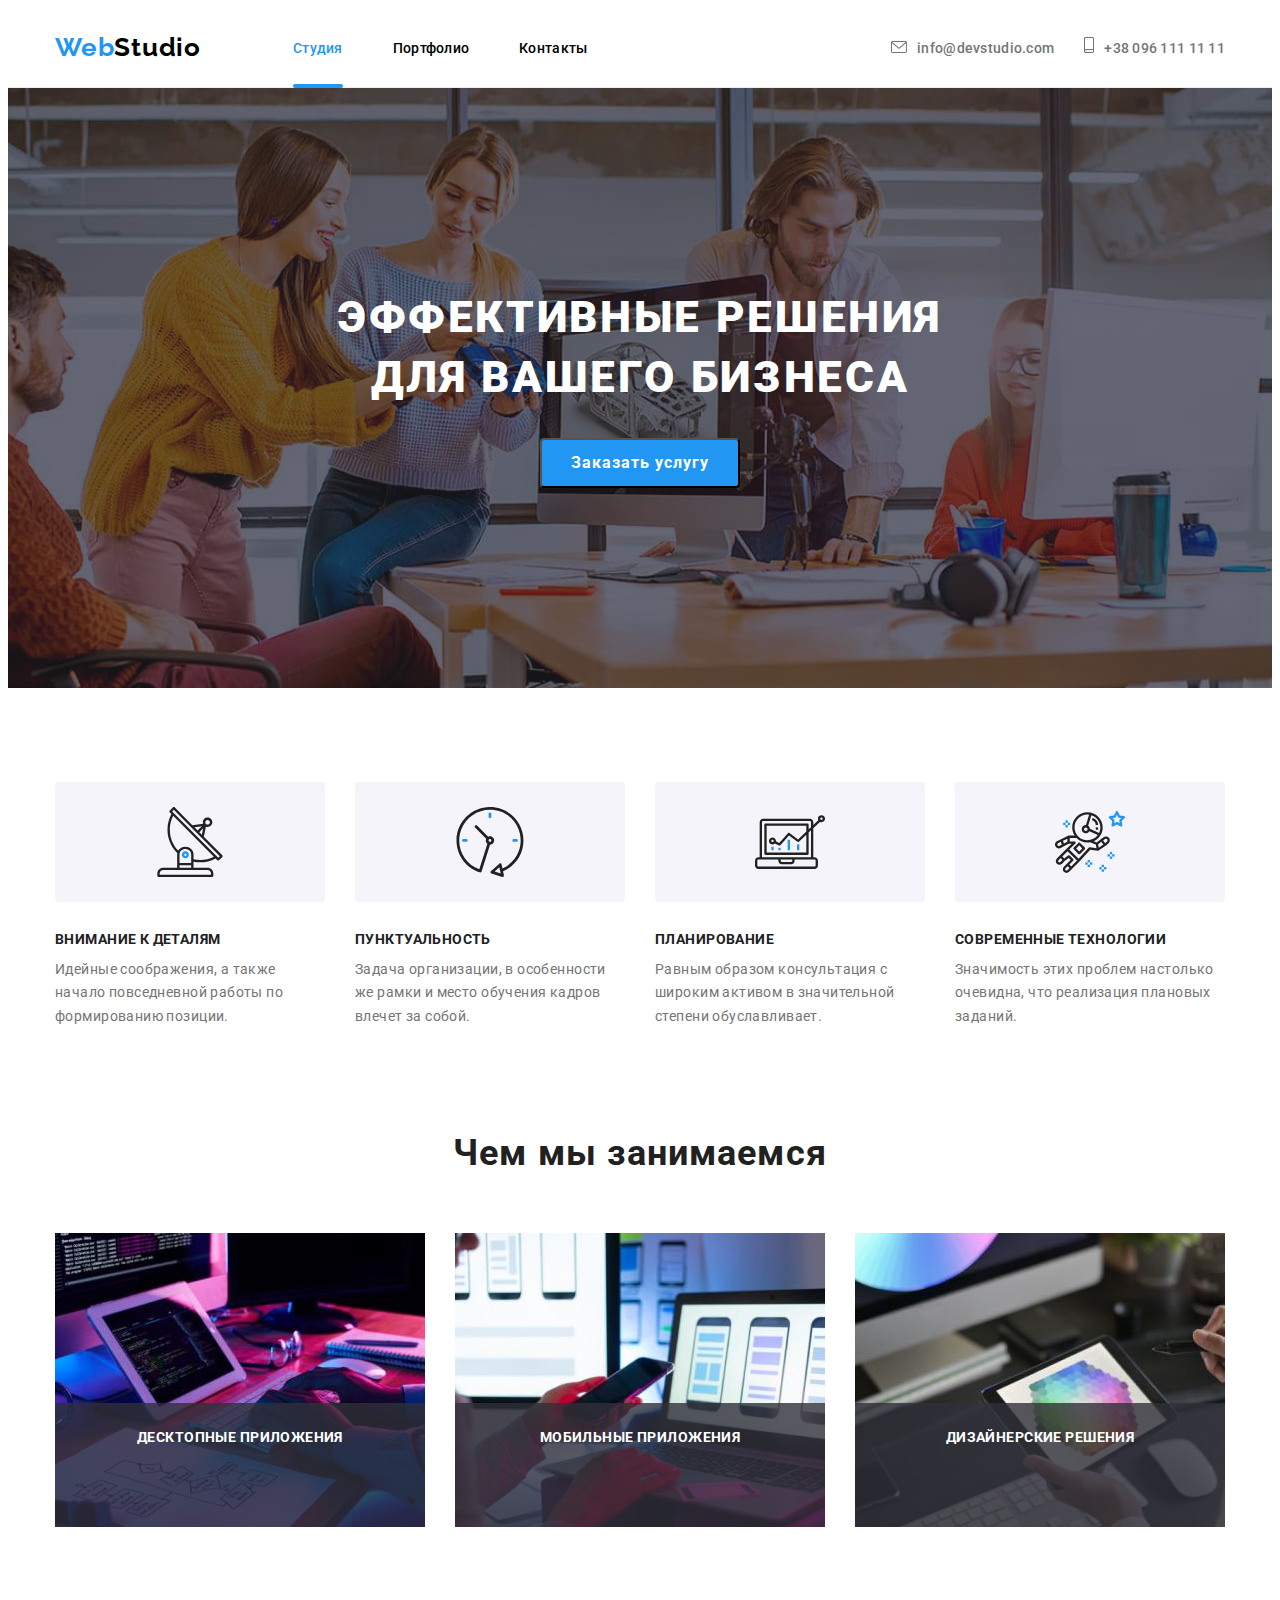
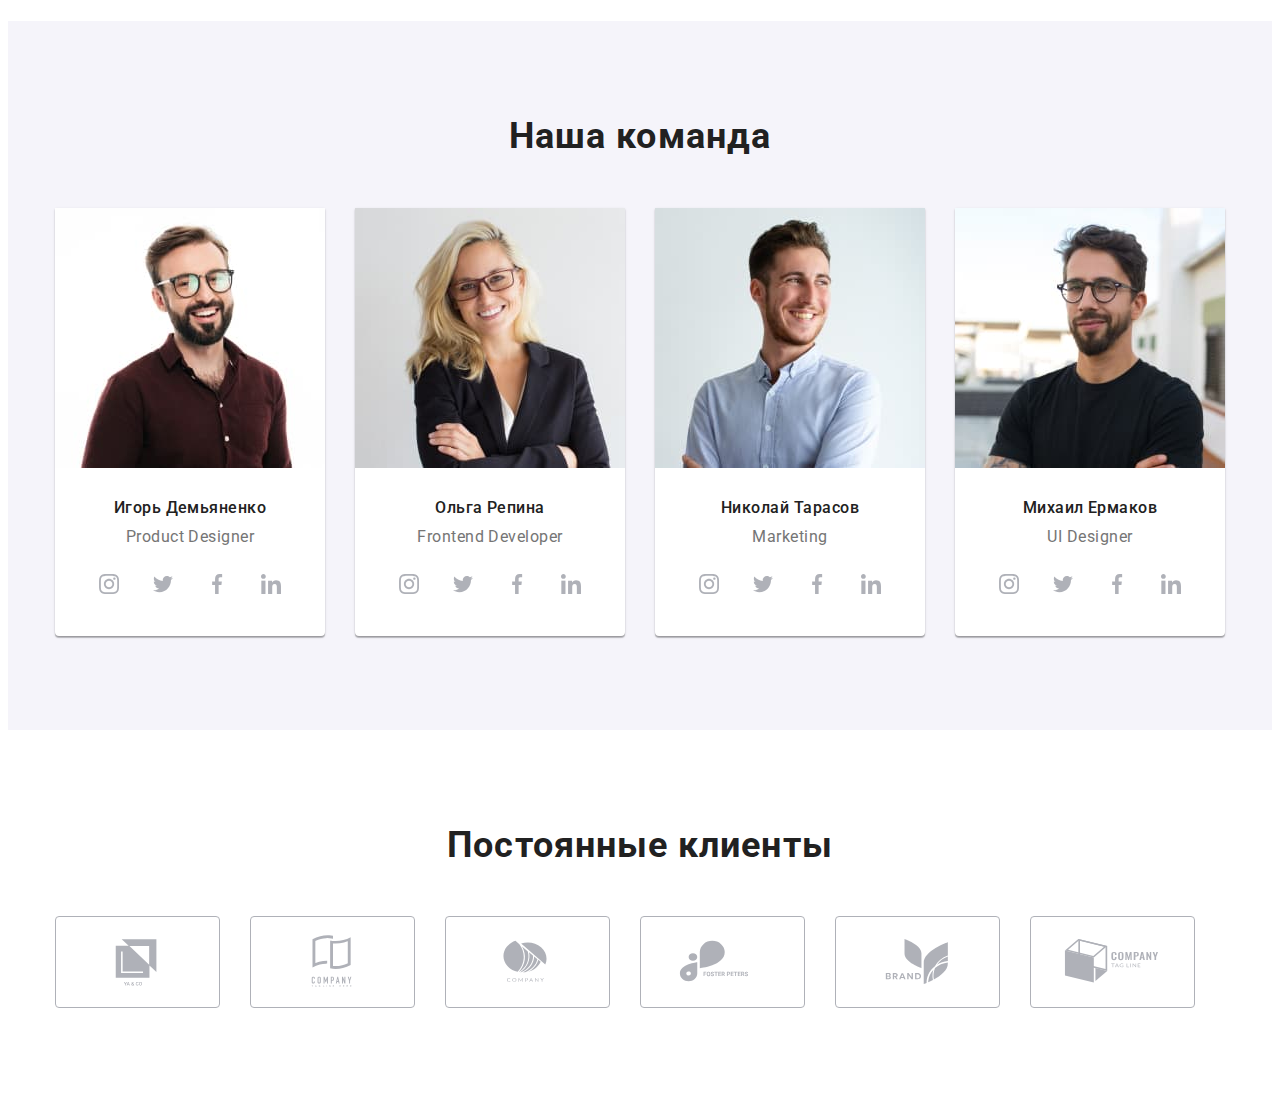
==== commit 09c88803: "header done" ====
--- a/index.html
+++ b/index.html
@@ -41,18 +41,36 @@
           <a href="mailto:info@devstudio.com" class="header-contacts__link link">
             <svg class="header-contacts__icon" width="16" height="12">
               <use href="./images/icons.svg#icon-envelope"></use>
-            </svg>
-            info@devstudio.com</a>
+            </svg>info@devstudio.com</a>
         </li>
         <li class="header-contacts__item">
           <a href="tel:+380961111111" class="header-contacts__link link">
             <svg class="header-contacts__icon" width="10" height="16">
               <use href="./images/icons.svg#icon-smartphone"></use>
-            </svg>
-            +38 096 111 11 11
+            </svg>+38 096 111 11 11
           </a>
         </li>
       </ul>
+
+      <ul class="header-contacts-tab list">
+        <li class="header-contacts-tab__item">
+          <div class="header-contacts-tab__wrap">
+            <a href="mailto:info@devstudio.com" class="header-contacts-tab__link link">
+              <svg class="header-contacts-mail__icon" width="14" height="10">
+                <use href="./images/icons.svg#icon-envelope"></use>
+              </svg>info@devstudio.com</a>
+          </div>
+        </li>
+        <li class="header-contacts-tab__item">
+          <div class="header-contacts-tab__wrap">
+            <a href="tel:+380961111111" class="header-contacts-tab__link link">
+              <svg class="header-contacts-phone__icon" width="10" height="14">
+                <use href="./images/icons.svg#icon-phone-10-14"></use>
+              </svg>+38 096 111 11 11</a>
+          </div>
+        </li>
+      </ul>
+
       <button type="button" class="menu-btn">
         <svg class="menu-btn-open" width="24" height="24">
           <use href="./images/icons.svg#icon-menu">
@@ -61,48 +79,54 @@
       </button>
     </div>
 
-    <div class="mob-menu">
+    <div class="mob-menu is-hidden">
       <div class="container">
-        <button class="menu-close-btn">
-          <svg class="menu-btn-close" width="18" height="18">
-            <use href="./images/icons.svg#icon-close-menu">
-            </use>
-          </svg>
-        </button>
-        <ul class="mob-menu-list list">
-          <li class="mob-menu-list__item">
-            <a href="./index.html" class="mob-menu-list__link link current">Студия</a>
-          </li>
-          <li class="mob-menu-list__item">
-            <a href="./portfolio.html" class="mob-menu-list__link link">Портфолио</a>
-          </li>
-          <li class="mob-menu-list__item">
-            <a href="" class="mob-menu-list__link link">Контакты</a>
-          </li>
-        </ul>
-        <ul class="mob-menu-contacts list">
-          <li class="mob-menu-contacts__item">
-            <a href="tel:+380961111111" class="mob-menu-contacts__link link">+38 096 111 11 11
-            </a>
-          </li>
-          <li class="mob-menu-contacts__item">
-            <a href="mailto:info@devstudio.com" class="mob-menu-contacts__link link">info@devstudio.com</a>
-          </li>
-        </ul>
-        <ul class="mob-social-list list">
-          <li class="mob-social-list__item">
-            <a href="" class="mob-social-list__link link">Instagram</a>
-          </li>
-          <li class="mob-social-list__item">
-            <a href="" class="mob-social-list__link link">Twitter</a>
-          </li>
-          <li class="mob-social-list__item">
-            <a href="" class="mob-social-list__link link">Facebook</a>
-          </li>
-          <li class="mob-social-list__item">
-            <a href="" class="mob-social-list__link link">LinkedIn</a>
-          </li>
-        </ul>
+        <div class="mob-menu-top">
+          <button class="menu-close-btn">
+            <svg class="menu-btn-close" width="18" height="18">
+              <use href="./images/icons.svg#icon-close-menu">
+              </use>
+            </svg>
+          </button>
+          <nav class="header-nav">
+            <ul class="mob-menu-list list">
+              <li class="mob-menu-list__item">
+                <a href="./index.html" class="mob-menu-list__link link current">Студия</a>
+              </li>
+              <li class="mob-menu-list__item">
+                <a href="./portfolio.html" class="mob-menu-list__link link">Портфолио</a>
+              </li>
+              <li class="mob-menu-list__item">
+                <a href="" class="mob-menu-list__link link">Контакты</a>
+              </li>
+            </ul>
+          </nav>
+        </div>
+        <div class="mob-menu-bottom">
+          <ul class="mob-menu-contacts list">
+            <li class="mob-menu-contacts__item">
+              <a href="tel:+380961111111" class="mob-menu-tel__link link">+38 096 111 11 11
+              </a>
+            </li>
+            <li class="mob-menu-contacts__item">
+              <a href="mailto:info@devstudio.com" class="mob-menu-mail__link link">info@devstudio.com</a>
+            </li>
+          </ul>
+          <ul class="mob-social-list list">
+            <li class="mob-social-list__item">
+              <a href="" class="mob-social-list__link link">Instagram</a>
+            </li>
+            <li class="mob-social-list__item">
+              <a href="" class="mob-social-list__link link">Twitter</a>
+            </li>
+            <li class="mob-social-list__item">
+              <a href="" class="mob-social-list__link link">Facebook</a>
+            </li>
+            <li class="mob-social-list__item">
+              <a href="" class="mob-social-list__link link">LinkedIn</a>
+            </li>
+          </ul>
+        </div>
       </div>
     </div>
   </header>
@@ -613,6 +637,8 @@
     </div>
   </div>
   <script src="./js/modal.js"></script>
+  <script src="./js/menu.js"></script>
+
 </body>
 
 </html>--- a/css/main.min.css
+++ b/css/main.min.css
@@ -1,2 +1,2 @@
-:root{--logo-color: #ffffff;--main-title-color: #ffffff;--second-title-color: #212121;--first-text-color: #757575;--second-text-color: #212121;--third-text-color: #ffffff;--fourth-text-color: rgba(255, 255, 255, 0.6);--button-color: #ffffff;--header-main-text-color: #000000;--header-second-text-color: #757575;--accent-color: #2196f3;--background-block-color: #2f303a;--background-block-secondary-color: #f5f4fa;--background-color-third-color: #ffffff}p,h1,h2,h3,h4,h5,h6{margin:0 auto}ul{margin:0;padding:0}img{display:block;max-width:100%;height:auto}.visually-hidden{position:absolute;white-space:nowrap;width:1px;height:1px;overflow:hidden;border:0;padding:0;clip:rect(0 0 0 0);clip-path:inset(50%);margin:-1px}body{font-family:"Roboto", sans-serif;color:var(--main-title-color)}.list{list-style:none}.link{text-decoration:none}.container{width:100%;box-sizing:border-box;padding-left:15px;padding-right:15px;margin:0 auto}@media screen and (min-width: 480px){.container{width:480px}}@media screen and (min-width: 768px){.container{width:768px}}@media screen and (min-width: 1200px){.container{width:1200px}}.backdrop{position:fixed;top:0;left:0;width:100vw;height:100vh;background-color:rgba(0,0,0,0.2);opacity:1;transition:opacity 250ms cubic-bezier(0.4, 0, 0.2, 1),visibility 250ms cubic-bezier(0.4, 0, 0.2, 1)}.is-hidden{visibility:hidden;opacity:0;pointer-events:none}.modal{position:absolute;padding:40px;top:50%;left:50%;width:528px;min-height:581px;background-color:#ffffff;border-radius:4px;transform:translate(-50%, -50%) scale(1);transition:transform 250ms cubic-bezier(0.4, 0, 0.2, 1),visibility 250ms cubic-bezier(0.4, 0, 0.2, 1)}.is-hidden .modal{transform:translate(-50%, -50%) scale(0.5)}.modal-close{position:absolute;top:10px;right:10px;width:30px;height:30px;cursor:pointer;background-color:transparent;border:1px solid rgba(0,0,0,0.1);border-radius:50px;display:flex;align-items:center;justify-content:center;transition:border-color 250ms cubic-bezier(0.4, 0, 0.2, 1)}.modal-close:focus,.modal-close:hover{border-color:var(--accent-color)}.icon-close{transition:fill 250ms cubic-bezier(0.4, 0, 0.2, 1)}.modal-close:focus .icon-close,.modal-close:hover .icon-close{fill:var(--accent-color)}.modal__title{margin-bottom:12px;font-weight:700;font-size:20px;line-height:1.15;letter-spacing:.03em;text-align:center;color:var(--second-text-color)}.modal-form__info{margin-bottom:10px}.modal-personalization__wrap{position:relative}.modal-personalization__icon{position:absolute;top:50%;left:12px;transform:translateY(-50%);transition:fill 250ms cubic-bezier(0.4, 0, 0.2, 1)}.modal-personalization__input{padding-left:42px;padding-right:12px;font-size:12px;line-height:1.17;letter-spacing:0.01em;color:var(--header-second-text-color);width:100%;height:40px;border:1px solid rgba(33,33,33,0.2);border-radius:4px;background-color:transparent;outline:transparent;transition:border-color 250ms cubic-bezier(0.4, 0, 0.2, 1)}.modal-personalization__input:focus{border-color:var(--accent-color)}.modal-personalization__input:focus+.modal-personalization__icon{fill:var(--accent-color)}.modal-form__text{display:block;margin-bottom:4px;font-size:12px;line-height:1.17;letter-spacing:0.01em;color:var(--header-second-text-color)}.modal-form__comment{padding-left:16px;padding-right:16px;padding-top:12px;padding-bottom:12px;margin-bottom:20px;width:100%;height:120px;border:1px solid rgba(33,33,33,0.2);border-radius:4px;background-color:transparent;outline:transparent;resize:none}.modal-form__comment::placeholder{font-size:12px;line-height:1.17;letter-spacing:0.01em;color:rgba(117,117,117,0.5)}.modal-button{display:block;margin:0 auto;font-family:inherit;font-weight:700;font-size:16px;line-height:1.87;align-items:center;text-align:center;justify-content:center;letter-spacing:0.06em;width:200px;height:50px;cursor:pointer;border-radius:4px;color:var(--button-color);background-color:var(--accent-color);border-color:transparent;outline:transparent;box-shadow:0px 4px 4px rgba(0,0,0,0.25);transition:background-color 250ms cubic-bezier(0.4, 0, 0.2, 1)}.modal-button:focus{background-color:#188CE8}.modal-form-agreement{margin-bottom:30px}.agreement-text{display:flex;align-items:center;justify-content:center;font-size:14px;line-height:1.71px;letter-spacing:0.03em;color:var(--header-second-text-color)}.agreement-text span{width:16px;height:15px;margin-right:7px;display:flex;align-items:center;justify-content:center;border:2px solid #212121;border-radius:2px}.icon-checkmark{fill:#FFFFFF}.modal-check:checked+.agreement-text span{background-color:var(--accent-color);border:none}.agreemnet-link{color:var(--accent-color);text-decoration:underline;text-decoration-skip-ink:none}.socials{display:flex;justify-content:center}.socials__item{width:44px;height:44px}.socials__item:not(:last-child){margin-right:10px}.socials__link{display:flex;align-items:center;justify-content:center;width:100%;height:100%;border-radius:50%;color:#AFB1B8;outline:rgba(0,0,0,0);transition:background-color 250ms cubic-bezier(0.4, 0, 0.2, 1),color 250ms cubic-bezier(0.4, 0, 0.2, 1)}.socials__link:hover,.socials__link:focus{background-color:var(--accent-color)}.socials__link:hover .socials__icon,.socials__link:focus .socials__icon{fill:#FFFFFF}.social--fill-grey{fill:#AFB1B8}.social--fill-white{fill:#ffffff;background-color:rgba(255,255,255,0.1)}.header-container{display:flex;align-items:center}.header{padding-top:16px;padding-bottom:16px;border-bottom:1px solid #ECECEC}.header-list__link{font-weight:500;font-size:14px;line-height:1.14;letter-spacing:.02em;color:var(--header-main-text-color);transition:color 250ms cubic-bezier(0.4, 0, 0.2, 1);position:relative}.header-list__link:hover,.header-list__link:focus{color:var(--accent-color)}.header-nav .link.current{color:var(--accent-color)}.header-nav .link.current::after{content:" ";width:100%;height:4px;border-radius:2px;background-color:var(--accent-color);position:absolute;left:0;bottom:-32px}.header-logo{display:block;margin-right:auto;width:134px;font-family:Raleway;font-weight:700;font-size:24px;line-height:1.17;letter-spacing:.03em;text-decoration:none}@media screen and (min-width: 1200px){.header-logo{font-family:Raleway;font-weight:700;font-size:26px;line-height:1.19;letter-spacing:.03em;text-decoration:none;width:145px;margin-right:93px}}.header-logo__web{color:var(--accent-color)}.header-logo__studio{color:var(--header-main-text-color)}.header-list{display:none;align-items:center}.header-list__item:not(:last-child){margin-right:50px}.header-contacts{margin-left:auto}@media screen and (max-width: 768px){.header-contacts{display:none}}.header-contacts__link{align-items:center;font-weight:500;font-size:14px;line-height:1.14;letter-spacing:0.02em;color:var(--header-second-text-color);text-decoration:none;transition:color 250ms cubic-bezier(0.4, 0, 0.2, 1)}.header-contacts__link:hover,.header-contacts__link:focus{color:var(--accent-color)}.header-contacts__item:not(:last-child){margin-right:30px}.header-contacts__icon{fill:currentColor;margin-right:10px}.menu-btn{background-color:transparent;border-color:transparent;cursor:pointer;margin-left:auto}.mob-menu{position:fixed;background-color:#fff;width:100vw;height:100vh;top:0;z-index:5;padding-top:10px;padding-bottom:48px}.menu-close-btn{display:block;margin-left:auto;background-color:transparent;border-color:transparent;cursor:pointer}.mob-menu-list__item:not(:last-child){margin-bottom:32px}.mob-menu-contacts__item:not(:last-child){margin-bottom:32px}.mob-social-list{display:flex}.mob-social-list__item:not(:last-child){margin-right:20px}.mob-menu-list__link{font-weight:500;font-size:40px;line-height:1.17;letter-spacing:.02em;color:#212121}.mob-social-list__link{font-weight:500;font-size:18px;line-height:1.22;letter-spacing:.02em;color:#2196F3}.hero__title{margin-bottom:30px;max-width:360px;font-weight:900;font-size:26px;line-height:1.65;letter-spacing:.06em;text-transform:uppercase;color:var(--main-title-color)}@media screen and (min-width: 1200px){.hero__title{font-weight:900;font-size:44px;line-height:1.36;letter-spacing:.06em;max-width:696px}}.hero__button{font-family:inherit;font-weight:700;font-size:16px;line-height:1.87;align-items:center;text-align:center;letter-spacing:0.06em;width:200px;height:50px;cursor:pointer;border-radius:4px;color:var(--button-color);background-color:var(--accent-color)}.hero-container{text-align:center}.hero{padding-top:118px;padding-bottom:118px;background-color:var(--background-block-color);background-image:linear-gradient(to right, rgba(47,48,58,0.4), rgba(47,48,58,0.4)),url(../images/hero/hero-mob-1x.jpg);background-repeat:no-repeat;background-position:center;background-size:cover}@media screen and (min-width: 1200px){.hero{padding-top:200px;padding-bottom:200px}}@media (min-device-pixel-ratio: 2), (min-resolution: 192dpi), (min-resolution: 2dppx){.hero{background-image:linear-gradient(to right, rgba(47,48,58,0.4), rgba(47,48,58,0.4)),url(../images/hero/hero-mob-2x.jpg)}}@media screen and (min-width: 768px){.hero{background-image:linear-gradient(to right, rgba(47,48,58,0.4), rgba(47,48,58,0.4)),url(../images/hero/hero-tab-1x.jpg)}}@media screen and (min-width: 768px) and (min-device-pixel-ratio: 2), screen and (min-width: 768px) and (min-resolution: 192dpi), screen and (min-width: 768px) and (min-resolution: 2dppx){.hero{background-image:linear-gradient(to right, rgba(47,48,58,0.4), rgba(47,48,58,0.4)),url(../images/hero/hero-tab-2x.jpg)}}@media screen and (min-width: 1200px){.hero{background-image:linear-gradient(to right, rgba(47,48,58,0.4), rgba(47,48,58,0.4)),url(../images/hero/hero-desk-1x.jpg)}}@media screen and (min-width: 1200px) and (min-device-pixel-ratio: 2), screen and (min-width: 1200px) and (min-resolution: 192dpi), screen and (min-width: 1200px) and (min-resolution: 2dppx){.hero{background-image:linear-gradient(to right, rgba(47,48,58,0.4), rgba(47,48,58,0.4)),url(../images/hero/hero-desk-2x.jpg)}}.features__title{margin-bottom:10px;text-align:center;font-weight:700;font-size:14px;line-height:1.14;letter-spacing:.03em;text-transform:uppercase;color:var(--second-title-color)}@media screen and (min-width: 768px){.features__title{text-align:left}}.features__text{font-size:14px;line-height:1.71;letter-spacing:0.03em;color:var(--first-text-color)}@media screen and (min-width: 768px){.features__list{display:flex;flex-wrap:wrap;margin-left:-30px}}@media screen and (min-width: 1200px){.features__list{display:flex;flex-wrap:wrap;margin-left:-30px}}.features__item{margin-bottom:30px}.features__item:last-child{margin-bottom:0}@media screen and (min-width: 768px){.features__item{width:calc(100% / 2 - 30px);margin-left:30px}.features__item:nth-last-child(-n+2){margin-bottom:0}}@media screen and (min-width: 1200px){.features__item{width:calc(100% / 4 - 30px);margin-left:30px;margin-bottom:0px}}.features{padding-top:60px;padding-bottom:60px}@media screen and (min-width: 1200px){.features{padding-top:94px;padding-bottom:94px}}.features__picture{display:flex;margin-bottom:30px;align-items:center;justify-content:center;width:100%;height:120px;background-color:#F5F4FA;border-radius:4px}.about-us__title{margin-bottom:50px;font-weight:700;font-size:36px;line-height:1.67;letter-spacing:.03em;text-align:center;color:var(--second-title-color)}.about-us{padding-bottom:94px}@media screen and (max-width: 1199px){.about-us{display:none}}.about-us__list{display:flex}.about-us__item:not(:last-child){margin-right:30px}.about-us__item-wrap{position:relative}.about-us__item-text{position:absolute;left:0;bottom:0;font-weight:700;font-size:14px;line-height:1.14;letter-spacing:.03em;text-transform:uppercase;padding-top:27px;padding-bottom:27px;text-align:center;width:370px;height:70px;color:#FFFFFF;background-color:rgba(47,48,58,0.8)}.our-team__title{margin-bottom:30px;font-weight:700;font-size:28px;line-height:1.17;letter-spacing:.03em;text-align:center;color:var(--second-title-color)}@media screen and (min-width: 1200px){.our-team__title{margin-bottom:50px;font-weight:700;font-size:36px;line-height:1.17;letter-spacing:.03em}}.our-team__subtitle{margin-bottom:10px;font-weight:500;font-size:16px;line-height:1.19;letter-spacing:.03em;text-align:center;color:var(--second-text-color)}.our-team__text{margin-bottom:16px;font-size:16px;line-height:1.19;text-align:center;letter-spacing:0.03em;color:var(--first-text-color)}.our-team{padding-top:60px;padding-bottom:60px;background-color:var(--background-block-secondary-color)}@media screen and (min-width: 1200px){.our-team{padding-top:94px;padding-bottom:94px}}@media screen and (min-width: 768px){.our-team__list{display:flex;flex-wrap:wrap;margin-left:-30px}}@media screen and (min-width: 1200px){.our-team__list{display:flex;flex-wrap:wrap;margin-left:-30px}}.our-team__item{width:100%;margin-bottom:30px;background-color:#FFFFFF;border-bottom-left-radius:4px;border-bottom-right-radius:4px;box-shadow:0px 1px 3px rgba(0,0,0,0.12),0px 1px 1px rgba(0,0,0,0.14),0px 2px 1px rgba(0,0,0,0.2);border-radius:0px 0px 4px 4px}.our-team__item:last-child{margin-bottom:0}@media screen and (min-width: 768px){.our-team__item{width:calc(100% / 2 - 30px);margin-left:30px}.our-team__item:nth-last-child(-n+2){margin-bottom:0}}@media screen and (min-width: 1200px){.our-team__item{width:calc(100% / 4 - 30px);margin-left:30px;margin-bottom:0px}}.our-team__item-content{padding-top:30px;padding-bottom:30px}.clients{padding-top:60px;padding-bottom:60px}@media screen and (min-width: 1200px){.clients{padding-top:94px;padding-bottom:94px}}.clients__title{margin-bottom:30px;font-weight:700;font-size:28px;line-height:1.17;letter-spacing:.03em;text-align:center;color:var(--second-title-color)}@media screen and (min-width: 1200px){.clients__title{margin-bottom:50px;font-weight:700;font-size:36px;line-height:1.17;letter-spacing:.03em}}.clients-list{display:flex;flex-wrap:wrap}.clients-list__item{flex-basis:calc(100% / 2 - 30px);height:92px;margin-bottom:30px}.clients-list__item:nth-child(2n+1){margin-right:30px}.clients-list__item:nth-child(n+5){margin-bottom:0}@media screen and (min-width: 768px){.clients-list__item{flex-basis:calc(100% / 3 - 30px);margin-right:30px;margin-bottom:30px}.clients-list__item:nth-child(3n+3){margin-right:0}.clients-list__item:nth-child(n+4){margin-bottom:0}}@media screen and (min-width: 1200px){.clients-list__item{flex-basis:calc(100% / 6 - 30px);margin-bottom:0}.clients-list__item:not(:last-child){margin-right:30px}}.clients-list__link{border:1px solid #AFB1B8;box-sizing:border-box;border-radius:4px;width:100%;height:100%;display:flex;align-items:center;justify-content:center;color:#AFB1B8;outline:transparent;transition:border-color 250ms cubic-bezier(0.4, 0, 0.2, 1),color 250ms cubic-bezier(0.4, 0, 0.2, 1)}.clients-list__link:hover,.clients-list__link:focus{color:var(--accent-color);border-color:var(--accent-color)}.clients-list__icon{fill:currentColor}.footer-address__tel,.footer-address__mail{font-size:14px;line-height:1.71;letter-spacing:0.03em;color:var(--fourth-text-color);transition:color 250ms cubic-bezier(0.4, 0, 0.2, 1)}.footer-address__tel:hover,.footer-address__mail:hover,.footer-address__tel:focus,.footer-address__mail:focus{color:var(--accent-color)}.footer-address__map{font-size:14px;line-height:1.71;letter-spacing:0.03em;color:var(--third-text-color);transition:color 250ms cubic-bezier(0.4, 0, 0.2, 1)}.footer-address__map:hover,.footer-address__map:focus{color:var(--accent-color)}.footer-address{font-style:normal}.footer-address__item:not(:last-child){margin-bottom:9px}.footer-logo{display:block;margin-bottom:20px;font-family:Raleway;font-weight:700;font-size:26px;line-height:1.19;letter-spacing:.03em;text-decoration:none}.footer-logo__web{color:var(--accent-color)}.footer-logo__studio{color:var(--logo-color)}.footer{background-color:var(--background-block-color)}.footer-contact-info{padding-top:60px;padding-bottom:60px;margin-right:70px;width:231px}.footer-container{display:flex}.footer-social__join-text{margin-bottom:20px;font-weight:700;font-size:14px;line-height:1.14;letter-spacing:.03em;text-transform:uppercase;text-align:left;justify-content:center}.footer-mailing__title{margin-bottom:20px;font-weight:700;font-size:14px;line-height:1.14;letter-spacing:.03em;text-transform:uppercase;text-align:left;justify-content:center}.footer-social{padding-top:72px;padding-bottom:100px;margin-right:93px}.footer-mailing{padding-top:72px;padding-bottom:94px}.mailing-form__input{font-size:16px;line-height:1.25;letter-spacing:0.03em;color:rgba(255,255,255,0.6);width:358px;height:50px;background-color:transparent;border:1px solid rgba(255,255,255,0.3);border-radius:4px;margin-right:12px;padding-left:16px;padding-top:15px;padding-bottom:15px;outline:transparent}.mailing-form__input::placeholder{font-size:16px;line-height:1.25;letter-spacing:0.03em;color:rgba(255,255,255,0.6)}.mailing-form__button{display:flex;margin:0 auto;font-family:inherit;font-weight:700;font-size:16px;line-height:1.87;align-items:center;justify-content:center;letter-spacing:0.06em;width:200px;height:50px;cursor:pointer;border-radius:4px;color:var(--button-color);background-color:var(--accent-color);border-color:transparent;outline:transparent}.mailing-form__wrap{display:flex}.mailing-form__icon{margin-left:10px}.filter{padding-top:94px;padding-bottom:94px}.filter-list{display:flex;margin-bottom:50px;justify-content:center}.filter-list__item:not(:last-child){margin-right:8px}.filter-examples{display:flex;flex-wrap:wrap}.filter-examples__item{margin-right:30px;margin-bottom:30px;width:370px;border:1px solid #EEEEEE}.filter-examples__item:hover,.filter-examples__item:focus{box-shadow:0px 1px 1px rgba(0,0,0,0.12),0px 4px 4px rgba(0,0,0,0.06),1px 4px 6px rgba(0,0,0,0.16)}.filter-examples__item:nth-child(3n){margin-right:0}.filter-examples__item:nth-last-child(-n+3){margin-bottom:0}.filter-list__button{padding:6px 22px;font-family:inherit;font-weight:500;font-size:16px;line-height:1.63;letter-spacing:0.03em;text-align:center;cursor:pointer;border-radius:4px;color:var(--second-title-color);border-color:transparent;background-color:var(--background-block-secondary-color);transition:color 250ms cubic-bezier(0.4, 0, 0.2, 1),box-shadow 250ms cubic-bezier(0.4, 0, 0.2, 1),background-color 250ms cubic-bezier(0.4, 0, 0.2, 1)}.filter-list__button:hover,.filter-list__button:focus{background-color:var(--accent-color);color:var(--button-color);box-shadow:0px 3px 1px rgba(0,0,0,0.1),0px 1px 2px rgba(0,0,0,0.08),0px 2px 2px rgba(0,0,0,0.12)}.filter-examples__title{margin-bottom:4px;font-weight:700;font-size:18px;line-height:2;letter-spacing:.06em;text-align:left;color:var(--second-title-color);background-color:var(--background-color-third-color)}.filter-examples__text{font-size:16px;line-height:1.88;text-align:left;letter-spacing:0.03em;color:var(--first-text-color);background-color:var(--background-color-third-color)}.filter-examples__main-text{padding:20px 24px}.filter-examples__item-wrap{position:relative;overflow:hidden}.filter-examples__description-text{position:absolute;top:0;left:0;padding:63px 24px;height:100%;font-size:18px;line-height:1.56;letter-spacing:0.03em;color:#ffffff;background-color:rgba(33,150,243,0.9);transform:translateY(100%);transition:transform 250ms cubic-bezier(0.4, 0, 0.2, 1)}.filter-examples-item:hover .filter-examples__description-text{transform:translateY(0)}
+:root{--logo-color: #ffffff;--main-title-color: #ffffff;--second-title-color: #212121;--first-text-color: #757575;--second-text-color: #212121;--third-text-color: #ffffff;--fourth-text-color: rgba(255, 255, 255, 0.6);--button-color: #ffffff;--header-main-text-color: #000000;--header-second-text-color: #757575;--accent-color: #2196f3;--background-block-color: #2f303a;--background-block-secondary-color: #f5f4fa;--background-color-third-color: #ffffff}p,h1,h2,h3,h4,h5,h6{margin:0 auto}ul{margin:0;padding:0}img{display:block;max-width:100%;height:auto}.visually-hidden{position:absolute;white-space:nowrap;width:1px;height:1px;overflow:hidden;border:0;padding:0;clip:rect(0 0 0 0);clip-path:inset(50%);margin:-1px}body{font-family:"Roboto", sans-serif;color:var(--main-title-color)}.list{list-style:none}.link{text-decoration:none}.container{width:100%;box-sizing:border-box;padding-left:15px;padding-right:15px;margin:0 auto}@media screen and (min-width: 480px){.container{width:480px}}@media screen and (min-width: 768px){.container{width:768px}}@media screen and (min-width: 1200px){.container{width:1200px}}.backdrop{position:fixed;top:0;left:0;width:100vw;height:100vh;background-color:rgba(0,0,0,0.2);opacity:1;transition:opacity 250ms cubic-bezier(0.4, 0, 0.2, 1),visibility 250ms cubic-bezier(0.4, 0, 0.2, 1)}.is-hidden{visibility:hidden;opacity:0;pointer-events:none}.modal{position:absolute;padding:40px;top:50%;left:50%;width:528px;min-height:581px;background-color:#ffffff;border-radius:4px;transform:translate(-50%, -50%) scale(1);transition:transform 250ms cubic-bezier(0.4, 0, 0.2, 1),visibility 250ms cubic-bezier(0.4, 0, 0.2, 1)}.is-hidden .modal{transform:translate(-50%, -50%) scale(0.5)}.modal-close{position:absolute;top:10px;right:10px;width:30px;height:30px;cursor:pointer;background-color:transparent;border:1px solid rgba(0,0,0,0.1);border-radius:50px;display:flex;align-items:center;justify-content:center;transition:border-color 250ms cubic-bezier(0.4, 0, 0.2, 1)}.modal-close:focus,.modal-close:hover{border-color:var(--accent-color)}.icon-close{transition:fill 250ms cubic-bezier(0.4, 0, 0.2, 1)}.modal-close:focus .icon-close,.modal-close:hover .icon-close{fill:var(--accent-color)}.modal__title{margin-bottom:12px;font-weight:700;font-size:20px;line-height:1.15;letter-spacing:.03em;text-align:center;color:var(--second-text-color)}.modal-form__info{margin-bottom:10px}.modal-personalization__wrap{position:relative}.modal-personalization__icon{position:absolute;top:50%;left:12px;transform:translateY(-50%);transition:fill 250ms cubic-bezier(0.4, 0, 0.2, 1)}.modal-personalization__input{padding-left:42px;padding-right:12px;font-size:12px;line-height:1.17;letter-spacing:0.01em;color:var(--header-second-text-color);width:100%;height:40px;border:1px solid rgba(33,33,33,0.2);border-radius:4px;background-color:transparent;outline:transparent;transition:border-color 250ms cubic-bezier(0.4, 0, 0.2, 1)}.modal-personalization__input:focus{border-color:var(--accent-color)}.modal-personalization__input:focus+.modal-personalization__icon{fill:var(--accent-color)}.modal-form__text{display:block;margin-bottom:4px;font-size:12px;line-height:1.17;letter-spacing:0.01em;color:var(--header-second-text-color)}.modal-form__comment{padding-left:16px;padding-right:16px;padding-top:12px;padding-bottom:12px;margin-bottom:20px;width:100%;height:120px;border:1px solid rgba(33,33,33,0.2);border-radius:4px;background-color:transparent;outline:transparent;resize:none}.modal-form__comment::placeholder{font-size:12px;line-height:1.17;letter-spacing:0.01em;color:rgba(117,117,117,0.5)}.modal-button{display:block;margin:0 auto;font-family:inherit;font-weight:700;font-size:16px;line-height:1.87;align-items:center;text-align:center;justify-content:center;letter-spacing:0.06em;width:200px;height:50px;cursor:pointer;border-radius:4px;color:var(--button-color);background-color:var(--accent-color);border-color:transparent;outline:transparent;box-shadow:0px 4px 4px rgba(0,0,0,0.25);transition:background-color 250ms cubic-bezier(0.4, 0, 0.2, 1)}.modal-button:focus{background-color:#188CE8}.modal-form-agreement{margin-bottom:30px}.agreement-text{display:flex;align-items:center;justify-content:center;font-size:14px;line-height:1.71px;letter-spacing:0.03em;color:var(--header-second-text-color)}.agreement-text span{width:16px;height:15px;margin-right:7px;display:flex;align-items:center;justify-content:center;border:2px solid #212121;border-radius:2px}.icon-checkmark{fill:#FFFFFF}.modal-check:checked+.agreement-text span{background-color:var(--accent-color);border:none}.agreemnet-link{color:var(--accent-color);text-decoration:underline;text-decoration-skip-ink:none}.socials{display:flex;justify-content:center}.socials__item{width:44px;height:44px}.socials__item:not(:last-child){margin-right:10px}.socials__link{display:flex;align-items:center;justify-content:center;width:100%;height:100%;border-radius:50%;color:#AFB1B8;outline:rgba(0,0,0,0);transition:background-color 250ms cubic-bezier(0.4, 0, 0.2, 1),color 250ms cubic-bezier(0.4, 0, 0.2, 1)}.socials__link:hover,.socials__link:focus{background-color:var(--accent-color)}.socials__link:hover .socials__icon,.socials__link:focus .socials__icon{fill:#FFFFFF}.social--fill-grey{fill:#AFB1B8}.social--fill-white{fill:#ffffff;background-color:rgba(255,255,255,0.1)}.header-container{display:flex;align-items:center}.header{padding-top:16px;padding-bottom:16px;border-bottom:1px solid #ECECEC}@media screen and (min-width: 768px){.header{padding-top:21px;padding-bottom:21px}}@media screen and (min-width: 1200px){.header{padding-top:24px;padding-bottom:24px}}.header-list__link{font-weight:500;font-size:14px;line-height:1.14;letter-spacing:.02em;color:var(--header-main-text-color);transition:color 250ms cubic-bezier(0.4, 0, 0.2, 1);position:relative}.header-list__link:hover,.header-list__link:focus{color:var(--accent-color)}.header-nav .link.current{color:var(--accent-color)}.header-nav .link.current::after{content:" ";width:100%;height:4px;border-radius:2px;background-color:var(--accent-color);position:absolute;left:0;bottom:-32px}.header-logo{display:block;margin-right:auto;width:134px;font-family:Raleway;font-weight:700;font-size:24px;line-height:1.17;letter-spacing:.03em;text-decoration:none}@media screen and (min-width: 1200px){.header-logo{font-family:Raleway;font-weight:700;font-size:26px;line-height:1.19;letter-spacing:.03em;text-decoration:none;width:145px;margin-right:93px}}.header-logo__web{color:var(--accent-color)}.header-logo__studio{color:var(--header-main-text-color)}.header-list{display:none;align-items:center}@media screen and (min-width: 768px){.header-list{display:flex}}.header-list__item:not(:last-child){margin-right:50px}.header-contacts{display:flex;align-items:center;margin-left:auto}@media screen and (max-width: 1200px){.header-contacts{display:none}}.header-contacts-tab{margin-left:auto}@media screen and (max-width: 767px){.header-contacts-tab{display:none}}@media screen and (min-width: 1199px){.header-contacts-tab{display:none}}.header-contacts-tab__wrap{display:flex;align-items:center;height:14px}.header-contacts__link{font-weight:500;font-size:14px;line-height:1.14;letter-spacing:.02em;color:var(--header-second-text-color);text-decoration:none;transition:color 250ms cubic-bezier(0.4, 0, 0.2, 1)}.header-contacts__link:hover,.header-contacts__link:focus{color:var(--accent-color)}.header-contacts-tab__link{font-weight:500;font-size:12px;line-height:1.17;letter-spacing:.02em;color:var(--header-second-text-color);text-decoration:none;transition:color 250ms cubic-bezier(0.4, 0, 0.2, 1)}.header-contacts-tab__link:hover,.header-contacts-tab__link:focus{color:var(--accent-color)}.header-contacts__item:not(:last-child){margin-right:30px}.header-contacts-tab__item:not(:last-child){margin-bottom:10px}.header-contacts__icon{fill:currentColor;margin-right:10px}.header-contacts-phone__icon{fill:currentColor;margin-right:8px;vertical-align:middle}.header-contacts-mail__icon{fill:currentColor;margin-right:8px}.menu-btn{background-color:transparent;border-color:transparent;cursor:pointer;margin-left:auto}@media screen and (min-width: 768px){.menu-btn{display:none}}.mob-menu{position:fixed;background-color:#fff;width:100vw;height:100vh;top:0;z-index:5;padding-top:10px;padding-bottom:48px}.mob-menu .container{display:flex;height:100%;flex-direction:column;justify-content:space-between}.menu-close-btn{display:block;margin-left:auto;background-color:transparent;border-color:transparent;cursor:pointer}.mob-menu-list__item:not(:last-child){margin-bottom:32px}.mob-menu-contacts{margin-bottom:64px}.mob-menu-contacts__item:not(:last-child){margin-bottom:32px}.mob-social-list{display:flex}.mob-social-list__item:not(:last-child){margin-right:20px}.mob-menu-list__link{font-weight:500;font-size:40px;line-height:1.17;letter-spacing:.02em;color:#212121}.mob-menu-list__link:hover,.mob-menu-list__link:focus{color:#2196F3}.mob-social-list__link{font-weight:500;font-size:18px;line-height:1.22;letter-spacing:.02em;color:#2196F3}.mob-social-list__link:hover,.mob-social-list__link:focus{color:#757575}.mob-menu-tel__link{color:#2196F3;display:block;font-weight:500;font-size:34px;line-height:1.18;letter-spacing:.02em}.mob-menu-mail__link{color:#757575;font-weight:500;font-size:24px;line-height:1.17;letter-spacing:.02em}.hero__title{margin-bottom:30px;max-width:360px;font-weight:900;font-size:26px;line-height:1.65;letter-spacing:.06em;text-transform:uppercase;color:var(--main-title-color)}@media screen and (min-width: 1200px){.hero__title{font-weight:900;font-size:44px;line-height:1.36;letter-spacing:.06em;max-width:696px}}.hero__button{font-family:inherit;font-weight:700;font-size:16px;line-height:1.87;align-items:center;text-align:center;letter-spacing:0.06em;width:200px;height:50px;cursor:pointer;border-radius:4px;color:var(--button-color);background-color:var(--accent-color)}.hero-container{text-align:center}.hero{padding-top:118px;padding-bottom:118px;background-color:var(--background-block-color);background-image:linear-gradient(to right, rgba(47,48,58,0.4), rgba(47,48,58,0.4)),url(../images/hero/hero-mob-1x.jpg);background-repeat:no-repeat;background-position:center;background-size:cover}@media screen and (min-width: 1200px){.hero{padding-top:200px;padding-bottom:200px}}@media (min-device-pixel-ratio: 2), (min-resolution: 192dpi), (min-resolution: 2dppx){.hero{background-image:linear-gradient(to right, rgba(47,48,58,0.4), rgba(47,48,58,0.4)),url(../images/hero/hero-mob-2x.jpg)}}@media screen and (min-width: 768px){.hero{background-image:linear-gradient(to right, rgba(47,48,58,0.4), rgba(47,48,58,0.4)),url(../images/hero/hero-tab-1x.jpg)}}@media screen and (min-width: 768px) and (min-device-pixel-ratio: 2), screen and (min-width: 768px) and (min-resolution: 192dpi), screen and (min-width: 768px) and (min-resolution: 2dppx){.hero{background-image:linear-gradient(to right, rgba(47,48,58,0.4), rgba(47,48,58,0.4)),url(../images/hero/hero-tab-2x.jpg)}}@media screen and (min-width: 1200px){.hero{background-image:linear-gradient(to right, rgba(47,48,58,0.4), rgba(47,48,58,0.4)),url(../images/hero/hero-desk-1x.jpg)}}@media screen and (min-width: 1200px) and (min-device-pixel-ratio: 2), screen and (min-width: 1200px) and (min-resolution: 192dpi), screen and (min-width: 1200px) and (min-resolution: 2dppx){.hero{background-image:linear-gradient(to right, rgba(47,48,58,0.4), rgba(47,48,58,0.4)),url(../images/hero/hero-desk-2x.jpg)}}.features__title{margin-bottom:10px;text-align:center;font-weight:700;font-size:14px;line-height:1.14;letter-spacing:.03em;text-transform:uppercase;color:var(--second-title-color)}@media screen and (min-width: 768px){.features__title{text-align:left}}.features__text{font-size:14px;line-height:1.71;letter-spacing:0.03em;color:var(--first-text-color)}@media screen and (min-width: 768px){.features__list{display:flex;flex-wrap:wrap;margin-left:-30px}}@media screen and (min-width: 1200px){.features__list{display:flex;flex-wrap:wrap;margin-left:-30px}}.features__item{margin-bottom:30px}.features__item:last-child{margin-bottom:0}@media screen and (min-width: 768px){.features__item{width:calc(100% / 2 - 30px);margin-left:30px}.features__item:nth-last-child(-n+2){margin-bottom:0}}@media screen and (min-width: 1200px){.features__item{width:calc(100% / 4 - 30px);margin-left:30px;margin-bottom:0px}}.features{padding-top:60px;padding-bottom:60px}@media screen and (min-width: 1200px){.features{padding-top:94px;padding-bottom:94px}}.features__picture{display:flex;margin-bottom:30px;align-items:center;justify-content:center;width:100%;height:120px;background-color:#F5F4FA;border-radius:4px}.about-us__title{margin-bottom:50px;font-weight:700;font-size:36px;line-height:1.67;letter-spacing:.03em;text-align:center;color:var(--second-title-color)}.about-us{padding-bottom:94px}@media screen and (max-width: 1199px){.about-us{display:none}}.about-us__list{display:flex}.about-us__item:not(:last-child){margin-right:30px}.about-us__item-wrap{position:relative}.about-us__item-text{position:absolute;left:0;bottom:0;font-weight:700;font-size:14px;line-height:1.14;letter-spacing:.03em;text-transform:uppercase;padding-top:27px;padding-bottom:27px;text-align:center;width:370px;height:70px;color:#FFFFFF;background-color:rgba(47,48,58,0.8)}.our-team__title{margin-bottom:30px;font-weight:700;font-size:28px;line-height:1.17;letter-spacing:.03em;text-align:center;color:var(--second-title-color)}@media screen and (min-width: 1200px){.our-team__title{margin-bottom:50px;font-weight:700;font-size:36px;line-height:1.17;letter-spacing:.03em}}.our-team__subtitle{margin-bottom:10px;font-weight:500;font-size:16px;line-height:1.19;letter-spacing:.03em;text-align:center;color:var(--second-text-color)}.our-team__text{margin-bottom:16px;font-size:16px;line-height:1.19;text-align:center;letter-spacing:0.03em;color:var(--first-text-color)}.our-team{padding-top:60px;padding-bottom:60px;background-color:var(--background-block-secondary-color)}@media screen and (min-width: 1200px){.our-team{padding-top:94px;padding-bottom:94px}}@media screen and (min-width: 768px){.our-team__list{display:flex;flex-wrap:wrap;margin-left:-30px}}@media screen and (min-width: 1200px){.our-team__list{display:flex;flex-wrap:wrap;margin-left:-30px}}.our-team__item{width:100%;margin-bottom:30px;background-color:#FFFFFF;border-bottom-left-radius:4px;border-bottom-right-radius:4px;box-shadow:0px 1px 3px rgba(0,0,0,0.12),0px 1px 1px rgba(0,0,0,0.14),0px 2px 1px rgba(0,0,0,0.2);border-radius:0px 0px 4px 4px}.our-team__item:last-child{margin-bottom:0}@media screen and (min-width: 768px){.our-team__item{width:calc(100% / 2 - 30px);margin-left:30px}.our-team__item:nth-last-child(-n+2){margin-bottom:0}}@media screen and (min-width: 1200px){.our-team__item{width:calc(100% / 4 - 30px);margin-left:30px;margin-bottom:0px}}.our-team__item-content{padding-top:30px;padding-bottom:30px}.clients{padding-top:60px;padding-bottom:60px}@media screen and (min-width: 1200px){.clients{padding-top:94px;padding-bottom:94px}}.clients__title{margin-bottom:30px;font-weight:700;font-size:28px;line-height:1.17;letter-spacing:.03em;text-align:center;color:var(--second-title-color)}@media screen and (min-width: 1200px){.clients__title{margin-bottom:50px;font-weight:700;font-size:36px;line-height:1.17;letter-spacing:.03em}}.clients-list{display:flex;flex-wrap:wrap}.clients-list__item{flex-basis:calc(100% / 2 - 30px);height:92px;margin-bottom:30px}.clients-list__item:nth-child(2n+1){margin-right:30px}.clients-list__item:nth-child(n+5){margin-bottom:0}@media screen and (min-width: 768px){.clients-list__item{flex-basis:calc(100% / 3 - 30px);margin-right:30px;margin-bottom:30px}.clients-list__item:nth-child(3n+3){margin-right:0}.clients-list__item:nth-child(n+4){margin-bottom:0}}@media screen and (min-width: 1200px){.clients-list__item{flex-basis:calc(100% / 6 - 30px);margin-bottom:0}.clients-list__item:not(:last-child){margin-right:30px}}.clients-list__link{border:1px solid #AFB1B8;box-sizing:border-box;border-radius:4px;width:100%;height:100%;display:flex;align-items:center;justify-content:center;color:#AFB1B8;outline:transparent;transition:border-color 250ms cubic-bezier(0.4, 0, 0.2, 1),color 250ms cubic-bezier(0.4, 0, 0.2, 1)}.clients-list__link:hover,.clients-list__link:focus{color:var(--accent-color);border-color:var(--accent-color)}.clients-list__icon{fill:currentColor}.footer-address__tel,.footer-address__mail{font-size:14px;line-height:1.71;letter-spacing:0.03em;color:var(--fourth-text-color);transition:color 250ms cubic-bezier(0.4, 0, 0.2, 1)}.footer-address__tel:hover,.footer-address__mail:hover,.footer-address__tel:focus,.footer-address__mail:focus{color:var(--accent-color)}.footer-address__map{font-size:14px;line-height:1.71;letter-spacing:0.03em;color:var(--third-text-color);transition:color 250ms cubic-bezier(0.4, 0, 0.2, 1)}.footer-address__map:hover,.footer-address__map:focus{color:var(--accent-color)}.footer-address{font-style:normal}.footer-address__item:not(:last-child){margin-bottom:9px}.footer-logo{display:block;margin-bottom:20px;font-family:Raleway;font-weight:700;font-size:26px;line-height:1.19;letter-spacing:.03em;text-decoration:none}.footer-logo__web{color:var(--accent-color)}.footer-logo__studio{color:var(--logo-color)}.footer{background-color:var(--background-block-color)}.footer-contact-info{padding-top:60px;padding-bottom:60px;margin-right:70px;width:231px}.footer-container{display:flex}.footer-social__join-text{margin-bottom:20px;font-weight:700;font-size:14px;line-height:1.14;letter-spacing:.03em;text-transform:uppercase;text-align:left;justify-content:center}.footer-mailing__title{margin-bottom:20px;font-weight:700;font-size:14px;line-height:1.14;letter-spacing:.03em;text-transform:uppercase;text-align:left;justify-content:center}.footer-social{padding-top:72px;padding-bottom:100px;margin-right:93px}.footer-mailing{padding-top:72px;padding-bottom:94px}.mailing-form__input{font-size:16px;line-height:1.25;letter-spacing:0.03em;color:rgba(255,255,255,0.6);width:358px;height:50px;background-color:transparent;border:1px solid rgba(255,255,255,0.3);border-radius:4px;margin-right:12px;padding-left:16px;padding-top:15px;padding-bottom:15px;outline:transparent}.mailing-form__input::placeholder{font-size:16px;line-height:1.25;letter-spacing:0.03em;color:rgba(255,255,255,0.6)}.mailing-form__button{display:flex;margin:0 auto;font-family:inherit;font-weight:700;font-size:16px;line-height:1.87;align-items:center;justify-content:center;letter-spacing:0.06em;width:200px;height:50px;cursor:pointer;border-radius:4px;color:var(--button-color);background-color:var(--accent-color);border-color:transparent;outline:transparent}.mailing-form__wrap{display:flex}.mailing-form__icon{margin-left:10px}.filter{padding-top:60px;padding-bottom:60px}@media screen and (min-width: 1200px){.filter{padding-top:94px;padding-bottom:94px}}.filter-list{display:flex;flex-wrap:wrap;margin-bottom:40px}@media screen and (min-width: 768px){.filter-list{margin-bottom:50px;justify-content:center}}.filter-list__item:not(:last-child){margin-right:8px}.filter-list__item:nth-last-child(n+3){margin-bottom:15px}@media screen and (min-width: 768px){.filter-list__item:nth-last-child(n+3){margin-bottom:0}}.filter-examples{display:flex;flex-wrap:wrap}.filter-examples__item{margin-right:30px;margin-bottom:30px;width:370px;border:1px solid #EEEEEE}.filter-examples__item:hover,.filter-examples__item:focus{box-shadow:0px 1px 1px rgba(0,0,0,0.12),0px 4px 4px rgba(0,0,0,0.06),1px 4px 6px rgba(0,0,0,0.16)}.filter-examples__item:nth-child(3n){margin-right:0}.filter-examples__item:nth-last-child(-n+3){margin-bottom:0}.filter-list__button{padding:6px 22px;font-family:inherit;font-weight:500;font-size:16px;line-height:1.63;letter-spacing:0.03em;text-align:center;cursor:pointer;border-radius:4px;color:var(--second-title-color);border-color:transparent;background-color:var(--background-block-secondary-color);transition:color 250ms cubic-bezier(0.4, 0, 0.2, 1),box-shadow 250ms cubic-bezier(0.4, 0, 0.2, 1),background-color 250ms cubic-bezier(0.4, 0, 0.2, 1)}.filter-list__button:hover,.filter-list__button:focus{background-color:var(--accent-color);color:var(--button-color);box-shadow:0px 3px 1px rgba(0,0,0,0.1),0px 1px 2px rgba(0,0,0,0.08),0px 2px 2px rgba(0,0,0,0.12)}.filter-examples__title{margin-bottom:4px;font-weight:700;font-size:18px;line-height:2;letter-spacing:.06em;text-align:left;color:var(--second-title-color);background-color:var(--background-color-third-color)}.filter-examples__text{font-size:16px;line-height:1.88;text-align:left;letter-spacing:0.03em;color:var(--first-text-color);background-color:var(--background-color-third-color)}.filter-examples__main-text{padding:20px 24px}.filter-examples__item-wrap{position:relative;overflow:hidden}.filter-examples__description-text{position:absolute;top:0;left:0;padding:63px 24px;height:100%;font-size:18px;line-height:1.56;letter-spacing:0.03em;color:#ffffff;background-color:rgba(33,150,243,0.9);transform:translateY(100%);transition:transform 250ms cubic-bezier(0.4, 0, 0.2, 1)}
 /*# sourceMappingURL=main.min.css.map */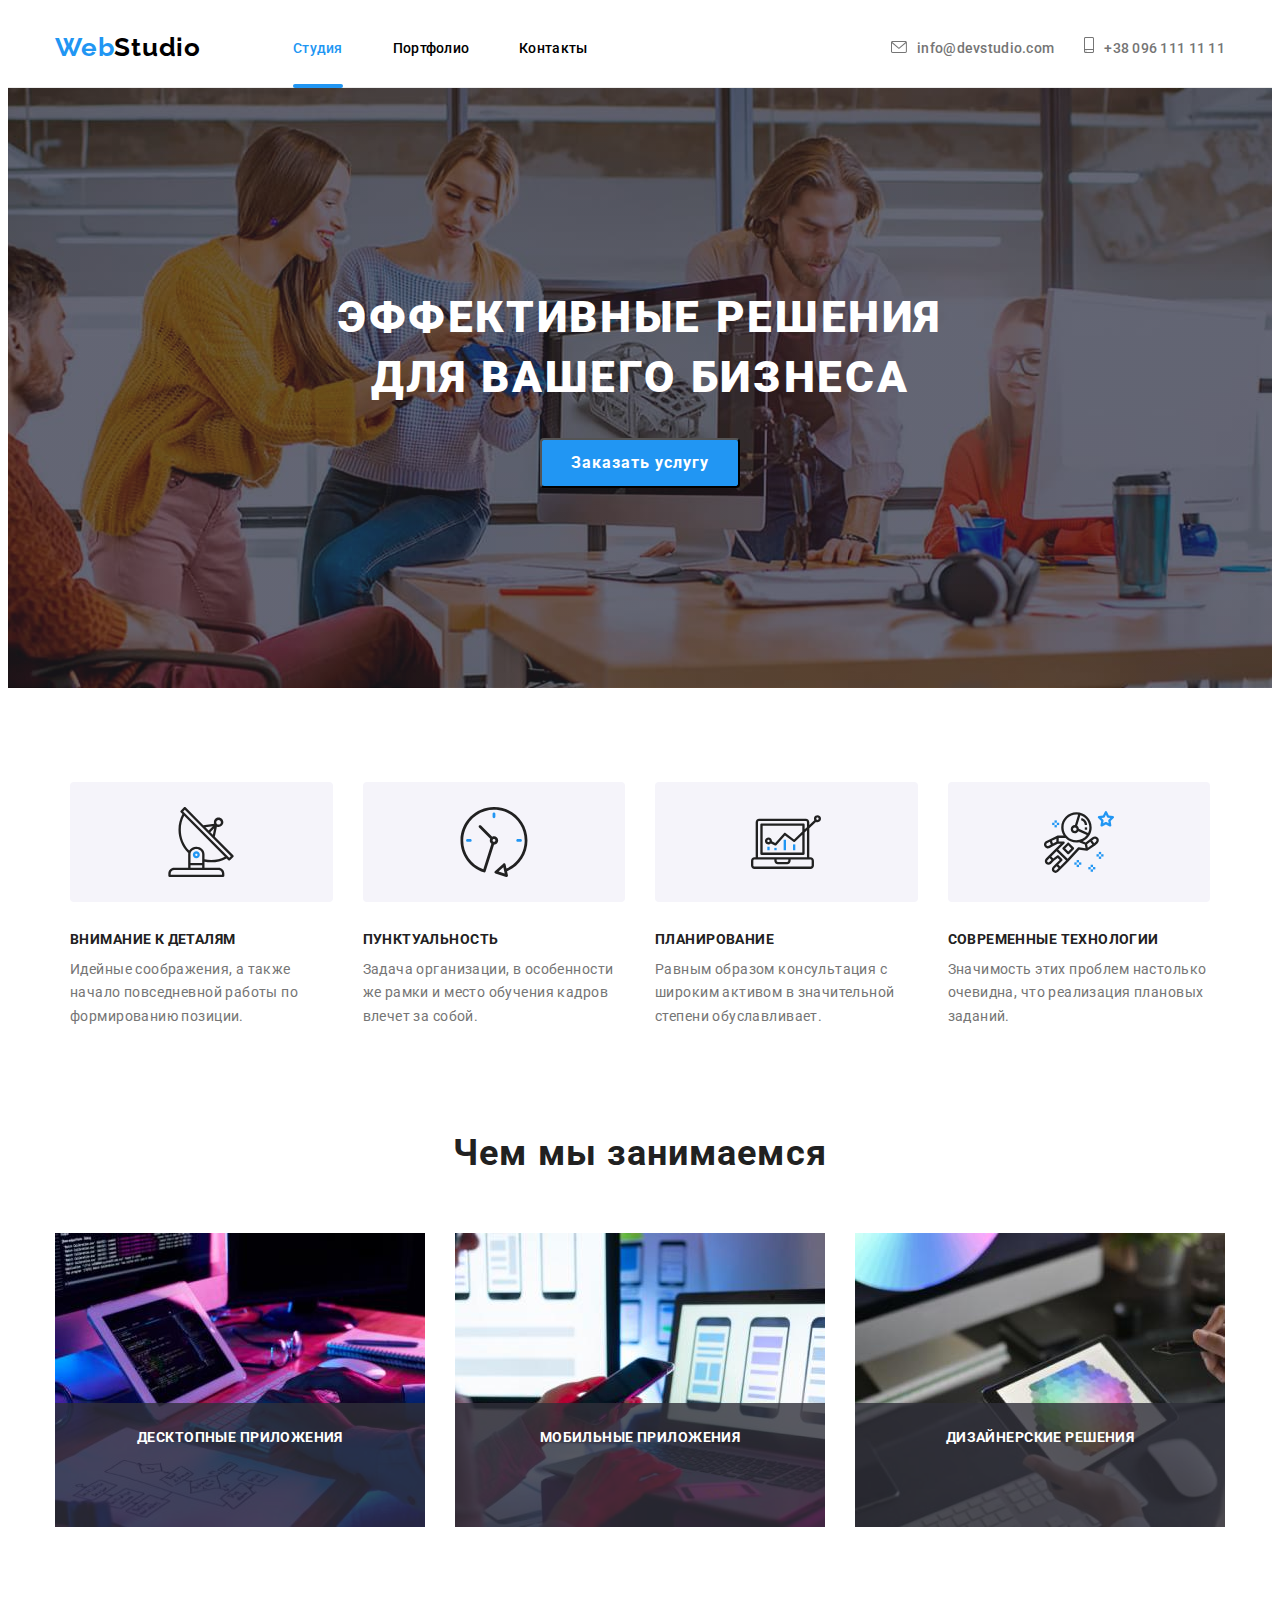
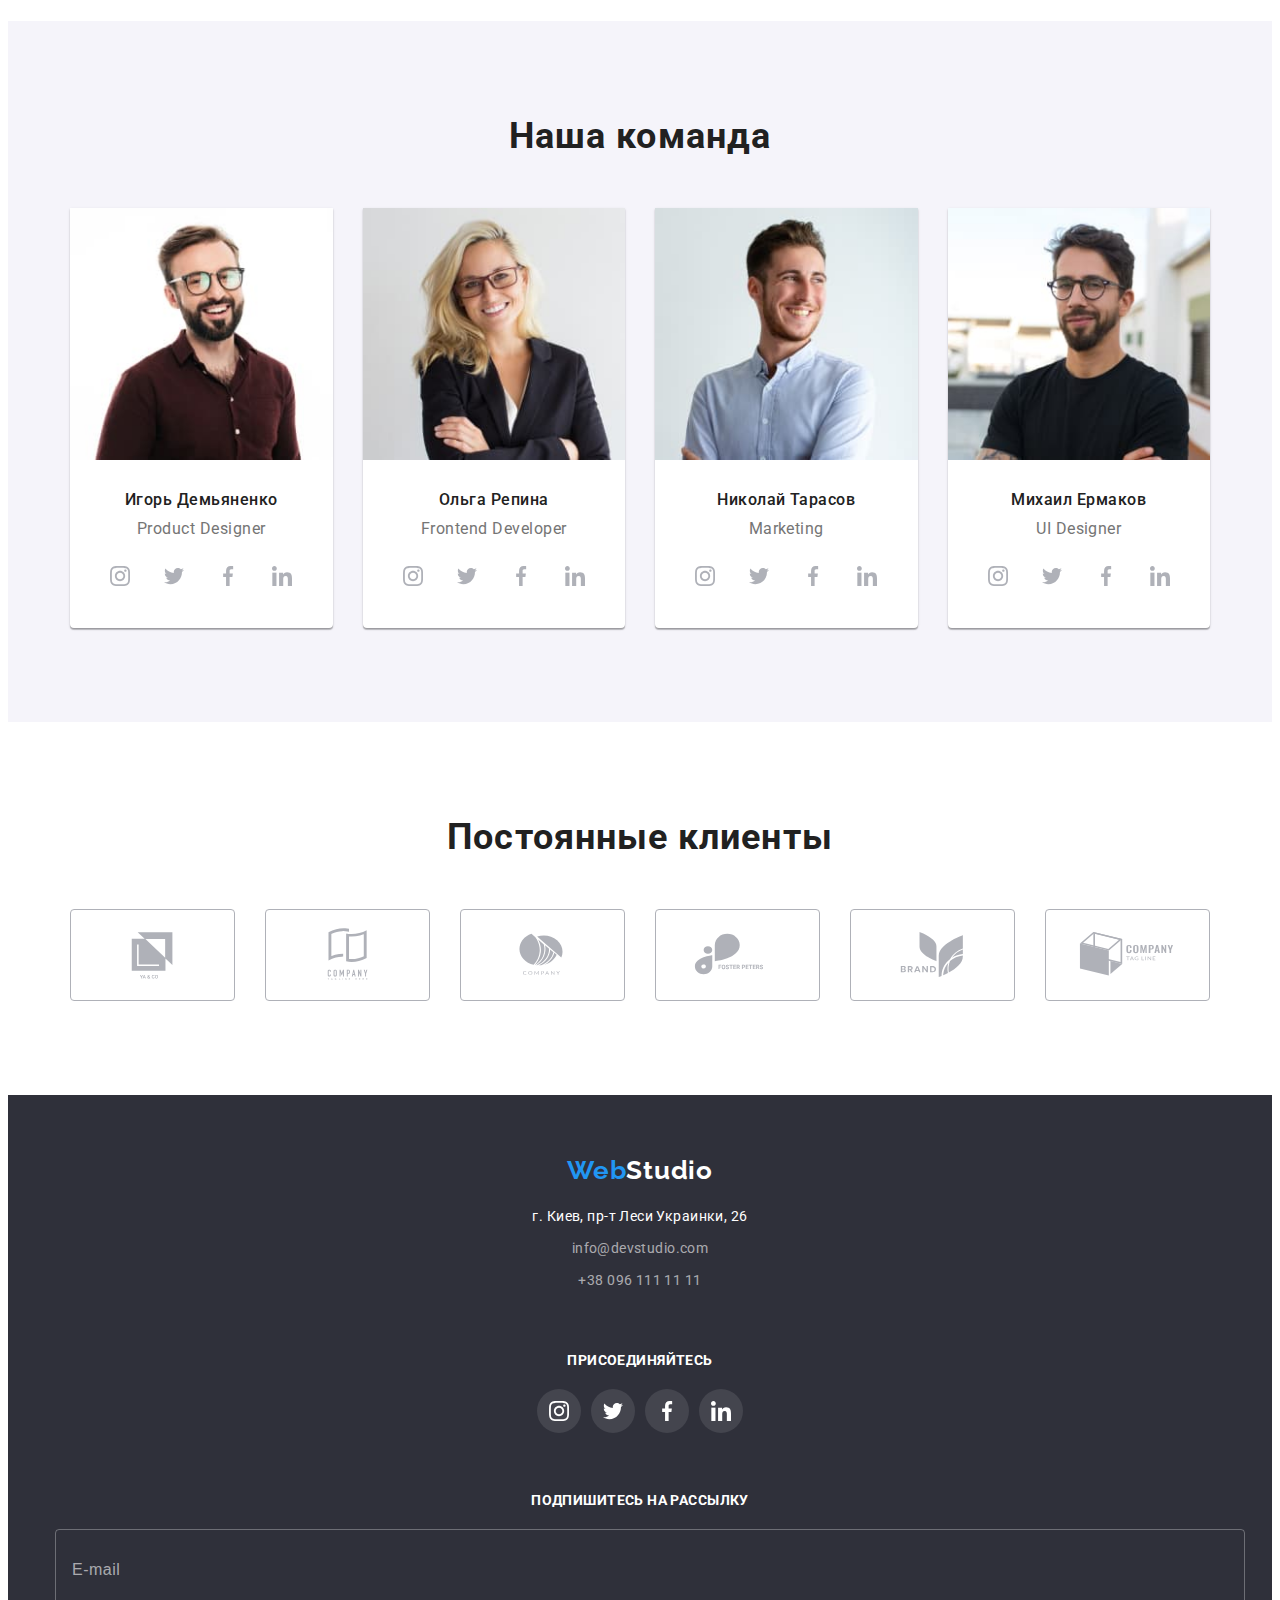
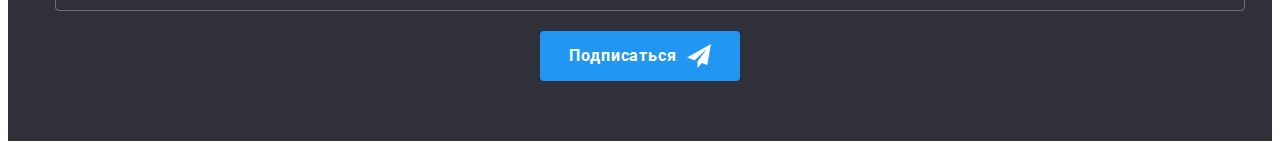
==== commit c869576f: "footer mob done" ====
--- a/index.html
+++ b/index.html
@@ -446,7 +446,6 @@
       </div>
     </section>
 
-
     <section class="clients">
       <div class="container">
         <h2 class="clients__title">Постоянные клиенты</h2>
@@ -504,7 +503,7 @@
     </section>
   </main>
 
-  <!-- <footer class="footer">
+  <footer class="footer">
     <div class="container footer-container">
       <div class="footer-contact-info">
         <a class="footer-logo" href="./index.html"><span class="footer-logo__web" lang="en">Web</span><span
@@ -580,7 +579,7 @@
         </form>
       </div>
     </div>
-  </footer> -->
+  </footer>
 
   <div class="backdrop is-hidden" data-modal>
     <div class="modal">
--- a/css/main.min.css
+++ b/css/main.min.css
@@ -1,2 +1,2 @@
-:root{--logo-color: #ffffff;--main-title-color: #ffffff;--second-title-color: #212121;--first-text-color: #757575;--second-text-color: #212121;--third-text-color: #ffffff;--fourth-text-color: rgba(255, 255, 255, 0.6);--button-color: #ffffff;--header-main-text-color: #000000;--header-second-text-color: #757575;--accent-color: #2196f3;--background-block-color: #2f303a;--background-block-secondary-color: #f5f4fa;--background-color-third-color: #ffffff}p,h1,h2,h3,h4,h5,h6{margin:0 auto}ul{margin:0;padding:0}img{display:block;max-width:100%;height:auto}.visually-hidden{position:absolute;white-space:nowrap;width:1px;height:1px;overflow:hidden;border:0;padding:0;clip:rect(0 0 0 0);clip-path:inset(50%);margin:-1px}body{font-family:"Roboto", sans-serif;color:var(--main-title-color)}.list{list-style:none}.link{text-decoration:none}.container{width:100%;box-sizing:border-box;padding-left:15px;padding-right:15px;margin:0 auto}@media screen and (min-width: 480px){.container{width:480px}}@media screen and (min-width: 768px){.container{width:768px}}@media screen and (min-width: 1200px){.container{width:1200px}}.backdrop{position:fixed;top:0;left:0;width:100vw;height:100vh;background-color:rgba(0,0,0,0.2);opacity:1;transition:opacity 250ms cubic-bezier(0.4, 0, 0.2, 1),visibility 250ms cubic-bezier(0.4, 0, 0.2, 1)}.is-hidden{visibility:hidden;opacity:0;pointer-events:none}.modal{position:absolute;padding:40px;top:50%;left:50%;width:528px;min-height:581px;background-color:#ffffff;border-radius:4px;transform:translate(-50%, -50%) scale(1);transition:transform 250ms cubic-bezier(0.4, 0, 0.2, 1),visibility 250ms cubic-bezier(0.4, 0, 0.2, 1)}.is-hidden .modal{transform:translate(-50%, -50%) scale(0.5)}.modal-close{position:absolute;top:10px;right:10px;width:30px;height:30px;cursor:pointer;background-color:transparent;border:1px solid rgba(0,0,0,0.1);border-radius:50px;display:flex;align-items:center;justify-content:center;transition:border-color 250ms cubic-bezier(0.4, 0, 0.2, 1)}.modal-close:focus,.modal-close:hover{border-color:var(--accent-color)}.icon-close{transition:fill 250ms cubic-bezier(0.4, 0, 0.2, 1)}.modal-close:focus .icon-close,.modal-close:hover .icon-close{fill:var(--accent-color)}.modal__title{margin-bottom:12px;font-weight:700;font-size:20px;line-height:1.15;letter-spacing:.03em;text-align:center;color:var(--second-text-color)}.modal-form__info{margin-bottom:10px}.modal-personalization__wrap{position:relative}.modal-personalization__icon{position:absolute;top:50%;left:12px;transform:translateY(-50%);transition:fill 250ms cubic-bezier(0.4, 0, 0.2, 1)}.modal-personalization__input{padding-left:42px;padding-right:12px;font-size:12px;line-height:1.17;letter-spacing:0.01em;color:var(--header-second-text-color);width:100%;height:40px;border:1px solid rgba(33,33,33,0.2);border-radius:4px;background-color:transparent;outline:transparent;transition:border-color 250ms cubic-bezier(0.4, 0, 0.2, 1)}.modal-personalization__input:focus{border-color:var(--accent-color)}.modal-personalization__input:focus+.modal-personalization__icon{fill:var(--accent-color)}.modal-form__text{display:block;margin-bottom:4px;font-size:12px;line-height:1.17;letter-spacing:0.01em;color:var(--header-second-text-color)}.modal-form__comment{padding-left:16px;padding-right:16px;padding-top:12px;padding-bottom:12px;margin-bottom:20px;width:100%;height:120px;border:1px solid rgba(33,33,33,0.2);border-radius:4px;background-color:transparent;outline:transparent;resize:none}.modal-form__comment::placeholder{font-size:12px;line-height:1.17;letter-spacing:0.01em;color:rgba(117,117,117,0.5)}.modal-button{display:block;margin:0 auto;font-family:inherit;font-weight:700;font-size:16px;line-height:1.87;align-items:center;text-align:center;justify-content:center;letter-spacing:0.06em;width:200px;height:50px;cursor:pointer;border-radius:4px;color:var(--button-color);background-color:var(--accent-color);border-color:transparent;outline:transparent;box-shadow:0px 4px 4px rgba(0,0,0,0.25);transition:background-color 250ms cubic-bezier(0.4, 0, 0.2, 1)}.modal-button:focus{background-color:#188CE8}.modal-form-agreement{margin-bottom:30px}.agreement-text{display:flex;align-items:center;justify-content:center;font-size:14px;line-height:1.71px;letter-spacing:0.03em;color:var(--header-second-text-color)}.agreement-text span{width:16px;height:15px;margin-right:7px;display:flex;align-items:center;justify-content:center;border:2px solid #212121;border-radius:2px}.icon-checkmark{fill:#FFFFFF}.modal-check:checked+.agreement-text span{background-color:var(--accent-color);border:none}.agreemnet-link{color:var(--accent-color);text-decoration:underline;text-decoration-skip-ink:none}.socials{display:flex;justify-content:center}.socials__item{width:44px;height:44px}.socials__item:not(:last-child){margin-right:10px}.socials__link{display:flex;align-items:center;justify-content:center;width:100%;height:100%;border-radius:50%;color:#AFB1B8;outline:rgba(0,0,0,0);transition:background-color 250ms cubic-bezier(0.4, 0, 0.2, 1),color 250ms cubic-bezier(0.4, 0, 0.2, 1)}.socials__link:hover,.socials__link:focus{background-color:var(--accent-color)}.socials__link:hover .socials__icon,.socials__link:focus .socials__icon{fill:#FFFFFF}.social--fill-grey{fill:#AFB1B8}.social--fill-white{fill:#ffffff;background-color:rgba(255,255,255,0.1)}.header-container{display:flex;align-items:center}.header{padding-top:16px;padding-bottom:16px;border-bottom:1px solid #ECECEC}@media screen and (min-width: 768px){.header{padding-top:21px;padding-bottom:21px}}@media screen and (min-width: 1200px){.header{padding-top:24px;padding-bottom:24px}}.header-list__link{font-weight:500;font-size:14px;line-height:1.14;letter-spacing:.02em;color:var(--header-main-text-color);transition:color 250ms cubic-bezier(0.4, 0, 0.2, 1);position:relative}.header-list__link:hover,.header-list__link:focus{color:var(--accent-color)}.header-nav .link.current{color:var(--accent-color)}.header-nav .link.current::after{content:" ";width:100%;height:4px;border-radius:2px;background-color:var(--accent-color);position:absolute;left:0;bottom:-32px}.header-logo{display:block;margin-right:auto;width:134px;font-family:Raleway;font-weight:700;font-size:24px;line-height:1.17;letter-spacing:.03em;text-decoration:none}@media screen and (min-width: 1200px){.header-logo{font-family:Raleway;font-weight:700;font-size:26px;line-height:1.19;letter-spacing:.03em;text-decoration:none;width:145px;margin-right:93px}}.header-logo__web{color:var(--accent-color)}.header-logo__studio{color:var(--header-main-text-color)}.header-list{display:none;align-items:center}@media screen and (min-width: 768px){.header-list{display:flex}}.header-list__item:not(:last-child){margin-right:50px}.header-contacts{display:flex;align-items:center;margin-left:auto}@media screen and (max-width: 1200px){.header-contacts{display:none}}.header-contacts-tab{margin-left:auto}@media screen and (max-width: 767px){.header-contacts-tab{display:none}}@media screen and (min-width: 1199px){.header-contacts-tab{display:none}}.header-contacts-tab__wrap{display:flex;align-items:center;height:14px}.header-contacts__link{font-weight:500;font-size:14px;line-height:1.14;letter-spacing:.02em;color:var(--header-second-text-color);text-decoration:none;transition:color 250ms cubic-bezier(0.4, 0, 0.2, 1)}.header-contacts__link:hover,.header-contacts__link:focus{color:var(--accent-color)}.header-contacts-tab__link{font-weight:500;font-size:12px;line-height:1.17;letter-spacing:.02em;color:var(--header-second-text-color);text-decoration:none;transition:color 250ms cubic-bezier(0.4, 0, 0.2, 1)}.header-contacts-tab__link:hover,.header-contacts-tab__link:focus{color:var(--accent-color)}.header-contacts__item:not(:last-child){margin-right:30px}.header-contacts-tab__item:not(:last-child){margin-bottom:10px}.header-contacts__icon{fill:currentColor;margin-right:10px}.header-contacts-phone__icon{fill:currentColor;margin-right:8px;vertical-align:middle}.header-contacts-mail__icon{fill:currentColor;margin-right:8px}.menu-btn{background-color:transparent;border-color:transparent;cursor:pointer;margin-left:auto}@media screen and (min-width: 768px){.menu-btn{display:none}}.mob-menu{position:fixed;background-color:#fff;width:100vw;height:100vh;top:0;z-index:5;padding-top:10px;padding-bottom:48px}.mob-menu .container{display:flex;height:100%;flex-direction:column;justify-content:space-between}.menu-close-btn{display:block;margin-left:auto;background-color:transparent;border-color:transparent;cursor:pointer}.mob-menu-list__item:not(:last-child){margin-bottom:32px}.mob-menu-contacts{margin-bottom:64px}.mob-menu-contacts__item:not(:last-child){margin-bottom:32px}.mob-social-list{display:flex}.mob-social-list__item:not(:last-child){margin-right:20px}.mob-menu-list__link{font-weight:500;font-size:40px;line-height:1.17;letter-spacing:.02em;color:#212121}.mob-menu-list__link:hover,.mob-menu-list__link:focus{color:#2196F3}.mob-social-list__link{font-weight:500;font-size:18px;line-height:1.22;letter-spacing:.02em;color:#2196F3}.mob-social-list__link:hover,.mob-social-list__link:focus{color:#757575}.mob-menu-tel__link{color:#2196F3;display:block;font-weight:500;font-size:34px;line-height:1.18;letter-spacing:.02em}.mob-menu-mail__link{color:#757575;font-weight:500;font-size:24px;line-height:1.17;letter-spacing:.02em}.hero__title{margin-bottom:30px;max-width:360px;font-weight:900;font-size:26px;line-height:1.65;letter-spacing:.06em;text-transform:uppercase;color:var(--main-title-color)}@media screen and (min-width: 1200px){.hero__title{font-weight:900;font-size:44px;line-height:1.36;letter-spacing:.06em;max-width:696px}}.hero__button{font-family:inherit;font-weight:700;font-size:16px;line-height:1.87;align-items:center;text-align:center;letter-spacing:0.06em;width:200px;height:50px;cursor:pointer;border-radius:4px;color:var(--button-color);background-color:var(--accent-color)}.hero-container{text-align:center}.hero{padding-top:118px;padding-bottom:118px;background-color:var(--background-block-color);background-image:linear-gradient(to right, rgba(47,48,58,0.4), rgba(47,48,58,0.4)),url(../images/hero/hero-mob-1x.jpg);background-repeat:no-repeat;background-position:center;background-size:cover}@media screen and (min-width: 1200px){.hero{padding-top:200px;padding-bottom:200px}}@media (min-device-pixel-ratio: 2), (min-resolution: 192dpi), (min-resolution: 2dppx){.hero{background-image:linear-gradient(to right, rgba(47,48,58,0.4), rgba(47,48,58,0.4)),url(../images/hero/hero-mob-2x.jpg)}}@media screen and (min-width: 768px){.hero{background-image:linear-gradient(to right, rgba(47,48,58,0.4), rgba(47,48,58,0.4)),url(../images/hero/hero-tab-1x.jpg)}}@media screen and (min-width: 768px) and (min-device-pixel-ratio: 2), screen and (min-width: 768px) and (min-resolution: 192dpi), screen and (min-width: 768px) and (min-resolution: 2dppx){.hero{background-image:linear-gradient(to right, rgba(47,48,58,0.4), rgba(47,48,58,0.4)),url(../images/hero/hero-tab-2x.jpg)}}@media screen and (min-width: 1200px){.hero{background-image:linear-gradient(to right, rgba(47,48,58,0.4), rgba(47,48,58,0.4)),url(../images/hero/hero-desk-1x.jpg)}}@media screen and (min-width: 1200px) and (min-device-pixel-ratio: 2), screen and (min-width: 1200px) and (min-resolution: 192dpi), screen and (min-width: 1200px) and (min-resolution: 2dppx){.hero{background-image:linear-gradient(to right, rgba(47,48,58,0.4), rgba(47,48,58,0.4)),url(../images/hero/hero-desk-2x.jpg)}}.features__title{margin-bottom:10px;text-align:center;font-weight:700;font-size:14px;line-height:1.14;letter-spacing:.03em;text-transform:uppercase;color:var(--second-title-color)}@media screen and (min-width: 768px){.features__title{text-align:left}}.features__text{font-size:14px;line-height:1.71;letter-spacing:0.03em;color:var(--first-text-color)}@media screen and (min-width: 768px){.features__list{display:flex;flex-wrap:wrap;margin-left:-30px}}@media screen and (min-width: 1200px){.features__list{display:flex;flex-wrap:wrap;margin-left:-30px}}.features__item{margin-bottom:30px}.features__item:last-child{margin-bottom:0}@media screen and (min-width: 768px){.features__item{width:calc(100% / 2 - 30px);margin-left:30px}.features__item:nth-last-child(-n+2){margin-bottom:0}}@media screen and (min-width: 1200px){.features__item{width:calc(100% / 4 - 30px);margin-left:30px;margin-bottom:0px}}.features{padding-top:60px;padding-bottom:60px}@media screen and (min-width: 1200px){.features{padding-top:94px;padding-bottom:94px}}.features__picture{display:flex;margin-bottom:30px;align-items:center;justify-content:center;width:100%;height:120px;background-color:#F5F4FA;border-radius:4px}.about-us__title{margin-bottom:50px;font-weight:700;font-size:36px;line-height:1.67;letter-spacing:.03em;text-align:center;color:var(--second-title-color)}.about-us{padding-bottom:94px}@media screen and (max-width: 1199px){.about-us{display:none}}.about-us__list{display:flex}.about-us__item:not(:last-child){margin-right:30px}.about-us__item-wrap{position:relative}.about-us__item-text{position:absolute;left:0;bottom:0;font-weight:700;font-size:14px;line-height:1.14;letter-spacing:.03em;text-transform:uppercase;padding-top:27px;padding-bottom:27px;text-align:center;width:370px;height:70px;color:#FFFFFF;background-color:rgba(47,48,58,0.8)}.our-team__title{margin-bottom:30px;font-weight:700;font-size:28px;line-height:1.17;letter-spacing:.03em;text-align:center;color:var(--second-title-color)}@media screen and (min-width: 1200px){.our-team__title{margin-bottom:50px;font-weight:700;font-size:36px;line-height:1.17;letter-spacing:.03em}}.our-team__subtitle{margin-bottom:10px;font-weight:500;font-size:16px;line-height:1.19;letter-spacing:.03em;text-align:center;color:var(--second-text-color)}.our-team__text{margin-bottom:16px;font-size:16px;line-height:1.19;text-align:center;letter-spacing:0.03em;color:var(--first-text-color)}.our-team{padding-top:60px;padding-bottom:60px;background-color:var(--background-block-secondary-color)}@media screen and (min-width: 1200px){.our-team{padding-top:94px;padding-bottom:94px}}@media screen and (min-width: 768px){.our-team__list{display:flex;flex-wrap:wrap;margin-left:-30px}}@media screen and (min-width: 1200px){.our-team__list{display:flex;flex-wrap:wrap;margin-left:-30px}}.our-team__item{width:100%;margin-bottom:30px;background-color:#FFFFFF;border-bottom-left-radius:4px;border-bottom-right-radius:4px;box-shadow:0px 1px 3px rgba(0,0,0,0.12),0px 1px 1px rgba(0,0,0,0.14),0px 2px 1px rgba(0,0,0,0.2);border-radius:0px 0px 4px 4px}.our-team__item:last-child{margin-bottom:0}@media screen and (min-width: 768px){.our-team__item{width:calc(100% / 2 - 30px);margin-left:30px}.our-team__item:nth-last-child(-n+2){margin-bottom:0}}@media screen and (min-width: 1200px){.our-team__item{width:calc(100% / 4 - 30px);margin-left:30px;margin-bottom:0px}}.our-team__item-content{padding-top:30px;padding-bottom:30px}.clients{padding-top:60px;padding-bottom:60px}@media screen and (min-width: 1200px){.clients{padding-top:94px;padding-bottom:94px}}.clients__title{margin-bottom:30px;font-weight:700;font-size:28px;line-height:1.17;letter-spacing:.03em;text-align:center;color:var(--second-title-color)}@media screen and (min-width: 1200px){.clients__title{margin-bottom:50px;font-weight:700;font-size:36px;line-height:1.17;letter-spacing:.03em}}.clients-list{display:flex;flex-wrap:wrap}.clients-list__item{flex-basis:calc(100% / 2 - 30px);height:92px;margin-bottom:30px}.clients-list__item:nth-child(2n+1){margin-right:30px}.clients-list__item:nth-child(n+5){margin-bottom:0}@media screen and (min-width: 768px){.clients-list__item{flex-basis:calc(100% / 3 - 30px);margin-right:30px;margin-bottom:30px}.clients-list__item:nth-child(3n+3){margin-right:0}.clients-list__item:nth-child(n+4){margin-bottom:0}}@media screen and (min-width: 1200px){.clients-list__item{flex-basis:calc(100% / 6 - 30px);margin-bottom:0}.clients-list__item:not(:last-child){margin-right:30px}}.clients-list__link{border:1px solid #AFB1B8;box-sizing:border-box;border-radius:4px;width:100%;height:100%;display:flex;align-items:center;justify-content:center;color:#AFB1B8;outline:transparent;transition:border-color 250ms cubic-bezier(0.4, 0, 0.2, 1),color 250ms cubic-bezier(0.4, 0, 0.2, 1)}.clients-list__link:hover,.clients-list__link:focus{color:var(--accent-color);border-color:var(--accent-color)}.clients-list__icon{fill:currentColor}.footer-address__tel,.footer-address__mail{font-size:14px;line-height:1.71;letter-spacing:0.03em;color:var(--fourth-text-color);transition:color 250ms cubic-bezier(0.4, 0, 0.2, 1)}.footer-address__tel:hover,.footer-address__mail:hover,.footer-address__tel:focus,.footer-address__mail:focus{color:var(--accent-color)}.footer-address__map{font-size:14px;line-height:1.71;letter-spacing:0.03em;color:var(--third-text-color);transition:color 250ms cubic-bezier(0.4, 0, 0.2, 1)}.footer-address__map:hover,.footer-address__map:focus{color:var(--accent-color)}.footer-address{font-style:normal}.footer-address__item:not(:last-child){margin-bottom:9px}.footer-logo{display:block;margin-bottom:20px;font-family:Raleway;font-weight:700;font-size:26px;line-height:1.19;letter-spacing:.03em;text-decoration:none}.footer-logo__web{color:var(--accent-color)}.footer-logo__studio{color:var(--logo-color)}.footer{background-color:var(--background-block-color)}.footer-contact-info{padding-top:60px;padding-bottom:60px;margin-right:70px;width:231px}.footer-container{display:flex}.footer-social__join-text{margin-bottom:20px;font-weight:700;font-size:14px;line-height:1.14;letter-spacing:.03em;text-transform:uppercase;text-align:left;justify-content:center}.footer-mailing__title{margin-bottom:20px;font-weight:700;font-size:14px;line-height:1.14;letter-spacing:.03em;text-transform:uppercase;text-align:left;justify-content:center}.footer-social{padding-top:72px;padding-bottom:100px;margin-right:93px}.footer-mailing{padding-top:72px;padding-bottom:94px}.mailing-form__input{font-size:16px;line-height:1.25;letter-spacing:0.03em;color:rgba(255,255,255,0.6);width:358px;height:50px;background-color:transparent;border:1px solid rgba(255,255,255,0.3);border-radius:4px;margin-right:12px;padding-left:16px;padding-top:15px;padding-bottom:15px;outline:transparent}.mailing-form__input::placeholder{font-size:16px;line-height:1.25;letter-spacing:0.03em;color:rgba(255,255,255,0.6)}.mailing-form__button{display:flex;margin:0 auto;font-family:inherit;font-weight:700;font-size:16px;line-height:1.87;align-items:center;justify-content:center;letter-spacing:0.06em;width:200px;height:50px;cursor:pointer;border-radius:4px;color:var(--button-color);background-color:var(--accent-color);border-color:transparent;outline:transparent}.mailing-form__wrap{display:flex}.mailing-form__icon{margin-left:10px}.filter{padding-top:60px;padding-bottom:60px}@media screen and (min-width: 1200px){.filter{padding-top:94px;padding-bottom:94px}}.filter-list{display:flex;flex-wrap:wrap;margin-bottom:40px}@media screen and (min-width: 768px){.filter-list{margin-bottom:50px;justify-content:center}}.filter-list__item:not(:last-child){margin-right:8px}.filter-list__item:nth-last-child(n+3){margin-bottom:15px}@media screen and (min-width: 768px){.filter-list__item:nth-last-child(n+3){margin-bottom:0}}.filter-examples{display:flex;flex-wrap:wrap}.filter-examples__item{margin-right:30px;margin-bottom:30px;width:370px;border:1px solid #EEEEEE}.filter-examples__item:hover,.filter-examples__item:focus{box-shadow:0px 1px 1px rgba(0,0,0,0.12),0px 4px 4px rgba(0,0,0,0.06),1px 4px 6px rgba(0,0,0,0.16)}.filter-examples__item:nth-child(3n){margin-right:0}.filter-examples__item:nth-last-child(-n+3){margin-bottom:0}.filter-list__button{padding:6px 22px;font-family:inherit;font-weight:500;font-size:16px;line-height:1.63;letter-spacing:0.03em;text-align:center;cursor:pointer;border-radius:4px;color:var(--second-title-color);border-color:transparent;background-color:var(--background-block-secondary-color);transition:color 250ms cubic-bezier(0.4, 0, 0.2, 1),box-shadow 250ms cubic-bezier(0.4, 0, 0.2, 1),background-color 250ms cubic-bezier(0.4, 0, 0.2, 1)}.filter-list__button:hover,.filter-list__button:focus{background-color:var(--accent-color);color:var(--button-color);box-shadow:0px 3px 1px rgba(0,0,0,0.1),0px 1px 2px rgba(0,0,0,0.08),0px 2px 2px rgba(0,0,0,0.12)}.filter-examples__title{margin-bottom:4px;font-weight:700;font-size:18px;line-height:2;letter-spacing:.06em;text-align:left;color:var(--second-title-color);background-color:var(--background-color-third-color)}.filter-examples__text{font-size:16px;line-height:1.88;text-align:left;letter-spacing:0.03em;color:var(--first-text-color);background-color:var(--background-color-third-color)}.filter-examples__main-text{padding:20px 24px}.filter-examples__item-wrap{position:relative;overflow:hidden}.filter-examples__description-text{position:absolute;top:0;left:0;padding:63px 24px;height:100%;font-size:18px;line-height:1.56;letter-spacing:0.03em;color:#ffffff;background-color:rgba(33,150,243,0.9);transform:translateY(100%);transition:transform 250ms cubic-bezier(0.4, 0, 0.2, 1)}
+:root{--logo-color: #ffffff;--main-title-color: #ffffff;--second-title-color: #212121;--first-text-color: #757575;--second-text-color: #212121;--third-text-color: #ffffff;--fourth-text-color: rgba(255, 255, 255, 0.6);--button-color: #ffffff;--header-main-text-color: #000000;--header-second-text-color: #757575;--accent-color: #2196f3;--background-block-color: #2f303a;--background-block-secondary-color: #f5f4fa;--background-color-third-color: #ffffff}p,h1,h2,h3,h4,h5,h6{margin:0 auto}ul{margin:0;padding:0}img{display:block;max-width:100%;height:auto}.visually-hidden{position:absolute;white-space:nowrap;width:1px;height:1px;overflow:hidden;border:0;padding:0;clip:rect(0 0 0 0);clip-path:inset(50%);margin:-1px}body{font-family:"Roboto", sans-serif;color:var(--main-title-color)}.list{list-style:none}.link{text-decoration:none}.container{width:100%;box-sizing:border-box;padding-left:15px;padding-right:15px;margin:0 auto}@media screen and (min-width: 480px){.container{width:480px}}@media screen and (min-width: 768px){.container{width:768px}}@media screen and (min-width: 1200px){.container{width:1200px}}.backdrop{position:fixed;top:0;left:0;width:100vw;height:100vh;background-color:rgba(0,0,0,0.2);opacity:1;transition:opacity 250ms cubic-bezier(0.4, 0, 0.2, 1),visibility 250ms cubic-bezier(0.4, 0, 0.2, 1)}.is-hidden{visibility:hidden;opacity:0;pointer-events:none}.modal{position:absolute;padding:40px;top:50%;left:50%;width:528px;min-height:581px;background-color:#ffffff;border-radius:4px;transform:translate(-50%, -50%) scale(1);transition:transform 250ms cubic-bezier(0.4, 0, 0.2, 1),visibility 250ms cubic-bezier(0.4, 0, 0.2, 1)}.is-hidden .modal{transform:translate(-50%, -50%) scale(0.5)}.modal-close{position:absolute;top:10px;right:10px;width:30px;height:30px;cursor:pointer;background-color:transparent;border:1px solid rgba(0,0,0,0.1);border-radius:50px;display:flex;align-items:center;justify-content:center;transition:border-color 250ms cubic-bezier(0.4, 0, 0.2, 1)}.modal-close:focus,.modal-close:hover{border-color:var(--accent-color)}.icon-close{transition:fill 250ms cubic-bezier(0.4, 0, 0.2, 1)}.modal-close:focus .icon-close,.modal-close:hover .icon-close{fill:var(--accent-color)}.modal__title{margin-bottom:12px;font-weight:700;font-size:20px;line-height:1.15;letter-spacing:.03em;text-align:center;color:var(--second-text-color)}.modal-form__info{margin-bottom:10px}.modal-personalization__wrap{position:relative}.modal-personalization__icon{position:absolute;top:50%;left:12px;transform:translateY(-50%);transition:fill 250ms cubic-bezier(0.4, 0, 0.2, 1)}.modal-personalization__input{padding-left:42px;padding-right:12px;font-size:12px;line-height:1.17;letter-spacing:0.01em;color:var(--header-second-text-color);width:100%;height:40px;border:1px solid rgba(33,33,33,0.2);border-radius:4px;background-color:transparent;outline:transparent;transition:border-color 250ms cubic-bezier(0.4, 0, 0.2, 1)}.modal-personalization__input:focus{border-color:var(--accent-color)}.modal-personalization__input:focus+.modal-personalization__icon{fill:var(--accent-color)}.modal-form__text{display:block;margin-bottom:4px;font-size:12px;line-height:1.17;letter-spacing:0.01em;color:var(--header-second-text-color)}.modal-form__comment{padding-left:16px;padding-right:16px;padding-top:12px;padding-bottom:12px;margin-bottom:20px;width:100%;height:120px;border:1px solid rgba(33,33,33,0.2);border-radius:4px;background-color:transparent;outline:transparent;resize:none}.modal-form__comment::placeholder{font-size:12px;line-height:1.17;letter-spacing:0.01em;color:rgba(117,117,117,0.5)}.modal-button{display:block;margin:0 auto;font-family:inherit;font-weight:700;font-size:16px;line-height:1.87;align-items:center;text-align:center;justify-content:center;letter-spacing:0.06em;width:200px;height:50px;cursor:pointer;border-radius:4px;color:var(--button-color);background-color:var(--accent-color);border-color:transparent;outline:transparent;box-shadow:0px 4px 4px rgba(0,0,0,0.25);transition:background-color 250ms cubic-bezier(0.4, 0, 0.2, 1)}.modal-button:focus{background-color:#188CE8}.modal-form-agreement{margin-bottom:30px}.agreement-text{display:flex;align-items:center;justify-content:center;font-size:14px;line-height:1.71px;letter-spacing:0.03em;color:var(--header-second-text-color)}.agreement-text span{width:16px;height:15px;margin-right:7px;display:flex;align-items:center;justify-content:center;border:2px solid #212121;border-radius:2px}.icon-checkmark{fill:#FFFFFF}.modal-check:checked+.agreement-text span{background-color:var(--accent-color);border:none}.agreemnet-link{color:var(--accent-color);text-decoration:underline;text-decoration-skip-ink:none}.socials{display:flex;justify-content:center}.socials__item{width:44px;height:44px}.socials__item:not(:last-child){margin-right:10px}.socials__link{display:flex;align-items:center;justify-content:center;width:100%;height:100%;border-radius:50%;color:#AFB1B8;outline:rgba(0,0,0,0);transition:background-color 250ms cubic-bezier(0.4, 0, 0.2, 1),color 250ms cubic-bezier(0.4, 0, 0.2, 1)}.socials__link:hover,.socials__link:focus{background-color:var(--accent-color)}.socials__link:hover .socials__icon,.socials__link:focus .socials__icon{fill:#FFFFFF}.social--fill-grey{fill:#AFB1B8}.social--fill-white{fill:#ffffff;background-color:rgba(255,255,255,0.1)}.header-container{display:flex;align-items:center}.header{padding-top:16px;padding-bottom:16px;border-bottom:1px solid #ECECEC}@media screen and (min-width: 768px){.header{padding-top:21px;padding-bottom:21px}}@media screen and (min-width: 1200px){.header{padding-top:24px;padding-bottom:24px}}.header-list__link{font-weight:500;font-size:14px;line-height:1.14;letter-spacing:.02em;color:var(--header-main-text-color);transition:color 250ms cubic-bezier(0.4, 0, 0.2, 1);position:relative}.header-list__link:hover,.header-list__link:focus{color:var(--accent-color)}.header-nav .link.current{color:var(--accent-color)}.header-nav .link.current::after{content:" ";width:100%;height:4px;border-radius:2px;background-color:var(--accent-color);position:absolute;left:0;bottom:-32px}.header-logo{display:block;margin-right:auto;width:134px;font-family:Raleway;font-weight:700;font-size:24px;line-height:1.17;letter-spacing:.03em;text-decoration:none}@media screen and (min-width: 1200px){.header-logo{font-family:Raleway;font-weight:700;font-size:26px;line-height:1.19;letter-spacing:.03em;text-decoration:none;width:145px;margin-right:93px}}.header-logo__web{color:var(--accent-color)}.header-logo__studio{color:var(--header-main-text-color)}.header-list{display:none;align-items:center}@media screen and (min-width: 768px){.header-list{display:flex}}.header-list__item:not(:last-child){margin-right:50px}.header-contacts{display:flex;align-items:center;margin-left:auto}@media screen and (max-width: 1200px){.header-contacts{display:none}}.header-contacts-tab{margin-left:auto}@media screen and (max-width: 767px){.header-contacts-tab{display:none}}@media screen and (min-width: 1199px){.header-contacts-tab{display:none}}.header-contacts-tab__wrap{display:flex;align-items:center;height:14px}.header-contacts__link{font-weight:500;font-size:14px;line-height:1.14;letter-spacing:.02em;color:var(--header-second-text-color);text-decoration:none;transition:color 250ms cubic-bezier(0.4, 0, 0.2, 1)}.header-contacts__link:hover,.header-contacts__link:focus{color:var(--accent-color)}.header-contacts-tab__link{font-weight:500;font-size:12px;line-height:1.17;letter-spacing:.02em;color:var(--header-second-text-color);text-decoration:none;transition:color 250ms cubic-bezier(0.4, 0, 0.2, 1)}.header-contacts-tab__link:hover,.header-contacts-tab__link:focus{color:var(--accent-color)}.header-contacts__item:not(:last-child){margin-right:30px}.header-contacts-tab__item:not(:last-child){margin-bottom:10px}.header-contacts__icon{fill:currentColor;margin-right:10px}.header-contacts-phone__icon{fill:currentColor;margin-right:8px;vertical-align:middle}.header-contacts-mail__icon{fill:currentColor;margin-right:8px}.menu-btn{background-color:transparent;border-color:transparent;cursor:pointer;margin-left:auto}@media screen and (min-width: 768px){.menu-btn{display:none}}.mob-menu{position:fixed;background-color:#fff;width:100vw;height:100vh;top:0;z-index:5;padding-top:10px;padding-bottom:48px}.mob-menu .container{display:flex;height:100%;flex-direction:column;justify-content:space-between}.menu-close-btn{display:block;margin-left:auto;background-color:transparent;border-color:transparent;cursor:pointer}.mob-menu-list__item:not(:last-child){margin-bottom:32px}.mob-menu-contacts{margin-bottom:64px}.mob-menu-contacts__item:not(:last-child){margin-bottom:32px}.mob-social-list{display:flex}.mob-social-list__item:not(:last-child){margin-right:20px}.mob-menu-list__link{font-weight:500;font-size:40px;line-height:1.17;letter-spacing:.02em;color:#212121}.mob-menu-list__link:hover,.mob-menu-list__link:focus{color:#2196F3}.mob-social-list__link{font-weight:500;font-size:18px;line-height:1.22;letter-spacing:.02em;color:#2196F3}.mob-social-list__link:hover,.mob-social-list__link:focus{color:#757575}.mob-menu-tel__link{color:#2196F3;display:block;font-weight:500;font-size:34px;line-height:1.18;letter-spacing:.02em}.mob-menu-mail__link{color:#757575;font-weight:500;font-size:24px;line-height:1.17;letter-spacing:.02em}.hero__title{margin-bottom:30px;max-width:360px;font-weight:900;font-size:26px;line-height:1.65;letter-spacing:.06em;text-transform:uppercase;color:var(--main-title-color)}@media screen and (min-width: 1200px){.hero__title{font-weight:900;font-size:44px;line-height:1.36;letter-spacing:.06em;max-width:696px}}.hero__button{font-family:inherit;font-weight:700;font-size:16px;line-height:1.87;align-items:center;text-align:center;letter-spacing:0.06em;width:200px;height:50px;cursor:pointer;border-radius:4px;color:var(--button-color);background-color:var(--accent-color)}.hero-container{text-align:center}.hero{padding-top:118px;padding-bottom:118px;background-color:var(--background-block-color);background-image:linear-gradient(to right, rgba(47,48,58,0.4), rgba(47,48,58,0.4)),url(../images/hero/hero-mob-1x.jpg);background-repeat:no-repeat;background-position:center;background-size:cover}@media screen and (min-width: 1200px){.hero{padding-top:200px;padding-bottom:200px}}@media (min-device-pixel-ratio: 2), (min-resolution: 192dpi), (min-resolution: 2dppx){.hero{background-image:linear-gradient(to right, rgba(47,48,58,0.4), rgba(47,48,58,0.4)),url(../images/hero/hero-mob-2x.jpg)}}@media screen and (min-width: 768px){.hero{background-image:linear-gradient(to right, rgba(47,48,58,0.4), rgba(47,48,58,0.4)),url(../images/hero/hero-tab-1x.jpg)}}@media screen and (min-width: 768px) and (min-device-pixel-ratio: 2), screen and (min-width: 768px) and (min-resolution: 192dpi), screen and (min-width: 768px) and (min-resolution: 2dppx){.hero{background-image:linear-gradient(to right, rgba(47,48,58,0.4), rgba(47,48,58,0.4)),url(../images/hero/hero-tab-2x.jpg)}}@media screen and (min-width: 1200px){.hero{background-image:linear-gradient(to right, rgba(47,48,58,0.4), rgba(47,48,58,0.4)),url(../images/hero/hero-desk-1x.jpg)}}@media screen and (min-width: 1200px) and (min-device-pixel-ratio: 2), screen and (min-width: 1200px) and (min-resolution: 192dpi), screen and (min-width: 1200px) and (min-resolution: 2dppx){.hero{background-image:linear-gradient(to right, rgba(47,48,58,0.4), rgba(47,48,58,0.4)),url(../images/hero/hero-desk-2x.jpg)}}.features-container{display:flex;align-items:center}.features__title{margin-bottom:10px;text-align:center;font-weight:700;font-size:14px;line-height:1.14;letter-spacing:.03em;text-transform:uppercase;color:var(--second-title-color)}@media screen and (min-width: 768px){.features__title{text-align:left}}.features__text{font-size:14px;line-height:1.71;letter-spacing:0.03em;color:var(--first-text-color)}@media screen and (min-width: 768px){.features__list{display:flex;flex-wrap:wrap;justify-content:center}}@media screen and (min-width: 1200px){.features__list{display:flex;flex-wrap:wrap;justify-content:center}}.features__item{margin-bottom:30px}.features__item:last-child{margin-bottom:0}@media screen and (min-width: 768px){.features__item{width:calc(100% / 2 - 30px)}.features__item:nth-last-child(-n+2){margin-bottom:0}.features__item:nth-child(even){margin-left:30px}}@media screen and (min-width: 1200px){.features__item{width:calc(100% / 4 - 30px);margin-left:30px;margin-bottom:0px}.features__item:nth-child(1){margin-left:0}}.features{padding-top:60px;padding-bottom:60px}@media screen and (min-width: 1200px){.features{padding-top:94px;padding-bottom:94px}}.features__picture{display:flex;margin-bottom:30px;align-items:center;justify-content:center;width:100%;height:120px;background-color:#F5F4FA;border-radius:4px}.about-us__title{margin-bottom:50px;font-weight:700;font-size:36px;line-height:1.67;letter-spacing:.03em;text-align:center;color:var(--second-title-color)}.about-us{padding-bottom:94px}@media screen and (max-width: 1199px){.about-us{display:none}}.about-us__list{display:flex}.about-us__item:not(:last-child){margin-right:30px}.about-us__item-wrap{position:relative}.about-us__item-text{position:absolute;left:0;bottom:0;font-weight:700;font-size:14px;line-height:1.14;letter-spacing:.03em;text-transform:uppercase;padding-top:27px;padding-bottom:27px;text-align:center;width:370px;height:70px;color:#FFFFFF;background-color:rgba(47,48,58,0.8)}.our-team__title{margin-bottom:30px;font-weight:700;font-size:28px;line-height:1.17;letter-spacing:.03em;text-align:center;color:var(--second-title-color)}@media screen and (min-width: 1200px){.our-team__title{margin-bottom:50px;font-weight:700;font-size:36px;line-height:1.17;letter-spacing:.03em}}.our-team__subtitle{margin-bottom:10px;font-weight:500;font-size:16px;line-height:1.19;letter-spacing:.03em;text-align:center;color:var(--second-text-color)}.our-team__text{margin-bottom:16px;font-size:16px;line-height:1.19;text-align:center;letter-spacing:0.03em;color:var(--first-text-color)}.our-team{padding-top:60px;padding-bottom:60px;background-color:var(--background-block-secondary-color)}@media screen and (min-width: 1200px){.our-team{padding-top:94px;padding-bottom:94px}}@media screen and (min-width: 768px){.our-team__list{display:flex;flex-wrap:wrap;justify-content:center}}@media screen and (min-width: 1200px){.our-team__list{display:flex;flex-wrap:wrap;justify-content:center}}.our-team__item{width:100%;margin-bottom:30px;background-color:#FFFFFF;border-bottom-left-radius:4px;border-bottom-right-radius:4px;box-shadow:0px 1px 3px rgba(0,0,0,0.12),0px 1px 1px rgba(0,0,0,0.14),0px 2px 1px rgba(0,0,0,0.2);border-radius:0px 0px 4px 4px}.our-team__item:last-child{margin-bottom:0}@media screen and (min-width: 768px){.our-team__item{width:calc(100% / 2 - 30px)}.our-team__item:nth-last-child(-n+2){margin-bottom:0}.our-team__item:nth-child(even){margin-left:30px}}@media screen and (min-width: 1200px){.our-team__item{width:calc(100% / 4 - 30px);margin-left:30px;margin-bottom:0px}.our-team__item:nth-child(1){margin-left:0}}.our-team__item-content{padding-top:30px;padding-bottom:30px}.clients{padding-top:60px;padding-bottom:60px}@media screen and (min-width: 1200px){.clients{padding-top:94px;padding-bottom:94px}}.clients__title{margin-bottom:30px;font-weight:700;font-size:28px;line-height:1.17;letter-spacing:.03em;text-align:center;color:var(--second-title-color)}@media screen and (min-width: 1200px){.clients__title{margin-bottom:50px;font-weight:700;font-size:36px;line-height:1.17;letter-spacing:.03em}}.clients-list{display:flex;flex-wrap:wrap;justify-content:center}.clients-list__item{flex-basis:calc(100% / 2 - 30px);height:92px;margin-bottom:30px}.clients-list__item:nth-child(2n+1){margin-right:30px}.clients-list__item:nth-child(n+5){margin-bottom:0}@media screen and (min-width: 768px){.clients-list__item{flex-basis:calc(100% / 3 - 30px);margin-right:30px;margin-bottom:30px}.clients-list__item:nth-child(3n+3){margin-right:0}.clients-list__item:nth-child(n+4){margin-bottom:0}}@media screen and (min-width: 1200px){.clients-list__item{flex-basis:calc(100% / 6 - 30px);margin-bottom:0}.clients-list__item:not(:last-child){margin-right:30px}}.clients-list__link{border:1px solid #AFB1B8;box-sizing:border-box;border-radius:4px;width:100%;height:100%;display:flex;align-items:center;justify-content:center;color:#AFB1B8;outline:transparent;transition:border-color 250ms cubic-bezier(0.4, 0, 0.2, 1),color 250ms cubic-bezier(0.4, 0, 0.2, 1)}.clients-list__link:hover,.clients-list__link:focus{color:var(--accent-color);border-color:var(--accent-color)}.clients-list__icon{fill:currentColor}.footer{background-color:var(--background-block-color)}.footer-address__tel,.footer-address__mail{font-size:14px;line-height:1.71;letter-spacing:0.03em;color:var(--fourth-text-color);transition:color 250ms cubic-bezier(0.4, 0, 0.2, 1)}.footer-address__tel:hover,.footer-address__mail:hover,.footer-address__tel:focus,.footer-address__mail:focus{color:var(--accent-color)}.footer-address__map{font-size:14px;line-height:1.71;letter-spacing:0.03em;color:var(--third-text-color);transition:color 250ms cubic-bezier(0.4, 0, 0.2, 1)}.footer-address__map:hover,.footer-address__map:focus{color:var(--accent-color)}.footer-address{font-style:normal}.footer-address__item:not(:last-child){margin-bottom:8px}.footer-logo{display:block;margin-bottom:20px;font-family:Raleway;font-weight:700;font-size:26px;line-height:1.19;letter-spacing:.03em;text-decoration:none}.footer-logo__web{color:var(--accent-color)}.footer-logo__studio{color:var(--logo-color)}.footer-contact-info{text-align:center;padding-top:60px;padding-bottom:60px;width:100%}.footer-social__join-text{margin-bottom:20px;font-weight:700;font-size:14px;line-height:1.14;letter-spacing:.03em;text-transform:uppercase;text-align:center;justify-content:center}.footer-mailing__title{margin-bottom:20px;font-weight:700;font-size:14px;line-height:1.14;letter-spacing:.03em;text-transform:uppercase;text-align:center;justify-content:center}.footer-social{padding-bottom:60px}.footer-mailing{padding-bottom:60px}.mailing-form__input{margin-bottom:20px;font-size:16px;line-height:1.25;letter-spacing:0.03em;color:rgba(255,255,255,0.6);width:100%;height:50px;background-color:transparent;border:1px solid rgba(255,255,255,0.3);border-radius:4px;margin-right:12px;padding-left:16px;padding-top:15px;padding-bottom:15px;outline:transparent}.mailing-form__input::placeholder{font-size:16px;line-height:1.25;letter-spacing:0.03em;color:rgba(255,255,255,0.6)}.mailing-form__button{display:flex;margin:0 auto;font-family:inherit;font-weight:700;font-size:16px;line-height:1.87;align-items:center;justify-content:center;letter-spacing:0.06em;width:200px;height:50px;cursor:pointer;border-radius:4px;color:var(--button-color);background-color:var(--accent-color);border-color:transparent;outline:transparent}.mailing-form__icon{margin-left:10px}.filter{padding-top:60px;padding-bottom:60px}@media screen and (min-width: 1200px){.filter{padding-top:94px;padding-bottom:94px}}.filter-list{display:flex;flex-wrap:wrap;margin-bottom:40px}@media screen and (min-width: 768px){.filter-list{margin-bottom:30px;justify-content:center}}@media screen and (min-width: 1200px){.filter-list{margin-bottom:50px;justify-content:center}}.filter-list__item:not(:last-child){margin-right:8px}.filter-list__item:nth-last-child(n+3){margin-bottom:15px}@media screen and (min-width: 768px){.filter-list__item:nth-last-child(n+3){margin-bottom:0}}@media screen and (min-width: 768px){.filter-examples{display:flex;flex-wrap:wrap}}@media screen and (min-width: 1200px){.filter-examples{display:flex;flex-wrap:wrap;justify-content:center}}.filter-examples__item{width:100%;border:1px solid #EEEEEE}.filter-examples__item:not(:last-child){margin-bottom:30px}.filter-examples__item:hover,.filter-examples__item:focus{box-shadow:0px 1px 1px rgba(0,0,0,0.12),0px 4px 4px rgba(0,0,0,0.06),1px 4px 6px rgba(0,0,0,0.16)}@media screen and (min-width: 768px){.filter-examples__item{width:calc(100% / 2 - 15px)}.filter-examples__item:not(:last-child){margin-bottom:30px}.filter-examples__item:nth-child(even){margin-left:30px}}@media screen and (min-width: 1200px){.filter-examples__item{width:calc(100% / 3 - 30px);margin-left:30px;margin-bottom:30px}.filter-examples__item:nth-child(3n+1){margin-left:0}.filter-examples__item:nth-last-child(-n+3){margin-bottom:0}}.filter-list__button{padding:6px 22px;font-family:inherit;font-weight:500;font-size:16px;line-height:1.63;letter-spacing:0.03em;text-align:center;cursor:pointer;border-radius:4px;color:var(--second-title-color);border-color:transparent;background-color:var(--background-block-secondary-color);transition:color 250ms cubic-bezier(0.4, 0, 0.2, 1),box-shadow 250ms cubic-bezier(0.4, 0, 0.2, 1),background-color 250ms cubic-bezier(0.4, 0, 0.2, 1)}.filter-list__button:hover,.filter-list__button:focus{background-color:var(--accent-color);color:var(--button-color);box-shadow:0px 3px 1px rgba(0,0,0,0.1),0px 1px 2px rgba(0,0,0,0.08),0px 2px 2px rgba(0,0,0,0.12)}.filter-examples__title{margin-bottom:4px;font-weight:700;font-size:18px;line-height:2;letter-spacing:.06em;text-align:left;color:var(--second-title-color);background-color:var(--background-color-third-color)}.filter-examples__text{font-size:16px;line-height:1.88;text-align:left;letter-spacing:0.03em;color:var(--first-text-color);background-color:var(--background-color-third-color)}.filter-examples__main-text{padding:20px 24px}img{width:100%}.filter-examples__item-wrap{position:relative;overflow:hidden}.filter-examples__description-text{position:absolute;top:0;left:0;padding:77px 24px;height:100%;font-size:18px;line-height:1.56;letter-spacing:0.03em;color:#ffffff;background-color:rgba(33,150,243,0.9);transform:translateY(100%);transition:transform 250ms cubic-bezier(0.4, 0, 0.2, 1)}.filter-examples__item:hover .filter-examples__description-text{transform:translateY(0)}@media screen and (min-width: 768px){.filter-examples__description-text{padding:49px 24px}}@media screen and (min-width: 1200px){.filter-examples__description-text{padding:63px 24px}}
 /*# sourceMappingURL=main.min.css.map */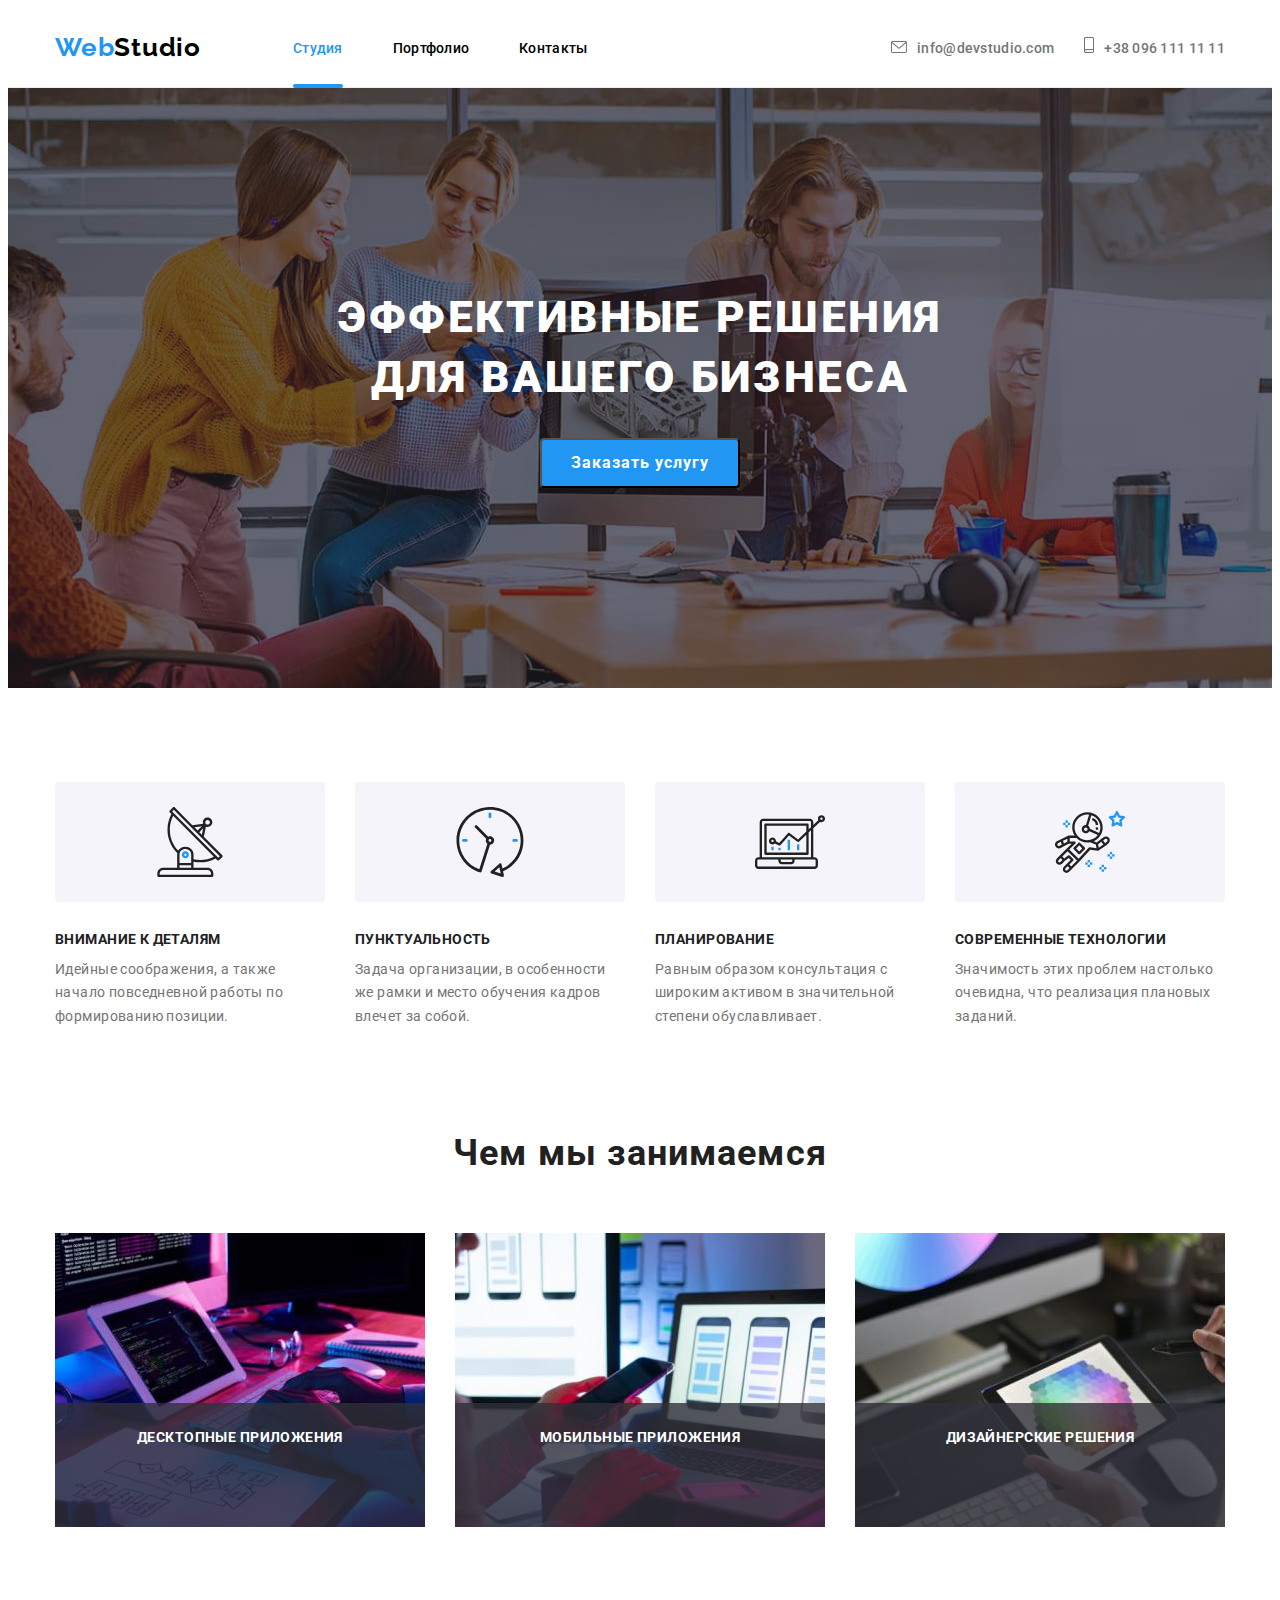
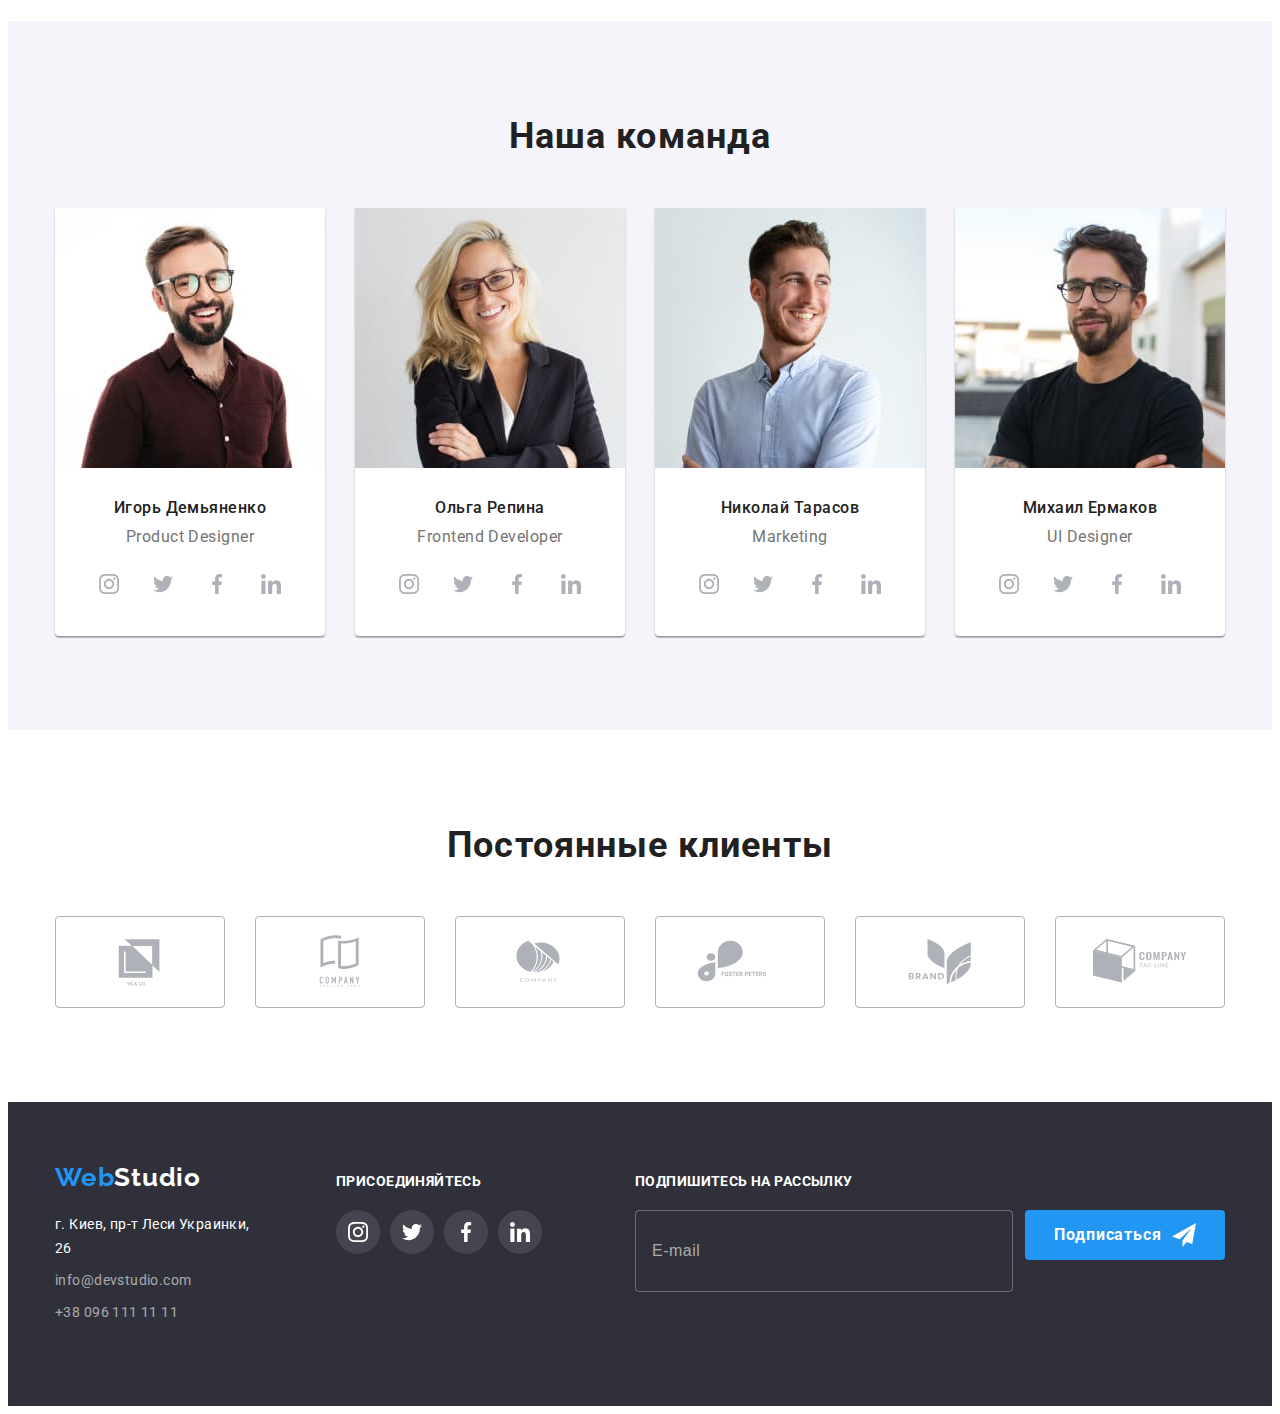
==== commit 0a260fc6: "footer done" ====
--- a/index.html
+++ b/index.html
@@ -505,6 +505,7 @@
 
   <footer class="footer">
     <div class="container footer-container">
+     <div class="footer-contacts-tab__wrap">
       <div class="footer-contact-info">
         <a class="footer-logo" href="./index.html"><span class="footer-logo__web" lang="en">Web</span><span
             class="footer-logo__studio" lang="en">Studio</span></a>
@@ -566,6 +567,7 @@
           </li>
         </ul>
       </div>
+    </div>
       <div class="footer-mailing">
         <h2 class="footer-mailing__title">Подпишитесь на рассылку</h2>
         <form action="#" class="mailing-form">
--- a/css/main.min.css
+++ b/css/main.min.css
@@ -1,2 +1,2 @@
-:root{--logo-color: #ffffff;--main-title-color: #ffffff;--second-title-color: #212121;--first-text-color: #757575;--second-text-color: #212121;--third-text-color: #ffffff;--fourth-text-color: rgba(255, 255, 255, 0.6);--button-color: #ffffff;--header-main-text-color: #000000;--header-second-text-color: #757575;--accent-color: #2196f3;--background-block-color: #2f303a;--background-block-secondary-color: #f5f4fa;--background-color-third-color: #ffffff}p,h1,h2,h3,h4,h5,h6{margin:0 auto}ul{margin:0;padding:0}img{display:block;max-width:100%;height:auto}.visually-hidden{position:absolute;white-space:nowrap;width:1px;height:1px;overflow:hidden;border:0;padding:0;clip:rect(0 0 0 0);clip-path:inset(50%);margin:-1px}body{font-family:"Roboto", sans-serif;color:var(--main-title-color)}.list{list-style:none}.link{text-decoration:none}.container{width:100%;box-sizing:border-box;padding-left:15px;padding-right:15px;margin:0 auto}@media screen and (min-width: 480px){.container{width:480px}}@media screen and (min-width: 768px){.container{width:768px}}@media screen and (min-width: 1200px){.container{width:1200px}}.backdrop{position:fixed;top:0;left:0;width:100vw;height:100vh;background-color:rgba(0,0,0,0.2);opacity:1;transition:opacity 250ms cubic-bezier(0.4, 0, 0.2, 1),visibility 250ms cubic-bezier(0.4, 0, 0.2, 1)}.is-hidden{visibility:hidden;opacity:0;pointer-events:none}.modal{position:absolute;padding:40px;top:50%;left:50%;width:528px;min-height:581px;background-color:#ffffff;border-radius:4px;transform:translate(-50%, -50%) scale(1);transition:transform 250ms cubic-bezier(0.4, 0, 0.2, 1),visibility 250ms cubic-bezier(0.4, 0, 0.2, 1)}.is-hidden .modal{transform:translate(-50%, -50%) scale(0.5)}.modal-close{position:absolute;top:10px;right:10px;width:30px;height:30px;cursor:pointer;background-color:transparent;border:1px solid rgba(0,0,0,0.1);border-radius:50px;display:flex;align-items:center;justify-content:center;transition:border-color 250ms cubic-bezier(0.4, 0, 0.2, 1)}.modal-close:focus,.modal-close:hover{border-color:var(--accent-color)}.icon-close{transition:fill 250ms cubic-bezier(0.4, 0, 0.2, 1)}.modal-close:focus .icon-close,.modal-close:hover .icon-close{fill:var(--accent-color)}.modal__title{margin-bottom:12px;font-weight:700;font-size:20px;line-height:1.15;letter-spacing:.03em;text-align:center;color:var(--second-text-color)}.modal-form__info{margin-bottom:10px}.modal-personalization__wrap{position:relative}.modal-personalization__icon{position:absolute;top:50%;left:12px;transform:translateY(-50%);transition:fill 250ms cubic-bezier(0.4, 0, 0.2, 1)}.modal-personalization__input{padding-left:42px;padding-right:12px;font-size:12px;line-height:1.17;letter-spacing:0.01em;color:var(--header-second-text-color);width:100%;height:40px;border:1px solid rgba(33,33,33,0.2);border-radius:4px;background-color:transparent;outline:transparent;transition:border-color 250ms cubic-bezier(0.4, 0, 0.2, 1)}.modal-personalization__input:focus{border-color:var(--accent-color)}.modal-personalization__input:focus+.modal-personalization__icon{fill:var(--accent-color)}.modal-form__text{display:block;margin-bottom:4px;font-size:12px;line-height:1.17;letter-spacing:0.01em;color:var(--header-second-text-color)}.modal-form__comment{padding-left:16px;padding-right:16px;padding-top:12px;padding-bottom:12px;margin-bottom:20px;width:100%;height:120px;border:1px solid rgba(33,33,33,0.2);border-radius:4px;background-color:transparent;outline:transparent;resize:none}.modal-form__comment::placeholder{font-size:12px;line-height:1.17;letter-spacing:0.01em;color:rgba(117,117,117,0.5)}.modal-button{display:block;margin:0 auto;font-family:inherit;font-weight:700;font-size:16px;line-height:1.87;align-items:center;text-align:center;justify-content:center;letter-spacing:0.06em;width:200px;height:50px;cursor:pointer;border-radius:4px;color:var(--button-color);background-color:var(--accent-color);border-color:transparent;outline:transparent;box-shadow:0px 4px 4px rgba(0,0,0,0.25);transition:background-color 250ms cubic-bezier(0.4, 0, 0.2, 1)}.modal-button:focus{background-color:#188CE8}.modal-form-agreement{margin-bottom:30px}.agreement-text{display:flex;align-items:center;justify-content:center;font-size:14px;line-height:1.71px;letter-spacing:0.03em;color:var(--header-second-text-color)}.agreement-text span{width:16px;height:15px;margin-right:7px;display:flex;align-items:center;justify-content:center;border:2px solid #212121;border-radius:2px}.icon-checkmark{fill:#FFFFFF}.modal-check:checked+.agreement-text span{background-color:var(--accent-color);border:none}.agreemnet-link{color:var(--accent-color);text-decoration:underline;text-decoration-skip-ink:none}.socials{display:flex;justify-content:center}.socials__item{width:44px;height:44px}.socials__item:not(:last-child){margin-right:10px}.socials__link{display:flex;align-items:center;justify-content:center;width:100%;height:100%;border-radius:50%;color:#AFB1B8;outline:rgba(0,0,0,0);transition:background-color 250ms cubic-bezier(0.4, 0, 0.2, 1),color 250ms cubic-bezier(0.4, 0, 0.2, 1)}.socials__link:hover,.socials__link:focus{background-color:var(--accent-color)}.socials__link:hover .socials__icon,.socials__link:focus .socials__icon{fill:#FFFFFF}.social--fill-grey{fill:#AFB1B8}.social--fill-white{fill:#ffffff;background-color:rgba(255,255,255,0.1)}.header-container{display:flex;align-items:center}.header{padding-top:16px;padding-bottom:16px;border-bottom:1px solid #ECECEC}@media screen and (min-width: 768px){.header{padding-top:21px;padding-bottom:21px}}@media screen and (min-width: 1200px){.header{padding-top:24px;padding-bottom:24px}}.header-list__link{font-weight:500;font-size:14px;line-height:1.14;letter-spacing:.02em;color:var(--header-main-text-color);transition:color 250ms cubic-bezier(0.4, 0, 0.2, 1);position:relative}.header-list__link:hover,.header-list__link:focus{color:var(--accent-color)}.header-nav .link.current{color:var(--accent-color)}.header-nav .link.current::after{content:" ";width:100%;height:4px;border-radius:2px;background-color:var(--accent-color);position:absolute;left:0;bottom:-32px}.header-logo{display:block;margin-right:auto;width:134px;font-family:Raleway;font-weight:700;font-size:24px;line-height:1.17;letter-spacing:.03em;text-decoration:none}@media screen and (min-width: 1200px){.header-logo{font-family:Raleway;font-weight:700;font-size:26px;line-height:1.19;letter-spacing:.03em;text-decoration:none;width:145px;margin-right:93px}}.header-logo__web{color:var(--accent-color)}.header-logo__studio{color:var(--header-main-text-color)}.header-list{display:none;align-items:center}@media screen and (min-width: 768px){.header-list{display:flex}}.header-list__item:not(:last-child){margin-right:50px}.header-contacts{display:flex;align-items:center;margin-left:auto}@media screen and (max-width: 1200px){.header-contacts{display:none}}.header-contacts-tab{margin-left:auto}@media screen and (max-width: 767px){.header-contacts-tab{display:none}}@media screen and (min-width: 1199px){.header-contacts-tab{display:none}}.header-contacts-tab__wrap{display:flex;align-items:center;height:14px}.header-contacts__link{font-weight:500;font-size:14px;line-height:1.14;letter-spacing:.02em;color:var(--header-second-text-color);text-decoration:none;transition:color 250ms cubic-bezier(0.4, 0, 0.2, 1)}.header-contacts__link:hover,.header-contacts__link:focus{color:var(--accent-color)}.header-contacts-tab__link{font-weight:500;font-size:12px;line-height:1.17;letter-spacing:.02em;color:var(--header-second-text-color);text-decoration:none;transition:color 250ms cubic-bezier(0.4, 0, 0.2, 1)}.header-contacts-tab__link:hover,.header-contacts-tab__link:focus{color:var(--accent-color)}.header-contacts__item:not(:last-child){margin-right:30px}.header-contacts-tab__item:not(:last-child){margin-bottom:10px}.header-contacts__icon{fill:currentColor;margin-right:10px}.header-contacts-phone__icon{fill:currentColor;margin-right:8px;vertical-align:middle}.header-contacts-mail__icon{fill:currentColor;margin-right:8px}.menu-btn{background-color:transparent;border-color:transparent;cursor:pointer;margin-left:auto}@media screen and (min-width: 768px){.menu-btn{display:none}}.mob-menu{position:fixed;background-color:#fff;width:100vw;height:100vh;top:0;z-index:5;padding-top:10px;padding-bottom:48px}.mob-menu .container{display:flex;height:100%;flex-direction:column;justify-content:space-between}.menu-close-btn{display:block;margin-left:auto;background-color:transparent;border-color:transparent;cursor:pointer}.mob-menu-list__item:not(:last-child){margin-bottom:32px}.mob-menu-contacts{margin-bottom:64px}.mob-menu-contacts__item:not(:last-child){margin-bottom:32px}.mob-social-list{display:flex}.mob-social-list__item:not(:last-child){margin-right:20px}.mob-menu-list__link{font-weight:500;font-size:40px;line-height:1.17;letter-spacing:.02em;color:#212121}.mob-menu-list__link:hover,.mob-menu-list__link:focus{color:#2196F3}.mob-social-list__link{font-weight:500;font-size:18px;line-height:1.22;letter-spacing:.02em;color:#2196F3}.mob-social-list__link:hover,.mob-social-list__link:focus{color:#757575}.mob-menu-tel__link{color:#2196F3;display:block;font-weight:500;font-size:34px;line-height:1.18;letter-spacing:.02em}.mob-menu-mail__link{color:#757575;font-weight:500;font-size:24px;line-height:1.17;letter-spacing:.02em}.hero__title{margin-bottom:30px;max-width:360px;font-weight:900;font-size:26px;line-height:1.65;letter-spacing:.06em;text-transform:uppercase;color:var(--main-title-color)}@media screen and (min-width: 1200px){.hero__title{font-weight:900;font-size:44px;line-height:1.36;letter-spacing:.06em;max-width:696px}}.hero__button{font-family:inherit;font-weight:700;font-size:16px;line-height:1.87;align-items:center;text-align:center;letter-spacing:0.06em;width:200px;height:50px;cursor:pointer;border-radius:4px;color:var(--button-color);background-color:var(--accent-color)}.hero-container{text-align:center}.hero{padding-top:118px;padding-bottom:118px;background-color:var(--background-block-color);background-image:linear-gradient(to right, rgba(47,48,58,0.4), rgba(47,48,58,0.4)),url(../images/hero/hero-mob-1x.jpg);background-repeat:no-repeat;background-position:center;background-size:cover}@media screen and (min-width: 1200px){.hero{padding-top:200px;padding-bottom:200px}}@media (min-device-pixel-ratio: 2), (min-resolution: 192dpi), (min-resolution: 2dppx){.hero{background-image:linear-gradient(to right, rgba(47,48,58,0.4), rgba(47,48,58,0.4)),url(../images/hero/hero-mob-2x.jpg)}}@media screen and (min-width: 768px){.hero{background-image:linear-gradient(to right, rgba(47,48,58,0.4), rgba(47,48,58,0.4)),url(../images/hero/hero-tab-1x.jpg)}}@media screen and (min-width: 768px) and (min-device-pixel-ratio: 2), screen and (min-width: 768px) and (min-resolution: 192dpi), screen and (min-width: 768px) and (min-resolution: 2dppx){.hero{background-image:linear-gradient(to right, rgba(47,48,58,0.4), rgba(47,48,58,0.4)),url(../images/hero/hero-tab-2x.jpg)}}@media screen and (min-width: 1200px){.hero{background-image:linear-gradient(to right, rgba(47,48,58,0.4), rgba(47,48,58,0.4)),url(../images/hero/hero-desk-1x.jpg)}}@media screen and (min-width: 1200px) and (min-device-pixel-ratio: 2), screen and (min-width: 1200px) and (min-resolution: 192dpi), screen and (min-width: 1200px) and (min-resolution: 2dppx){.hero{background-image:linear-gradient(to right, rgba(47,48,58,0.4), rgba(47,48,58,0.4)),url(../images/hero/hero-desk-2x.jpg)}}.features-container{display:flex;align-items:center}.features__title{margin-bottom:10px;text-align:center;font-weight:700;font-size:14px;line-height:1.14;letter-spacing:.03em;text-transform:uppercase;color:var(--second-title-color)}@media screen and (min-width: 768px){.features__title{text-align:left}}.features__text{font-size:14px;line-height:1.71;letter-spacing:0.03em;color:var(--first-text-color)}@media screen and (min-width: 768px){.features__list{display:flex;flex-wrap:wrap;justify-content:center}}@media screen and (min-width: 1200px){.features__list{display:flex;flex-wrap:wrap;justify-content:center}}.features__item{margin-bottom:30px}.features__item:last-child{margin-bottom:0}@media screen and (min-width: 768px){.features__item{width:calc(100% / 2 - 30px)}.features__item:nth-last-child(-n+2){margin-bottom:0}.features__item:nth-child(even){margin-left:30px}}@media screen and (min-width: 1200px){.features__item{width:calc(100% / 4 - 30px);margin-left:30px;margin-bottom:0px}.features__item:nth-child(1){margin-left:0}}.features{padding-top:60px;padding-bottom:60px}@media screen and (min-width: 1200px){.features{padding-top:94px;padding-bottom:94px}}.features__picture{display:flex;margin-bottom:30px;align-items:center;justify-content:center;width:100%;height:120px;background-color:#F5F4FA;border-radius:4px}.about-us__title{margin-bottom:50px;font-weight:700;font-size:36px;line-height:1.67;letter-spacing:.03em;text-align:center;color:var(--second-title-color)}.about-us{padding-bottom:94px}@media screen and (max-width: 1199px){.about-us{display:none}}.about-us__list{display:flex}.about-us__item:not(:last-child){margin-right:30px}.about-us__item-wrap{position:relative}.about-us__item-text{position:absolute;left:0;bottom:0;font-weight:700;font-size:14px;line-height:1.14;letter-spacing:.03em;text-transform:uppercase;padding-top:27px;padding-bottom:27px;text-align:center;width:370px;height:70px;color:#FFFFFF;background-color:rgba(47,48,58,0.8)}.our-team__title{margin-bottom:30px;font-weight:700;font-size:28px;line-height:1.17;letter-spacing:.03em;text-align:center;color:var(--second-title-color)}@media screen and (min-width: 1200px){.our-team__title{margin-bottom:50px;font-weight:700;font-size:36px;line-height:1.17;letter-spacing:.03em}}.our-team__subtitle{margin-bottom:10px;font-weight:500;font-size:16px;line-height:1.19;letter-spacing:.03em;text-align:center;color:var(--second-text-color)}.our-team__text{margin-bottom:16px;font-size:16px;line-height:1.19;text-align:center;letter-spacing:0.03em;color:var(--first-text-color)}.our-team{padding-top:60px;padding-bottom:60px;background-color:var(--background-block-secondary-color)}@media screen and (min-width: 1200px){.our-team{padding-top:94px;padding-bottom:94px}}@media screen and (min-width: 768px){.our-team__list{display:flex;flex-wrap:wrap;justify-content:center}}@media screen and (min-width: 1200px){.our-team__list{display:flex;flex-wrap:wrap;justify-content:center}}.our-team__item{width:100%;margin-bottom:30px;background-color:#FFFFFF;border-bottom-left-radius:4px;border-bottom-right-radius:4px;box-shadow:0px 1px 3px rgba(0,0,0,0.12),0px 1px 1px rgba(0,0,0,0.14),0px 2px 1px rgba(0,0,0,0.2);border-radius:0px 0px 4px 4px}.our-team__item:last-child{margin-bottom:0}@media screen and (min-width: 768px){.our-team__item{width:calc(100% / 2 - 30px)}.our-team__item:nth-last-child(-n+2){margin-bottom:0}.our-team__item:nth-child(even){margin-left:30px}}@media screen and (min-width: 1200px){.our-team__item{width:calc(100% / 4 - 30px);margin-left:30px;margin-bottom:0px}.our-team__item:nth-child(1){margin-left:0}}.our-team__item-content{padding-top:30px;padding-bottom:30px}.clients{padding-top:60px;padding-bottom:60px}@media screen and (min-width: 1200px){.clients{padding-top:94px;padding-bottom:94px}}.clients__title{margin-bottom:30px;font-weight:700;font-size:28px;line-height:1.17;letter-spacing:.03em;text-align:center;color:var(--second-title-color)}@media screen and (min-width: 1200px){.clients__title{margin-bottom:50px;font-weight:700;font-size:36px;line-height:1.17;letter-spacing:.03em}}.clients-list{display:flex;flex-wrap:wrap;justify-content:center}.clients-list__item{flex-basis:calc(100% / 2 - 30px);height:92px;margin-bottom:30px}.clients-list__item:nth-child(2n+1){margin-right:30px}.clients-list__item:nth-child(n+5){margin-bottom:0}@media screen and (min-width: 768px){.clients-list__item{flex-basis:calc(100% / 3 - 30px);margin-right:30px;margin-bottom:30px}.clients-list__item:nth-child(3n+3){margin-right:0}.clients-list__item:nth-child(n+4){margin-bottom:0}}@media screen and (min-width: 1200px){.clients-list__item{flex-basis:calc(100% / 6 - 30px);margin-bottom:0}.clients-list__item:not(:last-child){margin-right:30px}}.clients-list__link{border:1px solid #AFB1B8;box-sizing:border-box;border-radius:4px;width:100%;height:100%;display:flex;align-items:center;justify-content:center;color:#AFB1B8;outline:transparent;transition:border-color 250ms cubic-bezier(0.4, 0, 0.2, 1),color 250ms cubic-bezier(0.4, 0, 0.2, 1)}.clients-list__link:hover,.clients-list__link:focus{color:var(--accent-color);border-color:var(--accent-color)}.clients-list__icon{fill:currentColor}.footer{background-color:var(--background-block-color)}.footer-address__tel,.footer-address__mail{font-size:14px;line-height:1.71;letter-spacing:0.03em;color:var(--fourth-text-color);transition:color 250ms cubic-bezier(0.4, 0, 0.2, 1)}.footer-address__tel:hover,.footer-address__mail:hover,.footer-address__tel:focus,.footer-address__mail:focus{color:var(--accent-color)}.footer-address__map{font-size:14px;line-height:1.71;letter-spacing:0.03em;color:var(--third-text-color);transition:color 250ms cubic-bezier(0.4, 0, 0.2, 1)}.footer-address__map:hover,.footer-address__map:focus{color:var(--accent-color)}.footer-address{font-style:normal}.footer-address__item:not(:last-child){margin-bottom:8px}.footer-logo{display:block;margin-bottom:20px;font-family:Raleway;font-weight:700;font-size:26px;line-height:1.19;letter-spacing:.03em;text-decoration:none}.footer-logo__web{color:var(--accent-color)}.footer-logo__studio{color:var(--logo-color)}.footer-contact-info{text-align:center;padding-top:60px;padding-bottom:60px;width:100%}.footer-social__join-text{margin-bottom:20px;font-weight:700;font-size:14px;line-height:1.14;letter-spacing:.03em;text-transform:uppercase;text-align:center;justify-content:center}.footer-mailing__title{margin-bottom:20px;font-weight:700;font-size:14px;line-height:1.14;letter-spacing:.03em;text-transform:uppercase;text-align:center;justify-content:center}.footer-social{padding-bottom:60px}.footer-mailing{padding-bottom:60px}.mailing-form__input{margin-bottom:20px;font-size:16px;line-height:1.25;letter-spacing:0.03em;color:rgba(255,255,255,0.6);width:100%;height:50px;background-color:transparent;border:1px solid rgba(255,255,255,0.3);border-radius:4px;margin-right:12px;padding-left:16px;padding-top:15px;padding-bottom:15px;outline:transparent}.mailing-form__input::placeholder{font-size:16px;line-height:1.25;letter-spacing:0.03em;color:rgba(255,255,255,0.6)}.mailing-form__button{display:flex;margin:0 auto;font-family:inherit;font-weight:700;font-size:16px;line-height:1.87;align-items:center;justify-content:center;letter-spacing:0.06em;width:200px;height:50px;cursor:pointer;border-radius:4px;color:var(--button-color);background-color:var(--accent-color);border-color:transparent;outline:transparent}.mailing-form__icon{margin-left:10px}.filter{padding-top:60px;padding-bottom:60px}@media screen and (min-width: 1200px){.filter{padding-top:94px;padding-bottom:94px}}.filter-list{display:flex;flex-wrap:wrap;margin-bottom:40px}@media screen and (min-width: 768px){.filter-list{margin-bottom:30px;justify-content:center}}@media screen and (min-width: 1200px){.filter-list{margin-bottom:50px;justify-content:center}}.filter-list__item:not(:last-child){margin-right:8px}.filter-list__item:nth-last-child(n+3){margin-bottom:15px}@media screen and (min-width: 768px){.filter-list__item:nth-last-child(n+3){margin-bottom:0}}@media screen and (min-width: 768px){.filter-examples{display:flex;flex-wrap:wrap}}@media screen and (min-width: 1200px){.filter-examples{display:flex;flex-wrap:wrap;justify-content:center}}.filter-examples__item{width:100%;border:1px solid #EEEEEE}.filter-examples__item:not(:last-child){margin-bottom:30px}.filter-examples__item:hover,.filter-examples__item:focus{box-shadow:0px 1px 1px rgba(0,0,0,0.12),0px 4px 4px rgba(0,0,0,0.06),1px 4px 6px rgba(0,0,0,0.16)}@media screen and (min-width: 768px){.filter-examples__item{width:calc(100% / 2 - 15px)}.filter-examples__item:not(:last-child){margin-bottom:30px}.filter-examples__item:nth-child(even){margin-left:30px}}@media screen and (min-width: 1200px){.filter-examples__item{width:calc(100% / 3 - 30px);margin-left:30px;margin-bottom:30px}.filter-examples__item:nth-child(3n+1){margin-left:0}.filter-examples__item:nth-last-child(-n+3){margin-bottom:0}}.filter-list__button{padding:6px 22px;font-family:inherit;font-weight:500;font-size:16px;line-height:1.63;letter-spacing:0.03em;text-align:center;cursor:pointer;border-radius:4px;color:var(--second-title-color);border-color:transparent;background-color:var(--background-block-secondary-color);transition:color 250ms cubic-bezier(0.4, 0, 0.2, 1),box-shadow 250ms cubic-bezier(0.4, 0, 0.2, 1),background-color 250ms cubic-bezier(0.4, 0, 0.2, 1)}.filter-list__button:hover,.filter-list__button:focus{background-color:var(--accent-color);color:var(--button-color);box-shadow:0px 3px 1px rgba(0,0,0,0.1),0px 1px 2px rgba(0,0,0,0.08),0px 2px 2px rgba(0,0,0,0.12)}.filter-examples__title{margin-bottom:4px;font-weight:700;font-size:18px;line-height:2;letter-spacing:.06em;text-align:left;color:var(--second-title-color);background-color:var(--background-color-third-color)}.filter-examples__text{font-size:16px;line-height:1.88;text-align:left;letter-spacing:0.03em;color:var(--first-text-color);background-color:var(--background-color-third-color)}.filter-examples__main-text{padding:20px 24px}img{width:100%}.filter-examples__item-wrap{position:relative;overflow:hidden}.filter-examples__description-text{position:absolute;top:0;left:0;padding:77px 24px;height:100%;font-size:18px;line-height:1.56;letter-spacing:0.03em;color:#ffffff;background-color:rgba(33,150,243,0.9);transform:translateY(100%);transition:transform 250ms cubic-bezier(0.4, 0, 0.2, 1)}.filter-examples__item:hover .filter-examples__description-text{transform:translateY(0)}@media screen and (min-width: 768px){.filter-examples__description-text{padding:49px 24px}}@media screen and (min-width: 1200px){.filter-examples__description-text{padding:63px 24px}}
+:root{--logo-color: #ffffff;--main-title-color: #ffffff;--second-title-color: #212121;--first-text-color: #757575;--second-text-color: #212121;--third-text-color: #ffffff;--fourth-text-color: rgba(255, 255, 255, 0.6);--button-color: #ffffff;--header-main-text-color: #000000;--header-second-text-color: #757575;--accent-color: #2196f3;--background-block-color: #2f303a;--background-block-secondary-color: #f5f4fa;--background-color-third-color: #ffffff}p,h1,h2,h3,h4,h5,h6{margin:0 auto}ul{margin:0;padding:0}img{display:block;max-width:100%;height:auto}.visually-hidden{position:absolute;white-space:nowrap;width:1px;height:1px;overflow:hidden;border:0;padding:0;clip:rect(0 0 0 0);clip-path:inset(50%);margin:-1px}body{font-family:"Roboto", sans-serif;color:var(--main-title-color)}.list{list-style:none}.link{text-decoration:none}.container{width:100%;box-sizing:border-box;padding-left:15px;padding-right:15px;margin:0 auto}@media screen and (min-width: 480px){.container{width:480px}}@media screen and (min-width: 768px){.container{width:768px}}@media screen and (min-width: 1200px){.container{width:1200px}}.backdrop{position:fixed;top:0;left:0;width:100vw;height:100vh;background-color:rgba(0,0,0,0.2);opacity:1;transition:opacity 250ms cubic-bezier(0.4, 0, 0.2, 1),visibility 250ms cubic-bezier(0.4, 0, 0.2, 1)}.is-hidden{visibility:hidden;opacity:0;pointer-events:none}.modal{position:absolute;padding:40px;top:50%;left:50%;width:450px;min-height:609px;background-color:#ffffff;border-radius:4px;transform:translate(-50%, -50%) scale(1);transition:transform 250ms cubic-bezier(0.4, 0, 0.2, 1),visibility 250ms cubic-bezier(0.4, 0, 0.2, 1)}.is-hidden .modal{transform:translate(-50%, -50%) scale(0.5)}@media screen and (min-width: 1200px){.modal{width:528px;min-height:581px}}.modal-close{position:absolute;top:10px;right:10px;width:30px;height:30px;cursor:pointer;background-color:transparent;border:1px solid rgba(0,0,0,0.1);border-radius:50px;display:flex;align-items:center;justify-content:center;transition:border-color 250ms cubic-bezier(0.4, 0, 0.2, 1)}.modal-close:focus,.modal-close:hover{border-color:var(--accent-color)}.icon-close{transition:fill 250ms cubic-bezier(0.4, 0, 0.2, 1)}.modal-close:focus .icon-close,.modal-close:hover .icon-close{fill:var(--accent-color)}.modal__title{margin-bottom:12px;font-weight:700;font-size:20px;line-height:1.15;letter-spacing:.03em;text-align:center;color:var(--second-text-color)}.modal-form__info{margin-bottom:10px}.modal-personalization__wrap{position:relative}.modal-personalization__icon{position:absolute;top:50%;left:12px;transform:translateY(-50%);transition:fill 250ms cubic-bezier(0.4, 0, 0.2, 1)}.modal-personalization__input{padding-left:42px;padding-right:12px;font-size:12px;line-height:1.17;letter-spacing:0.01em;color:var(--header-second-text-color);width:100%;height:40px;border:1px solid rgba(33,33,33,0.2);border-radius:4px;background-color:transparent;outline:transparent;transition:border-color 250ms cubic-bezier(0.4, 0, 0.2, 1)}.modal-personalization__input:focus{border-color:var(--accent-color)}.modal-personalization__input:focus+.modal-personalization__icon{fill:var(--accent-color)}.modal-form__text{display:block;margin-bottom:4px;font-size:12px;line-height:1.17;letter-spacing:0.01em;color:var(--header-second-text-color)}.modal-form__comment{padding-left:16px;padding-right:16px;padding-top:12px;padding-bottom:12px;margin-bottom:20px;width:100%;height:120px;border:1px solid rgba(33,33,33,0.2);border-radius:4px;background-color:transparent;outline:transparent;resize:none}.modal-form__comment::placeholder{font-size:12px;line-height:1.17;letter-spacing:0.01em;color:rgba(117,117,117,0.5)}.modal-button{display:block;margin:0 auto;font-family:inherit;font-weight:700;font-size:16px;line-height:1.87;align-items:center;text-align:center;justify-content:center;letter-spacing:0.06em;width:200px;height:50px;cursor:pointer;border-radius:4px;color:var(--button-color);background-color:var(--accent-color);border-color:transparent;outline:transparent;box-shadow:0px 4px 4px rgba(0,0,0,0.25);transition:background-color 250ms cubic-bezier(0.4, 0, 0.2, 1)}.modal-button:focus{background-color:#188CE8}.modal-form-agreement{margin-bottom:30px}.agreement-text{display:flex;align-items:center;justify-content:center;font-size:12px;line-height:1.17px;letter-spacing:0.03em;color:var(--header-second-text-color)}.agreement-text span{width:16px;height:15px;margin-right:7px;display:flex;align-items:center;justify-content:center;border:2px solid #212121;border-radius:2px}@media screen and (min-width: 1200px){.agreement-text{font-size:14px;line-height:1.71px}}.icon-checkmark{fill:#FFFFFF}.modal-check:checked+.agreement-text span{background-color:var(--accent-color);border:none}.agreemnet-link{color:var(--accent-color);text-decoration:underline;text-decoration-skip-ink:none}.socials{display:flex;justify-content:center}.socials__item{width:44px;height:44px}.socials__item:not(:last-child){margin-right:10px}.socials__link{display:flex;align-items:center;justify-content:center;width:100%;height:100%;border-radius:50%;color:#AFB1B8;outline:rgba(0,0,0,0);transition:background-color 250ms cubic-bezier(0.4, 0, 0.2, 1),color 250ms cubic-bezier(0.4, 0, 0.2, 1)}.socials__link:hover,.socials__link:focus{background-color:var(--accent-color)}.socials__link:hover .socials__icon,.socials__link:focus .socials__icon{fill:#FFFFFF}.social--fill-grey{fill:#AFB1B8}.social--fill-white{fill:#ffffff;background-color:rgba(255,255,255,0.1)}.header-container{display:flex;align-items:center}.header{padding-top:16px;padding-bottom:16px;border-bottom:1px solid #ECECEC}@media screen and (min-width: 768px){.header{padding-top:21px;padding-bottom:21px}}@media screen and (min-width: 1200px){.header{padding-top:24px;padding-bottom:24px}}.header-list__link{font-weight:500;font-size:14px;line-height:1.14;letter-spacing:.02em;color:var(--header-main-text-color);transition:color 250ms cubic-bezier(0.4, 0, 0.2, 1);position:relative}.header-list__link:hover,.header-list__link:focus{color:var(--accent-color)}.header-nav .link.current{color:var(--accent-color)}.header-nav .link.current::after{content:" ";width:100%;height:4px;border-radius:2px;background-color:var(--accent-color);position:absolute;left:0;bottom:-32px}.header-logo{display:block;margin-right:auto;width:134px;font-family:Raleway;font-weight:700;font-size:24px;line-height:1.17;letter-spacing:.03em;text-decoration:none}@media screen and (min-width: 1200px){.header-logo{font-family:Raleway;font-weight:700;font-size:26px;line-height:1.19;letter-spacing:.03em;text-decoration:none;width:145px;margin-right:93px}}.header-logo__web{color:var(--accent-color)}.header-logo__studio{color:var(--header-main-text-color)}.header-list{display:none;align-items:center}@media screen and (min-width: 768px){.header-list{display:flex}}.header-list__item:not(:last-child){margin-right:50px}.header-contacts{display:flex;align-items:center;margin-left:auto}@media screen and (max-width: 1200px){.header-contacts{display:none}}.header-contacts-tab{margin-left:auto}@media screen and (max-width: 767px){.header-contacts-tab{display:none}}@media screen and (min-width: 1199px){.header-contacts-tab{display:none}}.header-contacts-tab__wrap{display:flex;align-items:center;height:14px}.header-contacts__link{font-weight:500;font-size:14px;line-height:1.14;letter-spacing:.02em;color:var(--header-second-text-color);text-decoration:none;transition:color 250ms cubic-bezier(0.4, 0, 0.2, 1)}.header-contacts__link:hover,.header-contacts__link:focus{color:var(--accent-color)}.header-contacts-tab__link{font-weight:500;font-size:12px;line-height:1.17;letter-spacing:.02em;color:var(--header-second-text-color);text-decoration:none;transition:color 250ms cubic-bezier(0.4, 0, 0.2, 1)}.header-contacts-tab__link:hover,.header-contacts-tab__link:focus{color:var(--accent-color)}.header-contacts__item:not(:last-child){margin-right:30px}.header-contacts-tab__item:not(:last-child){margin-bottom:10px}.header-contacts__icon{fill:currentColor;margin-right:10px}.header-contacts-phone__icon{fill:currentColor;margin-right:8px;vertical-align:middle}.header-contacts-mail__icon{fill:currentColor;margin-right:8px}.menu-btn{background-color:transparent;border-color:transparent;cursor:pointer;margin-left:auto}@media screen and (min-width: 768px){.menu-btn{display:none}}.mob-menu{position:fixed;background-color:#fff;width:100vw;height:100vh;top:0;z-index:5;padding-top:10px;padding-bottom:48px}.mob-menu .container{display:flex;height:100%;flex-direction:column;justify-content:space-between}.menu-close-btn{display:block;margin-left:auto;background-color:transparent;border-color:transparent;cursor:pointer}.mob-menu-list__item:not(:last-child){margin-bottom:32px}.mob-menu-contacts{margin-bottom:64px}.mob-menu-contacts__item:not(:last-child){margin-bottom:32px}.mob-social-list{display:flex}.mob-social-list__item:not(:last-child){margin-right:20px}.mob-menu-list__link{font-weight:500;font-size:40px;line-height:1.17;letter-spacing:.02em;color:#212121}.mob-menu-list__link:hover,.mob-menu-list__link:focus{color:#2196F3}.mob-social-list__link{font-weight:500;font-size:18px;line-height:1.22;letter-spacing:.02em;color:#2196F3}.mob-social-list__link:hover,.mob-social-list__link:focus{color:#757575}.mob-menu-tel__link{color:#2196F3;display:block;font-weight:500;font-size:34px;line-height:1.18;letter-spacing:.02em}.mob-menu-mail__link{color:#757575;font-weight:500;font-size:24px;line-height:1.17;letter-spacing:.02em}.hero__title{margin-bottom:30px;max-width:360px;font-weight:900;font-size:26px;line-height:1.65;letter-spacing:.06em;text-transform:uppercase;color:var(--main-title-color)}@media screen and (min-width: 1200px){.hero__title{font-weight:900;font-size:44px;line-height:1.36;letter-spacing:.06em;max-width:696px}}.hero__button{font-family:inherit;font-weight:700;font-size:16px;line-height:1.87;align-items:center;text-align:center;letter-spacing:0.06em;width:200px;height:50px;cursor:pointer;border-radius:4px;color:var(--button-color);background-color:var(--accent-color)}.hero-container{text-align:center}.hero{padding-top:118px;padding-bottom:118px;background-color:var(--background-block-color);background-image:linear-gradient(to right, rgba(47,48,58,0.4), rgba(47,48,58,0.4)),url(../images/hero/hero-mob-1x.jpg);background-repeat:no-repeat;background-position:center;background-size:cover}@media screen and (min-width: 1200px){.hero{padding-top:200px;padding-bottom:200px}}@media (min-device-pixel-ratio: 2), (min-resolution: 192dpi), (min-resolution: 2dppx){.hero{background-image:linear-gradient(to right, rgba(47,48,58,0.4), rgba(47,48,58,0.4)),url(../images/hero/hero-mob-2x.jpg)}}@media screen and (min-width: 768px){.hero{background-image:linear-gradient(to right, rgba(47,48,58,0.4), rgba(47,48,58,0.4)),url(../images/hero/hero-tab-1x.jpg)}}@media screen and (min-width: 768px) and (min-device-pixel-ratio: 2), screen and (min-width: 768px) and (min-resolution: 192dpi), screen and (min-width: 768px) and (min-resolution: 2dppx){.hero{background-image:linear-gradient(to right, rgba(47,48,58,0.4), rgba(47,48,58,0.4)),url(../images/hero/hero-tab-2x.jpg)}}@media screen and (min-width: 1200px){.hero{background-image:linear-gradient(to right, rgba(47,48,58,0.4), rgba(47,48,58,0.4)),url(../images/hero/hero-desk-1x.jpg)}}@media screen and (min-width: 1200px) and (min-device-pixel-ratio: 2), screen and (min-width: 1200px) and (min-resolution: 192dpi), screen and (min-width: 1200px) and (min-resolution: 2dppx){.hero{background-image:linear-gradient(to right, rgba(47,48,58,0.4), rgba(47,48,58,0.4)),url(../images/hero/hero-desk-2x.jpg)}}.features-container{display:flex;align-items:center}.features__title{margin-bottom:10px;text-align:center;font-weight:700;font-size:14px;line-height:1.14;letter-spacing:.03em;text-transform:uppercase;color:var(--second-title-color)}@media screen and (min-width: 768px){.features__title{text-align:left}}.features__text{font-size:14px;line-height:1.71;letter-spacing:0.03em;color:var(--first-text-color)}@media screen and (min-width: 768px){.features__list{display:flex;flex-wrap:wrap;justify-content:center;margin-left:-15px;margin-right:-15px}}@media screen and (min-width: 1200px){.features__list{display:flex;flex-wrap:wrap;justify-content:center;margin-left:-15px;margin-right:-15px}}.features__item{margin-bottom:30px}.features__item:last-child{margin-bottom:0}@media screen and (min-width: 768px){.features__item{width:calc(100% / 2 - 30px)}.features__item:nth-last-child(-n+2){margin-bottom:0}.features__item:nth-child(even){margin-left:30px}}@media screen and (min-width: 1200px){.features__item{width:calc(100% / 4 - 30px);margin-left:30px;margin-bottom:0px}.features__item:nth-child(1){margin-left:0}}.features{padding-top:60px;padding-bottom:60px}@media screen and (min-width: 1200px){.features{padding-top:94px;padding-bottom:94px}}.features__picture{display:flex;margin-bottom:30px;align-items:center;justify-content:center;width:100%;height:120px;background-color:#F5F4FA;border-radius:4px}.about-us__title{margin-bottom:50px;font-weight:700;font-size:36px;line-height:1.67;letter-spacing:.03em;text-align:center;color:var(--second-title-color)}.about-us{padding-bottom:94px}@media screen and (max-width: 1199px){.about-us{display:none}}.about-us__list{display:flex}.about-us__item:not(:last-child){margin-right:30px}.about-us__item-wrap{position:relative}.about-us__item-text{position:absolute;left:0;bottom:0;font-weight:700;font-size:14px;line-height:1.14;letter-spacing:.03em;text-transform:uppercase;padding-top:27px;padding-bottom:27px;text-align:center;width:370px;height:70px;color:#FFFFFF;background-color:rgba(47,48,58,0.8)}.our-team__title{margin-bottom:30px;font-weight:700;font-size:28px;line-height:1.17;letter-spacing:.03em;text-align:center;color:var(--second-title-color)}@media screen and (min-width: 1200px){.our-team__title{margin-bottom:50px;font-weight:700;font-size:36px;line-height:1.17;letter-spacing:.03em}}.our-team__subtitle{margin-bottom:10px;font-weight:500;font-size:16px;line-height:1.19;letter-spacing:.03em;text-align:center;color:var(--second-text-color)}.our-team__text{margin-bottom:16px;font-size:16px;line-height:1.19;text-align:center;letter-spacing:0.03em;color:var(--first-text-color)}.our-team{padding-top:60px;padding-bottom:60px;background-color:var(--background-block-secondary-color)}@media screen and (min-width: 1200px){.our-team{padding-top:94px;padding-bottom:94px}}@media screen and (min-width: 768px){.our-team__list{display:flex;flex-wrap:wrap;justify-content:center;margin-left:-15px;margin-right:-15px}}@media screen and (min-width: 1200px){.our-team__list{display:flex;flex-wrap:wrap;justify-content:center;margin-left:-15px;margin-right:-15px}}.our-team__item{width:100%;margin-bottom:30px;background-color:#FFFFFF;border-bottom-left-radius:4px;border-bottom-right-radius:4px;box-shadow:0px 1px 3px rgba(0,0,0,0.12),0px 1px 1px rgba(0,0,0,0.14),0px 2px 1px rgba(0,0,0,0.2);border-radius:0px 0px 4px 4px}.our-team__item:last-child{margin-bottom:0}@media screen and (min-width: 768px){.our-team__item{width:calc(100% / 2 - 30px)}.our-team__item:nth-last-child(-n+2){margin-bottom:0}.our-team__item:nth-child(even){margin-left:30px}}@media screen and (min-width: 1200px){.our-team__item{width:calc(100% / 4 - 30px);margin-left:30px;margin-bottom:0px}.our-team__item:nth-child(1){margin-left:0}}.our-team__item-content{padding-top:30px;padding-bottom:30px}.clients{padding-top:60px;padding-bottom:60px}@media screen and (min-width: 1200px){.clients{padding-top:94px;padding-bottom:94px}}.clients__title{margin-bottom:30px;font-weight:700;font-size:28px;line-height:1.17;letter-spacing:.03em;text-align:center;color:var(--second-title-color)}@media screen and (min-width: 1200px){.clients__title{margin-bottom:50px;font-weight:700;font-size:36px;line-height:1.17;letter-spacing:.03em}}.clients-list{display:flex;flex-wrap:wrap;justify-content:center;margin-left:-15px;margin-right:-15px}.clients-list__item{flex-basis:calc(100% / 2 - 30px);height:92px;margin-bottom:30px}.clients-list__item:nth-child(2n+1){margin-right:30px}.clients-list__item:nth-child(n+5){margin-bottom:0}@media screen and (min-width: 768px){.clients-list__item{flex-basis:calc(100% / 3 - 30px);margin-right:30px;margin-bottom:30px}.clients-list__item:nth-child(3n+3){margin-right:0}.clients-list__item:nth-child(n+4){margin-bottom:0}}@media screen and (min-width: 1200px){.clients-list__item{flex-basis:calc(100% / 6 - 30px);margin-bottom:0}.clients-list__item:not(:last-child){margin-right:30px}}.clients-list__link{border:1px solid #AFB1B8;box-sizing:border-box;border-radius:4px;width:100%;height:100%;display:flex;align-items:center;justify-content:center;color:#AFB1B8;outline:transparent;transition:border-color 250ms cubic-bezier(0.4, 0, 0.2, 1),color 250ms cubic-bezier(0.4, 0, 0.2, 1)}.clients-list__link:hover,.clients-list__link:focus{color:var(--accent-color);border-color:var(--accent-color)}.clients-list__icon{fill:currentColor}@media screen and (min-width: 1200px){.footer-container{display:flex}}@media screen and (min-width: 768px){.footer-contacts-tab__wrap{display:flex}}.footer{background-color:var(--background-block-color)}.footer-address__tel,.footer-address__mail{font-size:14px;line-height:1.71;letter-spacing:0.03em;color:var(--fourth-text-color);transition:color 250ms cubic-bezier(0.4, 0, 0.2, 1)}.footer-address__tel:hover,.footer-address__mail:hover,.footer-address__tel:focus,.footer-address__mail:focus{color:var(--accent-color)}.footer-address__map{font-size:14px;line-height:1.71;letter-spacing:0.03em;color:var(--third-text-color);transition:color 250ms cubic-bezier(0.4, 0, 0.2, 1)}.footer-address__map:hover,.footer-address__map:focus{color:var(--accent-color)}.footer-address{font-style:normal}.footer-address__item:not(:last-child){margin-bottom:8px}.footer-logo{display:block;margin-bottom:20px;font-family:Raleway;font-weight:700;font-size:26px;line-height:1.19;letter-spacing:.03em;text-decoration:none}.footer-logo__web{color:var(--accent-color)}.footer-logo__studio{color:var(--logo-color)}.footer-contact-info{text-align:center;padding-top:60px;padding-bottom:60px}@media screen and (min-width: 768px){.footer-contact-info{margin-right:165px;padding-left:76px}}@media screen and (min-width: 1200px){.footer-contact-info{margin-right:70px;text-align:left;padding-left:0}}.footer-social__join-text{margin-bottom:20px;font-weight:700;font-size:14px;line-height:1.14;letter-spacing:.03em;text-transform:uppercase;text-align:center;justify-content:center}@media screen and (min-width: 1200px){.footer-social__join-text{text-align:left}}.footer-mailing__title{margin-bottom:20px;font-weight:700;font-size:14px;line-height:1.14;letter-spacing:.03em;text-transform:uppercase;text-align:center;justify-content:center}@media screen and (min-width: 1200px){.footer-mailing__title{text-align:left}}.footer-social{padding-bottom:60px}@media screen and (min-width: 768px){.footer-social{padding-top:65px;padding-bottom:102px}}@media screen and (min-width: 1200px){.footer-social{padding-top:72px;padding-bottom:100px;margin-right:93px}}.footer-mailing{padding-bottom:60px}@media screen and (min-width: 1200px){.footer-mailing{padding-top:72px;padding-bottom:94px}}.mailing-form__input{display:block;margin-left:auto;margin-right:auto;margin-bottom:20px;font-size:16px;line-height:1.25;letter-spacing:0.03em;color:rgba(255,255,255,0.6);width:450px;height:50px;background-color:transparent;border:1px solid rgba(255,255,255,0.3);border-radius:4px;padding-left:16px;padding-top:15px;padding-bottom:15px;outline:transparent}.mailing-form__input::placeholder{font-size:16px;line-height:1.25;letter-spacing:0.03em;color:rgba(255,255,255,0.6)}@media screen and (min-width: 1200px){.mailing-form__input{width:358px;margin-right:12px}}.mailing-form__button{display:flex;margin:0 auto;font-family:inherit;font-weight:700;font-size:16px;line-height:1.87;align-items:center;justify-content:center;letter-spacing:0.06em;width:200px;height:50px;cursor:pointer;border-radius:4px;color:var(--button-color);background-color:var(--accent-color);border-color:transparent;outline:transparent}@media screen and (min-width: 1200px){.mailing-form__wrap{display:flex}}.mailing-form__icon{margin-left:10px}.filter{padding-top:60px;padding-bottom:60px}@media screen and (min-width: 1200px){.filter{padding-top:94px;padding-bottom:94px}}.filter-list{display:flex;flex-wrap:wrap;margin-bottom:40px}@media screen and (min-width: 768px){.filter-list{margin-bottom:30px;justify-content:center}}@media screen and (min-width: 1200px){.filter-list{margin-bottom:50px;justify-content:center}}.filter-list__item:not(:last-child){margin-right:8px}.filter-list__item:nth-last-child(n+3){margin-bottom:15px}@media screen and (min-width: 768px){.filter-list__item:nth-last-child(n+3){margin-bottom:0}}@media screen and (min-width: 768px){.filter-examples{display:flex;flex-wrap:wrap;margin-left:-15px;margin-right:-15px}}@media screen and (min-width: 1200px){.filter-examples{display:flex;flex-wrap:wrap;justify-content:center;margin-left:-15px;margin-right:-15px}}.filter-examples__item{width:100%;border:1px solid #EEEEEE}.filter-examples__item:not(:last-child){margin-bottom:30px}.filter-examples__item:hover,.filter-examples__item:focus{box-shadow:0px 1px 1px rgba(0,0,0,0.12),0px 4px 4px rgba(0,0,0,0.06),1px 4px 6px rgba(0,0,0,0.16)}@media screen and (min-width: 768px){.filter-examples__item{width:calc(100% / 2 - 15px)}.filter-examples__item:not(:last-child){margin-bottom:30px}.filter-examples__item:nth-child(even){margin-left:30px}}@media screen and (min-width: 1200px){.filter-examples__item{width:calc(100% / 3 - 30px);margin-left:30px;margin-bottom:30px}.filter-examples__item:nth-child(3n+1){margin-left:0}.filter-examples__item:nth-last-child(-n+3){margin-bottom:0}}.filter-list__button{padding:6px 22px;font-family:inherit;font-weight:500;font-size:16px;line-height:1.63;letter-spacing:0.03em;text-align:center;cursor:pointer;border-radius:4px;color:var(--second-title-color);border-color:transparent;background-color:var(--background-block-secondary-color);transition:color 250ms cubic-bezier(0.4, 0, 0.2, 1),box-shadow 250ms cubic-bezier(0.4, 0, 0.2, 1),background-color 250ms cubic-bezier(0.4, 0, 0.2, 1)}.filter-list__button:hover,.filter-list__button:focus{background-color:var(--accent-color);color:var(--button-color);box-shadow:0px 3px 1px rgba(0,0,0,0.1),0px 1px 2px rgba(0,0,0,0.08),0px 2px 2px rgba(0,0,0,0.12)}.filter-examples__title{margin-bottom:4px;font-weight:700;font-size:18px;line-height:2;letter-spacing:.06em;text-align:left;color:var(--second-title-color);background-color:var(--background-color-third-color)}.filter-examples__text{font-size:16px;line-height:1.88;text-align:left;letter-spacing:0.03em;color:var(--first-text-color);background-color:var(--background-color-third-color)}.filter-examples__main-text{padding:20px 24px}img{width:100%}.filter-examples__item-wrap{position:relative;overflow:hidden}.filter-examples__description-text{position:absolute;top:0;left:0;padding:77px 24px;height:100%;font-size:18px;line-height:1.56;letter-spacing:0.03em;color:#ffffff;background-color:rgba(33,150,243,0.9);transform:translateY(100%);transition:transform 250ms cubic-bezier(0.4, 0, 0.2, 1)}.filter-examples__item:hover .filter-examples__description-text{transform:translateY(0)}@media screen and (min-width: 768px){.filter-examples__description-text{padding:49px 24px}}@media screen and (min-width: 1200px){.filter-examples__description-text{padding:63px 24px}}
 /*# sourceMappingURL=main.min.css.map */